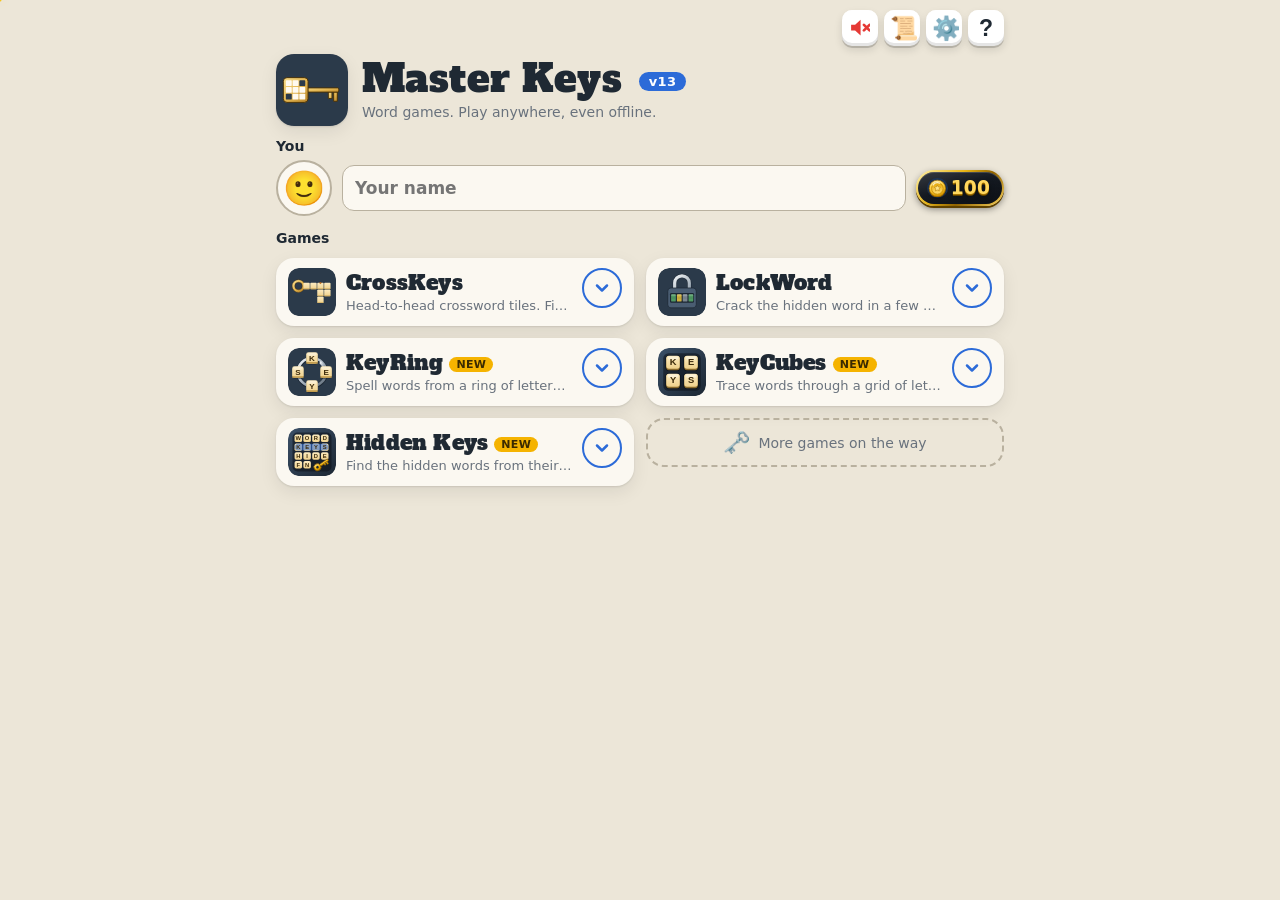
==== index.html @ 46890a9c "v13: Hidden Keys (G3), the clue word search Find words hidden in a grid of letters from their Lexico" ====
<!doctype html>
<html lang="en">
<head>
  <meta charset="utf-8">
  <meta name="viewport" content="width=device-width, initial-scale=1, viewport-fit=cover, user-scalable=no">
  <meta name="theme-color" content="#2b3a4a">
  <meta name="mobile-web-app-capable" content="yes">
  <meta name="apple-mobile-web-app-capable" content="yes">
  <meta name="apple-mobile-web-app-status-bar-style" content="default">
  <meta name="apple-mobile-web-app-title" content="Master Keys">
  <meta name="description" content="Master Keys: CrossKeys, a head-to-head crossword tile game, LockWord, a word-guessing game, and KeyRing, a word builder. Plays offline.">
  <title>Master Keys · v13</title>
  <link rel="manifest" href="manifest.webmanifest">
  <link rel="icon" href="icons/icon.svg" type="image/svg+xml">
  <link rel="icon" href="icons/icon-192.png" type="image/png" sizes="192x192">
  <link rel="apple-touch-icon" href="icons/apple-touch-icon.png">
  <link rel="stylesheet" href="style.css">
</head>
<body>
  <!-- v11d / v11e: SVG gradients for the gold coin and KeyRing's corner pieces (hidden, but painted) -->
  <svg class="kr-defs mk-defs" width="0" height="0" aria-hidden="true" focusable="false"><defs>
      <!-- v11e: the app-wide 3D gold coin (app.js MK_COIN); v12a: the blue of the drawn pause / play icons -->
      <linearGradient id="mkBlueG" x1="0" y1="0" x2="0" y2="1"><stop offset="0" stop-color="#5aa8ff"/><stop offset=".55" stop-color="#2a7de8"/><stop offset="1" stop-color="#1659c2"/></linearGradient>
      <linearGradient id="mkCoinFace" x1="0" y1="0" x2=".3" y2="1"><stop offset="0" stop-color="#fff6c9"/><stop offset=".42" stop-color="#ffd54a"/><stop offset="1" stop-color="#d99a00"/></linearGradient>
      <linearGradient id="mkCoinIn" x1="0" y1="0" x2="0" y2="1"><stop offset="0" stop-color="#e3a400"/><stop offset="1" stop-color="#ffe07a"/></linearGradient>
      <linearGradient id="krCoinG" x1="0" y1="0" x2="0" y2="1"><stop offset="0" stop-color="#fff2b8"/><stop offset=".38" stop-color="#ffe082"/><stop offset="1" stop-color="#f5b300"/></linearGradient>
      <linearGradient id="krGloss" x1="0" y1="0" x2=".35" y2="1"><stop offset="0" stop-color="#fff" stop-opacity=".62"/><stop offset=".42" stop-color="#fff" stop-opacity=".12"/><stop offset=".5" stop-color="#fff" stop-opacity="0"/></linearGradient>
      <linearGradient id="krSapA" x1="0" y1="0" x2="0" y2="1"><stop offset="0" stop-color="#6cb6ff"/><stop offset=".45" stop-color="#2a7de8"/><stop offset="1" stop-color="#0d3f9e"/></linearGradient>
      <linearGradient id="krPurA" x1="0" y1="0" x2="0" y2="1"><stop offset="0" stop-color="#d8acff"/><stop offset=".45" stop-color="#9445f2"/><stop offset="1" stop-color="#4b1591"/></linearGradient>
      <linearGradient id="krSteelR" x1="0" y1="0" x2="1" y2="1"><stop offset="0" stop-color="#ffffff"/><stop offset=".45" stop-color="#b9c4cf"/><stop offset="1" stop-color="#5d6a77"/></linearGradient>
      <linearGradient id="krSteelB" x1="0" y1="0" x2="0" y2="1"><stop offset="0" stop-color="#fbfcfd"/><stop offset=".5" stop-color="#d3dae1"/><stop offset="1" stop-color="#97a3af"/></linearGradient>
      <linearGradient id="krSteelDk" x1="0" y1="0" x2="1" y2="1"><stop offset="0" stop-color="#9aa6b2"/><stop offset="1" stop-color="#36414d"/></linearGradient>
      <linearGradient id="krNavyC" x1="0" y1="0" x2="0" y2="1"><stop offset="0" stop-color="#34507f"/><stop offset=".5" stop-color="#1a2b4f"/><stop offset="1" stop-color="#0b1427"/></linearGradient>
      <linearGradient id="krPlumC" x1="0" y1="0" x2="0" y2="1"><stop offset="0" stop-color="#6a3a8e"/><stop offset=".5" stop-color="#3a1a55"/><stop offset="1" stop-color="#1f0c30"/></linearGradient>
      <linearGradient id="krGoldR" x1="0" y1="0" x2="1" y2="1"><stop offset="0" stop-color="#fff3b0"/><stop offset=".5" stop-color="#e7b416"/><stop offset="1" stop-color="#9a6b00"/></linearGradient>
      <!-- v12d (JM CD-119 add. 2.1): Button Colors Ruby, Emerald, Onyx -->
      <linearGradient id="krRubyD" x1="0" y1="0" x2="0" y2="1"><stop offset="0" stop-color="#ff7b7b"/><stop offset=".45" stop-color="#d62828"/><stop offset="1" stop-color="#7d0f14"/></linearGradient>
      <linearGradient id="krEmerE" x1="0" y1="0" x2="0" y2="1"><stop offset="0" stop-color="#6fe39a"/><stop offset=".45" stop-color="#1f9d55"/><stop offset="1" stop-color="#0b5a2e"/></linearGradient>
      <linearGradient id="krOnyxF" x1="0" y1="0" x2="0" y2="1"><stop offset="0" stop-color="#4a4f57"/><stop offset=".5" stop-color="#1c1f24"/><stop offset="1" stop-color="#050608"/></linearGradient>
    </defs></svg>
  <!-- ===== Lobby (v10, JM CD-76: 3.1–3.3, CD-79): only what every game shares, plus one equal card per game ===== -->
  <section id="home" class="screen">
    <div class="home-wrap lobby-wrap">
      <!-- sound, Game History, Master Keys settings and How To Play in the top corner -->
      <div class="home-icons">
        <button class="icon-btn snd-btn" data-snd type="button">🔇</button>
        <button class="icon-btn" id="histBtn" type="button" title="Game History" aria-label="Game History">📜</button>
        <button class="icon-btn" id="mkSetBtn" type="button" title="Master Keys settings" aria-label="Master Keys settings" data-mk-aria="{suite} settings">⚙</button>
        <button class="icon-btn" id="howBtn" type="button" title="How To Play" aria-label="How To Play">?</button>
      </div>
      <header class="brand">
        <img class="logo" src="icons/icon.svg" alt="" width="64" height="64">
        <div class="brand-txt">
          <h1><span data-mk="suite">Master Keys</span> <span class="vpill" id="verPill">v13</span></h1>
          <p class="tag">Word games. Play anywhere, even offline.</p>
        </div>
      </header>

      <div class="field">
        <span class="lbl">You</span>
        <div class="me-row">
          <button class="me-av" id="myAv" type="button" aria-label="Choose your avatar">🙂</button>
          <input type="text" id="myName" maxlength="14" placeholder="Your name" autocomplete="off" spellcheck="false" aria-label="Your name">
          <span class="home-coins" id="homeCoins"></span><!-- v08: your coin balance -->
        </div>
      </div>

      <span class="lbl games-lbl">Games</span>
      <div class="games">
        <!-- v10a (JM CD-83: 3.1.1): each card starts collapsed. Tap the name (or the card) for the game's Setup screen;
             the chevron at the far right shows the details: record, ▶ Resume, 🆕 New Game (your last settings), ⚙ Setup -->
        <div class="gcard" id="ckCard" data-g="cross">
          <div class="ghead"><img class="gico" src="icons/crosskeys.svg" alt=""><div><p class="gname" data-mk="cross">CrossKeys</p><p class="gpitch" data-pitch="Head-to-head crossword tiles. Finish the words, beat the Bot.">Head-to-head crossword tiles. Finish the words, beat the Bot.</p></div><button class="gchev" type="button" aria-expanded="false" aria-label="Show CrossKeys details" data-mk-aria="Show {cross} details" title="Show details"><svg viewBox="0 0 24 24" fill="none" stroke="currentColor" stroke-width="3" stroke-linecap="round" stroke-linejoin="round" aria-hidden="true"><path d="M6 9l6 6 6-6"/></svg></button></div>
          <div class="gbody"><div>
            <div class="grec" id="ckRec"></div>
            <div class="gres" id="ckUnf" hidden></div>
            <div class="gbtns">
              <button class="btn primary big" id="resumeBtn" type="button" hidden>▶ Resume</button>
              <button class="btn big" id="ckNewBtn" type="button">🆕 New Game</button>
              <button class="btn big" id="ckSetupBtn" type="button" aria-label="Setup">⚙<span class="bt"> Setup</span></button>
            </div>
            <p class="glast" id="ckLast"></p>
          </div></div>
        </div>
        <div class="gcard" id="lwCard" data-g="lock">
          <div class="ghead"><span class="gico" id="vaultBtnIco"><img src="icons/lockword.svg" alt=""></span><div><p class="gname" id="vaultBtnName">LockWord</p><p class="gpitch" data-pitch="Crack the hidden word in a few guesses.">Crack the hidden word in a few guesses.</p></div><button class="gchev" type="button" aria-expanded="false" aria-label="Show LockWord details" data-mk-aria="Show {lock} details" title="Show details"><svg viewBox="0 0 24 24" fill="none" stroke="currentColor" stroke-width="3" stroke-linecap="round" stroke-linejoin="round" aria-hidden="true"><path d="M6 9l6 6 6-6"/></svg></button></div>
          <div class="gbody"><div>
            <div class="grec" id="lwRec"></div>
            <div class="gres" id="lwUnf" hidden></div>
            <div class="gbtns">
              <button class="btn primary big" id="lwResumeBtn" type="button" hidden>▶ Resume</button>
              <button class="btn big" id="lwNewBtn" type="button">🆕 New Game</button>
              <button class="btn big" id="vaultBtn" type="button" aria-label="Setup">⚙<span class="bt"> Setup</span></button>
            </div>
            <p class="glast" id="lwLast"></p>
          </div></div>
        </div>
        <div class="gcard" id="krCard" data-g="ring">
          <div class="ghead"><img class="gico" src="icons/keyring.svg" alt=""><div><p class="gname"><span data-mk="ring">KeyRing</span><span class="newb" id="krNewB">NEW</span></p><p class="gpitch" data-pitch="Spell words from a ring of letters. Fill every slot.">Spell words from a ring of letters. Fill every slot.</p></div><button class="gchev" type="button" aria-expanded="false" aria-label="Show KeyRing details" data-mk-aria="Show {ring} details" title="Show details"><svg viewBox="0 0 24 24" fill="none" stroke="currentColor" stroke-width="3" stroke-linecap="round" stroke-linejoin="round" aria-hidden="true"><path d="M6 9l6 6 6-6"/></svg></button></div>
          <div class="gbody"><div>
            <div class="grec" id="krRec"></div>
            <div class="gres" id="krUnf" hidden></div>
            <div class="gbtns">
              <button class="btn primary big" id="krResumeBtn" type="button" hidden>▶ Resume</button>
              <button class="btn big" id="krNewBtn" type="button">🆕 New Game</button>
              <button class="btn big" id="krSetupBtn" type="button" aria-label="Setup">⚙<span class="bt"> Setup</span></button>
            </div>
            <p class="glast" id="krLast"></p>
          </div></div>
        </div>
        <!-- v12: KeyCubes (JM CD-103, CD-109), the letter-cube word hunt -->
        <div class="gcard" id="kcCard" data-g="cubes">
          <div class="ghead"><img class="gico" src="icons/keycubes.svg" alt=""><div><p class="gname"><span data-mk="cubes">KeyCubes</span><span class="newb" id="kcNewB">NEW</span></p><p class="gpitch" data-pitch="Trace words through a grid of letter cubes. Out-hunt the Bot.">Trace words through a grid of letter cubes. Out-hunt the Bot.</p></div><button class="gchev" type="button" aria-expanded="false" aria-label="Show KeyCubes details" data-mk-aria="Show {cubes} details" title="Show details"><svg viewBox="0 0 24 24" fill="none" stroke="currentColor" stroke-width="3" stroke-linecap="round" stroke-linejoin="round" aria-hidden="true"><path d="M6 9l6 6 6-6"/></svg></button></div>
          <div class="gbody"><div>
            <div class="grec" id="kcRec"></div>
            <div class="gres" id="kcUnf" hidden></div>
            <div class="gbtns">
              <button class="btn primary big" id="kcResumeBtn" type="button" hidden>▶ Resume</button>
              <button class="btn big" id="kcNewBtn" type="button">🆕 New Game</button>
              <button class="btn big" id="kcSetupBtn" type="button" aria-label="Setup">⚙<span class="bt"> Setup</span></button>
            </div>
            <p class="glast" id="kcLast"></p>
          </div></div>
        </div>
        <!-- v13: Hidden Keys (JM CD-130: 1.1.1), the clue word search -->
        <div class="gcard" id="hkCard" data-g="hidden">
          <div class="ghead"><img class="gico" src="icons/hiddenkeys.svg" alt=""><div><p class="gname"><span data-mk="hidden">Hidden Keys</span><span class="newb" id="hkNewB">NEW</span></p><p class="gpitch" data-pitch="Find the hidden words from their clues. Race the Bot to every one.">Find the hidden words from their clues. Race the Bot to every one.</p></div><button class="gchev" type="button" aria-expanded="false" aria-label="Show Hidden Keys details" data-mk-aria="Show {hidden} details" title="Show details"><svg viewBox="0 0 24 24" fill="none" stroke="currentColor" stroke-width="3" stroke-linecap="round" stroke-linejoin="round" aria-hidden="true"><path d="M6 9l6 6 6-6"/></svg></button></div>
          <div class="gbody"><div>
            <div class="grec" id="hkRec"></div>
            <div class="gres" id="hkUnf" hidden></div>
            <div class="gbtns">
              <button class="btn primary big" id="hkResumeBtn" type="button" hidden>▶ Resume</button>
              <button class="btn big" id="hkNewBtn" type="button">🆕 New Game</button>
              <button class="btn big" id="hkSetupBtn" type="button" aria-label="Setup">⚙<span class="bt"> Setup</span></button>
            </div>
            <p class="glast" id="hkLast"></p>
          </div></div>
        </div>
        <div class="gcard soon"><b>🗝️</b>More games on the way</div>
      </div>
    </div>
  </section>

  <!-- ===== CrossKeys Setup (v10): the settings that used to sit on the menu ===== -->
  <section id="ckSetup" class="screen" hidden>
    <header class="vt-top ck-top">
      <button class="icon-btn" id="ckMenu" type="button" aria-label="Back to the Lobby" title="Back to the Lobby">☰</button>
      <img class="ck-ico" src="icons/crosskeys.svg" alt="">
      <h2 class="vt-title ck-title"><span data-mk="cross">CrossKeys</span><small>Setup</small></h2>
      <button class="icon-btn snd-btn" data-snd type="button">🔇</button>
      <button class="icon-btn" id="ckNewSet" type="button" aria-label="New Game" title="New Game: start one with these settings">🆕</button>
      <button class="icon-btn" id="ckHelp" type="button" aria-label="How To Play CrossKeys" data-mk-aria="How To Play {cross}">?</button>
    </header>
    <div class="home-wrap ck-wrap">
      <div class="unfin" id="ckSetUnf" hidden><span id="ckSetUnfTxt"></span><button class="btn primary" id="ckSetResume" type="button">▶ Resume</button></div>

      <!-- Opponent (2 rows) + Challenge Level (opponent skill and puzzle difficulty together) -->
      <div class="pair opp-row">
        <div class="field">
          <span class="lbl">Bot</span>
          <div class="card opp-card">
            <div class="opp-face" id="oppFace">🦊</div>
            <div class="opp-info">
              <div class="opp-name" id="oppName"></div>
              <div class="opp-rec" id="oppRec"></div>
            </div>
          </div>
        </div>
        <label class="field chal">
          <span class="lbl">Challenge Level</span>
          <select id="skillSel" aria-label="Challenge Level">
            <option value="1">1 · Apprentice</option>
            <option value="2">2</option>
            <option value="3">3</option>
            <option value="4">4</option>
            <option value="5">5</option>
            <option value="6">6</option>
            <option value="7">7</option>
            <option value="8">8</option>
            <option value="9">9</option>
            <option value="10">10 · Master</option>
          </select>
        </label>
      </div>

      <div class="field">
        <span class="lbl">Grid Size</span>
        <div class="seg one" id="sizeSeg">
          <button type="button" data-v="S">Small <small>(5 × 6)</small></button>
          <button type="button" data-v="M">Medium <small>(6 × 7)</small></button>
          <button type="button" data-v="L">Large <small>(7 × 11)</small></button>
        </div>
      </div>

      <!-- v08h (JM CD-41: 1.1): the five options you rarely change fold into one row with a one-line summary (▸ / ▾) -->
      <details class="opts" id="optsBox">
        <summary><span class="cec" aria-hidden="true">▸</span><span class="lbl">More Options</span><span class="opts-sum" id="optsSum"></span></summary>
        <div class="opts-body">
      <div class="pair three">
        <label class="field">
          <span class="lbl">Letters in Hand</span>
          <select id="handSel">
            <option value="4">4 letters</option>
            <option value="5">5 letters</option>
            <option value="6">6 letters</option>
            <option value="7">7 letters</option>
            <option value="8">8 letters</option>
          </select>
        </label>
        <label class="field">
          <span class="lbl">Bonus Squares</span>
          <select id="bonusSel">
            <option value="fixed">Fixed</option>
            <option value="floating">Floating</option>
            <option value="both">Both</option>
            <option value="off">Off</option>
          </select>
        </label>
        <label class="field">
          <span class="lbl">Clue Pics</span>
          <select id="picsSel">
            <option value="off">Off</option>
            <option value="some">Some</option>
            <option value="lots">Lots</option>
          </select>
        </label>
      </div>

      <div class="pair">
        <label class="field">
          <span class="lbl">Scoring</span>
          <select id="scoringSel">
            <option value="classic">Classic</option>
            <option value="flat">Flat</option>
            <option value="finisher">Word Finisher</option>
            <option value="combo">Combo Chain</option>
            <option value="bounty">Bounty</option>
          </select>
        </label>
        <label class="field">
          <span class="lbl">Timer</span>
          <select id="timerSel">
            <option value="0">Untimed</option>
            <optgroup label="Per turn">
              <option value="t30">Blitz · 30 s per TURN</option>
              <option value="t60">1 min per TURN</option>
              <option value="t120">2 min per TURN</option>
              <option value="t180">3 min per TURN</option>
              <option value="t240">4 min per TURN</option>
              <option value="t300">5 min per TURN</option>
            </optgroup>
            <optgroup label="Whole game (your clock only)">
              <option value="g120">2 min each (whole game)</option>
              <option value="g180">3 min each (whole game)</option>
              <option value="g300">5 min each (whole game)</option>
              <option value="g600">10 min each (whole game)</option>
              <option value="g900">15 min each (whole game)</option>
            </optgroup>
          </select>
        </label>
      </div>
      <span class="opt-desc" id="scoringDesc"></span>
      <!-- v08j (JM CD-45: 2.2a, 4.1c): grid colors (they change at once) and the defaults buttons -->
      <label class="field gs-field">
        <span class="lbl">Grid Colors</span>
        <span class="gs-pick"><select id="gridSel"></select><span id="gridSample"></span></span>
      </label>
      <!-- v11e (JM CD-102: 1.1.1; CD-105: 1.1a): the coin buttons' look, as in every game -->
      <label class="field"><span class="lbl">Button Colors</span><select id="btnSel"></select></label>
      <!-- v10: Screen moved to ⚙ Master Keys settings in the Lobby (it changes every game) -->
      <div class="def-row">
        <button class="btn" id="saveDefBtn" type="button" title="Keep the Challenge Level, Grid Size and all these Options as your defaults">⭐ Save as my defaults</button>
        <button class="btn" id="resetDefBtn" type="button" title="Bring back your saved defaults (or the app's, if you haven't saved any)">↺ Defaults</button>
      </div>
        </div>
      </details>

      <button class="btn primary big" id="startBtn" type="button">▶ Start <span data-mk="cross">CrossKeys</span></button>
      <div class="vt-stats" id="ckStats"></div>
    </div>
  </section>

  <!-- ===== LockWord, fka Word Vault (v07c, JM CD-21: 5.1–5.3): a word-guessing game (v10: a full game in the suite, opened from its Lobby card) ===== -->
  <section id="vault" class="screen" hidden>
    <header class="vt-top">
      <button class="icon-btn" id="vtMenu" type="button" aria-label="Back to the Lobby" title="Back to the Lobby">☰</button>
      <button class="vt-av" id="vtAv" type="button" aria-label="Choose the LockWord icon" data-mk-aria="Choose the {lock} icon" title="Choose an icon"><img src="icons/lockword.svg" alt=""></button>
      <h2 class="vt-title" id="vtTitle" title="Double-click to rename">LockWord</h2>
      <button class="vt-clock" id="vtClock" type="button" title="Pause" aria-label="Pause" hidden><b id="vtPauseIco">⏸️</b><span id="vtClockTxt">0:00</span></button>
      <button class="icon-btn snd-btn" data-snd type="button">🔇</button><!-- v08h: sound on / off -->
      <button class="icon-btn" id="vtSet" type="button" aria-label="LockWord settings" data-mk-aria="{lock} settings" title="Settings">⚙</button>
      <button class="icon-btn" id="vtHelp" type="button" aria-label="How To Play LockWord" data-mk-aria="How To Play {lock}">?</button>
    </header>
    <div class="vt-main">
      <div class="vt-setup" id="vtSetup">
        <div class="vt-grid">
          <label class="field"><span class="lbl">Scoring</span><select id="vtScoring"><option value="classic">Classic</option><option value="flat">Flat</option></select></label><!-- v12a (CD-111 add. 4.2.1): Scoring and Button Colors first, side by side -->
          <label class="field"><span class="lbl">Button Colors</span><select id="vtBtn"></select></label><!-- v11e (CD-105: 1.1a) -->
          <label class="field"><span class="lbl">Challenge Level</span><select id="vtLevel"></select></label>
          <label class="field"><span class="lbl">Letters</span><select id="vtLen"></select></label>
          <label class="field"><span class="lbl">Guesses</span><select id="vtTries"></select></label>
          <label class="field"><span class="lbl">Timer</span><select id="vtTimer"></select></label>
        </div>
        <span class="opt-desc" id="vtDesc"></span>
        <button class="btn primary big" id="vtStart" type="button">🔓 Pick the Lock</button>
        <div class="vt-stats" id="vtStats"></div>
      </div>
      <div class="vt-play" id="vtPlay" hidden>
        <div class="vt-info" id="vtInfo"></div>
        <div class="vt-boardwrap" id="vtWrap"><div class="vt-board" id="vtBoard"></div><div class="vt-ov" id="vtOv" hidden></div></div>
        <div class="vt-acts">
          <!-- v08c (JM CD-30: 4.2a): two groups: blue coin buttons (two taps to buy) | gray round game controls (ask first) -->
          <div class="vt-grp coins">
            <button class="btn act coinbtn cb2" id="vtHint" type="button" title="Show a clue for the word (10 coins)"><span class="cb-top"><b>🔎</b><span class="cb-cost">🪙<span class="cb-n" id="vtHintN">10</span></span></span><span class="cb-lab" id="vtHintL">HINT</span></button>
            <button class="btn act coinbtn cb2" id="vtReveal" type="button"><span class="cb-top"><b>💡</b><span class="cb-cost">🪙<span class="cb-n" id="vtRevealN">16</span></span></span><span class="cb-lab">REVEAL</span></button>
          </div>
          <div class="vt-grp ctl">
            <button class="btn act ctlbtn" id="vtNew" type="button"><b>🆕</b><span>New Game</span></button>
            <button class="btn act ctlbtn" id="vtQuit" type="button"><b>🏳️</b><span>Give up</span></button>
          </div>
          <!-- v08b (JM, CD-27: 3.4.1): the key-size handle sits at the end of the button row (drag down = shorter keys) -->
          <div class="vt-grip" id="vtGrip" role="separator" aria-orientation="horizontal" aria-label="Drag down for shorter keys, up for taller" title="Key size: drag down for shorter keys, up for taller · double-click for the tallest"><span>⇕</span></div>
        </div>
        <!-- v08f (JM CD-37: 2.1.1): after the word, the button row becomes this game-over bar -->
        <div class="overbar" id="vtOver" hidden></div>
        <div class="vt-kb" id="vtKb"></div>
      </div>
    </div>
  </section>
  <!-- ===== KeyRing (v11, JM CD-87, CD-88): Setup panel and the game screen (keyring.js) ===== -->
  <section id="keyring" class="screen" hidden>
    <header class="vt-top kr-top">
      <button class="icon-btn" id="krMenu" type="button" aria-label="Back to the Lobby" title="Back to the Lobby">☰</button>
      <img class="ck-ico" src="icons/keyring.svg" alt="">
      <h2 class="vt-title ck-title"><span data-mk="ring">KeyRing</span><small id="krSub">Setup</small></h2>
      <button class="icon-btn snd-btn" data-snd type="button">🔇</button>
      <button class="icon-btn" id="krNewG" type="button" aria-label="New Game: deal a new Ring" title="New Game: deal a new Ring">🆕</button>
      <button class="icon-btn" id="krSet" type="button" aria-label="KeyRing Setup" data-mk-aria="{ring} Setup" title="Setup">⚙</button>
      <button class="icon-btn" id="krHelp" type="button" aria-label="How To Play KeyRing" data-mk-aria="How To Play {ring}">?</button>
    </header>
    <div class="home-wrap ck-wrap kr-setup" id="krSetup">
      <div class="unfin" id="krSetUnf" hidden><span id="krSetUnfTxt"></span><button class="btn primary" id="krSetResume" type="button">▶ Resume</button></div>
      <div class="field"><span class="lbl">Letters on the Ring</span>
        <div class="seg kr-nseg" id="krNSeg"><button type="button" data-n="3">3</button><button type="button" data-n="4">4</button><button type="button" data-n="5">5</button><button type="button" data-n="6">6</button><button type="button" data-n="7">7</button><button type="button" data-n="8">8</button></div>
      </div>
      <div class="kr-prev" id="krPrev" aria-hidden="true"></div>
      <p class="opt-desc kr-desc" id="krNDesc"></p>
      <div class="pair">
        <label class="field"><span class="lbl">Challenge Level</span><select id="krLv"></select></label>
        <label class="field"><span class="lbl">Timer</span><select id="krTm"></select></label>
      </div>
      <!-- v11c (JM CD-97: 1.1.1, 1.2.1.1.3): the two quantities side by side, each half as wide as before -->
      <div class="pair">
        <label class="field"><span class="lbl">Key Words Quantity</span><select id="krKw"></select></label>
        <label class="field"><span class="lbl">Bonus Words Quantity</span><select id="krBw"><option value="none">None</option><option value="fewest">Fewest</option><option value="some">Some</option><option value="many">Many</option><option value="any">- Any -</option></select></label>
      </div>
      <button class="btn primary big" id="krStart" type="button">▶ Start KeyRing</button>
      <!-- v11c (CD-97 add. 1): the options you rarely change fold into one row with a one-line summary (▸ / ▾), as in CrossKeys -->
      <details class="opts" id="krOpts">
        <summary><span class="cec" aria-hidden="true">▸</span><span class="lbl">More options</span><span class="opts-sum" id="krOptsSum"></span></summary>
        <div class="opts-body">
          <p class="opt-desc kr-desc">Challenge Level picks the Key words: everyday words at 1–3, rarer ones as it rises. Key Words Quantity: how many words the Key grid holds (Auto follows the Challenge Level). Bonus Words Quantity: how many other real words the Ring's letters spell, outside the Key grid.</p>
          <div class="field"><span class="lbl">Time's up pays for your letters</span>
            <div class="seg" id="krTp"><button type="button" data-v="off">Off</button><button type="button" data-v="on">On</button></div>
          </div>
          <p class="opt-desc kr-desc">On: a timed Ring that runs out pays one letter's worth for each letter you filled. Off: bonus coins only.</p>
          <div class="field"><span class="lbl">Key word colors</span>
            <div class="seg" id="krCol"><button type="button" data-v="word">By word</button><button type="button" data-v="letter">By letter</button><button type="button" data-v="none">No colors</button></div>
          </div>
          <div class="field"><span class="lbl">Layout</span>
            <div class="seg" id="krLay"><button type="button" data-v="auto">Auto</button><button type="button" data-v="stack">Stacked</button><button type="button" data-v="side">Side by side</button></div>
          </div>
          <p class="opt-desc kr-desc">Auto picks the bigger Ring. Side by side needs a tablet or computer screen. During play, the layout pill (tablets and computers) and the Word / Letter switch (top corner of the Key grid) change them too.</p>
          <label class="field"><span class="lbl">Ring Button Colors</span><select id="krBs"><option value="b">Steel</option><option value="a">Sapphire</option><option value="c">Navy &amp; gold</option><option value="d">Ruby</option><option value="e">Emerald</option><option value="f">Onyx</option></select></label>
          <p class="opt-desc kr-desc">The look of the Ring's corner buttons (every game has Button Colors too).</p>
        </div>
      </details>      <div class="vt-stats" id="krStats"></div>
    </div>
    <div class="kr-main" id="krPlay" hidden>
      <div class="kr-grid" id="krMain">
        <div class="kr-info" id="krInfo">
          <span data-kr-coins></span>
          <button class="kr-pill" id="krProg" type="button" title="Key words found"><span class="e">🔑</span> 0 / 0 Key words</button>
          <button class="kr-pill kr-clock" id="krClock" type="button" title="The clock: tap to pause"><span class="e">⏱</span> <span id="krClk">0:00</span></button>
          <button class="kr-pill kr-pz-btn" id="krPause" type="button" title="Pause" aria-label="Pause">⏸</button>
          <button class="kr-pill kr-lay" id="krLayP" type="button" title="Layout: Auto, Stacked or Side by side" hidden></button>
        </div>
        <div class="kr-slots" id="krSlots"></div>
        <button class="kr-colsw" id="krColP" type="button" aria-label="Key word colors"><i class="sw-dot" aria-hidden="true"></i><span id="krColT">Word</span></button><!-- v12a (CD-113: 3.2a): one button cycles Word, Letter, No colors -->
        <div class="kr-msg" id="krMsg" aria-live="polite"></div>
        <div class="kr-play">
          <div class="kr-stage">
            <div class="kr-ring" id="krRing">
              <div class="kr-plat"></div>
              <svg class="kr-steel" viewBox="0 0 100 100" aria-hidden="true">
                <defs><linearGradient id="krStl" x1="0" y1="0" x2="1" y2="1"><stop offset="0" stop-color="var(--kr-st1)"/><stop offset=".5" stop-color="var(--kr-st2)"/><stop offset="1" stop-color="var(--kr-st3)"/></linearGradient></defs>
                <circle cx="50" cy="51.2" r="38" fill="none" stroke="rgba(0,0,0,.45)" stroke-width="3.6"/>
                <circle cx="50" cy="50" r="38" fill="none" stroke="url(#krStl)" stroke-width="3.2"/>
                <circle cx="50" cy="49.2" r="38" fill="none" stroke="rgba(255,255,255,.55)" stroke-width=".5" stroke-dasharray="40 200" stroke-dashoffset="150"/>
              </svg>
              <svg class="kr-line" id="krLine" aria-hidden="true"><polyline points=""/></svg>
              <button class="kr-hub" id="krHub" type="button" title="Shuffle: spin the letters (Space)" aria-label="Shuffle"><svg viewBox="0 0 24 24" fill="none" stroke="currentColor" stroke-width="2.6" stroke-linecap="round" stroke-linejoin="round" aria-hidden="true"><path d="M3 7h3.5c2 0 3.2 1 4.3 2.7l2.4 4.6C14.3 16 15.5 17 17.5 17H21M18 14l3 3-3 3M3 17h3.5c1.4 0 2.4-.5 3.2-1.4M14.3 8.4C15.1 7.5 16.1 7 17.5 7H21M18 4l3 3-3 3"/></svg></button>
            </div>
            <!-- v11d (CD-98 add. 2.1-2.4; CD-100: 2.1.2): corner pieces, shaped by keyring.js to follow the Ring -->
            <button class="btn kr-cp kr-bonus" id="krTag" type="button" title="Bonus words: tap for the list" aria-label="Bonus words: tap for the list"><svg class="kr-cps" aria-hidden="true"></svg><span class="kr-cpc tl"><span class="lab"><svg class="ki" viewBox="0 0 24 24" aria-hidden="true"><path d="M12 2.2l2.9 6.4 7 .7-5.3 4.7 1.6 6.9L12 17.3l-6.2 3.6 1.6-6.9L2.1 9.3l7-.7z"/></svg>BONUS</span><b class="num" id="krTagN">0</b></span></button>
            <button class="btn coinbtn kr-cp kr-time" id="krTime" type="button" aria-label="+30 seconds"><svg class="kr-cps" aria-hidden="true"></svg><span class="kr-cpc tr"><span class="lab"><svg class="ki" viewBox="0 0 24 24" aria-hidden="true"><path d="M9 1.4h6v2.3H9zM18.9 6.3l1.7-1.7 1.5 1.5-1.7 1.7z"/><path fill-rule="evenodd" d="M12 4.6a8.7 8.7 0 1 1 0 17.4 8.7 8.7 0 0 1 0-17.4zm0 2.5a6.2 6.2 0 1 0 0 12.4 6.2 6.2 0 0 0 0-12.4z"/><path d="M10.9 8.6h2.2v4.7l3.1 1.9-1.1 1.8-4.2-2.5z"/></svg>+30s</span><span class="cost">🪙<b id="krTimeCp">10</b></span></span></button>
            <button class="btn coinbtn kr-cp kr-hint" id="krHint" type="button" aria-label="Hint: show a slot's clue"><svg class="kr-cps" aria-hidden="true"></svg><span class="kr-cpc bl"><span class="cost">🪙<b id="krHintCp"></b></span><span class="lab"><svg class="ki" viewBox="0 0 24 24" aria-hidden="true"><path d="M12 1.6a7.3 7.3 0 0 0-4.4 13.1c.7.5 1.1 1.3 1.1 2.2v.7h6.6v-.7c0-.9.4-1.7 1.1-2.2A7.3 7.3 0 0 0 12 1.6z"/><path d="M8.7 19.1h6.6v1.1a2.2 2.2 0 0 1-2.2 2.2h-2.2a2.2 2.2 0 0 1-2.2-2.2z"/></svg>Hint</span></span></button>
            <button class="btn coinbtn kr-cp kr-drop" id="krDrop" type="button" aria-label="Key Drop: drop one letter into a slot"><svg class="kr-cps" aria-hidden="true"></svg><span class="kr-cpc br"><span class="cost">🪙<b id="krDropCp"></b></span><span class="lab"><svg class="ki" viewBox="0 0 24 24" aria-hidden="true"><path fill-rule="evenodd" d="M7.4 6.3a5.7 5.7 0 1 1-5.3 7.8 5.7 5.7 0 0 1 5.3-7.8zm0 3.3a2.4 2.4 0 1 0 0 4.8 2.4 2.4 0 0 0 0-4.8z"/><path d="M12.4 10.6h10.2v3.4h-1.4v3h-2.6v-3h-1.2v2.2h-2.6V14h-2.4z"/></svg>Drop</span></span></button>
          </div>
        </div>
        <button class="kr-pz" id="krPz" type="button" hidden><span class="mk-pzi">⏸️</span><b>Paused</b><span>Tap to resume play</span></button>
        <div class="overbar kr-over" id="krOver" hidden></div><!-- v11a (CD-93): the win report, under the Ring once it is over -->
        <p class="kr-tip"><kbd>A–Z</kbd> type · <kbd>Enter</kbd> submit · <kbd>⌫</kbd> back · <kbd>Esc</kbd> clear · <kbd>Space</kbd> shuffle · <kbd>Tab</kbd> next button (<kbd>Enter</kbd> presses it)</p>
      </div>
    </div>
  </section>
  <div id="toasts" class="toasts"></div>

  <!-- ===== Game ===== -->
  <!-- ===== v12: KeyCubes (keycubes.js): Setup, the game, the round results ===== -->
  <section id="keycubes" class="screen" hidden>
    <header class="vt-top kc-top">
      <button class="icon-btn" id="kcMenu" type="button" aria-label="Back to the Lobby" title="Back to the Lobby">☰</button>
      <img class="ck-ico" src="icons/keycubes.svg" alt="">
      <h2 class="vt-title ck-title"><span data-mk="cubes">KeyCubes</span><small id="kcSub">Setup</small></h2>
      <button class="icon-btn snd-btn" data-snd type="button">🔇</button>
      <button class="icon-btn" id="kcNewG" type="button" aria-label="New Game" title="New Game">🆕</button>
      <button class="icon-btn" id="kcSet" type="button" aria-label="KeyCubes Setup" data-mk-aria="{cubes} Setup" title="Setup">⚙</button>
      <button class="icon-btn" id="kcHelp" type="button" aria-label="How To Play KeyCubes" data-mk-aria="How To Play {cubes}">?</button>
    </header>
    <div class="home-wrap ck-wrap kc-setup" id="kcSetup">
      <div class="unfin" id="kcSetUnf" hidden><span id="kcSetUnfTxt"></span><button class="btn primary" id="kcSetResume" type="button">▶ Resume</button></div>
      <div class="field"><span class="lbl">Play</span>
        <div class="seg kc-seg" id="kcMode"><button type="button" data-v="duel">⚔ Duel<small>vs the Bot</small></button><button type="button" data-v="solo">🎯 Solo<small>no Bot</small></button></div>
      </div>
      <div class="field"><span class="lbl">Grid</span>
        <div class="seg kc-seg" id="kcN"><button type="button" data-v="4">4×4<small>16 cubes</small></button><button type="button" data-v="5">5×5<small>25 cubes</small></button></div>
      </div>
      <div class="kc-prevw" aria-hidden="true"><div class="kc-prev" id="kcPrev"></div><span class="btn coinbtn kc-prevb" id="kcPrevB" title="Your Button Color"><span class="ic">💡</span><span class="nm">Hint</span><span class="cp">Button Color</span></span></div>
      <div class="pair">
        <label class="field"><span class="lbl">Timer</span><select id="kcTm"></select></label>
        <label class="field" id="kcLvF"><span class="lbl">Challenge Level</span><select id="kcLv"></select></label>      </div>
      <p class="opt-desc" id="kcDesc"></p>
      <button class="btn primary big" id="kcStart" type="button">▶ Start KeyCubes</button>
      <details class="opts" id="kcOpts">
        <summary><span class="cec" aria-hidden="true">▸</span><span class="lbl">More options</span><span class="opts-sum" id="kcOptsSum"></span></summary>
        <div class="opts-body">
          <div class="pair">
            <label class="field"><span class="lbl">Shortest word</span><select id="kcMin"><option value="auto">Auto (by grid)</option><option value="3">3 letters</option><option value="4">4 letters</option></select></label>
            <label class="field" id="kcRdF"><span class="lbl">Rounds per match</span><select id="kcRd"><option value="1">1 round</option><option value="2">2 rounds</option><option value="3">3 rounds (default)</option><option value="4">4 rounds</option><option value="5">5 rounds</option></select></label>
          </div>
          <label class="field"><span class="lbl">Scoring</span><select id="kcSc"><option value="lp">Letter points + length bonus</option><option value="len">Word length only</option></select></label>
          <label class="field"><span class="lbl">Bonus cubes</span><select id="kcBon"><option value="on">On: 3W · 2W · 2L · 3L, new places every round</option><option value="off">Off</option></select></label>
          <div class="pair">
            <label class="field"><span class="lbl">Cube Colors</span><select id="kcCs"></select></label>
            <label class="field"><span class="lbl">Button Colors</span><select id="kcBs"></select></label>
          </div>
          <div class="pair" id="kcSoloF">
            <label class="field"><span class="lbl">Solo Hints</span><select id="kcSh"><option value="free">Free</option><option value="paid">Paid (🪙1 per letter)</option></select></label>
            <label class="field"><span class="lbl">Solo Hint limit</span><select id="kcScap"><option value="3">3 per round</option><option value="none">No limit</option></select></label>
          </div>
        </div>
      </details>
      <div class="vt-stats" id="kcStats"></div>
    </div>
    <div class="kc-play" id="kcPlay" hidden>
      <div class="kc-main" id="kcMain">
        <div class="kc-bar" id="kcBar">
          <div class="kc-side me"><span class="av" id="kcMeAv">🙂</span><span class="nm" id="kcMeNm">You</span><span class="sc" id="kcMeSc">0</span><span class="rd" id="kcMeRd"></span><span class="plus" id="kcMePlus"></span></div>
          <div class="kc-mid"><button class="kc-clock" id="kcClock" type="button" title="Pause"><span class="e">⏱</span><span id="kcClk">0:00</span></button><button class="kc-pause" id="kcPause" type="button"></button></div>
          <div class="kc-side bot" id="kcBot"><span class="av" id="kcBotAv">🤖</span><span class="nm" id="kcBotNm">Bot</span><span class="sc" id="kcBotSc">0</span><span class="rd" id="kcBotRd"></span><span class="plus" id="kcBotPlus">+1</span></div>
        </div>
        <div class="kc-msg" id="kcMsg" aria-live="polite"></div>
        <div class="kc-trayw"><div class="kc-tray" id="kcTray"></div><button class="kc-pz" id="kcPz" type="button" hidden><span class="mk-pzi">⏸️</span><b>Paused</b><span>Tap to resume play</span></button></div>
        <div class="kc-btns" id="kcBtns">
          <button class="btn coinbtn" id="kcHint" type="button" title="Hint: the clue for a word you have not found"><span class="ic">💡</span><span class="nm" id="kcHintNm">Hint</span><span class="cp" id="kcHintCp"></span></button>
          <button class="btn coinbtn" id="kcTurn" type="button" title="Rotate the grid a quarter turn (free)"><span class="ic">🔄</span><span class="nm">Rotate</span><span class="cp">free</span></button>
          <button class="btn coinbtn" id="kcDone" type="button" title="End this Solo round" hidden><span class="ic">🏁</span><span class="nm">Done</span><span class="cp">Solo</span></button>
        </div>
        <div class="kc-found"><h4><span id="kcFHead">Your words</span><span id="kcFPts"></span></h4><div class="kc-chips" id="kcChips"></div><p class="kc-left" id="kcLeft"></p></div>
        <p class="kc-tip"><kbd>A–Z</kbd> type · <kbd>Enter</kbd> submit · <kbd>⌫</kbd> back · <kbd>Esc</kbd> clear · <kbd>Space</kbd> pause</p>
      </div>
    </div>
    <div class="kc-res" id="kcRes" hidden>
      <div class="kc-rmain">
        <div class="overbar kc-win" id="kcWin"></div>
        <div class="kc-score" id="kcScore" hidden></div>
        <div class="kc-sum" id="kcSum"></div>
        <div class="kc-tabs" id="kcTabs"></div>
        <div class="kc-det" id="kcDet"></div>
        <div class="kc-list" id="kcList"></div>
        <div class="kc-nav"><button class="btn" id="kcResLobby" type="button">☰ Lobby</button><button class="btn" id="kcResSetup" type="button">⚙ Setup</button><button class="btn primary" id="kcNext" type="button">▶ Next round</button></div>
      </div>
    </div>
  </section>

  <!-- ===== v13: Hidden Keys (hiddenkeys.js): Setup, the game, the round results. It borrows KeyCubes' bar, score cards,
       Paused panel and results pieces (kc-* classes), so a change to those reaches both games ===== -->
  <section id="hiddenkeys" class="screen" hidden>
    <header class="vt-top kc-top hk-top">
      <button class="icon-btn" id="hkMenu" type="button" aria-label="Back to the Lobby" title="Back to the Lobby">☰</button>
      <img class="ck-ico" src="icons/hiddenkeys.svg" alt="">
      <h2 class="vt-title ck-title"><span data-mk="hidden">Hidden Keys</span><small id="hkSub">Setup</small></h2>
      <button class="icon-btn snd-btn" data-snd type="button">🔇</button>
      <button class="icon-btn" id="hkNewG" type="button" aria-label="New Game" title="New Game">🆕</button>
      <button class="icon-btn" id="hkSet" type="button" aria-label="Hidden Keys Setup" data-mk-aria="{hidden} Setup" title="Setup">⚙</button>
      <button class="icon-btn" id="hkHelp" type="button" aria-label="How To Play Hidden Keys" data-mk-aria="How To Play {hidden}">?</button>
    </header>
    <div class="home-wrap ck-wrap kc-setup" id="hkSetup">
      <div class="unfin" id="hkSetUnf" hidden><span id="hkSetUnfTxt"></span><button class="btn primary" id="hkSetResume" type="button">▶ Resume</button></div>
      <div class="field"><span class="lbl">Play</span>
        <div class="seg kc-seg" id="hkMode"><button type="button" data-v="duel">⚔ Duel<small>vs the Bot</small></button><button type="button" data-v="solo">🎯 Solo<small>no Bot</small></button></div>
      </div>
      <div class="field"><span class="lbl">Grid</span>
        <div class="seg kc-seg" id="hkN"><button type="button" data-v="8">8×8<small>8 words</small></button><button type="button" data-v="10">10×10<small>11 words</small></button><button type="button" data-v="12">12×12<small>14 words</small></button></div>
      </div>
      <div class="field"><span class="lbl">Key list</span>
        <div class="seg kc-seg" id="hkList"><button type="button" data-v="clue">📖 Clues<small>find them from clues</small></button><button type="button" data-v="word">🔤 Words<small>the words are shown</small></button></div>
      </div>
      <div class="kc-prevw hk-prevw" aria-hidden="true"><div id="hkPrev"></div><span class="btn coinbtn kc-prevb" title="Your Button Color"><span class="ic">💡</span><span class="nm">Hint</span><span class="cp">Button Color</span></span></div>
      <div class="pair">
        <label class="field"><span class="lbl">Timer</span><select id="hkTm"></select></label>
        <label class="field"><span class="lbl">Challenge Level</span><select id="hkLv"></select></label>
      </div>
      <p class="opt-desc" id="hkDesc"></p>
      <button class="btn primary big" id="hkStart" type="button">▶ Start Hidden Keys</button>
      <details class="opts" id="hkOpts">
        <summary><span class="cec" aria-hidden="true">▸</span><span class="lbl">More options</span><span class="opts-sum" id="hkOptsSum"></span></summary>
        <div class="opts-body">
          <div class="pair">
            <label class="field"><span class="lbl">Word directions</span><select id="hkDir"></select></label>
            <label class="field" id="hkRdF"><span class="lbl">Rounds per match</span><select id="hkRd"><option value="1">1 round</option><option value="2">2 rounds</option><option value="3">3 rounds (default)</option><option value="4">4 rounds</option><option value="5">5 rounds</option></select></label>
          </div>
          <div class="pair">
            <label class="field"><span class="lbl">Grid Colors</span><select id="hkGs"></select></label>
            <label class="field"><span class="lbl">Button Colors</span><select id="hkBs"></select></label>
          </div>
          <div class="pair" id="hkSoloF">
            <label class="field"><span class="lbl">Solo Hints</span><select id="hkSh"><option value="free">Free</option><option value="paid">Paid (🪙1 per letter)</option></select></label>
            <label class="field"><span class="lbl">Solo Hint limit</span><select id="hkScap"><option value="3">3 per round</option><option value="none">No limit</option></select></label>
          </div>
        </div>
      </details>
      <div class="vt-stats" id="hkStats"></div>
    </div>
    <div class="kc-play" id="hkPlay" hidden>
      <div class="hk-main" id="hkMain">
        <div class="kc-bar" id="hkBar">
          <div class="kc-side me"><span class="av" id="hkMeAv">🙂</span><span class="nm" id="hkMeNm">You</span><span class="sc" id="hkMeSc">0</span><span class="rd" id="hkMeRd"></span><span class="plus" id="hkMePlus"></span></div>
          <div class="kc-mid"><button class="kc-clock" id="hkClock" type="button" title="Pause"><span class="e">⏱</span><span id="hkClk">0:00</span></button><button class="kc-pause" id="hkPause" type="button"></button></div>
          <div class="kc-side bot" id="hkBot"><span class="av" id="hkBotAv">🤖</span><span class="nm" id="hkBotNm">Bot</span><span class="sc" id="hkBotSc">0</span><span class="rd" id="hkBotRd"></span><span class="plus" id="hkBotPlus">+1</span></div>
        </div>
        <div class="kc-msg hk-msg" id="hkMsg" aria-live="polite"></div>
        <div class="hk-trayw"><div class="hk-tray" id="hkTray"></div><button class="kc-pz" id="hkPz" type="button" hidden><span class="mk-pzi">⏸️</span><b>Paused</b><span>Tap to resume play</span></button></div>
        <div class="kc-btns hk-btns" id="hkBtns">
          <button class="btn coinbtn" id="hkHint" type="button" title="Hint: stripe the first letter of a word"><span class="ic">💡</span><span class="nm" id="hkHintNm">Hint</span><span class="cp" id="hkHintCp"></span></button>
          <button class="btn coinbtn" id="hkDone" type="button" title="End this Solo round" hidden><span class="ic">🏁</span><span class="nm">Done</span><span class="cp">Solo</span></button>
        </div>
        <div class="hk-keysw"><h4><span id="hkKHead">Key clues</span><span id="hkKPts"></span></h4><div class="hk-keys" id="hkKeys"></div></div>
        <p class="kc-tip hk-tip"><kbd>A–Z</kbd> type an answer (Clues) · <kbd>Enter</kbd> submit · <kbd>⌫</kbd> back · <kbd>Esc</kbd> clear · <kbd>Space</kbd> pause</p>
      </div>
    </div>
    <div class="kc-res" id="hkRes" hidden>
      <div class="hk-rmain">
        <div class="overbar kc-win" id="hkWin"></div>
        <div class="kc-score hk-score" id="hkScore" hidden></div>
        <div class="kc-sum hk-sum" id="hkSum"></div>
        <div class="hk-rboardw"><div class="hk-tray hk-rtray" id="hkRBoardW"></div></div>
        <div class="hk-rdet" id="hkRDet"></div>
        <div class="hk-keys hk-rlist" id="hkRList"></div>
        <div class="kc-nav hk-nav"><button class="btn" id="hkResLobby" type="button">☰ Lobby</button><button class="btn" id="hkResSetup" type="button">⚙ Setup</button><button class="btn primary" id="hkNext" type="button">▶ Next round</button></div>
      </div>
    </div>
  </section>

  <section id="game" class="screen" hidden>
    <!-- v08p (JM CD-56 add'l 1.1, iPad 1.1–1.4; CD-57: 1.1, 4.2–4.3): no clue bar. Each side: name over avatar + score,
         with its clock toward the center; the hub between them holds coins · Round · bag, this game's settings (wide
         screens) and ☰ 🔍 🔇 ⚙ ?. Turn messages float over the grid (#toasts). -->
    <header class="topbar">
      <div class="pl you" id="plYou">
        <div class="nm" id="myNm">You</div>
        <div class="pl-row"><span class="av" id="myAvTop">🙂</span><div class="sc" id="scYou">0</div><div class="clk" id="clkTop" role="button" tabindex="0" title="Tap to pause" hidden></div></div>
      </div>
      <div class="hub" id="hub">
        <div class="hub-info"><span class="gameinfo bar" id="infoBar"></span><span class="hub-set" id="hubSet"></span></div>
        <div class="hub-btns"><button class="icon-btn" id="menuBtn" type="button" aria-label="Back to the Lobby" title="Back to the Lobby">☰</button><span class="zslot" id="zoomSlot"></span><button class="icon-btn snd-btn" data-snd type="button">🔇</button><button class="icon-btn" id="ckNewHdr" type="button" aria-label="New Game" title="New Game">🆕</button><button class="icon-btn" id="setBtn" type="button" aria-label="CrossKeys settings" data-mk-aria="{cross} settings" title="Settings">⚙</button><button class="icon-btn" id="helpBtn" type="button" aria-label="How To Play">?</button></div>
      </div>
      <div class="pl opp" id="plOpp">
        <div class="nm" id="oppNm">Bot</div>
        <div class="pl-row"><div class="clk" id="clkOpp" title="The Bot's whole-game clock" hidden></div><div class="sc" id="scOpp">0</div><span class="av" id="oppAv">🦊</span></div>
      </div>
      <div class="cluebar" id="cluebar" aria-live="polite" hidden></div>
    </header>

    <!-- v08p: the Scoreboard drops down from here on phones (tap either score); the old row's buttons stay hidden -->
    <div class="sheetbar" id="sheetbar">
      <button class="icon-btn mini" id="menuBtn2" type="button" aria-label="Back to the Lobby" hidden>☰</button>
      <button class="sheet-toggle" id="sheetToggle" type="button" aria-expanded="false" hidden><span class="cec" id="sheetCec">▸</span> Scoreboard</button>
      <button class="icon-btn mini" id="setBtn2" type="button" aria-label="CrossKeys settings" data-mk-aria="{cross} settings" title="Settings" hidden>⚙</button>
      <button class="icon-btn mini" id="helpBtn2" type="button" aria-label="How To Play" hidden>?</button>
      <div class="sheetpanel" id="sheetPanel" hidden></div>
    </div>
    <div class="passwarn bar" id="passWarnBar" role="alert" hidden></div>

    <div class="mainrow">
      <aside class="side you" id="sideYou">
        <div class="passwarn" id="passWarnSide" hidden></div>
        <div class="sheetwrap" id="sheetYou"></div>
        <div class="turnrep you" id="repYou" hidden></div>
        <div class="wing" id="wingL"></div>
      </aside>
      <div class="midcol" id="midcol">
      <div class="boardwrap" id="boardwrap">
        <!-- v08m (CD-50: 6.1c): the grid scrolls inside #zoomer when zoomed; arrows, mini-map and the "tap where" note sit over it -->
        <div class="zoomer" id="zoomer"><div id="board" class="board"></div></div>
        <button class="zarrow" data-d="l" type="button" aria-label="Slide left" hidden>‹</button><button class="zarrow" data-d="r" type="button" aria-label="Slide right" hidden>›</button><button class="zarrow" data-d="u" type="button" aria-label="Slide up" hidden>‹</button><button class="zarrow" data-d="d" type="button" aria-label="Slide down" hidden>›</button>
        <canvas class="minimap fade" id="miniMap" hidden></canvas>
        <div class="zpick" id="zoomPick" hidden>🔍 Tap where you want to zoom in</div>
        <!-- Turn reports on narrow screens (wide screens show them on each player's Scoreboard) -->
        <div class="repov" id="repOv" hidden><div class="turnrep you" id="repYouN" hidden></div><div class="turnrep opp" id="repOppN" hidden></div></div>
        <div class="pause-ov" id="pauseOv" hidden>
          <div class="pause-card" role="button" tabindex="0" aria-label="Resume play">
            <span class="mk-pzi">⏸️</span><div class="pause-h">Paused</div>
            <div class="pause-s">Tap to resume play</div>
          </div>
        </div>
      </div>
    <!-- Hand and buttons share ONE row at every screen size (JM, CD-8: 2.1.1.1). Buttons are only as wide as their text.
         When the row is too narrow (phones), the buttons inside #morePop move into a pop-up opened by ⋯ More (CD-9: 2.1). -->
    <div class="dock" id="dock">
      <div class="rackbar"><div id="rack" class="rack"></div></div>
      <div class="actions" id="actions">
        <!-- v08d (JM CD-34: 2.1–2.2, 4.1c): the blue coin buttons sit together, first (on phones: the top row of ⋯ More) -->
        <div class="more-pop" id="morePop">
          <button class="btn act coinbtn" id="hintBtn" type="button"><b>💡</b><span id="hintTxt">Hint 🪙3</span></button>
          <button class="btn act coinbtn" id="scanBtn" type="button"><b>🔦</b><span id="scanTxt">Scan 🪙2</span></button>
          <button class="btn act coinbtn" id="placeBtn" type="button" title="Place one of your tiles in a cell where it fits. Costs that tile's value in coins."><b>🎯</b><span>Place 🪙?</span></button>
          <button class="btn act coinbtn" id="checkBtn" type="button" title="Check the tiles you've penciled in this turn. Costs 5 coins, plus 5 for each wrong tile; wrong tiles go back to your hand with no point penalty."><b>☑️</b><span>Check 🪙5+</span></button>
          <button class="btn act coinbtn" id="timeBtn" type="button" title="Add 30 seconds to your clock. Costs 5 coins each time." hidden><b>⏱️</b><span>+30s 🪙5</span></button>
          <!-- v08f (JM CD-37: 4.2, 4.4): gray rounded game controls, as LockWord's; Pause is the clock pill (⏸️ + time) -->
          <button class="btn act ctlbtn" id="swapBtn" type="button"><b>🔄</b><span>Swap</span></button>
          <button class="btn act ctlbtn" id="mixBtn" type="button"><b>🔀</b><span>Shuffle</span></button>
          <button class="btn act ctlbtn clockpill" id="pauseBtn" type="button" title="Pause (P or Space)"><b id="pauseIco">⏸️</b><span class="timer" id="timerTxt">∞</span></button>
        </div>
        <button class="btn primary act" id="doneBtn" type="button"><b id="doneIco">✓</b><span id="doneTxt">Pass</span></button>
        <button class="btn act" id="moreBtn" type="button" aria-expanded="false" aria-controls="morePop" title="More buttons"><b>⋯</b><span>More</span></button>
      </div>
      <!-- v08f (JM CD-37: 2.1.1): after the game, the hand's row becomes a game-over bar, so the next step is always in view -->
      <div class="overbar" id="overBar" hidden></div>
    </div>
      </div>
      <aside class="side opp" id="sideOpp">
        <div class="gameinfo side" id="infoSide"></div>
        <div class="sheetwrap" id="sheetOpp"></div>
        <div class="turnrep opp" id="repOpp" hidden></div>
        <div class="wing" id="wingR"></div>
      </aside>
    </div>
  </section>

  <!-- ===== Hover-zoom (enlarged clue + trace line) ===== -->
  <svg id="trace" class="trace" aria-hidden="true"><line id="traceLine" x1="0" y1="0" x2="0" y2="0"/></svg>
  <div id="zoom" class="zoom" aria-hidden="true" hidden></div>
  <button class="zbtn" id="zoomBtn" type="button" aria-label="Zoom" hidden>🔍</button>

  <!-- ===== Modal ===== -->
  <div class="modal" id="modal" hidden>
    <div class="sheet" id="sheet" role="dialog" aria-modal="true"></div>
  </div>

  <script src="names.js"></script><!-- v09: the game names, in one place -->
  <script src="lexicon.js"></script>
  <script src="cluepics.js"></script>
  <script src="wordplay.js"></script>
  <script src="engine.js"></script>
  <script src="app.js"></script>
  <script src="lockwords.js"></script>
  <script src="lockword.js"></script>
  <script src="keyrings.js"></script><!-- v11: KeyRing word data (tools/build-keyring-levels.ps1) -->
  <script src="keyring.js"></script>
  <script src="keycubes-words.js"></script><!-- v12: KeyCubes cubes, letter points, 9–16-letter words (tools/build-keycubes-words.ps1) -->
  <script src="keycubes.js"></script>
  <script src="hiddenkeys.js"></script><!-- v13: Hidden Keys, the clue word search (words and clues from lexicon.js) -->
</body>
</html>
---- style.css ----
/* CrossKeys — styles (v08b) */
:root {
  --bg: #ece6d8;
  --surface: #fbf8f1;
  --ink: #1f2933;
  --muted: #69727d;
  --line: #b9b19f;
  --clue: #d3dbe4;
  --clue-ink: #22364a;
  --clue-dim: #bfc9d4;
  --cellbg: #fffdf8;
  --letter: #1f2933;
  --you: #2c6bd8;
  --you-bg: #d9e6fb;
  --opp: #d55d36;
  --opp-bg: #fadfd3;
  --pre-bg: #ecefe9;
  --x2: #b98a06;
  --x2-bg: #fbefc4;
  --p5: #23824f;
  --p5-bg: #d7efe1;
  --hl: #fff0b8;
  --sel: #f5c518;
  --bad: #cf3f3f;
  --tile-top: #fcebc0;
  --tile-bot: #efd18c;
  --tile-edge: #c39d4f;
  --tile-ink: #3b2a0b;
  --btn: #ffffff;
  --btn-ink: #1f2933;
  --primary: #2c6bd8;
  --primary-ink: #ffffff;
  --shadow: 0 1px 2px rgba(0, 0, 0, .10), 0 6px 18px rgba(0, 0, 0, .08);
  --cell: 40px;
  --emoji: "Apple Color Emoji", "Segoe UI Emoji", "Noto Color Emoji", "Segoe UI Symbol", sans-serif;
  color-scheme: light;
}
@media (prefers-color-scheme: dark) {
  :root {
    --bg: #12181f;
    --surface: #1b232c;
    --ink: #e8edf2;
    --muted: #96a1ad;
    --line: #3a4552;
    --clue: #2a3542;
    --clue-ink: #d3dde8;
    --clue-dim: #222b36;
    --cellbg: #f4f0e6;
    --letter: #1f2933;
    --you-bg: #c9dbf8;
    --opp-bg: #f6d1c2;
    --pre-bg: #dcdfd8;
    --hl: #ffe89a;
    --btn: #26303b;
    --btn-ink: #e8edf2;
    --primary: #3f7fe8;
    --shadow: 0 1px 2px rgba(0, 0, 0, .4), 0 6px 18px rgba(0, 0, 0, .3);
    color-scheme: dark;
  }
}

* { box-sizing: border-box; }
[hidden] { display: none !important; }
html, body { margin: 0; height: 100%; }
body {
  background: var(--bg);
  color: var(--ink);
  font-family: system-ui, -apple-system, "Segoe UI", Roboto, "Helvetica Neue", Arial, sans-serif;
  overflow: hidden;
  -webkit-user-select: none;
  user-select: none;
  -webkit-tap-highlight-color: transparent;
  touch-action: manipulation;
  overscroll-behavior: none;
}
button { font: inherit; color: inherit; }

.screen {
  position: fixed; inset: 0;
  display: flex; flex-direction: column;
  padding: env(safe-area-inset-top) env(safe-area-inset-right) env(safe-area-inset-bottom) env(safe-area-inset-left);
}

/* ---------- Buttons ---------- */
.btn {
  border: 0; border-radius: 12px; padding: 10px 14px;
  background: var(--btn); color: var(--btn-ink);
  box-shadow: var(--shadow); cursor: pointer; font-weight: 600;
  transition: transform .08s ease, opacity .15s ease;
}
.btn:active { transform: scale(.97); }
.btn:disabled { opacity: .4; cursor: default; transform: none; }
.btn.primary { background: var(--primary); color: var(--primary-ink); }
.btn.big { width: 100%; padding: 14px; font-size: 17px; }
.btn.link { background: none; box-shadow: none; color: var(--primary); text-decoration: underline; }
.icon-btn {
  width: 38px; height: 38px; border-radius: 10px; border: 0;
  background: var(--btn); box-shadow: var(--shadow); font-size: 18px; font-weight: 700; cursor: pointer;
}

/* ---------- Home ---------- */
#home { overflow-y: auto; }
.home-wrap { width: 100%; max-width: 440px; margin: 0 auto; padding: 18px 16px 28px; display: flex; flex-direction: column; gap: 14px; }
.brand { display: flex; align-items: center; gap: 14px; }
.brand .logo { width: 64px; height: 64px; border-radius: 16px; box-shadow: var(--shadow); }
.brand h1 { margin: 0; font-size: 30px; letter-spacing: -.02em; }
.brand .tag { margin: 2px 0 0; color: var(--muted); font-size: 14px; }
.card { background: var(--surface); border-radius: 16px; box-shadow: var(--shadow); padding: 14px; }
.opp-card { display: flex; gap: 14px; align-items: center; }
.opp-face { font-family: var(--emoji); font-size: 46px; width: 64px; height: 64px; display: grid; place-items: center; background: var(--bg); border-radius: 50%; flex: none; }
.opp-name { font-weight: 800; font-size: 18px; }
.opp-blurb { color: var(--muted); font-size: 14px; margin-top: 2px; }
.opp-rec { font-size: 12px; color: var(--muted); margin-top: 6px; }
.field { display: flex; flex-direction: column; gap: 6px; }
.field .lbl { font-weight: 700; font-size: 14px; }
.hint-row { display: flex; justify-content: space-between; color: var(--muted); font-size: 12px; }
input[type=range] { width: 100%; accent-color: var(--primary); height: 28px; }
select {
  font: inherit; padding: 11px 12px; border-radius: 12px; border: 1px solid var(--line);
  background: var(--surface); color: var(--ink);
}
.seg { display: grid; grid-auto-flow: column; grid-auto-columns: 1fr; gap: 6px; }
.seg button {
  border: 1px solid var(--line); background: var(--surface); border-radius: 12px; padding: 10px 4px;
  font-weight: 700; cursor: pointer; display: flex; flex-direction: column; align-items: center; gap: 2px;
}
.seg button small { font-weight: 500; color: var(--muted); font-size: 11px; }
.seg button.on { background: var(--primary); color: var(--primary-ink); border-color: var(--primary); }
.seg button.on small { color: inherit; opacity: .85; }
.ver { text-align: center; color: var(--muted); font-size: 12px; }

.brand h1 .vpill {
  display: inline-block; vertical-align: middle; margin-left: 4px; padding: 3px 10px; border-radius: 999px;
  background: var(--primary); color: #fff; font-size: 13px; font-weight: 800; letter-spacing: .03em;
}
.opt-desc { font-size: 12px; color: var(--muted); line-height: 1.35; margin-top: -6px; }

/* Compact menu (JM, CD-6: 9.3): options side by side, buttons on one line */
.home-wrap { gap: 12px; padding-top: 14px; }
.pair { display: grid; grid-template-columns: 1fr 1fr; gap: 10px; align-items: end; }
.pair.three { grid-template-columns: 1fr 1fr 1fr; }
.pair.opp-row { grid-template-columns: minmax(0, 1fr) auto; }
.pair .field { min-width: 0; }
.pair select { width: 100%; min-width: 0; padding: 10px 8px; }
.field.chal select { font-weight: 800; }
.opp-card { padding: 8px 12px; gap: 10px; }
.opp-card .opp-face { width: 44px; height: 44px; font-size: 30px; }
.opp-card .opp-name { font-size: 16px; line-height: 1.2; }
.opp-card .opp-rec { font-size: 14px; font-weight: 700; color: var(--ink); margin-top: 2px; }
.seg.one button { flex-direction: row; justify-content: center; gap: 4px; padding: 10px 4px; white-space: nowrap; }
.seg.one button small { font-size: 12px; }
@media (max-width: 380px) { .pair.three { grid-template-columns: 1fr 1fr; } .seg.one button small { display: none; } }

/* ---------- Game: top bar ----------
   Phones: [menu][you] ... [opponent][help], with the clue bar on its own row underneath.
   Wide screens: the clue bar sits between the two scores (JM, CD-4: 1.1.1.2). */
.topbar {
  display: grid; align-items: center; gap: 6px 8px; padding: 8px 10px 6px;
  grid-template-columns: auto auto minmax(0, 1fr) auto auto;
  grid-template-areas: "menu you . opp help" "clue clue clue clue clue";
}
#menuBtn { grid-area: menu; }
#plYou { grid-area: you; }
#plOpp { grid-area: opp; }
#helpBtn { grid-area: help; }
.topbar .cluebar { grid-area: clue; }
.pl { display: flex; align-items: center; gap: 6px; padding: 4px 8px; border-radius: 12px; min-width: 0; transition: background .2s, box-shadow .2s; }
.pl.you { justify-self: start; }
.pl.opp { justify-content: flex-end; justify-self: end; }
.pl .av { font-family: var(--emoji); font-size: 26px; line-height: 1; }
.pl-txt { min-width: 0; }
.pl-txt.r { text-align: right; }
.pl .nm { font-size: 11px; color: var(--muted); white-space: nowrap; overflow: hidden; text-overflow: ellipsis; max-width: 96px; }
/* Scores: twice the v01 size, white box, fine black outline on the numerals (JM, CD-2 add'l 2.2–2.3) */
.pl .sc {
  display: inline-block; margin-top: 2px; padding: 0 8px; border-radius: 8px;
  background: #ffffff; box-shadow: inset 0 0 0 1px rgba(0, 0, 0, .18);
  font-size: clamp(32px, 8.6vw, 44px); font-weight: 900; line-height: 1.08; font-variant-numeric: tabular-nums;
  -webkit-text-stroke: 1px #000; paint-order: stroke fill;
}
.pl.you .sc { color: var(--you); }
.pl.opp .sc { color: var(--opp); }
.pl.active { background: var(--surface); box-shadow: var(--shadow); }
/* Timer lives on the Pause button (JM, CD-5: 1.2) */
.timer { font-variant-numeric: tabular-nums; }
#pauseBtn.low .timer { color: var(--bad); animation: pulse 1s infinite; }
#pauseBtn.on { background: #f5c518; color: #1f2933; }

/* Round · Bag · mode: right end of the Scoresheet bar on phones, top of the opponent's column on wide screens */
.gameinfo { font-size: 12px; font-weight: 700; color: var(--muted); font-variant-numeric: tabular-nums; }
.gameinfo.bar { margin-left: auto; align-self: center; white-space: nowrap; overflow: hidden; text-overflow: ellipsis; min-width: 0; }
.gameinfo.side { display: block; padding: 7px 10px; border-radius: 12px; background: var(--surface); box-shadow: var(--shadow); line-height: 1.45; }
.gameinfo.side b { color: var(--ink); }

/* ---------- Scoresheet bar (narrow screens) ---------- */
.sheetbar { position: relative; padding: 0 10px 4px; display: flex; align-items: center; gap: 8px; z-index: 30; }
.sheet-toggle { border: 0; background: none; color: var(--muted); font-weight: 700; font-size: 13px; padding: 2px 4px; cursor: pointer; }
.sheet-toggle .cec { display: inline-block; width: 1em; }
.sheetpanel {
  position: absolute; top: 100%; left: 10px; right: 10px; max-height: 58vh; overflow-y: auto;
  display: flex; gap: 6px; padding: 6px; border-radius: 12px;
  background: var(--surface); box-shadow: 0 12px 34px rgba(0, 0, 0, .28);
}
.sheetpanel > .sheetbox { flex: 1; min-width: 0; }

/* ---------- Pass warning (3 PASSES Rule) ---------- */
.passwarn { margin: 0 10px 6px; padding: 8px 12px; border-radius: 10px; font-weight: 800; font-size: 13px; line-height: 1.3; }
.passwarn.yellow { background: #ffd60a; color: #000; border: 2px solid #000; }
.passwarn.red { background: #c8102e; color: #fff; border: 2px solid #5c0010; }
.passwarn .pw-h { display: block; font-size: 15px; font-weight: 900; letter-spacing: .02em; margin-bottom: 2px; }

/* ---------- Clue bar (twice the v01 size; one line per clue) ---------- */
.cluebar {
  margin: 0; padding: 6px 10px; border-radius: 12px; min-width: 0;
  background: var(--clue); color: var(--clue-ink);
  display: flex; flex-direction: column; justify-content: center; gap: 4px; text-align: center;
  min-height: clamp(84px, 18vw, 112px);
}
.cb-line {
  display: flex; flex-wrap: wrap; justify-content: center; align-items: center; gap: 0 14px;
  padding: 2px 8px; border-radius: 9px; opacity: .7; cursor: pointer;
}
.cb-line.on { opacity: 1; background: rgba(245, 197, 24, .38); }
.cb-dir { font-size: clamp(16px, 4vw, 28px); font-weight: 900; opacity: .8; }
.cb-word { font-weight: 800; font-size: clamp(17px, 4.4vw, 32px); line-height: 1.12; }
.cb-pic { font-family: var(--emoji); font-size: clamp(32px, 8vw, 60px); line-height: 1.05; }
.cb-tag { font-size: 12px; font-weight: 800; text-transform: uppercase; letter-spacing: .05em; padding: 2px 7px; border-radius: 999px; background: rgba(255, 122, 0, .2); color: inherit; white-space: nowrap; }
.pic { white-space: nowrap; }
.cb-stat { display: inline-flex; align-items: baseline; gap: 12px; white-space: nowrap; }
.cb-pat { font-family: ui-monospace, "Cascadia Mono", Consolas, monospace; font-weight: 800; font-size: clamp(16px, 4vw, 30px); }
.cb-pat i { font-style: normal; display: inline-block; min-width: .8em; margin: 0 .16em; text-align: center; }
.cb-pat i.bl { opacity: .5; }
.cb-pat i.rv { opacity: .6; }
.cb-n, .cb-pts { font-weight: 800; font-size: clamp(13px, 3.2vw, 20px); opacity: .85; }
.cb-status { font-weight: 600; font-size: clamp(14px, 3.4vw, 18px); line-height: 1.3; padding: 0 6px; }

/* ---------- Middle row: [your scoresheet] [grid] [opponent's scoresheet] ---------- */
.mainrow { flex: 1; min-height: 0; display: flex; }
.side { display: none; }
@media (min-width: 900px) and (min-height: 480px) {
  .side { display: flex; flex-direction: column; gap: 8px; width: clamp(210px, 20vw, 270px); padding: 8px 0 8px 10px; min-height: 0; }
  .side.opp { padding: 8px 10px 8px 0; }
  .sheetbar, .passwarn.bar { display: none !important; }
  .side .passwarn { margin: 0; }

  /* Clue bar between the two scores, at about 70% of its phone size */
  .topbar { grid-template-areas: "menu you clue opp help"; padding: 6px 10px 4px; }
  .topbar .cluebar { min-height: 0; padding: 4px 8px; gap: 2px; align-self: stretch; }
  .topbar .cb-line { padding: 1px 8px; gap: 0 12px; flex-wrap: nowrap; }
  .topbar .cb-dir { font-size: 20px; }
  .topbar .cb-word { font-size: clamp(16px, 1.7vw, 23px); white-space: nowrap; overflow: hidden; text-overflow: ellipsis; min-width: 0; }
  .topbar .cb-pic { font-size: clamp(28px, 2.8vw, 40px); }
  .topbar .cb-pat { font-size: clamp(16px, 1.6vw, 21px); }
  .topbar .cb-n, .topbar .cb-pts { font-size: 14px; }
  .topbar .cb-status { font-size: 14px; }

  /* Hand and buttons share one row */
  .dock { display: flex; align-items: center; justify-content: center; gap: 14px; padding: 6px 10px 10px; }
  .dock .rackbar { flex: 1 1 0; max-width: 520px; padding: 0; }
  .dock .actions { flex: 0 1 470px; margin: 0; padding: 0; }
}
.sheetwrap { flex: 1; min-height: 0; overflow-y: auto; background: var(--surface); border-radius: 12px; box-shadow: var(--shadow); }

/* Scoresheet table */
.ss-head {
  position: sticky; top: 0; z-index: 1; display: flex; align-items: center; gap: 6px;
  padding: 7px 8px; background: var(--surface); border-bottom: 1px solid var(--line); font-weight: 800; font-size: 13px;
}
.ss-head .av { font-family: var(--emoji); font-size: 18px; line-height: 1; }
.ss-head .nm { flex: 1; min-width: 0; white-space: nowrap; overflow: hidden; text-overflow: ellipsis; }
.ss-head .tt { font-variant-numeric: tabular-nums; }
.ss { width: 100%; border-collapse: collapse; font-size: 12px; font-variant-numeric: tabular-nums; }
.ss th { font-size: 10px; color: var(--muted); font-weight: 700; padding: 4px 3px; text-align: right; }
.ss td { padding: 3px 3px; text-align: right; border-bottom: 1px solid rgba(128, 128, 128, .18); }
.ss th:first-child, .ss td:first-child { text-align: left; padding-left: 8px; color: var(--muted); }
.ss td.t, .ss th:last-child { padding-right: 8px; }
.ss td.t { font-weight: 800; }
.ss td.k { text-align: center; color: var(--muted); font-style: italic; }
.ss tr.win td { background: #4be36a; color: #04260d; }
.ss tr.end td { font-weight: 700; color: var(--bad); }
.ss-empty { padding: 10px; color: var(--muted); font-size: 12px; text-align: center; }

/* ---------- Board ---------- */
.boardwrap { flex: 1; min-width: 0; min-height: 0; display: grid; place-items: center; padding: 6px 4px; position: relative; }

/* ---------- Pause (JM, CD-4 add'l 2): grid, clue bar and hand blurred; tap the panel to resume ---------- */
.pause-ov { position: absolute; inset: 0; z-index: 20; display: grid; place-items: center; cursor: pointer; }
.pause-card {
  background: rgba(24, 32, 42, .72); color: #fff; border-radius: 22px; padding: 22px 34px; text-align: center;
  box-shadow: 0 0 0 3px rgba(245, 197, 24, .9), 0 18px 50px rgba(0, 0, 0, .4); max-width: 92%;
}
.pause-h { font-size: clamp(30px, 6vw, 56px); font-weight: 900; letter-spacing: .07em; line-height: 1.05; }
.pause-s { margin-top: 8px; font-size: 14px; font-weight: 600; opacity: .85; }
#game.paused .board, #game.paused .cluebar, #game.paused .rack { filter: blur(10px); }
#game.paused .cluebar, #game.paused .rack, #game.paused .actions .btn:not(#pauseBtn) { pointer-events: none; }
#game.paused .actions .btn:not(#pauseBtn) { opacity: .4; }
.board {
  display: grid; gap: 1px; background: var(--line);
  border: 2px solid var(--line); border-radius: 6px; overflow: hidden;
  box-shadow: var(--shadow);
}
.cell { width: var(--cell); height: var(--cell); position: relative; }
.cell.let {
  background: var(--cellbg); color: var(--letter);
  display: flex; align-items: center; justify-content: center;
  font-weight: 800; font-size: calc(var(--cell) * .58); cursor: pointer;
}
.cell .ch { line-height: 1; }
.cell.mine { background: var(--you-bg); }
.cell.theirs { background: var(--opp-bg); }
.cell.pre { background: var(--pre-bg); }
.cell.mine::before, .cell.theirs::before {
  content: ""; position: absolute; left: 18%; right: 18%; bottom: 3px; height: 3px; border-radius: 2px;
}
.cell.mine::before { background: var(--you); }
.cell.theirs::before { background: var(--opp); }
.cell.pending { touch-action: none; cursor: grab; }
.cell.pending.dragging { opacity: .35; }
.cell.pending, .cell.aipend {
  background: linear-gradient(var(--tile-top), var(--tile-bot)); color: var(--tile-ink);
  box-shadow: inset 0 -3px 0 var(--tile-edge);
}
/* This turn's tiles: bright gold with a thick blue frame, so they stand out from everything already on the grid (CD-6: 9.5) */
.cell.pending {
  background: linear-gradient(#ffd34d, #ff9f0a); color: #1d1300; z-index: 1;
  box-shadow: inset 0 0 0 3px var(--you), inset 0 0 0 4px #fff, inset 0 -7px 0 #b86e00, 0 0 12px rgba(44, 107, 216, .8);
}
.cell.pending.hl::after { display: none; }
.cell.aipend { box-shadow: inset 0 -3px 0 var(--tile-edge), inset 0 0 0 2px var(--opp); }
.cell .pv { position: absolute; right: 3px; bottom: 1px; font-size: calc(var(--cell) * .2); font-weight: 700; }
.cell.reveal { color: var(--muted); font-weight: 600; }
.cell.b-x2 { background: var(--x2-bg); }
.cell.b-p5, .cell.b-p2 { background: var(--p5-bg); }
/* Bonus text twice the v01 size */
.cell .bn { font-size: calc(var(--cell) * .5); font-weight: 900; letter-spacing: -.03em; }
.cell.b-x2 .bn { color: var(--x2); }
.cell.b-p5 .bn, .cell.b-p2 .bn { color: var(--p5); }
/* Medium-green pulse glow on bonus cells, before and after a tile lands: +5 slow, 2x fast */
.cell .glow {
  position: absolute; inset: 0; pointer-events: none;
  box-shadow: inset 0 0 0 2px rgba(46, 160, 67, .6), inset 0 0 calc(var(--cell) * .14) rgba(46, 160, 67, .35);
  animation: glow 2.6s ease-in-out infinite;
}
.cell.bz-x2 .glow { animation-duration: .9s; }
/* v07a (JM, CD-18: 6.1.1, CD-19: 2.1a): +2 pulses slowest, so the bigger the bonus, the faster the pulse */
.cell.bz-p2 .glow { animation-duration: 4.5s; }
.cell .bdg { position: absolute; left: 2px; top: 1px; font-size: calc(var(--cell) * .2); font-weight: 900; color: #1e7d36; line-height: 1; }
/* Floating bonuses: last turn's pair is dimmed (it disappears after this turn) */
.cell.fl-old .bn { opacity: .5; }
.cell.fl-old .glow { opacity: .45; }
.cell.hl:not(.filled):not(.pending) { background: var(--hl); }
.cell.hl::after { content: ""; position: absolute; inset: 0; box-shadow: inset 0 0 0 2px var(--sel); pointer-events: none; }
.cell.drop { box-shadow: inset 0 0 0 3px var(--primary); }
.cell.hint { animation: hintpulse 1s ease-in-out infinite; }
.cell.shake { animation: shake .4s; }
.cell.wrongflash { background: #f8cccc; color: var(--bad); }
.cell.popin .ch { animation: popin .28s ease-out; }
.cell.last .ch { text-decoration: none; }

/* Clue cells */
.cell.clue {
  background: var(--clue); color: var(--clue-ink);
  display: flex; flex-direction: column; overflow: hidden;
}
.cell.clue.empty { background: var(--clue-dim); }
.board { -webkit-touch-callout: none; }
.cl {
  flex: 1 1 0; min-height: 0; position: relative; cursor: pointer; touch-action: none;
  display: flex; align-items: center; justify-content: center; text-align: center;
  padding: 1px 2px;
}
.split .cl + .cl { border-top: 1px solid var(--clue-dim); }
/* Direction arrows (JM, CD-5: 5.1a): bold orange triangles with a dark outline, on the edge facing the answer.
   They pulse while their word is selected and turn gray once it is solved. */
.cl-A { padding-right: calc(var(--cell) * .18); }
.cl-D { padding-bottom: calc(var(--cell) * .17); }
.cl-A::after, .cl-D::after { content: ""; position: absolute; background-repeat: no-repeat; background-size: 100% 100%; pointer-events: none; }
.cl-A::after {
  right: 1px; top: 50%; width: calc(var(--cell) * .16); height: calc(var(--cell) * .32); transform: translateY(-50%);
  background-image: url("data:image/svg+xml,%3Csvg xmlns='http://www.w3.org/2000/svg' viewBox='0 0 10 20' preserveAspectRatio='none'%3E%3Cpolygon points='1.2,1.5 9,10 1.2,18.5' fill='%23ff7a00' stroke='%233d1c00' stroke-width='1.6' stroke-linejoin='round'/%3E%3C/svg%3E");
}
.cl-D::after {
  bottom: 1px; left: 50%; width: calc(var(--cell) * .32); height: calc(var(--cell) * .16); transform: translateX(-50%);
  background-image: url("data:image/svg+xml,%3Csvg xmlns='http://www.w3.org/2000/svg' viewBox='0 0 20 10' preserveAspectRatio='none'%3E%3Cpolygon points='1.5,1.2 18.5,1.2 10,9' fill='%23ff7a00' stroke='%233d1c00' stroke-width='1.6' stroke-linejoin='round'/%3E%3C/svg%3E");
}
.cl-A.on::after { animation: arrowA .9s ease-in-out infinite; }
.cl-D.on::after { animation: arrowD .9s ease-in-out infinite; }
.cl.solved::after { filter: grayscale(1) brightness(1.1); }
.ct {
  font-family: "Arial Narrow", "Roboto Condensed", "Helvetica Neue", Arial, sans-serif;
  font-weight: 700; text-transform: uppercase; line-height: 1.02; letter-spacing: -.01em;
  overflow-wrap: anywhere; hyphens: manual; max-height: 100%; overflow: hidden;
}
/* In-cell CLUE PICS: as large as fits */
.pic { font-family: var(--emoji); font-size: calc(var(--cell) * .74); line-height: 1; }
.split .pic { font-size: calc(var(--cell) * .37); }
.cl.solved { opacity: .38; }
.cl.on { background: var(--sel); color: #1f2933; opacity: 1; }

/* ---------- Hand (rack) ---------- */
.rackbar { padding: 8px 10px 4px; }
.rack {
  --n: 6;
  display: grid; grid-template-columns: repeat(var(--n), minmax(0, 1fr)); gap: 6px;
  max-width: calc(var(--n) * 62px); margin: 0 auto; position: relative;
}
.tile {
  aspect-ratio: 1; border-radius: 9px; position: relative;
  background: linear-gradient(var(--tile-top), var(--tile-bot)); color: var(--tile-ink);
  box-shadow: inset 0 -4px 0 var(--tile-edge), 0 2px 5px rgba(0, 0, 0, .22);
  display: flex; align-items: center; justify-content: center;
  font-weight: 800; font-size: clamp(20px, 7vw, 30px);
  touch-action: none; cursor: grab; transition: transform .12s ease, opacity .15s;
}
.tile .pv { position: absolute; right: 5px; bottom: 5px; font-size: 11px; font-weight: 700; opacity: .85; }
.tile.sel { transform: translateY(-7px); box-shadow: inset 0 -4px 0 var(--tile-edge), 0 0 0 3px var(--primary), 0 6px 10px rgba(0, 0, 0, .25); }
.tile.dragging { opacity: .3; }
/* Hand sorting (JM, CD-5: 2.1a): the other tiles slide apart; a gold dashed space and bar mark where the tile lands */
.tile.placeholder {
  opacity: 1; background: rgba(245, 197, 24, .28); box-shadow: inset 0 0 12px rgba(245, 197, 24, .55);
  outline: 3px dashed #f5c518; outline-offset: -3px;
}
.tile.placeholder > * { visibility: hidden; }
.tile.placeholder::before {
  content: ""; position: absolute; left: -6px; top: -8%; bottom: -8%; width: 5px; border-radius: 3px;
  background: #f5c518; box-shadow: 0 0 8px #f5c518;
}
.tile.gap { background: rgba(0, 0, 0, .06); box-shadow: inset 0 1px 3px rgba(0, 0, 0, .12); cursor: default; }
/* v06c (JM, CD-18: 1.1): narrow tiles (phones) are taller, with the value centered under the letter */
#rack.tall .tile { aspect-ratio: 3 / 4; flex-direction: column; padding-bottom: 4px; font-size: calc(var(--tw) * .62); line-height: 1; }
#rack.tall .tile .ch { line-height: 1; }
#rack.tall .tile .pv { position: static; font-size: calc(var(--tw) * .32); line-height: 1; margin-top: 3px; opacity: .9; }
.rack.off .tile:not(.gap) { opacity: .5; cursor: default; }
.ghost {
  position: fixed; left: 0; top: 0; z-index: 95; pointer-events: none;
  width: 58px; height: 58px; transform-origin: center; opacity: .96; transition: none;
  box-shadow: inset 0 -4px 0 var(--tile-edge), 0 10px 20px rgba(0, 0, 0, .35);
}

/* ---------- Actions ---------- */
.actions {
  display: grid; grid-template-columns: 1fr 1fr 1fr 1.15fr 1.4fr; gap: 8px;
  padding: 8px 10px 12px; max-width: 560px; width: 100%; margin: 0 auto;
}
#pauseBtn span { font-size: 14px; font-weight: 800; }
.act { display: flex; flex-direction: column; align-items: center; gap: 1px; padding: 7px 4px; font-size: 12px; }
.act b { font-family: var(--emoji); font-size: 18px; line-height: 1.1; font-weight: 400; }
#doneBtn b { font-family: inherit; font-weight: 800; }
#doneBtn span { font-size: 14px; font-weight: 800; }

/* ---------- Toasts ---------- */
.toasts { position: fixed; left: 0; right: 0; top: calc(env(safe-area-inset-top) + 108px); display: flex; flex-direction: column; align-items: center; gap: 6px; pointer-events: none; z-index: 40; }
.toast {
  background: rgba(31, 41, 51, .92); color: #fff; padding: 8px 14px; border-radius: 999px;
  font-size: 14px; font-weight: 600; box-shadow: 0 6px 18px rgba(0, 0, 0, .25);
  animation: toastin .2s ease-out; max-width: 92vw; text-align: center;
}
.toast.you { background: var(--you); }
.toast.opp { background: var(--opp); }
.toast.bad { background: var(--bad); }
.toast.out { opacity: 0; transform: translateY(-6px); transition: all .3s ease; }

/* ---------- Modal ---------- */
.modal { position: fixed; inset: 0; z-index: 80; background: rgba(10, 15, 20, .5); display: grid; place-items: center; padding: 16px; }
.sheet {
  width: 100%; max-width: 420px; max-height: 88vh; overflow-y: auto;
  background: var(--surface); color: var(--ink); border-radius: 18px; padding: 18px; box-shadow: var(--shadow);
  -webkit-user-select: text; user-select: text;
}
.sheet h2 { margin: 0 0 8px; font-size: 22px; }
.sheet h3 { margin: 14px 0 4px; font-size: 15px; }
.sheet p, .sheet li { font-size: 14px; line-height: 1.45; }
.sheet ul { padding-left: 18px; margin: 4px 0; }
.sheet .row { display: flex; gap: 8px; margin-top: 14px; }
.sheet .row .btn { flex: 1; }
.chip { display: inline-block; padding: 0 6px; border-radius: 6px; font-weight: 800; font-size: 12px; }
.chip.x2 { background: var(--x2-bg); color: var(--x2); }
.chip.p5 { background: var(--p5-bg); color: var(--p5); }
.result-face { font-family: var(--emoji); font-size: 52px; text-align: center; line-height: 1.1; }
.result-title { text-align: center; font-size: 26px; font-weight: 800; margin: 4px 0 10px; }
.score-table { width: 100%; border-collapse: collapse; font-size: 14px; }
.score-table th, .score-table td { padding: 6px 4px; border-bottom: 1px solid var(--line); text-align: right; }
.score-table th:first-child, .score-table td:first-child { text-align: left; }
.score-table tr.total td { font-weight: 800; font-size: 16px; border-bottom: 0; }
.loading { text-align: center; padding: 20px; font-weight: 600; }

/* Swap popup */
.sw-lbl { font-weight: 800; font-size: 13px; margin: 12px 0 6px; color: var(--muted); }
.sw-row {
  display: grid; grid-template-columns: repeat(var(--n), minmax(0, 1fr)); gap: 6px;
  padding: 8px; border-radius: 12px; background: var(--bg); min-height: 60px;
}
.sw-row.sw-target { outline: 2px dashed var(--primary); outline-offset: -2px; }
.sw-row.drop { background: var(--hl); }
.sw-row .tile { font-size: clamp(18px, 6vw, 26px); }

/* Home: you card + avatar picker */
.me-row { display: flex; gap: 10px; align-items: center; }
.me-av {
  font-family: var(--emoji); font-size: 34px; width: 56px; height: 56px; flex: none; border-radius: 50%;
  border: 2px solid var(--line); background: var(--surface); cursor: pointer; line-height: 1; padding: 0;
}
#myName {
  flex: 1; min-width: 0; font: inherit; font-size: 17px; font-weight: 700; padding: 12px; border-radius: 12px;
  border: 1px solid var(--line); background: var(--surface); color: var(--ink);
  -webkit-user-select: text; user-select: text;
}
.lbl.vs { text-align: center; color: var(--muted); margin: -6px 0 -8px; }
.av-grid { display: grid; grid-template-columns: repeat(auto-fill, minmax(48px, 1fr)); gap: 6px; }
.av-grid button {
  font-family: var(--emoji); font-size: 28px; height: 50px; border-radius: 12px; border: 1px solid var(--line);
  background: var(--bg); cursor: pointer; padding: 0;
}
.av-grid button.on { border: 3px solid var(--primary); background: var(--you-bg); }

/* ---------- Hover-zoom ---------- */
.trace { position: fixed; left: 0; top: 0; width: 100vw; height: 100vh; pointer-events: none; z-index: 55; filter: drop-shadow(0 0 4px rgba(245, 197, 24, .9)); }
.trace line { stroke: #f5c518; stroke-width: 3; stroke-linecap: round; stroke-dasharray: 0 100000; }
.zoom {
  position: fixed; z-index: 56; left: 50%; top: 50%; transform: translate(-50%, -50%); pointer-events: none;
  background: var(--clue); color: var(--clue-ink); border-radius: 18px; padding: 14px 18px 0; text-align: center;
  box-shadow: 0 0 0 3px #f5c518, 0 18px 50px rgba(0, 0, 0, .38); overflow: hidden;
}
.z-pic { font-family: var(--emoji); line-height: 1.05; }
.z-word {
  font-family: "Arial Narrow", "Roboto Condensed", "Helvetica Neue", Arial, sans-serif;
  font-weight: 800; text-transform: uppercase; line-height: 1.05; overflow-wrap: normal; word-break: keep-all;
}
/* Caption band: full card width, taller, larger pure-white text (JM, CD-7: 6.2) */
.z-sub {
  margin: 12px -18px 0; padding: 12px 14px 14px; background: #1b2633; color: #ffffff;
  font-size: clamp(18px, 2.4vw, 26px); font-weight: 800; line-height: 1.25; letter-spacing: .01em;
}

/* ---------- Animations ---------- */
@keyframes pulse { 50% { opacity: .45; } }
@keyframes hintpulse { 50% { box-shadow: inset 0 0 0 4px var(--p5); } }
@keyframes shake { 20%, 60% { transform: translateX(-4px); } 40%, 80% { transform: translateX(4px); } }
@keyframes popin { from { transform: scale(.4); opacity: 0; } to { transform: scale(1); opacity: 1; } }
@keyframes toastin { from { transform: translateY(-8px); opacity: 0; } }
@keyframes arrowA { 50% { transform: translateY(-50%) scale(1.4); } }
@keyframes arrowD { 50% { transform: translateX(-50%) scale(1.4); } }
@keyframes glow { 50% { box-shadow: inset 0 0 0 3px rgba(46, 160, 67, 1), inset 0 0 calc(var(--cell) * .4) rgba(46, 160, 67, .7); } }

/* Very narrow phones: drop the top-bar avatars so the big scores fit (avatars stay on the scoresheet) */
@media (max-width: 420px) {
  .pl .av { display: none; }
  .icon-btn { width: 32px; height: 32px; font-size: 16px; }
  .topbar { gap: 4px; padding: 6px 6px 4px; }
}
@media (prefers-reduced-motion: reduce) { * { animation: none !important; transition: none !important; } }

/* Short screens (landscape phones): tighten chrome */
@media (max-height: 560px) {
  .cluebar { min-height: 36px; }
  .act span:not(.timer) { display: none; }
  .rack { max-width: calc(var(--n) * 48px); }
}

/* =====================================================================
   v03 (JM, RFI CD-7)
   ===================================================================== */
/* Add'l 1.3: buttons only as wide as their text, a little padding inside the border */
.actions { display: flex; justify-content: center; align-items: stretch; gap: 6px; max-width: none; flex-wrap: nowrap; }
.act { flex: 0 0 auto; padding: 6px 7px; white-space: nowrap; min-width: 0; }
.act span { font-size: 12px; }
#pauseBtn span, #doneBtn span { font-size: 14px; }
.dock .actions { flex: 0 1 auto; }
@media (max-width: 420px) {
  .actions { gap: 4px; padding: 6px 4px 10px; }
  .act { padding: 5px 4px; }
  .act span { font-size: 11px; }
  .act b { font-size: 16px; }
  #pauseBtn span, #doneBtn span { font-size: 12px; }
}

/* Add'l 3: turn reports at the bottom of each player's Scoreboard (phones: over the bottom of the grid) */
.turnrep {
  flex: none; background: var(--surface); color: var(--ink); border-radius: 12px; padding: 6px 10px 6px;
  box-shadow: 0 0 0 3px var(--you), 0 8px 22px rgba(0, 0, 0, .28); animation: repin .22s ease-out;
}
.turnrep.opp { box-shadow: 0 0 0 3px var(--opp), 0 8px 22px rgba(0, 0, 0, .28); }
.tr-head { display: flex; align-items: center; gap: 6px; font-size: 14px; font-weight: 800; color: var(--muted); padding-bottom: 2px; }
.tr-head .av { font-family: var(--emoji); font-size: 20px; line-height: 1; }
.tr-head .nm { flex: 1; min-width: 0; color: var(--ink); white-space: nowrap; overflow: hidden; text-overflow: ellipsis; }
.tr-head .rd { white-space: nowrap; }
/* one row per item, fine lines between rows (like a table); text twice the old pop-up size */
.tr-row {
  display: flex; align-items: baseline; gap: 10px; padding: 2px 0; border-top: 1px solid rgba(128, 128, 128, .35);
  font-size: 28px; font-weight: 700; line-height: 1.15; font-variant-numeric: tabular-nums;
}
.tr-row .l { flex: 1; min-width: 0; white-space: nowrap; overflow: hidden; text-overflow: ellipsis; }
.tr-row .v { flex: none; font-weight: 800; }
.tr-row .v.neg { color: var(--bad); }
.tr-row.tot { border-top: 0; font-size: 36px; font-weight: 900; }
.turnrep.you .tr-row.tot .v { color: var(--you); }
.turnrep.opp .tr-row.tot .v { color: var(--opp); }
.repov {
  position: absolute; left: 6px; right: 6px; bottom: 6px; z-index: 15; pointer-events: none;
  display: flex; gap: 10px; align-items: flex-end;
}
.repov .turnrep { flex: 0 1 50%; min-width: 0; }
.repov .turnrep.opp { margin-left: auto; }
/* v06b (JM, CD-15: 1.1): the report's text follows the report's own width (container units), so it fits a wide
   monitor, a laptop and a phone alike. Points stay large and bold; labels are about 30% smaller and wrap onto a
   second line (above their points) instead of ending in "…". The same rules serve both players' reports. */
.turnrep { container-type: inline-size; }
.tr-head { font-size: 13px; font-size: clamp(12px, 7cqi, 15px); align-items: flex-start; }
.tr-head .nm { white-space: normal; overflow: visible; text-overflow: clip; overflow-wrap: break-word; line-height: 1.2; }
.tr-head .av { font-size: 1.4em; }
.tr-row { align-items: flex-end; gap: 8px; font-size: 22px; font-size: clamp(15px, 12.5cqi, 28px); }
.tr-row .l { white-space: normal; overflow: visible; text-overflow: clip; overflow-wrap: break-word; font-size: .68em; line-height: 1.15; padding-bottom: .1em; }
.tr-row .v { white-space: nowrap; }
.tr-row.tot { font-size: 28px; font-size: clamp(20px, 17cqi, 36px); }
.tr-row.tot .l { font-size: .6em; letter-spacing: .02em; }
.tr-tap { font-size: clamp(12px, 6.5cqi, 14px); }
@keyframes repin { from { transform: translateY(10px); opacity: 0; } }

/* Add'l 4: last 10 seconds of a timed turn or game: the grid's border flashes every second */
.board.tf-y, .vt-board.tf-y { box-shadow: 0 0 0 6px #ffe600, 0 0 26px 8px rgba(255, 230, 0, .75); }
.board.tf-r, .vt-board.tf-r { box-shadow: 0 0 0 6px #ff1a1a, 0 0 26px 8px rgba(255, 26, 26, .75); }
.board.tf-y.tf-a, .vt-board.tf-y.tf-a { animation: tfYa 1s ease-out; }
.board.tf-y.tf-b, .vt-board.tf-y.tf-b { animation: tfYb 1s ease-out; }
.board.tf-r.tf-a, .vt-board.tf-r.tf-a { animation: tfRa 1s ease-out; }
.board.tf-r.tf-b, .vt-board.tf-r.tf-b { animation: tfRb 1s ease-out; }
@keyframes tfYa { 0%, 40% { box-shadow: 0 0 0 7px #ffe600, 0 0 30px 10px rgba(255, 230, 0, .9); } 100% { box-shadow: 0 0 0 4px rgba(255, 230, 0, .25), 0 0 8px 2px rgba(255, 230, 0, .15); } }
@keyframes tfYb { 0%, 40% { box-shadow: 0 0 0 7px #ffe600, 0 0 30px 10px rgba(255, 230, 0, .9); } 100% { box-shadow: 0 0 0 4px rgba(255, 230, 0, .25), 0 0 8px 2px rgba(255, 230, 0, .15); } }
@keyframes tfRa { 0%, 40% { box-shadow: 0 0 0 7px #ff1a1a, 0 0 30px 10px rgba(255, 26, 26, .9); } 100% { box-shadow: 0 0 0 4px rgba(255, 26, 26, .25), 0 0 8px 2px rgba(255, 26, 26, .15); } }
@keyframes tfRb { 0%, 40% { box-shadow: 0 0 0 7px #ff1a1a, 0 0 30px 10px rgba(255, 26, 26, .9); } 100% { box-shadow: 0 0 0 4px rgba(255, 26, 26, .25), 0 0 8px 2px rgba(255, 26, 26, .15); } }

/* Add'l 5: the record line on the result screen, twice as large and brighter */
.sheet .rec-line {
  text-align: center; font-size: 26px; font-weight: 900; line-height: 1.25; margin: 12px 0 4px; padding: 8px 10px;
  border-radius: 12px; background: #ffd60a; color: #111; box-shadow: 0 0 0 2px #000, 0 0 18px rgba(255, 214, 10, .7);
}

/* =====================================================================
   v04 (JM, RFI CD-8 and CD-9)
   ===================================================================== */
/* Header: the word display always sits between the two scores, at every width, and stays slim (CD-8: 2.1.1.1, add'l 2) */
.topbar { grid-template-columns: auto auto minmax(0, 1fr) auto auto; grid-template-areas: "menu you clue opp help"; gap: 6px; padding: 6px 8px 4px; }
.topbar .cluebar { min-height: 0; align-self: stretch; padding: 3px 6px; gap: 2px; }
.topbar .cb-line { padding: 1px 6px; gap: 0 10px; flex-wrap: nowrap; min-width: 0; }
.topbar .cb-dir { font-size: clamp(14px, 1.6vw, 20px); flex: none; }
.topbar .cb-word { font-size: clamp(13px, 1.7vw, 23px); min-width: 0; overflow: hidden; display: -webkit-box; -webkit-line-clamp: 2; -webkit-box-orient: vertical; line-height: 1.12; }
.topbar .cb-pic { font-size: clamp(22px, 2.8vw, 40px); flex: none; }
.topbar .cb-pat { font-size: clamp(13px, 1.6vw, 21px); }
.topbar .cb-stat { flex: none; gap: 8px; }
.topbar .cb-n, .topbar .cb-pts { font-size: clamp(11px, 1.1vw, 14px); }
.topbar .cb-status { font-size: clamp(12px, 1.2vw, 14px); line-height: 1.25; display: -webkit-box; -webkit-line-clamp: 3; -webkit-box-orient: vertical; overflow: hidden; }
.pl .clk { font-size: 12px; font-weight: 900; font-variant-numeric: tabular-nums; color: var(--ink); white-space: nowrap; }
.pl .clk.low { color: var(--bad); animation: pulse 1s infinite; }
@media (max-width: 699px) {
  .pl { padding: 2px 3px; gap: 4px; }
  .pl .nm { display: none; }
  .pl .sc { font-size: 26px; padding: 0 5px; }
  .topbar .cb-n, .topbar .cb-pts, .topbar .cb-tag { display: none; }
  .topbar .cb-line { padding: 1px 3px; gap: 0 6px; }
}

/* Bottom row: hand and buttons share ONE row at every size (CD-8: 2.1.1.1; fixes the v03 bug that squeezed the hand
   to a sliver on wide screens). Phones: tiles + Done + ⋯ More, the other buttons open from More (CD-9: 2.1). */
.dock { display: flex; align-items: center; justify-content: center; gap: 10px; padding: 6px 10px 10px; position: relative; }
.dock .rackbar { flex: 0 1 calc(var(--n, 6) * 60px); min-width: 0; padding: 0; }
.dock .rack { max-width: none; }
.dock .actions { flex: 0 0 auto; width: auto; max-width: none; margin: 0; padding: 0; gap: 6px; }
.more-pop { display: contents; }
#moreBtn { display: none; }
.dock.compact { gap: 6px; padding: 6px 6px 10px; }
.dock.compact #moreBtn { display: flex; }
.dock.compact .more-pop { display: none; }
.dock.compact.more-open .more-pop {
  display: grid; grid-template-columns: repeat(3, auto); gap: 6px; position: absolute; right: 6px; bottom: calc(100% + 4px); z-index: 60;
  padding: 8px; border-radius: 14px; background: var(--surface); box-shadow: 0 0 0 2px var(--primary), 0 14px 34px rgba(0, 0, 0, .4);
}
.dock.compact .more-pop .act { padding: 8px 10px; }
.dock.compact.more-open #moreBtn { background: var(--primary); color: var(--primary-ink); }
.dock.compact .tile { font-size: clamp(18px, 6vw, 26px); }

/* Turn reports: the game waits for a click or tap (CD-8: 3.1.1–3.1.2) */
.tr-tap { margin-top: 4px; padding: 5px 8px; border-radius: 8px; text-align: center; font-size: 14px; font-weight: 800; background: #ffd60a; color: #111; animation: pulse 1.4s infinite; }
.repov { pointer-events: none; }

/* Top-left corner of the grid: the game's logo (it can't hold a clue) */
.cell.clue.corner { display: grid; place-items: center; }
.cell.clue.corner img { width: 62%; height: 62%; opacity: .9; }

/* Result screen: "Record vs …" on its own row, the numbers on the next (CD-8: 5.1.1.1) */
.sheet .rec-line .rl-a, .sheet .rec-line .rl-b { display: block; }
.sheet .rec-line .rl-b { font-size: 30px; }

/* How to play: every section starts closed; one open at a time; animated chevron on the right (CD-8: 9.1.2) */
.help-sec { border-top: 1px solid var(--line); }
.help-sec:last-of-type { border-bottom: 1px solid var(--line); }
.help-h {
  width: 100%; display: flex; align-items: center; gap: 8px; padding: 11px 4px; border: 0; background: none; cursor: pointer;
  color: var(--ink); font: inherit; font-size: 16px; font-weight: 800; text-align: left;
}
.help-h .hc { margin-left: auto; display: inline-block; font-size: 18px; transition: transform .25s ease; }
.help-sec.open .help-h .hc { transform: rotate(90deg); }
.help-b { display: grid; grid-template-rows: 0fr; transition: grid-template-rows .28s ease; }
.help-sec.open .help-b { grid-template-rows: 1fr; }
.help-b > div { overflow: hidden; }
.help-b ul { margin: 0 0 10px; }

/* v05 (JM, CD-10: 6.1.1): How To Play intro note and the list of picture-clue kinds inside a section */
.sheet .help-note { font-size: 13px; color: var(--muted); margin: 0 0 6px; }
.help-b ul ul { margin: 4px 0 2px; }

/* v06 (JM, CD-11): links between How To Play sections, and the per-mode sub-headings under Scoring */
.help-link { color: var(--primary); font-weight: 700; text-decoration: underline; text-underline-offset: 2px; cursor: pointer; }
.sheet li.help-sub { list-style: none; margin: 10px 0 2px -18px; font-size: 15px; }
.sheet.help-jump .help-b, .sheet.help-jump .help-h .hc { transition: none; }
.help-sec.flash .help-h { animation: helpflash 1.2s ease-out; }
@keyframes helpflash { 0%, 35% { background: var(--hl); } 100% { background: transparent; } }

/* v06c (JM, CD-18: 3.1a): wherever the Scoreboard row shows (phones and other narrow or short screens), ☰ and ?
   move to its two ends, and the clue bar takes their place between the two scores */
.icon-btn.mini { display: none; }
@media not all and (min-width: 900px) and (min-height: 480px) {
  .topbar { grid-template-columns: auto minmax(0, 1fr) auto; grid-template-areas: "you clue opp"; }
  #menuBtn, #helpBtn { display: none; }
  .icon-btn.mini { display: inline-grid; place-items: center; flex: none; width: 30px; height: 26px; padding: 0; font-size: 15px; border-radius: 8px; }
  .sheetbar { padding: 0 8px 4px; }
}

/* =====================================================================
   v07c: LockWord mini-game (JM, CD-21: 5.1–5.3) and the "new version ready" bar (CD-21: 4.1)
   ===================================================================== */
.vault-btn { display: flex; align-items: center; justify-content: center; gap: 8px; }
.vault-btn #vaultBtnIco { font-family: var(--emoji); font-size: 20px; }
#vault { background: var(--bg); }
.vt-top { display: grid; grid-template-columns: auto auto minmax(0, 1fr) auto auto auto; align-items: center; gap: 8px; padding: 8px 10px; }
.vt-av { width: 40px; height: 40px; border: 0; border-radius: 12px; background: var(--surface); box-shadow: var(--shadow); font-family: var(--emoji); font-size: 24px; cursor: pointer; }
.vt-title { margin: 0; font-size: clamp(20px, 5.5vw, 28px); font-weight: 900; letter-spacing: .02em; white-space: nowrap; overflow: hidden; text-overflow: ellipsis; cursor: text; user-select: none; }
.vt-title input { width: 100%; font: inherit; padding: 2px 6px; border-radius: 8px; border: 2px solid var(--primary); background: var(--surface); color: var(--ink); }
.vt-clock { font-weight: 900; font-variant-numeric: tabular-nums; padding: 4px 8px; border-radius: 8px; background: var(--surface); box-shadow: var(--shadow); }
.vt-clock.low { color: var(--bad); animation: pulse 1s infinite; }
.vt-main { flex: 1; min-height: 0; overflow-y: auto; display: flex; flex-direction: column; align-items: center; padding: 4px 12px 12px; }
.vt-setup { width: 100%; max-width: 440px; display: flex; flex-direction: column; gap: 12px; padding-top: 6px; }
.vt-grid { display: grid; grid-template-columns: 1fr 1fr; gap: 10px; }
.vt-grid .field:last-child { grid-column: 1 / -1; }
.vt-stats { display: grid; grid-template-columns: repeat(5, 1fr); gap: 6px; }
.vt-st { background: var(--surface); border-radius: 10px; box-shadow: var(--shadow); padding: 8px 4px; text-align: center; }
.vt-st b { display: block; font-size: 20px; }
.vt-st span { font-size: 11px; color: var(--muted); }
.vt-none { grid-column: 1 / -1; color: var(--muted); text-align: center; margin: 4px 0; }
.vt-play { width: 100%; display: flex; flex-direction: column; align-items: center; gap: 10px; flex: 1; }
.vt-info { font-size: 12px; font-weight: 700; color: var(--muted); text-align: center; }
.vt-board { --vc: 52px; display: grid; gap: 6px; }
.vt-cell {
  width: var(--vc); height: var(--vc); border-radius: 9px; display: grid; place-items: center;
  font-weight: 900; font-size: calc(var(--vc) * .52); background: var(--cellbg); color: var(--letter);
  box-shadow: inset 0 0 0 2px var(--line);
}
.vt-cell.empty { background: transparent; box-shadow: inset 0 0 0 2px var(--line); opacity: .7; }
.vt-cell.caret { box-shadow: inset 0 0 0 3px var(--primary); }
.vt-cell.typed { background: linear-gradient(var(--tile-top), var(--tile-bot)); color: var(--tile-ink); box-shadow: inset 0 -3px 0 var(--tile-edge); animation: popin .12s ease-out; }
.vt-cell.hint { color: var(--primary); opacity: .75; }
.vt-cell.ok { background: var(--vt-ok); color: #fff; box-shadow: none; -webkit-text-stroke: 1px #000; paint-order: stroke fill; }
.vt-cell.in { background: var(--vt-in); color: #000; box-shadow: none; -webkit-text-stroke: 1px #fff; paint-order: stroke fill; }
.vt-cell.no { background: var(--vt-no); color: #e4e4e4; box-shadow: none; }
.vt-cell.shake { animation: shake .35s; }
.vt-acts { display: flex; gap: 8px; }
.vt-kb { width: 100%; max-width: 520px; display: flex; flex-direction: column; gap: 6px; margin-top: auto; }
.vt-kr { display: flex; gap: 5px; justify-content: center; }
.vt-k {
  flex: 1 1 0; max-width: 46px; height: 48px; border: 0; border-radius: 8px; padding: 0;
  background: var(--btn); color: var(--btn-ink); box-shadow: var(--shadow); font-weight: 800; font-size: 17px; cursor: pointer;
}
.vt-k.wide { flex: 1.6 1 0; max-width: 74px; font-size: 12px; }
.vt-k.ok { background: var(--vt-ok); color: #fff; -webkit-text-stroke: .6px #000; paint-order: stroke fill; }
.vt-k.in { background: var(--vt-in); color: #000; -webkit-text-stroke: .6px #fff; paint-order: stroke fill; }
.vt-k.no { background: var(--vt-no); color: #e4e4e4; }
.vt-res-h { font-size: 24px; font-weight: 900; text-align: center; margin-bottom: 8px; }
.vt-res-w { display: flex; justify-content: center; gap: 5px; margin: 6px 0; }
.vt-res-w span { width: 40px; height: 44px; display: grid; place-items: center; border-radius: 8px; background: var(--vt-ok); color: #fff; -webkit-text-stroke: 1px #000; paint-order: stroke fill; font-weight: 900; font-size: 24px; }
.vt-res-c { text-align: center; color: var(--muted); margin: 4px 0 8px; }
.vt-res-stats { display: grid; grid-template-columns: repeat(3, 1fr); gap: 6px; margin: 10px 0; }
.vt-res-stats div { text-align: center; background: var(--bg); border-radius: 10px; padding: 6px 2px; }
.vt-res-stats b { display: block; font-size: 18px; }
.vt-res-stats span { font-size: 11px; color: var(--muted); }
.vt-dist { display: flex; flex-direction: column; gap: 4px; }
.vt-bar { display: flex; align-items: center; gap: 6px; font-size: 13px; font-weight: 700; }
.vt-bar .k { width: 18px; text-align: right; }
.vt-bar .b { background: #6b7580; color: #fff; border-radius: 5px; padding: 1px 6px; text-align: right; min-width: 22px; }
.vt-bar .b.me { background: var(--vt-ok); }
.vt-chip { display: inline-block; padding: 0 6px; border-radius: 6px; font-weight: 800; font-size: 12px; color: #fff; }
.vt-chip.ok { background: var(--vt-ok); } .vt-chip.in { background: var(--vt-in); color: #000; } .vt-chip.no { background: var(--vt-no); color: #e4e4e4; }
.update-bar {
  position: fixed; left: 50%; bottom: calc(env(safe-area-inset-bottom) + 14px); transform: translateX(-50%); z-index: 90;
  border: 0; border-radius: 999px; padding: 10px 18px; background: var(--primary); color: var(--primary-ink);
  font-weight: 800; box-shadow: 0 8px 24px rgba(0, 0, 0, .35); cursor: pointer;
}
/* v07d (JM, CD-23: 1.1.1.1–1.1.1.7): LockWord colors, selected square, carried-forward letters, celebration */
:root { --vt-ok: #00C853; --vt-in: #FFFF00; --vt-no: #C8102E; } /* green, pure yellow, stop-sign red */
.vt-cell { font-weight: 900; }
.vt-cell.cur { cursor: pointer; }
.vt-cell.pre { opacity: .9; }
.vt-cell.sel { box-shadow: 0 0 0 3px #4fc3f7, 0 0 14px 4px rgba(79, 195, 247, .85); }
.vt-cell.ok.sel, .vt-cell.typed.sel { box-shadow: 0 0 0 3px #4fc3f7, 0 0 14px 4px rgba(79, 195, 247, .85); }
.vt-infobtn { border: 0; background: none; color: var(--muted); font: inherit; font-weight: 700; cursor: pointer; text-decoration: underline dotted; text-underline-offset: 3px; }
.vt-party { position: fixed; inset: 0; z-index: 85; pointer-events: none; overflow: hidden; }
.vt-party i { position: absolute; top: -4vh; width: 10px; height: 14px; border-radius: 2px; animation: vtfall linear forwards; }
@keyframes vtfall { to { transform: translate(var(--dx), 108vh) rotate(var(--r)); } }
.vt-cheer {
  position: absolute; left: 50%; top: 38%; transform: translate(-50%, -50%); white-space: nowrap;
  font-size: clamp(30px, 9vw, 56px); font-weight: 900; color: #fff; -webkit-text-stroke: 2px #000; paint-order: stroke fill;
  text-shadow: 0 6px 18px rgba(0, 0, 0, .45); animation: vtcheer 2s ease-out forwards;
}
@keyframes vtcheer { 0% { transform: translate(-50%, -50%) scale(.3); opacity: 0; } 15% { transform: translate(-50%, -50%) scale(1.15); opacity: 1; } 25% { transform: translate(-50%, -50%) scale(1); } 85% { opacity: 1; } 100% { opacity: 0; transform: translate(-50%, -60%) scale(1); } }

/* v07e (JM, CD-24): LockWord pause clock, overlays, keyboard-width squares, ✕ clear, darker selection glow, embossed letters,
   chart note, icon upload */
.vt-clock {
  display: inline-flex; align-items: center; gap: 6px; border: 0; cursor: pointer; color: var(--ink);
  font-size: clamp(22px, 6.4vw, 32px); line-height: 1; padding: 5px 10px; border-radius: 12px; /* twice the old size */
}
.vt-clock b { font-family: var(--emoji); font-size: .72em; font-weight: 400; }
.vt-clock.on { background: #f5c518; color: #1f2933; }
.vt-clock:disabled { cursor: default; opacity: .7; }
.vt-boardwrap { position: relative; }
.vt-board { border-radius: 10px; }
.vt-cell { width: var(--vw, 52px); height: var(--vh, 52px); font-size: var(--vf, 28px); }
.vt-clr {
  width: var(--xw, 34px); height: var(--vh, 52px); border: 0; border-radius: 9px; padding: 0; cursor: pointer;
  background: var(--btn); color: var(--btn-ink); box-shadow: var(--shadow); font-weight: 900; font-size: calc(var(--xw, 34px) * .5);
}
.vt-clr:disabled { opacity: .35; cursor: default; }
.vt-clr-sp { width: var(--xw, 34px); }
/* the selected square: a darker blue glow with a black inner outline (CD-24: 1.1.2) */
.vt-cell.sel, .vt-cell.ok.sel, .vt-cell.typed.sel { box-shadow: inset 0 0 0 3px #000, 0 0 0 3px #0277bd, 0 0 14px 4px rgba(2, 119, 189, .8); }
/* (v07e embossed letters removed in v07f: JM, CD-25: 1.5.2) */
.vt-cell.ok, .vt-cell.in, .vt-cell.no { box-shadow: inset 0 2px 4px rgba(0, 0, 0, .28), inset 0 -2px 3px rgba(255, 255, 255, .22); }
.vt-cell.ok.sel { box-shadow: inset 0 0 0 3px #000, 0 0 0 3px #0277bd, 0 0 14px 4px rgba(2, 119, 189, .8); }
/* the overlay: PLAY PAUSED, the Hint, or the word you just left; it covers the grid's full width */
.vt-ov { position: absolute; inset: 0; z-index: 6; display: flex; align-items: center; justify-content: center; cursor: pointer; }
.vt-ovcard {
  width: 100%; max-height: 100%; overflow: auto; box-sizing: border-box; padding: 16px 14px; border-radius: 16px; text-align: center;
  background: rgba(24, 32, 42, .9); color: #fff; box-shadow: 0 0 0 3px rgba(245, 197, 24, .9), 0 18px 50px rgba(0, 0, 0, .4);
}
.vt-ov.hint .vt-ovcard { box-shadow: 0 0 0 3px #4fc3f7, 0 18px 50px rgba(0, 0, 0, .4); }
.vt-ov.gate .vt-ovcard { box-shadow: 0 0 0 3px var(--vt-no), 0 18px 50px rgba(0, 0, 0, .4); }
.vt-ov-big { font-size: clamp(28px, 7vw, 46px); font-weight: 900; letter-spacing: .07em; line-height: 1.05; }
.vt-ov-h { font-size: 18px; font-weight: 900; margin-bottom: 6px; }
.vt-ov-pic { font-family: var(--emoji); font-size: 44px; line-height: 1.2; margin: 4px 0; }
.vt-ov-t { font-size: clamp(18px, 5vw, 24px); font-weight: 800; line-height: 1.3; margin: 4px 0; }
.vt-ov-t.small { font-size: 15px; font-weight: 600; opacity: .9; }
.vt-ov-s { margin-top: 8px; font-size: 13px; font-weight: 600; opacity: .8; }
.vt-play.paused .vt-board, .vt-play.paused .vt-kb, .vt-play.paused .vt-acts, .vt-play.paused .vt-info { filter: blur(10px); pointer-events: none; }
.vt-dist-note { font-size: 12px; color: var(--muted); margin: 6px 0 0; line-height: 1.35; }
.vt-bar .b.x { background: #8a4a52; }
.vt-bar .b.x.me { background: var(--vt-no); }
.vt-bar { cursor: help; }
.vt-av img, #vaultBtnIco img { display: block; width: 100%; height: 100%; object-fit: cover; border-radius: inherit; }
.vt-av { overflow: hidden; padding: 0; }
#vaultBtnIco { display: inline-block; width: 24px; height: 24px; border-radius: 6px; overflow: hidden; line-height: 24px; text-align: center; }
.vt-upl { display: flex; align-items: center; justify-content: center; gap: 10px; margin: 4px 0 10px; }
.vt-mine { width: 46px; height: 46px; padding: 0; border-radius: 12px; border: 2px solid var(--line); overflow: hidden; cursor: pointer; background: none; }
.vt-mine.on { border-color: var(--primary); box-shadow: 0 0 0 2px var(--primary); }
.vt-mine img { width: 100%; height: 100%; object-fit: cover; display: block; }
.vt-acts { flex-wrap: wrap; justify-content: center; }
@media (max-width: 480px) { /* phones: room for the larger clock and the full title */
  .vt-top { gap: 5px; padding: 8px 8px; }
  .vt-av { width: 36px; height: 36px; font-size: 21px; }
  .vt-title { font-size: clamp(17px, 5.1vw, 24px); }
  .vt-clock { gap: 4px; padding: 5px 7px; }
}

/* v07f (JM, CD-25: 1.5.2): no embossing; PLAYED LETTERS are black on their color; TENTATIVE LETTERS invert their key;
   the active row is marked by a large > and the grid is centered; every square is a glass "candy drop" sitting in a shallow
   slot of a glassy grid panel */
.vt-cell, .vt-k, .vt-res-w span { text-shadow: none; -webkit-text-stroke: 0; }
.vt-k.ok, .vt-k.in, .vt-k.no, .vt-res-w span, .vt-chip.ok, .vt-chip.in, .vt-chip.no { color: #000; -webkit-text-stroke: 0; }
.vt-k.tent { background: var(--btn-ink); color: var(--btn); }
@media (prefers-color-scheme: dark) { .vt-k.tent { background: #fff; color: #000; } }
/* the glassy grid panel */
.vt-board {
  box-sizing: border-box; justify-content: center; border-radius: 18px;
  background: linear-gradient(160deg, rgba(255, 255, 255, .15), rgba(255, 255, 255, .03) 45%, rgba(0, 0, 0, .14)), rgba(22, 30, 40, .8);
  -webkit-backdrop-filter: blur(10px) saturate(1.3); backdrop-filter: blur(10px) saturate(1.3);
  box-shadow: inset 0 1px 0 rgba(255, 255, 255, .22), inset 0 0 0 1px rgba(255, 255, 255, .1), 0 10px 26px rgba(0, 0, 0, .35);
}
/* each square: a glass drop (shine on top, shade underneath) resting in a slot (shaded upper lip, lit lower lip) */
.vt-cell {
  position: relative; isolation: isolate; opacity: 1; border-radius: 10px; color: #000;
  --slot: 0 -1px 0 3px rgba(0, 0, 0, .55), 0 1px 0 3px rgba(255, 255, 255, .14);
  --drop: inset 0 -5px 8px rgba(0, 0, 0, .38), inset 0 2px 1px rgba(255, 255, 255, .35), 0 2px 3px rgba(0, 0, 0, .55);
}
.vt-cell, .vt-cell.empty, .vt-cell.typed, .vt-cell.ok, .vt-cell.in, .vt-cell.no { box-shadow: var(--drop), var(--slot); opacity: 1; }
.vt-cell::before {
  content: ''; position: absolute; z-index: -1; left: 9%; right: 9%; top: 5%; height: 44%; pointer-events: none;
  border-radius: 8px 8px 50% 50% / 8px 8px 35% 35%; background: linear-gradient(rgba(255, 255, 255, .5), rgba(255, 255, 255, .04));
}
/* empty squares, in the active row and the rows below, are the same dark glass; TENTATIVE LETTERS show white on it */
.vt-cell.empty, .vt-cell.typed { background: radial-gradient(circle at 50% 125%, rgba(79, 195, 247, .12), transparent 60%), #0b1016; color: #fff; }
.vt-cell.empty::before, .vt-cell.typed::before { background: linear-gradient(rgba(255, 255, 255, .18), rgba(255, 255, 255, 0)); }
.vt-cell.ok, .vt-cell.in, .vt-cell.no { color: #000; -webkit-text-stroke: 0; }
.vt-cell.ok { background: var(--vt-ok); } .vt-cell.in { background: var(--vt-in); } .vt-cell.no { background: var(--vt-no); }
/* the selected square keeps its blue glow */
.vt-board .vt-cell.sel { box-shadow: inset 0 0 0 3px #000, var(--drop), 0 0 0 3px #0277bd, 0 0 14px 4px rgba(2, 119, 189, .8); }
/* the large > on the active row */
.vt-chev { width: var(--xw, 30px); height: var(--vh, 52px); display: grid; place-items: center; color: #4fc3f7; filter: drop-shadow(0 0 6px rgba(79, 195, 247, .75)); }
.vt-chev svg { width: 80%; height: 72%; }

/* v08 (JM, CD-13: 5a, 5.3.1; CD-18: 8.1; CD-26): coins, one currency for both games */
.coin-pill {
  display: inline-flex; align-items: center; gap: 3px; vertical-align: middle; border: 0; cursor: pointer;
  padding: 1px 8px 1px 5px; border-radius: 999px; font: inherit; font-size: 12px; font-weight: 800; line-height: 1.5;
  font-variant-numeric: tabular-nums; color: #3a2a00; background: linear-gradient(#ffe082, #f5b300);
  box-shadow: inset 0 -2px 0 rgba(0, 0, 0, .18), 0 1px 2px rgba(0, 0, 0, .25);
}
.coin-pill span { font-family: var(--emoji); }
.gameinfo.bar .coin-pill { margin-right: 4px; }
.info-coins { margin-bottom: 4px; }
.home-coins .coin-pill { font-size: 16px; padding: 6px 12px 6px 9px; }
.btn.poor { opacity: .55; }
.tr-coin { margin-top: 3px; padding-top: 3px; border-top: 1px dashed var(--line); font-size: 12px; font-weight: 800; color: #b07d00; white-space: normal; }
@media (prefers-color-scheme: dark) { .tr-coin { color: #ffcc33; } }
.coin-line { text-align: center; font-size: 14px; line-height: 1.45; margin: 8px 0; }
.coin-how { padding-left: 18px; line-height: 1.45; }
.coin-how li { margin: 4px 0; }
.coin-log td small { color: var(--muted); font-weight: 600; }
.coin-log td.neg { color: var(--bad); font-weight: 800; }
.coin-log td.pos { color: #1e9e4a; font-weight: 800; }
.vt-info { display: flex; justify-content: center; align-items: center; flex-wrap: wrap; gap: 6px; }

/* LockWord (v08, JM CD-26): the active row's > is 25% bolder (in lockword.js) and 25% brighter, same height */
.vt-chev { color: #4fc3f7; filter: brightness(1.25) drop-shadow(0 0 7px rgba(79, 195, 247, .9)); }
/* keys whose height follows the auto-fit (--kh, --kf set by lockword.js) */
.vt-k { height: var(--kh, 48px); font-size: var(--kf, 17px); }
.vt-k.wide { font-size: clamp(12px, calc(var(--kf, 17px) - 5px), 14px); } /* ENTER always fits its key */

/* v08b (JM CD-27: 3.4.1): the key-size handle is a slim ⇕ tab at the right end of the button row, so the keyboard can
   reach right up to the buttons */
.vt-kb { margin-top: auto; }
.vt-grip {
  flex: none; align-self: stretch; width: 26px; border-radius: 10px; display: grid; place-items: center; cursor: ns-resize;
  touch-action: none; user-select: none; background: var(--surface); box-shadow: var(--shadow); color: var(--muted); font-size: 16px; font-weight: 900;
}
.vt-grip:hover, .vt-grip.on { color: #4fc3f7; box-shadow: 0 0 0 2px #4fc3f7, 0 0 10px rgba(79, 195, 247, .7); }
/* (4.1.1) the ␣ key: touch screens only, in row 2's free slot (rows keep their key size) */
.vt-k.spc { display: none; font-size: calc(var(--kf, 17px) + 12px); font-weight: 900; }
@media (pointer: coarse) { .vt-k.spc { display: block; } }
/* (4.1.2) ⌫: orange with a larger black icon */
.vt-k.bksp, .vt-k.wide.bksp { background: #ff8f00; color: #000; font-size: calc(var(--kf, 17px) + 9px); }
/* Reveal's share of the word, e.g. ¹⁄₅ */
#vtReveal .frac { font-weight: 800; letter-spacing: -.02em; }
/* (2.4.1) result windows: grouped sections */
.res-h { margin: 12px 0 4px; font-size: 14px; font-weight: 800; color: var(--muted); text-transform: uppercase; letter-spacing: .05em; }
.coin-tbl td.neg { color: var(--bad); font-weight: 800; }
.coin-tbl td.pos { color: #1e9e4a; font-weight: 800; }
.res-cols { display: grid; grid-template-columns: 1fr 1fr; gap: 0 14px; }
@media (max-width: 480px) { .res-cols { grid-template-columns: 1fr; } }
.res-big { display: flex; justify-content: center; gap: 22px; margin: 4px 0 2px; }
.res-big div { text-align: center; }
.res-big b { display: block; font-size: 30px; font-weight: 900; font-variant-numeric: tabular-nums; }
.res-big span { font-size: 12px; color: var(--muted); }
.res-big .me b { color: var(--you); } .res-big .them b { color: var(--opp); }
/* (CD-27 add'l 4) on phones, the clock under your score is the Pause button */
.clk[role="button"] { cursor: pointer; }

/* ===== v08c (JM CD-30: 4.2a, 4.4, 4.5) ===== */
/* Coin buttons (both games): a gold tint, so it's clear they spend coins */
.btn.coinbtn { background: linear-gradient(180deg, #fff6d6, #f6df92); color: #3b2a0b; box-shadow: inset 0 0 0 1.5px #d9b44a, var(--shadow); }
/* LockWord's button row: [coin buttons] gap [gray round game controls] ⇕ */
.vt-grp { display: flex; gap: 8px; }
.vt-grp.ctl { margin-left: 10px; padding-left: 12px; border-left: 2px solid var(--line); }
.btn.ctlbtn { background: #e3e5e8; color: #2b3138; border-radius: 999px; box-shadow: inset 0 0 0 1.5px #b7bcc3; }
@media (prefers-color-scheme: dark) { .btn.ctlbtn { background: #3a4048; color: #e8eaed; box-shadow: inset 0 0 0 1.5px #59616b; } }
@media (max-width: 480px) {
  .vt-acts { gap: 6px; }
  .vt-grp { gap: 5px; }
  .vt-grp.ctl { margin-left: 4px; padding-left: 7px; }
}
/* (4.4) the first tap ARMS a coin button: it glows gold and reads "Tap again · 🪙N" for 3 seconds */
.btn.coinbtn { position: relative; }
.btn.armed { box-shadow: 0 0 0 3px #f5b400, 0 0 14px rgba(245, 180, 0, .8); }
.btn.armed::after {
  content: attr(data-arm); position: absolute; inset: 0; border-radius: inherit; display: grid; place-items: center;
  background: #ffc61a; color: #241800; font-weight: 900; font-size: 12px; line-height: 1.15; text-align: center; padding: 0 3px;
  white-space: pre-line; overflow: hidden;
  animation: armPulse .6s ease-in-out infinite alternate;
}
@keyframes armPulse { from { background: #ffc61a; } to { background: #ffdb5c; } }
@media (prefers-reduced-motion: reduce) { .btn.armed::after { animation: none; } }
/* (4.5) Game History */
.home-links { display: flex; justify-content: center; gap: 6px; flex-wrap: wrap; }
.hist-seg { margin: 4px 0 10px; }
.hist-seg button.on { background: var(--primary); color: var(--primary-ink); }
.hist-list, .sheet .hist-list { list-style: none; margin: 0; padding: 0; display: flex; flex-direction: column; gap: 6px; max-height: 55vh; overflow-y: auto; }
.hist-it { width: 100%; display: flex; align-items: center; gap: 10px; text-align: left; border: 0; border-radius: 12px; padding: 8px 10px;
  background: var(--surface); color: var(--ink); box-shadow: inset 4px 0 0 var(--line), var(--shadow); cursor: pointer; font: inherit; }
.hist-it.won { box-shadow: inset 4px 0 0 #1e9e4a, var(--shadow); }
.hist-it.lost { box-shadow: inset 4px 0 0 var(--bad), var(--shadow); }
.hi-ico { font-family: var(--emoji); font-size: 22px; flex: none; }
.hi-main { flex: 1; min-width: 0; display: flex; flex-direction: column; }
.hi-main b { line-height: 1.2; }
.hi-main small, .hi-side small { color: var(--muted); font-size: 12px; }
.hi-side { flex: none; display: flex; flex-direction: column; align-items: flex-end; font-variant-numeric: tabular-nums; }
.hist-note, .hist-none { color: var(--muted); font-size: 13px; text-align: center; }
.hist-when { text-align: center; color: var(--muted); font-size: 13px; font-weight: 700; margin-bottom: 4px; }

/* ===== v08d (JM CD-33: 1.1.1, 1.5.1; CD-34: 1.1–4.4) ===== */
/* Coin buttons (both games) are medium blue with white text (no more gold next to the gold 🪙 and the 💡 bulb).
   Each icon sits on a small white circle, so the pale-blue 🔎 lens never fades into the blue (CD-34: 1.2). */
.btn.coinbtn { background: linear-gradient(180deg, #4a9ff0, #1e7fd6); color: #fff; box-shadow: inset 0 0 0 1.5px #1565c0, var(--shadow); }
.btn.coinbtn > b {
  display: inline-grid; place-items: center; width: 1.5em; height: 1.5em; border-radius: 50%;
  background: #fff; box-shadow: 0 0 0 1px rgba(13, 71, 161, .35); font-size: 15px; line-height: 1;
}
.vt-grp .btn.coinbtn > b { font-size: 17px; }
/* Armed (first tap): deep blue with a light-blue glow; the gold 🪙 in "Tap again · 🪙N" stands out on it */
.btn.coinbtn.armed { box-shadow: 0 0 0 3px #64b5ff, 0 0 14px rgba(100, 181, 255, .9); }
.btn.coinbtn.armed::after { background: #0d47a1; color: #fff; animation-name: armPulseBlue; }
@keyframes armPulseBlue { from { background: #0d47a1; } to { background: #1565c0; } }
/* Done is green (CD-34: 1.3), so it never looks like a blue coin button */
#doneBtn.btn.primary { background: linear-gradient(180deg, #2fb35a, #1b8c42); color: #fff; }
/* Phones: in ⋯ More the coin buttons are the top row, the rest the second row (CD-34: 2.1). --mc = coin buttons shown */
.dock.compact.more-open .more-pop { grid-template-columns: repeat(var(--mc, 3), auto); }
.dock.compact .more-pop .coinbtn { grid-row: 1; }
.dock.compact .more-pop .act:not(.coinbtn) { grid-row: 2; }
/* A penciled tile already known to fit (☑️ Check or 🎯 Place) wears a small green ✓ */
.cell .okm {
  position: absolute; left: 2px; top: 2px; width: calc(var(--cell) * .3); height: calc(var(--cell) * .3); border-radius: 50%;
  display: grid; place-items: center; background: #1e9e4a; color: #fff; font-size: calc(var(--cell) * .2); font-weight: 900; line-height: 1;
}
/* PASS banner: held = full text + "Tap anywhere to continue"; after the tap it shrinks to its heading (CD-34: 3.2) */
.passwarn .pw-tap { display: block; margin-top: 4px; font-size: 12px; font-weight: 900; text-transform: uppercase; letter-spacing: .04em; opacity: .85; }
.passwarn.short { padding: 4px 10px; }
.passwarn.short .pw-h { margin: 0; font-size: 13px; }
.passwarn:not(.short) { animation: pwIn .25s ease-out; }
@keyframes pwIn { from { transform: scale(.96); opacity: .4; } to { transform: none; opacity: 1; } }
@media (prefers-reduced-motion: reduce) { .passwarn:not(.short) { animation: none; } }

/* ===== v08e (JM CD-36: 1.1, 2.1, 5.1–5.3) ===== */
/* Coin-button icons sit on a navy circle (was white): the yellow 💡 bulb and the ⏱️ rim stand out. A thin white
   glow around each icon keeps dark parts (like the 🔎 frame and handle) from vanishing into the navy. */
.btn.coinbtn > b { background: #0b3a78; box-shadow: 0 0 0 1px rgba(255, 255, 255, .35); text-shadow: 0 0 1px #fff, 0 0 1px #fff; }
/* The Done button turns orange with black text while it says Pass ("think first"), green while it says Done */
#doneBtn.btn.primary.pass { background: linear-gradient(180deg, #ffa94d, #f08c00); color: #000; box-shadow: inset 0 0 0 1.5px #c76a00, var(--shadow); }

/* Result windows (both games, and their copies in Game History): one layout */
.res-top { display: flex; align-items: center; justify-content: center; gap: 10px; margin: 0 0 2px; }
.res-face { font-family: var(--emoji); font-size: 40px; line-height: 1; }
.res-title { font-size: 26px; font-weight: 900; line-height: 1.15; }
.sheet .res-sub { text-align: center; color: var(--muted); font-size: 13px; margin: 2px 0 6px; }
.res-cols > section > .res-h:first-child { margin-top: 10px; }
.sheet.res .rec-line { margin: 8px 0 2px; }
/* Wide screens: the window grows and tables pair up side by side */
@media (min-width: 760px) {
  .sheet.res { max-width: 780px; }
  .res-cols { display: grid; grid-template-columns: repeat(auto-fit, minmax(0, 1fr)); gap: 0 22px; align-items: start; }
}
/* The buttons sit on a bar pinned to the bottom of the window; the rest scrolls behind it */
.sheet .row.res-bar {
  position: sticky; bottom: -18px; z-index: 2; margin: 12px -18px -18px; padding: 10px 18px 14px;
  background: var(--surface); border-top: 1px solid var(--line); box-shadow: 0 -8px 14px -10px rgba(0, 0, 0, .45);
}
/* LockWord: "What do the bars mean?" opens on a tap */
.res-info { margin-top: 6px; }
.res-info summary { cursor: pointer; font-size: 12px; font-weight: 800; color: var(--muted); list-style: none; }
.res-info summary::-webkit-details-marker { display: none; }

/* ===== v08f (JM CD-37: 1.4.1, 2.1–2.3, 3.1, 4.1–4.4, 5.1) ===== */
/* Every info window: ✕ in the top-right corner; it stays in view while the window scrolls */
.sheet-x {
  position: sticky; top: -8px; float: right; z-index: 4; margin: -8px -8px 0 8px;
  width: 34px; height: 34px; border-radius: 50%; border: 0; display: grid; place-items: center;
  background: var(--btn); color: var(--ink); box-shadow: var(--shadow); font-size: 16px; font-weight: 900; line-height: 1; cursor: pointer;
}
.sheet-x:hover { background: var(--line); }

/* CrossKeys header: ⚙ beside ? (phones: both sit at the right end of the Scoreboard row) */
.tb-btns { grid-area: help; display: flex; gap: 6px; }
@media not all and (min-width: 900px) and (min-height: 480px) { .tb-btns { display: none; } }

/* Result window, CrossKeys (CD-37: 1.4.1): names beside their scores; a slimmer Record banner on one line plus
   one line of numbers (won in the "you" blue, lost in the rival's red, a shade darker so they read on yellow);
   the 🧩 Play heading sits in the table's header row */
.res-big { align-items: center; gap: 18px; }
.res-big div { display: flex; align-items: center; gap: 8px; }
.res-big span { font-size: 17px; font-weight: 800; color: var(--ink); max-width: 9em; overflow: hidden; text-overflow: ellipsis; white-space: nowrap; }
.sheet .rec-line { font-size: 17px; line-height: 1.2; padding: 3px 10px; margin: 6px 0 2px; }
.sheet .rec-line .rl-a { white-space: nowrap; overflow: hidden; text-overflow: ellipsis; }
.sheet .rec-line .rl-b { font-size: 22px; }
.sheet .rec-line .rl-b i { font-style: normal; }
.sheet .rec-line .rl-b .w { color: #1a56c4; }
.sheet .rec-line .rl-b .l { color: #b8360f; }
.score-table.play-tbl th.res-h { margin: 0; text-align: left; padding: 6px 4px; font-size: 13px; }
.res-cols > section > .play-tbl:first-child { margin-top: 6px; }

/* After the game: the hand's row (CrossKeys) or the button row (LockWord) becomes the game-over bar */
.overbar { display: flex; flex-wrap: wrap; align-items: center; justify-content: center; gap: 6px 12px; padding: 8px 10px 12px; }
.overbar[hidden] { display: none; }
.overbar .ob-h { font-weight: 900; text-align: center; }
.overbar .ob-btns { display: flex; gap: 6px; }
.overbar .btn { padding: 8px 12px; }
.dock.is-over .rackbar, .dock.is-over .actions { display: none !important; }
#vtPlay.is-over .vt-acts { display: none; }
#vtPlay .overbar { padding: 6px 4px; }

/* Game controls in CrossKeys (CD-37: 4.2): gray and rounded like LockWord's; on wide screens a divider line
   separates them from the blue coin buttons */
.btn.ctlbtn { position: relative; }
.dock:not(.compact) #swapBtn { margin-left: 12px; }
.dock:not(.compact) #swapBtn::before { content: ''; position: absolute; left: -10px; top: 12%; bottom: 12%; border-left: 2px solid var(--line); }
/* One clock-and-pause look in both games (CD-37: 4.4): a gray pill with ⏸️ and the time side by side */
#pauseBtn.clockpill { flex-direction: row; align-items: center; gap: 5px; padding: 6px 12px; }
#pauseBtn.clockpill b { font-size: 15px; }
#pauseBtn.clockpill .timer { font-size: 17px; font-weight: 900; }
.vt-clock { background: #e3e5e8; color: #2b3138; border-radius: 999px; box-shadow: inset 0 0 0 1.5px #b7bcc3; }
@media (prefers-color-scheme: dark) { .vt-clock { background: #3a4048; color: #e8eaed; box-shadow: inset 0 0 0 1.5px #59616b; } }
.vt-clock.on { background: #f5c518; color: #1f2933; }

/* LockWord's How To Play uses the shared collapsible sections (CD-37: 5.1) */
.vt-help { padding: 0; }

/* ===== v08g (JM CD-38: 1.3.1; CD-39: 1.2a) ===== */
/* Result window: each player's name and score sit together in a white frame, with a clear gap between the two */
.res-big { gap: 28px; }
.res-big > div { border: 2px solid #fff; border-radius: 12px; padding: 3px 12px; }
@media (prefers-color-scheme: light) { .res-big > div { border-color: var(--ink); } }
/* Done/Pass can show "Enter again to pass" over itself, like an armed coin button */
#doneBtn { position: relative; }

/* ===== v08h (JM CD-41: 1.1–1.4): scroll-free menu, sound on/off ===== */
/* Header: logo · title · icons (🔇 📜 ?) in the top corner */
.brand { position: relative; }
.brand .brand-txt { flex: 1; min-width: 0; }
.home-icons { display: flex; gap: 6px; align-self: flex-start; flex: none; }
.home-icons .icon-btn { width: 36px; height: 36px; font-size: 17px; font-family: var(--emoji, inherit); }
@media (max-width: 520px) {
  .brand { gap: 10px; }
  .brand .logo { width: 48px; height: 48px; border-radius: 12px; }
  .brand h1 { font-size: 25px; }
  .brand .tag { font-size: 12.5px; }
  .home-icons { gap: 4px; }
  .home-icons .icon-btn { width: 32px; height: 32px; font-size: 15px; border-radius: 9px; }
}
/* The folded Options row: ▸ Options · one-line summary; opens (▾) to the five options */
.opts { border: 1px solid var(--line); border-radius: 12px; background: var(--surface); }
.opts > summary { list-style: none; display: flex; align-items: baseline; gap: 8px; padding: 10px 12px; cursor: pointer; user-select: none; }
.opts > summary::-webkit-details-marker { display: none; }
.opts > summary .cec { display: inline-block; width: 1em; flex: none; color: var(--muted); }
.opts[open] > summary .cec { transform: rotate(90deg); }
.opts > summary .lbl { font-weight: 700; font-size: 14px; flex: none; }
.opts .opts-sum { font-size: 12.5px; color: var(--muted); min-width: 0; line-height: 1.35; }
.opts[open] .opts-sum { display: none; }
.opts .opts-body { display: flex; flex-direction: column; gap: 12px; padding: 0 12px 12px; }
.opts .opts-body .opt-desc { margin-top: -4px; }
/* New Game and LockWord side by side, as two equal buttons */
.play-row { display: grid; grid-template-columns: 1fr 1fr; gap: 10px; }
.play-row .btn.big { padding: 14px 8px; min-width: 0; }
.play-row .vault-btn { white-space: nowrap; overflow: hidden; text-overflow: ellipsis; }
.home-wrap { padding-bottom: 18px; }
/* Phone Scoreboard row: coins, then "Round · Bag" over the scoring mode (two short lines), so 🔇 fits beside ⚙ and ? */
.gameinfo.bar { display: flex; align-items: center; gap: 0; }
.gameinfo.bar .ib-t { display: flex; flex-direction: column; min-width: 0; line-height: 1.15; font-size: 11.5px; }
.gameinfo.bar .ib-t > span { white-space: nowrap; overflow: hidden; text-overflow: ellipsis; }
@media not all and (min-width: 900px) and (min-height: 480px) {
  .sheetbar { gap: 6px; }
  .icon-btn.mini { width: 28px; }
}
@media not all and (min-width: 900px) and (min-height: 480px) {
  .sheetbar { gap: 5px; }
  .icon-btn.mini { width: 27px; }
  .gameinfo.bar .coin-pill { margin-right: 3px; padding: 1px 6px 1px 4px; gap: 2px; }
  .gameinfo.bar .ib-t { font-size: 11px; }
}
/* LockWord header: one more column for 🔇 / 🔊 (☰ · icon · title · clock · sound · ⚙ · ?) */
.vt-top { grid-template-columns: auto auto minmax(0, 1fr) auto auto auto auto; }
@media (max-width: 480px) {
  .vt-top { gap: 4px; }
  .vt-top .icon-btn { width: 29px; height: 32px; font-size: 16px; }
  .vt-title { font-size: clamp(16px, 4.9vw, 24px); }
}

/* ===== v08i (JM CD-42: 1.1, 1.6, add'l 4; CD-43) ===== */
/* Options row: a big bright-yellow chevron; the summary as two full rows of bordered boxes, one per option */
.opts > summary { flex-wrap: wrap; align-items: center; row-gap: 8px; }
.opts > summary .cec { font-size: 0; width: 0; height: 0; border-left: 14px solid #ffd60a; border-top: 9px solid transparent; border-bottom: 9px solid transparent; margin: 0 4px 0 2px; filter: drop-shadow(0 0 1px rgba(0, 0, 0, .5)); transition: transform .15s; }
.opts > summary .lbl { font-size: 16px; }
.opts .opts-sum { flex: 1 0 100%; display: flex; flex-direction: column; gap: 6px; font-size: 18.75px; color: var(--ink); font-weight: 400; line-height: 1.2; }
.opts .opts-sum .ob-row { display: flex; gap: 6px; min-width: 0; }
.opts .opts-sum .ob { flex: 1 1 auto; text-align: center; white-space: nowrap; padding: 5px 7px; border: 1px solid var(--line); border-radius: 8px; background: var(--bg); }
/* Coin pill: the 🪙 on a navy circle, so it stands out from the gold; the count stays dark on gold everywhere (iPad dark mode) */
.coin-pill > span { display: inline-flex; align-items: center; justify-content: center; width: 1.45em; height: 1.45em; border-radius: 50%; background: #1d3557; font-size: .9em; line-height: 1; }
.coin-pill b, .gameinfo.side .coin-pill b { color: #3a2a00; }
/* Your own picture as your avatar (JM CD-42 add'l 1): a round photo the size of the emoji it replaces */
img.av-img { display: inline-block; width: 1.15em; height: 1.15em; border-radius: 50%; object-fit: cover; vertical-align: middle; }
.me-av img.av-img { width: 1.3em; height: 1.3em; }
/* Timed games: the grid, clue bar and hand blur while your clock is stopped by a report or the PASS banner (CD-42 add'l 7) */
#game .board, #game .cluebar, #game .rack { transition: filter .2s; }
#game.veiled .board, #game.veiled .cluebar, #game.veiled .rack { filter: blur(10px); }
#game.veiled .cluebar, #game.veiled .rack { pointer-events: none; }

/* ===== v08j (JM CD-44: 1.12.1, 2.1; CD-45: 1.2, 2.1a–2.4, 3.1a, 4.1c) ===== */
/* Phones: the hand never opens the press-and-hold menu or starts a browser gesture (a dragged tile fell off its finger) */
.rack, .tile, .dock { -webkit-touch-callout: none; }
.rack { touch-action: none; }

/* GRID COLORS: five schemes, chosen in ⚙ Settings or the menu's Options (settings.grid). The class sits on #board:
   gs-a Board (default) · gs-a2 Inked · gs-a3 Inked Blue · gs-a4 Painted · gs-b Bold.
   The 2a family (gs-slots) shows empty cells as dark recessed slots, so they stand out from every played tile. */
.board.gs-slots, .board.gs-b { background: #1c2630; border-color: #1c2630; }
.board.gs-slots .cell.let:where(:not(.filled, .pending, .aipend, .wrongflash)) { background: #5b6470; color: #dfe3e8; box-shadow: inset 0 2px 4px rgba(0, 0, 0, .55); }
.board.gs-slots .cell.b-x2 { box-shadow: inset 0 0 0 2px #ffd24a, inset 0 2px 4px rgba(0, 0, 0, .55); }
.board.gs-slots .cell.b-x2 .bn { color: #ffd24a; }
.board.gs-slots .cell.b-p5, .board.gs-slots .cell.b-p2 { box-shadow: inset 0 0 0 2px #46c37b, inset 0 2px 4px rgba(0, 0, 0, .55); }
.board.gs-slots .cell.b-p5 .bn, .board.gs-slots .cell.b-p2 .bn { color: #7fe0a6; }
/* dark mode (CD-45: 2.4): a thin light outline keeps the slots apart from the dark clue cells */
@media (prefers-color-scheme: dark) {
  .board.gs-slots .cell.let:where(:not(.filled, .pending, .aipend, .wrongflash)) { box-shadow: inset 0 0 0 1px rgba(255, 255, 255, .38), inset 0 2px 4px rgba(0, 0, 0, .55); }
  .board.gs-slots .cell.b-x2 { box-shadow: inset 0 0 0 2px #ffd24a, inset 0 2px 4px rgba(0, 0, 0, .55); }
  .board.gs-slots .cell.b-p5, .board.gs-slots .cell.b-p2 { box-shadow: inset 0 0 0 2px #46c37b, inset 0 2px 4px rgba(0, 0, 0, .55); }
}
/* played tiles in the 2a family: cream tiles; Board shows a thick owner bar under the letter */
.board.gs-slots .cell.filled { background: linear-gradient(#fbf3de, #efe3c2); color: #2a1e05; box-shadow: inset 0 -3px 0 #cdb98a; }
.board.gs-slots .cell.mine::before, .board.gs-slots .cell.theirs::before { height: 5px; }
/* Inked / Inked Blue (2a.2 / 2a.3): no bars; the letter itself is blue (yours), red (rival's) or black (starter).
   Deeper shades than the bars, so the letters read easily on cream (CD-45: 2.3) */
.board.gs-ink .cell.filled::before, .board.gs-a4 .cell.filled::before, .board.gs-b .cell.filled::before { display: none; }
.board.gs-ink .cell.filled.mine { color: #1a4fb5; }
.board.gs-ink .cell.filled.theirs { color: #b3261e; }
.board.gs-ink .cell.filled.pre { color: #111; }
/* Inked Blue (2a.3): this turn's tiles are blue with white letters */
.board.gs-a3 .cell.pending { background: #2c6bd8; color: #fff; box-shadow: inset 0 0 0 2px #fff, inset 0 -5px 0 #173f8f, 0 0 12px rgba(44, 107, 216, .8); }
.board.gs-a3 .cell.pending .pv, .board.gs-a3 .cell.pending .okm { color: #fff; }
/* Painted (2a.4) and Bold (2b): solid tiles with white letters; starters light gray (Painted) or slate (Bold) */
.board.gs-a4 .cell.filled.mine, .board.gs-b .cell.filled.mine { background: #2c6bd8; color: #fff; box-shadow: none; }
.board.gs-a4 .cell.filled.theirs, .board.gs-b .cell.filled.theirs { background: #d55d36; color: #fff; box-shadow: none; }
.board.gs-a4 .cell.filled.pre { background: #c9ced5; color: #111; box-shadow: none; }
.board.gs-b .cell.filled.pre { background: #7d8692; color: #fff; }
.board.gs-a4 .cell.filled.mine .bdg, .board.gs-a4 .cell.filled.theirs .bdg, .board.gs-b .cell.filled .bdg { color: #fff; }
/* Bold (2b): empty cells white; bonus squares an outline plus their badge */
.board.gs-b .cell.let:where(:not(.filled, .pending, .aipend, .wrongflash)) { background: #fff; }
.board.gs-b .cell.b-x2 { box-shadow: inset 0 0 0 3px #e2b21c; }
.board.gs-b .cell.b-p5, .board.gs-b .cell.b-p2 { box-shadow: inset 0 0 0 3px #39a96b; }
/* keep the selected word, the drop marker and the wrong-tile flash visible in every scheme */
.board[class] .cell.hl:not(.filled):not(.pending) { background: var(--hl); color: var(--letter); }
.board[class] .cell.let.drop { box-shadow: inset 0 0 0 3px #3f8cff, 0 0 8px rgba(63, 140, 255, .9); }
.board[class] .cell.wrongflash { background: #f8cccc; color: var(--bad); box-shadow: none; }
/* scheme chooser: a tiny sample of each scheme beside the dropdown */
.gs-pick { display: flex; align-items: center; gap: 8px; }
.gs-pick select { flex: 1 1 auto; min-width: 0; }
.gs-sample { display: inline-grid; grid-template-columns: repeat(5, 22px); gap: 1px; padding: 1px; border-radius: 4px; flex: none; }
.gs-sample .cell { width: 22px; height: 22px; font-size: 13px; }
.gs-sample .cell.let { font-size: 13px; cursor: default; }
.gs-sample .cell.mine::before, .gs-sample .cell.theirs::before { left: 15%; right: 15%; bottom: 2px; height: 2px !important; }

/* FINAL PLAY (CD-45: 3.1a): when the game ends, the grid stays up and the last play's words glow until you open Results */
.board .cell.fin::after { content: ""; position: absolute; inset: 0; pointer-events: none; z-index: 2; box-shadow: inset 0 0 0 3px #ffd60a, 0 0 9px rgba(255, 214, 10, .85); animation: finglow 1.1s ease-in-out infinite alternate; }
@keyframes finglow { from { opacity: .45; } to { opacity: 1; } }
.overbar .btn.see-res { animation: seeres 1.2s ease-in-out infinite alternate; }
@keyframes seeres { from { box-shadow: 0 0 0 0 rgba(255, 214, 10, 0); } to { box-shadow: 0 0 0 4px rgba(255, 214, 10, .9); } }

/* MENU DEFAULTS (CD-45: 4.1c): ⭐ Save as my defaults · ↺ Defaults, at the foot of the open Options panel */
.def-row { display: flex; gap: 8px; margin-top: 10px; }
.def-row .btn { flex: 1 1 0; font-size: 14px; padding: 8px 6px; min-height: 0; }
/* the Grid Colors row: label, dropdown and sample on one line, so the open Options panel stays scroll-free */
.opts .gs-field { flex-direction: row; align-items: center; gap: 8px; margin-top: 8px; }
.opts .gs-field > .lbl { flex: none; margin: 0; }
.opts .gs-field .gs-pick { flex: 1 1 auto; min-width: 0; }
.opts .gs-sample { grid-template-columns: repeat(5, 19px); }
.opts .gs-sample .cell, .opts .gs-sample .cell.let { width: 19px; height: 19px; font-size: 12px; }
.opts .def-row { margin-top: 8px; }
/* the result window's four buttons (🔍 Grid · ⚙ Settings · ☰ Menu · Rematch) fit one row on a narrow phone */
@media (max-width: 420px) {
  .sheet .res-bar { gap: 5px; }
  .sheet .res-bar .btn { padding-left: 7px; padding-right: 7px; font-size: 14px; }
}

/* ===== v08k (JM CD-46: 1.1, 1.8.1, add'l 1–5; CD-47: 1.1b, 2.1–2.3) ===== */
/* LAG (add'l 1): the bonus pulse now fades a fixed glow in and out (opacity, drawn once and moved by the graphics chip)
   instead of redrawing a blurred glow on every frame; and the empty slots use a crisp inner line, not a blurred shadow */
.cell .glow {
  box-shadow: inset 0 0 0 3px rgba(46, 160, 67, 1), inset 0 0 calc(var(--cell) * .4) rgba(46, 160, 67, .7);
  animation: glowfade 2.6s ease-in-out infinite; opacity: .4;
}
@keyframes glowfade { 0%, 100% { opacity: .4; } 50% { opacity: 1; } }
.cell.fl-old .glow { animation-name: glowfadeOld; }
@keyframes glowfadeOld { 0%, 100% { opacity: .18; } 50% { opacity: .45; } }

/* COLORS (add'l 5): empty gray slots 25 % lighter (#5b6470 → #848b94); the rival's red 25 % darker in every scheme
   (tiles #d55d36 → #a04629, Board's bar likewise, Inked letters #b3261e → #861d17) */
.board.gs-slots .cell.let:where(:not(.filled, .pending, .aipend, .wrongflash, .wrongtile, .wrongcell)) { background: #848b94; color: #f4f6f8; box-shadow: inset 0 2px 0 rgba(0, 0, 0, .38); }
.board.gs-slots .cell.b-x2 { box-shadow: inset 0 0 0 2px #ffd24a, inset 0 2px 0 rgba(0, 0, 0, .38); }
.board.gs-slots .cell.b-p5, .board.gs-slots .cell.b-p2 { box-shadow: inset 0 0 0 2px #46c37b, inset 0 2px 0 rgba(0, 0, 0, .38); }
@media (prefers-color-scheme: dark) {
  .board.gs-slots .cell.let:where(:not(.filled, .pending, .aipend, .wrongflash, .wrongtile, .wrongcell)) { box-shadow: inset 0 0 0 1px rgba(255, 255, 255, .38), inset 0 2px 0 rgba(0, 0, 0, .38); }
  .board.gs-slots .cell.b-x2 { box-shadow: inset 0 0 0 2px #ffd24a, inset 0 2px 0 rgba(0, 0, 0, .38); }
  .board.gs-slots .cell.b-p5, .board.gs-slots .cell.b-p2 { box-shadow: inset 0 0 0 2px #46c37b, inset 0 2px 0 rgba(0, 0, 0, .38); }
}
/* letters shown at the game's end are dark (v08L: the bonus-number outline moved to the v08L block) */
.board.gs-slots .cell.reveal { color: #1f262e; }
.board.gs-a4 .cell.filled.theirs, .board.gs-b .cell.filled.theirs { background: #a04629; }

/* WRONG TILES (add'l 4; CD-47: 2.1.1.1, WordGrams-style): red glow, red letter, a 0.5 s tremble in the cell; then the tile
   bounces back to the hand (.flyback) with its letter still red (.tile.wrong); the cell stays red and pulsing until a tap */
.board[class] .cell.wrongtile {
  background: linear-gradient(var(--tile-top), var(--tile-bot)); color: #d32f2f; z-index: 3;
  box-shadow: inset 0 0 0 3px #ff2d2d, 0 0 14px 4px rgba(255, 45, 45, .9);
  animation: tremble .5s linear;
}
@keyframes tremble {
  0%, 100% { transform: none; } 12% { transform: translate(-2px, 1px) rotate(-4deg); } 25% { transform: translate(2px, -1px) rotate(4deg); }
  37% { transform: translate(-2px, -1px) rotate(-3deg); } 50% { transform: translate(2px, 1px) rotate(3deg); } 62% { transform: translate(-1px, 1px) rotate(-2deg); }
  75% { transform: translate(1px, -1px) rotate(2deg); } 87% { transform: translate(-1px, 0) rotate(-1deg); }
}
.board[class] .cell.wrongcell {
  background: #e53935; color: #fff; z-index: 2;
  box-shadow: inset 0 0 0 3px #b71c1c, 0 0 0 2px #ff1744, 0 0 10px 2px rgba(255, 23, 68, .85);
  animation: wrongpulse 1s ease-in-out infinite;
}
@keyframes wrongpulse { 50% { opacity: .5; } }
.tile.wrong .ch { color: #d32f2f; }
.tile.flying { visibility: hidden; }
.tile.flyback {
  position: fixed; left: 0; top: 0; z-index: 96; pointer-events: none; margin: 0; transform-origin: 0 0; transition: none;
  color: #d32f2f; box-shadow: inset 0 -4px 0 var(--tile-edge), 0 0 12px 3px rgba(255, 45, 45, .85);
}
/* in a timed game the word(s) holding a wrong cell are copied sharp above the blurred grid until you tap (CD-47: 2.2.1) */
.sharp-ov { position: fixed; inset: 0; pointer-events: none; z-index: 14; }
.sharp-ov > .board { display: contents; }
.sharp-ov .cell { box-sizing: border-box; }

/* =====================================================================
   v08L (RFI CD-49 / CD-50)
   ===================================================================== */
/* RIVAL RED (CD-50: 4.1a, 4.2a): Inked letters and Board's underline go back to v08j's lighter reds (#b3261e, #d55d36);
   Painted and Bold tiles keep v08k's darker #a04629 */
/* BONUS NUMBERS (CD-49 add'l 2.3): v08k's text outline also traced the inner edges of + and ×, so they looked like
   crossed dashes. The outline is now a soft shadow, which draws only around the outside of each sign */
.board.gs-slots .cell .bn { -webkit-text-stroke: 0; text-shadow: 0 0 1px #12181f, 1px 1px 0 rgba(18, 24, 31, .8), -1px -1px 0 rgba(18, 24, 31, .8), 1px -1px 0 rgba(18, 24, 31, .8), -1px 1px 0 rgba(18, 24, 31, .8); }
/* DONE BONUS BADGE (CD-50: 5.1): the corner "2×" / "+5" is 25 % bigger, and the letters on every grid tile sit a little
   lower, so the letters of a word stay level */
.cell .bdg { font-size: calc(var(--cell) * .25); left: 2px; top: 1px; }
#board .cell.let .ch, .sharp-ov .cell.let .ch { position: relative; top: calc(var(--cell) * .06); }
/* PASS COUNTER (CD-50: 1.1a): ⏭ 1/3 in the grid's top-left corner, in place of the logo (yellow after the 1st pass,
   red after the 2nd); no banner, so the grid never moves. (A phone's top bar had no room for it.) */
.cell.clue.pcorner { padding: 0; }
.pchip {
  position: absolute; inset: 0; display: flex; flex-direction: column; align-items: center; justify-content: center; gap: 0;
  font-weight: 900; line-height: 1.05; white-space: nowrap; font-family: inherit;
}
.pchip b:first-child { font-size: calc(var(--cell) * .3); font-family: var(--emoji); }
.pchip b:last-child { font-size: calc(var(--cell) * .3); }
.pchip.p1 { background: #ffd60a; color: #000; box-shadow: inset 0 0 0 2px #000; }
.pchip.p2 { background: #c8102e; color: #fff; box-shadow: inset 0 0 0 2px #5c0010; animation: pchip 1.2s ease-in-out infinite; }
@keyframes pchip { 50% { filter: brightness(1.25); } }
#passWarnBar, #passWarnSide { display: none !important; }
/* the 2nd pass: a red notice floating over the grid, held until a tap */
.toast.pass2 { background: #c8102e; border: 2px solid #5c0010; border-radius: 14px; font-size: 15px; font-weight: 800; line-height: 1.3; max-width: min(92vw, 520px); }
/* NOTICES AWAY FROM THE WRONG WORD (CD-50: 2.2): low = at the bottom of the grid (above the turn report) */
.toasts.low { top: auto; flex-direction: column-reverse; }
.repov.top { bottom: auto; top: 6px; align-items: flex-start; }
/* HAND STAYS SHARP (CD-50: 2.1a) while the red wrong marks show in a timed game's blur */
#game.veiled.wrongs .rack { filter: none; }
/* CLUE CELLS (CD-50: 3.1b): bright yellow = your word; pale yellow = the words crossing it at your penciled tiles */
.cl.pale { background: #fdf0c2; color: #1f2933; opacity: 1; box-shadow: inset 0 0 0 1px #e7c75a; }
/* ⚙ SETTINGS ON PHONES (CD-49 add'l 2.2): the two columns share the width, so nothing scrolls sideways; Grid Colors
   comes first with its sample (add'l 2.1) */
.vt-grid { grid-template-columns: repeat(2, minmax(0, 1fr)); }
.vt-grid .field, .vt-grid select { min-width: 0; max-width: 100%; }
.vt-grid select { width: 100%; text-overflow: ellipsis; }
.cd-gridpick { display: block; margin-bottom: 10px; }
.cd-set + .opt-desc { margin-top: 8px; }
.cd-gridpick .lbl i { font-style: normal; font-weight: 600; opacity: .7; }
.cd-gridpick .gs-pick { display: flex; align-items: center; gap: 10px; min-width: 0; }
.cd-gridpick select { flex: 1 1 auto; min-width: 0; }
@media (max-width: 420px) {
  .cd-set { gap: 8px; }
  .cd-gridpick .gs-sample { grid-template-columns: repeat(5, 18px); }
  .cd-gridpick .gs-sample .cell { width: 18px; height: 18px; font-size: 11px; }
}

/* v08m (JM CD-51, CD-52) */
/* your hand stays at full strength while red wrong-tile marks are up, even during the Bot's turn (CD-52: 2.1) */
#game.wrongs .rack .tile, #game.wrongs .rack.off .tile:not(.gap) { opacity: 1; filter: none; }
/* 🔦 Scan cells: a static hatch, no pulse and no color change (CD-51: 1.4.1.1; CD-52: 4.1a) */
#board .cell.let.scan {
  background-image: repeating-linear-gradient(45deg, rgba(20, 24, 30, .45) 0 calc(var(--cell) * .045), transparent calc(var(--cell) * .045) calc(var(--cell) * .16));
}
/* the win report: as wide as the grid, in a gold frame; the buttons sit under it (CD-51 add'l 1, 1.1; CD-52: 3.1b) */
#overBar { flex-direction: column; gap: 8px; }
#overBar .ob-h {
  box-sizing: border-box; width: var(--gw, auto); max-width: 100%; padding: 8px 12px; font-size: 17px;
  border: 3px solid #d4a72c; border-radius: 12px; box-shadow: 0 0 10px rgba(212, 167, 44, .35);
}
/* grid zoom (CD-50: 6.1c): the grid sits in #zoomer, which scrolls when zoomed; the finger never drives the page */
.zoomer { position: absolute; inset: 0; padding: inherit; display: grid; place-items: center; overflow: hidden; touch-action: none; }
.zoomer.on { overflow: auto; place-items: start; overscroll-behavior: contain; scrollbar-width: none; }
.zoomer.on::-webkit-scrollbar { display: none; }
.zoomer.on > .board { margin: auto; }
.zoomer.picking { cursor: zoom-in; }
.zoomer.picking > .board { outline: 3px dashed #4fc3f7; outline-offset: 2px; }
.zarrow {
  position: absolute; z-index: 6; border: 0; padding: 0; cursor: pointer; display: grid; place-items: center;
  width: 26px; height: 46px; border-radius: 10px; background: rgba(20, 26, 34, .62); color: #fff;
  font-size: 26px; font-weight: 900; line-height: 1; box-shadow: 0 1px 4px rgba(0, 0, 0, .35);
}
.zarrow[hidden] { display: none; }
.zarrow[data-d="l"] { left: 2px; top: 50%; transform: translateY(-50%); }
.zarrow[data-d="r"] { right: 2px; top: 50%; transform: translateY(-50%); }
.zarrow[data-d="u"] { top: 2px; left: 50%; transform: translateX(-50%) rotate(90deg); }
.zarrow[data-d="d"] { bottom: 2px; left: 50%; transform: translateX(-50%) rotate(90deg); }
.minimap {
  position: absolute; z-index: 7; top: 8px; right: 8px; border-radius: 4px; cursor: pointer; touch-action: none;
  box-shadow: 0 0 0 2px rgba(255, 255, 255, .8), 0 3px 10px rgba(0, 0, 0, .45); opacity: .95; transition: opacity .4s;
}
.minimap[hidden] { display: none; }
.minimap.fade { opacity: 0; pointer-events: none; }
.zpick {
  position: absolute; z-index: 7; top: 8px; left: 50%; transform: translateX(-50%); pointer-events: none; white-space: nowrap;
  background: rgba(20, 26, 34, .88); color: #fff; font-size: 13px; font-weight: 800; padding: 6px 14px; border-radius: 999px;
  box-shadow: 0 0 0 2px #4fc3f7;
}
.zpick[hidden] { display: none; }
/* the 🔍 button at the right end of the clue bar */
.cluebar.has-z { position: relative; padding-right: 44px; }
.zbtn {
  position: absolute; right: 6px; top: 50%; transform: translateY(-50%); width: 34px; height: 34px; border-radius: 50%;
  border: 0; padding: 0; cursor: pointer; font-size: 17px; font-family: var(--emoji, inherit); line-height: 1;
  background: var(--surface, #fff); box-shadow: 0 1px 4px rgba(0, 0, 0, .3); display: grid; place-items: center;
}
.zbtn[hidden] { display: none; }
.zbtn.on { background: #4fc3f7; box-shadow: 0 0 0 2px #0277bd, 0 1px 4px rgba(0, 0, 0, .3); }
@media (max-width: 700px) { .cluebar.has-z { padding-right: 38px; } .zbtn { width: 30px; height: 30px; font-size: 15px; right: 4px; } }
/* the clue bar's "tap to see the turn report" note stays readable while the red marks are up (it shows no clue then) */
#game.veiled.wrongs .cluebar { filter: none; }

/* ===== v08n (JM CD-52: 6.1.1, 6.2.1; CD-54: 2.1–2.3a): the 3D look, in every Grid Colors scheme, always on =====
   Tiles are glass "candy drops" lit from 12 o'clock (as in LockWord): a soft shine on top and shade below, drawn with
   gradients and crisp inner lines only (no blurred shadows on every cell, so phones stay fast). Empty cells are wells,
   clue cells raised plaques (text flat), penciled tiles float and settle into their wells at Done, buttons are keycaps. */
:root {
  --shine: radial-gradient(ellipse 80% 40% at 50% 20%, rgba(255, 255, 255, .62), rgba(255, 255, 255, .16) 66%, rgba(255, 255, 255, 0) 70%);
  --shade: linear-gradient(rgba(0, 0, 0, 0) 56%, rgba(0, 0, 0, .16));
  --drop3d: inset 0 -3px 0 rgba(0, 0, 0, .2), inset 0 1px 0 rgba(255, 255, 255, .6);
  --rad3d: calc(var(--cell) * .16);
}
/* placed tiles: cream candy drops (Board, Inked, Inked Blue); solid colored drops (Painted, Bold) */
:is(#board, #sharpOv) .gs-slots .cell.let.filled, #board.gs-slots .cell.let.filled {
  background-image: var(--shine), var(--shade), linear-gradient(#fbf3de, #efe3c2); border-radius: var(--rad3d); box-shadow: var(--drop3d);
}
#board.gs-slots.gs-a4 .cell.let.filled, #board.gs-b .cell.let.filled { background-image: var(--shine), var(--shade); border-radius: var(--rad3d); box-shadow: var(--drop3d); }
/* penciled tiles (yours and the Bot's) float above the grid until Done */
#board .cell.let.pending, #board .cell.let.aipend { border-radius: var(--rad3d); transform: translateY(-3px); z-index: 2; }
#board .cell.let.pending { background-image: var(--shine), linear-gradient(#ffd34d, #ff9f0a); box-shadow: inset 0 0 0 3px var(--you), inset 0 0 0 4px #fff, inset 0 -7px 0 #b86e00, 0 0 12px rgba(44, 107, 216, .8), 0 7px 8px rgba(0, 0, 0, .5); }
#board.gs-a3 .cell.let.pending { background-image: var(--shine); background-color: #2c6bd8; box-shadow: inset 0 0 0 2px #fff, inset 0 -5px 0 #173f8f, 0 0 12px rgba(44, 107, 216, .8), 0 7px 8px rgba(0, 0, 0, .5); }
#board .cell.let.aipend { background-image: var(--shine), linear-gradient(var(--tile-top), var(--tile-bot)); box-shadow: inset 0 -3px 0 var(--tile-edge), inset 0 0 0 2px var(--opp), 0 7px 8px rgba(0, 0, 0, .5); }
#board .cell.let.pending.dragging { transform: none; }
/* ... and settle into their wells when confirmed */
#board .cell.let.settle { animation: settle3d .35s ease-in; z-index: 2; }
@keyframes settle3d {
  0% { transform: translateY(-5px) scale(1.05); box-shadow: var(--drop3d), 0 9px 10px rgba(0, 0, 0, .5); }
  70% { transform: translateY(1px) scale(.99); }
  100% { transform: none; }
}
/* empty cells: wells (crisp layered inner lines, no blur) */
#board.gs-slots .cell.let:where(:not(.filled, .pending, .aipend, .wrongflash, .wrongtile, .wrongcell)) {
  box-shadow: inset 0 3px 0 rgba(0, 0, 0, .42), inset 0 6px 0 rgba(0, 0, 0, .12), inset 0 -2px 0 rgba(255, 255, 255, .2);
}
#board.gs-slots .cell.let.b-x2:where(:not(.filled, .pending, .aipend, .wrongflash, .wrongtile, .wrongcell)) { box-shadow: inset 0 0 0 2px #ffd24a, inset 0 4px 0 rgba(0, 0, 0, .4), inset 0 -2px 0 rgba(255, 255, 255, .2); }
#board.gs-slots .cell.let:is(.b-p5, .b-p2):where(:not(.filled, .pending, .aipend, .wrongflash, .wrongtile, .wrongcell)) { box-shadow: inset 0 0 0 2px #46c37b, inset 0 4px 0 rgba(0, 0, 0, .4), inset 0 -2px 0 rgba(255, 255, 255, .2); }
@media (prefers-color-scheme: dark) {
  #board.gs-slots .cell.let:where(:not(.filled, .pending, .aipend, .wrongflash, .wrongtile, .wrongcell)) {
    box-shadow: inset 0 0 0 1px rgba(255, 255, 255, .38), inset 0 3px 0 rgba(0, 0, 0, .42), inset 0 6px 0 rgba(0, 0, 0, .12), inset 0 -2px 0 rgba(255, 255, 255, .2);
  }
}
#board.gs-b .cell.let:where(:not(.filled, .pending, .aipend, .wrongflash, .wrongtile, .wrongcell)) { box-shadow: inset 0 3px 0 rgba(0, 0, 0, .22), inset 0 6px 0 rgba(0, 0, 0, .07); }
#board.gs-b .cell.let.b-x2:where(:not(.filled, .pending, .aipend, .wrongflash, .wrongtile, .wrongcell)) { box-shadow: inset 0 0 0 3px #e2b21c, inset 0 5px 0 rgba(0, 0, 0, .12); }
#board.gs-b .cell.let:is(.b-p5, .b-p2):where(:not(.filled, .pending, .aipend, .wrongflash, .wrongtile, .wrongcell)) { box-shadow: inset 0 0 0 3px #39a96b, inset 0 5px 0 rgba(0, 0, 0, .12); }
/* the drop marker and the wrong-tile looks stay on top of the wells */
#board .cell.let.drop { box-shadow: inset 0 0 0 3px #3f8cff, 0 0 8px rgba(63, 140, 255, .9); }
/* clue cells: raised plaques (the text itself stays flat) */
#board .cell.clue { border-radius: calc(var(--cell) * .1); box-shadow: inset 0 2px 0 rgba(255, 255, 255, .55), inset 0 -3px 0 rgba(0, 0, 0, .24); }
@media (prefers-color-scheme: dark) { #board .cell.clue { box-shadow: inset 0 2px 0 rgba(255, 255, 255, .22), inset 0 -3px 0 rgba(0, 0, 0, .45); } }
/* hand tiles (and dragged, bouncing and swap tiles): the same candy drop */
.tile:not(.gap) { background-image: var(--shine), var(--shade), linear-gradient(var(--tile-top), var(--tile-bot)); }
/* buttons in the game: keycaps with a darker lower edge that press down when tapped */
#game .btn { border-bottom: 4px solid rgba(0, 0, 0, .28); }
#game .btn:active:not(:disabled) { transform: translateY(3px); border-bottom-color: rgba(0, 0, 0, .06); }
@media (prefers-reduced-motion: reduce) { #board .cell.let.settle { animation: none; } }

/* ===== v08o (JM CD-52: 5.1–5.3): the Bot's whole-game clock beside its name (gray and struck through once it runs out) ===== */
.pl .clk.out { color: var(--muted); text-decoration: line-through; }

/* =====================================================================
   v08p (JM CD-56 add'l 1.1, iPad 1.1–1.5; CD-57: 1.1–1.5, 4.1a–4.5): no clue bar. Top band: each side's name over
   its avatar + score, with its clock toward the center; the hub between them. Turn messages float over the grid.
   Wide screens (tablets, computers): Swap / Shuffle / Pause at the foot of the left wing, coin buttons at the foot of
   the right wing, the hand and a big DONE right under the grid.
   ===================================================================== */
.topbar { display: grid !important; grid-template-columns: minmax(0, 1fr) auto minmax(0, 1fr) !important; grid-template-areas: none !important; align-items: center; gap: 6px; padding: 6px 8px 4px; }
.topbar > .cluebar { display: none !important; }
.topbar .pl { display: grid; grid-template-columns: auto auto auto; align-items: center; justify-items: center; column-gap: 8px; row-gap: 2px; padding: 4px 6px; min-width: 0; }
.topbar .pl.you { justify-self: end; }
.topbar .pl.opp { justify-self: start; }
.topbar .pl-row { display: contents; }
.topbar .pl .nm { grid-row: 1; max-width: none; text-align: center; }
.topbar .pl.you .nm { grid-column: 1 / 3; }
.topbar .pl.opp .nm { grid-column: 2 / 4; }
.topbar .pl .av, .topbar .pl .sc, .topbar .pl .clk { grid-row: 2; }
.topbar .pl .sc { margin-top: 0; }
.topbar .pl .clk { font-size: 18px; font-weight: 900; padding: 3px 9px; border-radius: 10px; background: var(--surface); box-shadow: var(--shadow); line-height: 1.15; }
.topbar .pl .clk[hidden] { display: none; }
.topbar .pl .clk.out { color: var(--muted); text-decoration: line-through; }
.hub { display: flex; flex-direction: column; align-items: center; gap: 4px; min-width: 0; }
.hub-info { display: flex; flex-direction: column; align-items: center; gap: 1px; min-width: 0; max-width: 100%; }
.hub .gameinfo.bar { margin: 0; display: flex; align-items: center; justify-content: center; }
.hub .gameinfo.bar .ib-t { flex-direction: row; gap: 0; font-size: 12px; }
.hub .gameinfo.bar .ib-t > span + span::before { content: ' · '; white-space: pre; }
.hub-set { font-size: 12px; font-weight: 600; color: var(--muted); white-space: nowrap; overflow: hidden; text-overflow: ellipsis; max-width: 100%; display: none; }
.hub-btns { display: flex; align-items: center; gap: 6px; }
.hub-btns .icon-btn { display: inline-grid; place-items: center; }
.zslot:empty, .zslot:has(> .zbtn[hidden]) { display: none; }
.zslot .zbtn { position: static; transform: none; width: 38px; height: 38px; border-radius: 10px; }
.sheetbar { padding: 0 !important; min-height: 0; }
.sheetbar > :not(.sheetpanel) { display: none !important; }
.gameinfo.side { display: none !important; }
.topbar .pl.you, .topbar .pl.opp { cursor: default; }
/* turn messages */
.toast.msg { background: rgba(31, 41, 51, .92); }
.toast.msg.hold { box-shadow: 0 0 0 2px #ffd43b, 0 6px 18px rgba(0, 0, 0, .25); }
.toast.gone { display: none; }
/* the grid and the hand share the middle column */
.midcol { flex: 1; min-width: 0; min-height: 0; display: flex; flex-direction: column; }
.midcol > .boardwrap { flex: 1 1 auto; }
.midcol > .dock { flex: none; }
.wing { display: none; }

/* phones (and narrow tablets): clock over score, no names or avatars; ☰ 🔍 🔇 ⚙ ? over coins · Round · bag */
@media not all and (min-width: 900px) and (min-height: 480px) {
  .topbar { grid-template-columns: auto minmax(0, 1fr) auto !important; gap: 4px; padding: 6px 6px 4px; }
  .topbar .pl { grid-template-columns: auto; column-gap: 0; padding: 2px 3px; cursor: pointer !important; }
  .topbar .pl.you, .topbar .pl.opp { justify-self: center; }
  .topbar .pl .nm, .topbar .pl .av { display: none; }
  .topbar .pl .clk { grid-row: 1; grid-column: 1; font-size: 19px; padding: 2px 8px; }
  .topbar .pl .sc { grid-row: 2; grid-column: 1; }
  .hub { gap: 5px; }
  .hub-btns { order: -1; gap: 5px; }
  .hub-btns .icon-btn, .zslot .zbtn { width: 36px; height: 36px; font-size: 17px; }
}
@media (max-width: 380px) {
  .hub-btns { gap: 3px; }
  .hub-btns .icon-btn, .zslot .zbtn { width: 32px; height: 32px; font-size: 15px; }
  .topbar .pl .clk { font-size: 17px; padding: 2px 6px; }
}

/* wide screens: tablets and computers (CD-57: 4.1a) */
@media (min-width: 900px) and (min-height: 480px) {
  .topbar { padding: 8px 12px 6px; gap: 14px; align-items: end; }
  .topbar .pl { column-gap: 10px; padding: 4px 10px 6px; }
  .topbar .pl .nm { font-size: 20px; font-weight: 800; color: var(--ink); line-height: 1.15; white-space: nowrap; overflow: hidden; text-overflow: ellipsis; max-width: 100%; justify-self: stretch; }
  .topbar .pl .av { font-size: 50px; line-height: 1; }
  .topbar .pl .av img.av-img { width: 1em; height: 1em; }
  .topbar .pl .clk { font-size: clamp(26px, 2.6vw, 34px); padding: 4px 14px; border-radius: 12px; }
  .hub { align-self: center; gap: 5px; padding: 6px 12px; border-radius: 14px; background: var(--surface); box-shadow: var(--shadow); }
  .hub .gameinfo.bar .ib-t { font-size: 14px; color: var(--ink); }
  .hub-set { display: block; }
  .midcol { justify-content: center; }
  .side { padding-top: 8px; }
  .side .sheetwrap { flex: 1 1 auto; min-height: 60px; }
  .wing { display: flex; flex-direction: column; gap: 6px; margin-top: auto; padding-top: 2px; }
  .wing .btn { width: 100%; justify-content: center; margin: 0 !important; min-height: 46px; }
  .wing .btn::before { display: none !important; }
  .wing .btn[hidden] { display: none; }
  #game.is-over .wing { display: none; }
  #game.paused .wing .btn:not(#pauseBtn) { opacity: .4; pointer-events: none; }
  .dock { gap: 16px; padding: 8px 10px 10px; }
  .dock .rackbar { flex: 0 1 calc(var(--n, 6) * 66px); }
  #moreBtn { display: none !important; }
  /* CD-57: 4.5 + 4.5.1: about 2.5 tiles wide, as tall as a tile, the same size whatever its label */
  #doneBtn { width: 156px; min-width: 156px; height: 60px; flex: none; justify-content: center; border-radius: 14px; }
  #doneBtn b { font-size: 22px; }
  #doneBtn span, #doneTxt { font-size: 21px !important; }
}
@media (min-width: 900px) and (min-height: 480px) and (prefers-color-scheme: dark) {
  .topbar .pl .nm { color: #fff; } /* JM iPad 1.3: pure white bold names (dark mode; near-black in light mode) */
}
/* v08p (CD-57: 2.1c, 2.2.1, 2.2.2.1): missing letters and missing words in clues */
.ml { color: #ff7a00; font-weight: 900; -webkit-text-stroke: 0; }
.mw { display: inline-block; width: 1.9em; height: max(3px, .15em); margin: 0 .12em; border-radius: 2px; background: #ff7a00; vertical-align: -.08em; }
.cl.on .ml { color: #a33a00; }
.cl.on .mw { background: #a33a00; }
.zoom .ml { color: #ff9a3d; }
.zoom .mw { background: #ff9a3d; }
.topbar > * { grid-area: auto !important; grid-row: 1 !important; }
.topbar > .pl.you { grid-column: 1 !important; }
.topbar > .hub { grid-column: 2 !important; }
.topbar > .pl.opp { grid-column: 3 !important; }
#plYou { grid-column: 1 !important; } #plOpp { grid-column: 3 !important; } #menuBtn { grid-area: auto; }
.hub-btns #menuBtn, .hub-btns #helpBtn { display: inline-grid !important; grid-area: auto; }
@media not all and (min-width: 900px) and (min-height: 480px) { .topbar .pl .sc { font-size: 30px; min-width: 44px; text-align: center; } }
@media (min-width: 900px) and (min-height: 480px) {
  .wing .btn { font-size: 15px; gap: 8px; }
  .wing .btn b { font-size: 20px; }
  .wing .btn span { font-size: 15px !important; }
}
@media (min-width: 900px) and (min-height: 480px) {
  .wing .btn { flex-direction: row !important; align-items: center; min-height: 44px; height: auto; padding: 6px 10px; }
  .side { overflow: hidden; }
}

/* =====================================================================
   v08q (JM CD-58 add'l 1, 2; CD-58: 2.2; CD-59: 1.4a, 2.1c, 2.2, 2.3b; CD-60: 2.5a, 2.6)
   ===================================================================== */
/* add'l 2: the top-center group as large as it fits, never touching the scores or clocks */
.topbar .hub { --hb: clamp(28px, calc((100vw - 186px) / 6.9), 44px); } /* v12a: six buttons (NEW added) */
.hub-btns { gap: calc(var(--hb) * .2) !important; }
.hub-btns .icon-btn, .zslot .zbtn { width: var(--hb) !important; height: var(--hb) !important; font-size: calc(var(--hb) * .48) !important; }
@media not all and (min-width: 900px) and (min-height: 480px) {
  .hub .gameinfo.bar .ib-t { font-size: 14px; }
  .topbar { column-gap: 8px !important; }
}
@media (min-width: 900px) and (min-height: 480px) {
  .topbar { gap: 24px !important; }
  .topbar .hub { --hb: 48px; gap: 7px; padding: 8px 18px; }
  .hub .gameinfo.bar .ib-t { font-size: 18px; }
  .hub-set { font-size: 15px; }
  /* add'l 1: each side's turn report keeps its colored ring (the side column clipped its grid-side edge) */
  .side .turnrep { margin: 4px 5px 8px !important; }
}
/* CD-59: 1.4a: on upright tablets the hand uses the grid's full width (tiles up to grid-cell size) and DONE sits
   centered under it; sideways screens and computers keep DONE beside the hand */
@media (min-width: 900px) and (min-height: 480px) and (orientation: portrait) {
  .dock { flex-direction: column; align-items: center; gap: 10px !important; }
  .dock .rackbar { flex: none !important; width: 100%; max-width: none; padding: 6px 4px 0; }
  .dock .rack { gap: 8px; max-width: calc(var(--n) * (var(--tcell, 62px) + 8px)); }
  .dock .actions { justify-content: center; }
}
/* CD-58: 2.2.1: the word's progress at the foot of the clue card */
.z-prog { margin: 0 -18px; padding: 2px 14px 14px; background: #1b2633; border-top: 1px solid rgba(255, 255, 255, .18); font-size: clamp(16px, 2vw, 22px); font-weight: 700; text-align: center; color: #fff; white-space: nowrap; }
.z-prog .zp-pat { letter-spacing: .04em; }
.z-prog i { font-style: normal; }
.z-prog i.bl { color: #ff9a3d; }
.z-prog i.rv { color: #9fd3ff; }
/* CD-60: 2.5a: drawn pictures (no emoji for them) */
.pic svg.art, .z-pic svg.art, .cb-pic svg.art { width: 1em; height: 1em; display: inline-block; vertical-align: middle; }
/* CD-60: 2.6: a 1-letter picture keeps its fill-in under it (🍅 over "?OMATO") */
.cl:has(.pcap) { flex-direction: column; gap: 0; }
.pcap { display: block; line-height: 1.05; font-weight: 700; white-space: nowrap; }
/* CD-59: 1.2 YwC: ⚙ sections */
.cd-sec { margin: 12px 0 4px; font-size: 13px; letter-spacing: .06em; text-transform: uppercase; color: var(--muted); border-bottom: 1px solid var(--line); padding-bottom: 3px; }
#sheet h2 + .cd-sec { margin-top: 4px; }

/* ===== CD-59: 2.1c, 2.2, 2.3b: Screen = Night (Charcoal). Dark rules are switched on by applyScreen(); these
   colors sit on top. Grays everywhere; color stays only in the owner bars, scores and clocks. One fixed grid look. ===== */
html[data-screen="night"] {
  --bg: #121212; --surface: #1c1c1c; --ink: #a6a6a6; --muted: #6a6a6a; --line: #2e2e2e;
  --clue: #202020; --clue-ink: #969696; --clue-dim: #181818; --cellbg: #2e2e2e; --letter: #cdcdcd;
  --you: #5a7ea6; --you-bg: #232b33; --opp: #a6675a; --opp-bg: #332522; --pre-bg: #383838;
  --x2: #a08530; --x2-bg: #2c2717; --p5: #3f8a5e; --p5-bg: #1b2a21; --hl: #34321f; --sel: #8a7428; --bad: #a84444;
  --tile-top: #3a3a3a; --tile-bot: #2c2c2c; --tile-edge: #1a1a1a; --tile-ink: #cdcdcd;
  --btn: #262626; --btn-ink: #bdbdbd; --primary: #3d5878; --primary-ink: #d0d0d0;
  --shine: radial-gradient(ellipse 80% 40% at 50% 20%, rgba(255, 255, 255, .12), rgba(255, 255, 255, .03) 66%, rgba(255, 255, 255, 0) 70%);
  --shade: linear-gradient(rgba(0, 0, 0, 0) 56%, rgba(0, 0, 0, .25));
  --drop3d: inset 0 -3px 0 rgba(0, 0, 0, .35), inset 0 1px 0 rgba(255, 255, 255, .08);
  color-scheme: dark;
}
html[data-screen="night"] body { background: var(--bg); color: var(--ink); }
html[data-screen="night"] #board.gs-slots { background: #0b0b0b; border-color: #0b0b0b; }
html[data-screen="night"] #board.gs-slots .cell.let:where(:not(.filled, .pending, .aipend, .wrongflash, .wrongtile, .wrongcell)) { background: #151515; color: #8a8a8a; box-shadow: inset 0 0 0 1px #262626, inset 0 3px 0 rgba(0, 0, 0, .5); }
html[data-screen="night"] #board.gs-slots .cell.let.filled, html[data-screen="night"] :is(#board, #sharpOv) .gs-slots .cell.let.filled { background-image: var(--shine), var(--shade), linear-gradient(#363636, #2b2b2b); color: #d0d0d0; }
html[data-screen="night"] #board .cell.clue { background: var(--clue); color: var(--clue-ink); box-shadow: inset 0 1px 0 rgba(255, 255, 255, .06), inset 0 -2px 0 rgba(0, 0, 0, .5); }
html[data-screen="night"] #board .cl.on { background: var(--hl); color: #d2c896; }
html[data-screen="night"] #board .cl.pale { background: #262519; color: #b3aa86; box-shadow: inset 0 0 0 1px #5a5026; } /* v09a (JM CD-70: 3.1.1): crossing-word clues kept Day's near-black text in Night, so they vanished */
html[data-screen="night"] #board .cl:is(.on, .pale) .ml { color: #c8742a; } /* (and the orange letters inside them: Day's dark orange was too dim) */
html[data-screen="night"] #board .cl:is(.on, .pale) .mw { background: #c8742a; }
html[data-screen="night"] #board.gs-slots .cell.b-x2 .bn { color: #b39a45; }
html[data-screen="night"] #board.gs-slots .cell.let.b-x2:where(:not(.filled, .pending, .aipend, .wrongflash, .wrongtile, .wrongcell)) { box-shadow: inset 0 0 0 2px #8a7428, inset 0 3px 0 rgba(0, 0, 0, .5); }
html[data-screen="night"] #board.gs-slots .cell.let:is(.b-p5, .b-p2):where(:not(.filled, .pending, .aipend, .wrongflash, .wrongtile, .wrongcell)) { box-shadow: inset 0 0 0 2px #2f6b48, inset 0 3px 0 rgba(0, 0, 0, .5); }
html[data-screen="night"] #board .cell.let.pending { background-image: var(--shine), linear-gradient(#6e5a2a, #5a4820); color: #e6d6a8; box-shadow: inset 0 0 0 2px var(--you), inset 0 -4px 0 #3a2e14, 0 4px 6px rgba(0, 0, 0, .6); }
html[data-screen="night"] .ml { color: #b8661f; }
html[data-screen="night"] .mw { background: #b8661f; }
html[data-screen="night"] .topbar .pl .nm { color: #b8b8b8 !important; }
/* buttons, pills and notices drawn in fixed bright colors: dimmed */
html[data-screen="night"] :is(.btn, .icon-btn, .zbtn, .toast, .coin-pill, .vpill, .turnrep, .ob, .pcorner, .tr-coin) { filter: brightness(.72) saturate(.6); }
html[data-screen="night"] :is(.pic, .z-pic, .cb-pic) { filter: brightness(.75) saturate(.7); }
.zoom:has(.z-prog) .z-sub { padding-bottom: 8px; }
html[data-screen="night"] .pl .sc { background: #262626; box-shadow: inset 0 0 0 1px #3a3a3a; -webkit-text-stroke: 0; }
html[data-screen="night"] .topbar .pl .clk { background: #1c1c1c; color: #b0b0b0; }
html[data-screen="night"] .z-sub, html[data-screen="night"] .z-prog { background: #1a1a1a; color: #c8c8c8; }

/* ===== v09 (JM CD-61: 2.1 Y): Night (Charcoal) for LockWord, fka Word Vault. The green / yellow / red keep their meaning
   but are deep, matte versions with black letters; the glass panel, empty squares, keys, > marker, clock and windows turn
   charcoal; glows and the shine on the squares are toned down. ===== */
html[data-screen="night"] { --vt-ok: #3d8a5a; --vt-in: #a8963a; --vt-no: #a8433d; }
html[data-screen="night"] .vt-board { background: linear-gradient(160deg, rgba(255, 255, 255, .05), rgba(255, 255, 255, 0) 45%, rgba(0, 0, 0, .2)), #161616; box-shadow: inset 0 1px 0 rgba(255, 255, 255, .07), inset 0 0 0 1px rgba(255, 255, 255, .04), 0 8px 20px rgba(0, 0, 0, .5); }
html[data-screen="night"] .vt-cell { --drop: inset 0 -5px 8px rgba(0, 0, 0, .45), inset 0 2px 1px rgba(255, 255, 255, .1), 0 2px 3px rgba(0, 0, 0, .6); --slot: 0 -1px 0 3px rgba(0, 0, 0, .6), 0 1px 0 3px rgba(255, 255, 255, .05); }
html[data-screen="night"] .vt-cell::before { background: linear-gradient(rgba(255, 255, 255, .16), rgba(255, 255, 255, 0)); }
html[data-screen="night"] .vt-cell.empty, html[data-screen="night"] .vt-cell.typed { background: #0e0e0e; color: #c8c8c8; }
html[data-screen="night"] .vt-cell.empty::before, html[data-screen="night"] .vt-cell.typed::before { background: linear-gradient(rgba(255, 255, 255, .06), rgba(255, 255, 255, 0)); }
html[data-screen="night"] .vt-cell.ok, html[data-screen="night"] .vt-cell.in, html[data-screen="night"] .vt-cell.no { color: #0a0a0a; }
html[data-screen="night"] .vt-cell.hint { color: #7a93ad; }
html[data-screen="night"] .vt-board .vt-cell.sel { box-shadow: inset 0 0 0 3px #000, var(--drop), 0 0 0 3px #4a6a8a, 0 0 10px 2px rgba(74, 106, 138, .55); }
html[data-screen="night"] .vt-chev { color: #6f8fb0; filter: drop-shadow(0 0 4px rgba(111, 143, 176, .45)); }
html[data-screen="night"] .vt-k.tent { background: #9a9a9a; color: #111; }
html[data-screen="night"] :is(.vt-k.bksp, .vt-k.wide.bksp) { background: #9a6420; color: #0a0a0a; }
html[data-screen="night"] .vt-k:is(.ok, .in, .no), html[data-screen="night"] .vt-res-w span, html[data-screen="night"] .vt-chip:is(.ok, .in, .no) { color: #0a0a0a; }
html[data-screen="night"] .vt-clock { background: #1c1c1c; color: #b0b0b0; box-shadow: inset 0 0 0 1.5px #333; }
html[data-screen="night"] .vt-clock.on { background: #8a7428; color: #0a0a0a; }
html[data-screen="night"] .vt-clock.low { color: #c25a5a; }
html[data-screen="night"] .vt-ovcard { background: rgba(22, 22, 22, .95); color: #c8c8c8; box-shadow: 0 0 0 3px #8a7428, 0 18px 50px rgba(0, 0, 0, .6); }
html[data-screen="night"] .vt-ov.hint .vt-ovcard { box-shadow: 0 0 0 3px #4a6a8a, 0 18px 50px rgba(0, 0, 0, .6); }
html[data-screen="night"] .vt-ov.gate .vt-ovcard { box-shadow: 0 0 0 3px var(--vt-no), 0 18px 50px rgba(0, 0, 0, .6); }
html[data-screen="night"] :is(.vt-grip:hover, .vt-grip.on) { color: #6f8fb0; box-shadow: 0 0 0 2px #4a6a8a; }
html[data-screen="night"] .vt-bar .b { background: #3a3a3a; color: #c8c8c8; }
html[data-screen="night"] .vt-bar .b.me { background: var(--vt-ok); color: #0a0a0a; }
html[data-screen="night"] .vt-bar .b.x { background: #4a3336; }
html[data-screen="night"] .vt-bar .b.x.me { background: var(--vt-no); color: #0a0a0a; }
html[data-screen="night"] .vt-cheer { color: #cfcfcf; -webkit-text-stroke: 2px #0a0a0a; text-shadow: 0 6px 18px rgba(0, 0, 0, .7); }
html[data-screen="night"] .vt-party { filter: brightness(.6) saturate(.6); }
html[data-screen="night"] :is(.vt-av, #vaultBtnIco) img { filter: brightness(.75) saturate(.7); }
/* v09: the menu's two game buttons (🧩 CrossKeys · 🔐 LockWord) */
.pb-ico { font-family: var(--emoji); }

/* ===== v08r (JM CD-61: 1.4.1; CD-62: 1.1a, 1.2.1 + add-on; CD-63: 1.1a): mirrored top boxes =====
   Each side reads icon · score · clock from the outside in (the Bot gets a per-TURN clock too), each name is
   centered over its whole box, and a long settings line wraps instead of widening the hub (it pushed the
   scoreboards off-screen on ~1,000 px screens). A clock that isn't running is dimmed. */
.topbar .pl .clk.idle { opacity: .5; }
@media (min-width: 900px) and (min-height: 480px) {
  .topbar .pl.you .nm, .topbar .pl.opp .nm { grid-column: 1 / 4 !important; }
  .topbar .hub-info { width: 0; min-width: 100%; }
  .topbar .hub-set { white-space: normal; text-overflow: clip; text-align: center; line-height: 1.2; }
  .topbar .hub .gameinfo.bar { white-space: nowrap; }
  .topbar .pl { max-width: 100%; }
}

/* v09a (JM CD-71: 2.2 Y): the slow-drop recorder line at the foot of the CrossKeys settings window */
.sd-row { font-size: 12px; color: var(--muted); margin: 12px 0 0; text-align: center; line-height: 2; }
.sd-row .btn.mini { padding: 2px 9px; font-size: 12px; min-height: 0; margin-left: 4px; }
/* v09a (JM CD-71: 1.2c, 1.3b, 1.4 Y): the games' own icons (icons/crosskeys.svg, icons/lockword.svg) in place of 🧩 / 🔐 */
.gi { display: inline-block; width: 1.25em; height: 1.25em; vertical-align: -.28em; border-radius: 24%; }
img.pb-ico { display: inline-block; width: 28px; height: 28px; border-radius: 7px; vertical-align: middle; margin-top: -3px; }
.hi-ico .gi { width: 28px; height: 28px; vertical-align: middle; border-radius: 7px; }
.av-grid button.av-img img { display: block; width: 36px; height: 36px; margin: auto; border-radius: 9px; }
html[data-screen="night"] :is(.gi, img.pb-ico, .cell.clue.corner img) { filter: brightness(.75) saturate(.7); }

/* =====================================================================
   v10 (JM CD-76: 3.1–3.3; CD-79): the Lobby (one card per game) and the CrossKeys Setup screen
   ===================================================================== */
#home, #ckSetup { overflow-y: auto; background: var(--bg); }
.lobby-wrap { max-width: 760px; gap: 12px; padding-top: 10px; }
.lobby-wrap > .home-icons { align-self: flex-end; }
.lobby-wrap .brand { margin-top: -4px; }
.lobby-wrap .brand .logo { width: 72px; height: 72px; border-radius: 18px; }
.lobby-wrap .brand h1 { font-size: 40px; line-height: 1.05; }
.lobby-wrap .brand .tag { font-size: 14px; margin-top: 4px; }
@media (max-width: 520px) {
  .lobby-wrap .brand .logo { width: 60px; height: 60px; border-radius: 15px; }
  .lobby-wrap .brand h1 { font-size: 34px; }
  .lobby-wrap .brand .tag { font-size: 13px; }
}
.lobby-wrap .me-row input { flex: 1; min-width: 0; }
.games-lbl { margin-top: 2px; }
.lbl.games-lbl { font-weight: 700; font-size: 14px; }
.games { display: grid; grid-template-columns: 1fr; gap: 12px; }
@media (min-width: 700px) { .games { grid-template-columns: 1fr 1fr; } }
.gcard { background: var(--surface); border-radius: 18px; box-shadow: var(--shadow); padding: 14px; display: flex; flex-direction: column; gap: 10px; cursor: pointer; }
@media (hover: hover) { .gcard:not(.soon):hover { box-shadow: var(--shadow), inset 0 0 0 2px var(--primary); } }
.ghead { display: grid; grid-template-columns: auto minmax(0, 1fr); gap: 12px; align-items: center; }
.ghead .gico, .ghead .gico img { width: 64px; height: 64px; border-radius: 24%; display: block; }
.ghead span.gico { display: grid; place-items: center; font-family: var(--emoji); font-size: 44px; line-height: 1; }
.gname { margin: 0; font-size: 22px; font-weight: 900; }
.gpitch { margin: 2px 0 0; font-size: 14px; color: var(--muted); }
.grec { display: grid; grid-template-columns: repeat(3, 1fr); gap: 6px; }
.grec div { background: var(--bg); border-radius: 10px; padding: 6px 4px; text-align: center; }
.grec b { display: block; font-size: 17px; }
.grec span { font-size: 11px; color: var(--muted); }
.gres { background: var(--hl); border-radius: 10px; padding: 6px 10px; font-size: 13px; font-weight: 700; }
.gbtns { display: flex; gap: 8px; }
.gbtns .btn { flex: 1 1 0; min-width: 0; padding-left: 6px; padding-right: 6px; white-space: nowrap; font-size: 16px; }
.gbtns .btn[hidden] { display: none; }
.glast { margin: -2px 0 0; font-size: 12px; color: var(--muted); }
.gcard.soon { border: 2px dashed var(--line); background: transparent; box-shadow: none; cursor: default; align-items: center; justify-content: center; text-align: center; color: var(--muted); min-height: 110px; gap: 4px; }
.gcard.soon b { font-size: 28px; font-family: var(--emoji); }
html[data-screen="night"] :is(.ghead .gico, .ck-ico) { filter: brightness(.75) saturate(.7); }
/* CrossKeys Setup: a header like LockWord's (☰ · icon · title · 🔇 · ?), then the settings that used to be on the menu */
.ck-top { grid-template-columns: auto auto minmax(0, 1fr) auto auto !important; }
.ck-ico { width: 40px; height: 40px; border-radius: 10px; display: block; }
.ck-title { line-height: 1.05; cursor: default; }
.ck-title small { display: block; font-size: 12px; font-weight: 800; letter-spacing: .08em; text-transform: uppercase; color: var(--muted); }
.ck-wrap { padding-top: 6px; }
.unfin { display: grid; grid-template-columns: minmax(0, 1fr) auto; gap: 8px; align-items: center; background: var(--hl); border-radius: 12px; padding: 8px 10px; font-size: 14px; font-weight: 700; }
.unfin[hidden] { display: none; }
.help-games { flex-wrap: wrap; justify-content: flex-start; }
.ghead #vaultBtnIco { width: 64px; height: 64px; line-height: 64px; border-radius: 24%; font-size: 44px; }
.gres, .unfin { color: #3b2a0b; }
html[data-screen="night"] :is(.gres, .unfin) { color: var(--ink); }
@media (max-width: 520px) { .gbtns { flex-wrap: wrap; } .gbtns :is(#resumeBtn, #lwResumeBtn) { flex-basis: 100%; } }

/* =====================================================================
   v10a (JM CD-80: 2.1; CD-83: 1.1, 2.1, 3.1a + 3.1.1): Alfa Slab One titles, collapsible game cards,
   New Game fit, Hint cell striped like Scan (mirrored)
   ===================================================================== */
/* the title font, packed with the app so it works offline (SIL Open Font License; see fonts/README.txt) */
@font-face { font-family: 'Alfa Slab One'; font-style: normal; font-weight: 400; font-display: swap; src: url('fonts/alfa-slab-one.woff2') format('woff2'); }
:root { --tfont: 'Alfa Slab One', Rockwell, 'Roboto Slab', Georgia, serif; }
.lobby-wrap .brand h1 > [data-mk], .gname, .ck-title > span, #vtTitle, #sheet h2.mk-title {
  font-family: var(--tfont); font-weight: 400; letter-spacing: .01em;
}
.lobby-wrap .brand h1 { font-size: 38px; }
@media (max-width: 520px) { .lobby-wrap .brand h1 { font-size: 30px; } }
@media (max-width: 360px) { .lobby-wrap .brand h1 { font-size: 26px; } }
#sheet h2.mk-title { font-size: 21px; line-height: 1.2; }
#sheet h2.mk-title .chip { font-family: system-ui, -apple-system, "Segoe UI", Roboto, sans-serif; font-weight: 800; }

/* game cards: collapsed by default; the name opens the game's Setup screen, the chevron (far right) shows the details */
.games { align-items: start; }
.gcard { padding: 10px 12px; gap: 0; }
.ghead { grid-template-columns: auto minmax(0, 1fr) auto; gap: 10px; }
.ghead .gico, .ghead .gico img, .ghead #vaultBtnIco { width: 48px; height: 48px; line-height: 48px; font-size: 32px; }
.gname { font-size: 21px; line-height: 1.15; }
.gpitch { font-size: 13px; white-space: nowrap; overflow: hidden; text-overflow: ellipsis; }
.gpitch .pu { display: none; color: #8a5a00; font-weight: 800; }
.gcard:not(.open) .gpitch.unf .pt { display: none; }
.gcard:not(.open) .gpitch.unf .pu { display: inline; }
@media (prefers-color-scheme: dark) { .gpitch .pu { color: #e0b44c; } } /* app.js's Screen setting rewrites this rule for Light / Dark / Night */
.gchev {
  width: 40px; height: 40px; border-radius: 50%; border: 2px solid var(--primary); background: var(--surface);
  color: var(--primary); display: grid; place-items: center; cursor: pointer; padding: 0; flex: none; align-self: start;
  transition: background .2s, color .2s;
}
.gchev svg { width: 20px; height: 20px; transition: transform .3s ease; }
.gcard.open .gchev { background: var(--primary); color: var(--primary-ink, #fff); }
.gcard.open .gchev svg { transform: rotate(180deg); }
.gbody { display: grid; grid-template-rows: 0fr; transition: grid-template-rows .3s ease; }
.gbody > div { overflow: hidden; min-height: 0; display: flex; flex-direction: column; gap: 10px; }
.gcard.open .gbody { grid-template-rows: 1fr; }
.gcard.open .gbody > div { padding-top: 10px; }
.gbody > div > [hidden] { display: none; }
@media (prefers-reduced-motion: reduce) { .gbody, .gchev svg { transition: none; } }
.gcard.soon { flex-direction: row; min-height: 0; padding: 10px 12px; gap: 8px; font-size: 14px; }
.gcard.soon b { font-size: 22px; }
/* New Game fits (CD-83: 3.1a): ▶ Resume gets its own row; New Game is twice as wide as Setup; Setup is ⚙ only on the narrowest phones */
.gbtns { flex-wrap: wrap; }
.gbtns :is(#resumeBtn, #lwResumeBtn) { flex: 1 1 100%; }
.gbtns :is(#ckNewBtn, #lwNewBtn) { flex: 2 1 0; }
.gbtns :is(#ckSetupBtn, #vaultBtn) { flex: 1 1 0; }
@media (max-width: 360px) { .gbtns .bt { display: none; } }

/* 💡 Hint cell: Scan's still stripes, slanted the other way ("/" instead of "\"), no pulse (CD-83: 2.1) */
#board .cell.hint {
  animation: none;
  background-image: repeating-linear-gradient(-45deg, rgba(20, 24, 30, .45) 0 calc(var(--cell) * .045), transparent calc(var(--cell) * .045) calc(var(--cell) * .16));
}

/* =====================================================================
   v11 (JM CD-87, CD-88): KeyRing, a word builder. Glass panels, 3D tiles, a 3D Ring platform with a steel key ring.
   CD-88: 1.6.1–1.6.2: the Ring spans almost the whole phone width; the BONUS tag, 💡 Hint and 🔑 Drop sit in its corners
   (they move out beside the Ring when there is room); Shuffle stays the steel hub in its center.
   ===================================================================== */
#keyring {
  --kr-fx: radial-gradient(60% 45% at 12% 8%, rgba(44, 107, 216, .20), transparent 70%), radial-gradient(55% 40% at 92% 92%, rgba(245, 179, 0, .22), transparent 70%);
  --kr-glass: linear-gradient(160deg, rgba(255, 255, 255, .15), rgba(255, 255, 255, .03) 45%, rgba(0, 0, 0, .14)), rgba(22, 30, 40, .82);
  --kr-edge: inset 0 1px 0 rgba(255, 255, 255, .22), inset 0 0 0 1px rgba(255, 255, 255, .1), 0 10px 26px rgba(0, 0, 0, .3);
  --kr-well: #0b1016; --kr-t1: #fcebc0; --kr-t2: #efd18c; --kr-te: #c39d4f; --kr-ti: #3b2a0b;
  --kr-d1: #d9e8ff; --kr-d2: #a9c8f5; --kr-de: #6e95cf; --kr-di: #173f8f;
  --kr-glow: #4fc3f7; --kr-st1: #f4f7fa; --kr-st2: #9aa7b3; --kr-st3: #5d6a77; --kr-side: #0d131a;
  --kr-tag1: #ffe082; --kr-tag2: #f5b300; --kr-tagi: #3a2a00;
  --rs: 300px; --sw: 300px; --ts: 60px; --cb: 52px;
  background: var(--kr-fx), var(--bg); overflow: hidden;
}
@media (prefers-color-scheme: dark) {
  #keyring {
    --kr-fx: radial-gradient(60% 45% at 12% 8%, rgba(63, 127, 232, .22), transparent 70%), radial-gradient(55% 40% at 92% 92%, rgba(245, 179, 0, .10), transparent 70%);
    --kr-glass: linear-gradient(160deg, rgba(255, 255, 255, .12), rgba(255, 255, 255, .02) 45%, rgba(0, 0, 0, .2)), rgba(30, 40, 52, .78);
  }
}
html[data-screen="night"] #keyring {
  --kr-fx: linear-gradient(transparent, transparent);
  --kr-glass: linear-gradient(160deg, rgba(255, 255, 255, .05), rgba(255, 255, 255, 0) 45%, rgba(0, 0, 0, .2)), #161616;
  --kr-edge: inset 0 1px 0 rgba(255, 255, 255, .07), inset 0 0 0 1px rgba(255, 255, 255, .04), 0 8px 20px rgba(0, 0, 0, .5);
  --kr-well: #0e0e0e; --kr-t1: #b9ad8e; --kr-t2: #9c8f6c; --kr-te: #6f6448; --kr-ti: #111;
  --kr-d1: #7f8fa3; --kr-d2: #64748a; --kr-de: #45525f; --kr-di: #0d1520;
  --kr-glow: #6f8fb0; --kr-st1: #8f8f8f; --kr-st2: #555; --kr-st3: #333; --kr-side: #070707;
  --kr-tag1: #a08530; --kr-tag2: #7d6620; --kr-tagi: #111;
}
html[data-screen="night"] #keyring .ck-ico, html[data-screen="night"] .kr-stamp { filter: brightness(.75) saturate(.7); }
#keyring .kr-top { grid-template-columns: auto auto minmax(0, 1fr) auto auto auto; }
#keyring .ck-title small { white-space: nowrap; overflow: hidden; text-overflow: ellipsis; }
.kr-setup { flex: 1; min-height: 0; overflow-y: auto; }
.kr-setup[hidden], .kr-main[hidden] { display: none; }
.kr-nseg button { font-size: 18px; font-weight: 800; padding: 9px 2px; }
.kr-prev { display: flex; justify-content: center; gap: 6px; flex-wrap: wrap; margin-top: -2px; }
.kr-prev span { width: 34px; height: 34px; border-radius: 22%; display: grid; place-items: center; font-weight: 900; color: var(--kr-ti);
  background-image: radial-gradient(ellipse 80% 40% at 50% 20%, rgba(255, 255, 255, .62), rgba(255, 255, 255, 0) 70%), linear-gradient(var(--kr-t1), var(--kr-t2));
  box-shadow: inset 0 -3px 0 var(--kr-te), 0 2px 3px rgba(0, 0, 0, .3); }
.kr-desc { margin-top: -4px; }

/* the game screen: info row, slot panel, message strip, the Ring (its corner buttons), and the key tips (computers) */
.kr-main { flex: 1; min-height: 0; display: flex; }
.kr-grid { flex: 1; min-height: 0; min-width: 0; display: grid; gap: 8px; padding: 6px 12px 10px;
  grid-template-columns: minmax(0, 1fr); grid-template-rows: auto minmax(0, 1fr) 46px var(--rs) auto;
  grid-template-areas: "info" "slots" "msg" "play" "tip"; }
.kr-grid.wide { grid-template-columns: minmax(0, 1.1fr) minmax(0, 1fr); column-gap: 26px; padding: 8px 22px 16px;
  grid-template-rows: auto minmax(0, 1fr) 46px var(--rs) auto minmax(0, 1fr);
  grid-template-areas: "info info" "slots ." "slots msg" "slots play" "slots tip" "slots ."; }
.kr-info { grid-area: info; display: flex; justify-content: center; align-items: center; gap: 8px; flex-wrap: wrap; }
.kr-info .coin-pill { font-size: 14px; padding: 3px 10px 3px 7px; }
.kr-pill { display: inline-flex; align-items: center; gap: 5px; padding: 4px 10px; border: 0; border-radius: 999px; background: var(--surface); color: var(--ink);
  box-shadow: var(--shadow); font: inherit; font-weight: 800; font-size: 14px; font-variant-numeric: tabular-nums; white-space: nowrap; }
button.kr-pill { cursor: pointer; }
.kr-pill .e { font-family: var(--emoji); }
.kr-clock.low { background: var(--bad); color: #fff; animation: pulse 1s infinite; }

/* the slot panel: dark glass, like LockWord's grid panel; short words share a row */
.kr-slots { grid-area: slots; min-height: 0; border-radius: 18px; background: var(--kr-glass); box-shadow: var(--kr-edge);
  -webkit-backdrop-filter: blur(10px) saturate(1.3); backdrop-filter: blur(10px) saturate(1.3);
  display: flex; flex-direction: column; justify-content: center; align-items: center; gap: var(--rg, 8px); padding: 10px; overflow: hidden; }
.kr-row { display: flex; justify-content: center; gap: calc(var(--cs) * .7); }
.kr-word { display: flex; gap: calc(var(--cs) * .1); position: relative; padding: 3px; border: 0; border-radius: 12px; background: transparent; color: inherit; font: inherit; cursor: pointer; transition: box-shadow .2s; }
.kr-word.sel { box-shadow: 0 0 0 2px var(--kr-glow), 0 0 12px rgba(79, 195, 247, .55); }
.kr-word.flash { animation: krFlash .6s; }
@keyframes krFlash { 30% { box-shadow: 0 0 0 3px #f5b300, 0 0 16px rgba(245, 179, 0, .8); } }
.kr-word .hm { position: absolute; left: calc(var(--cs) * -.42); top: 50%; transform: translateY(-50%); font-size: calc(var(--cs) * .38); font-family: var(--emoji); }
.kr-c { width: var(--cs); height: var(--cs); border-radius: 22%; display: grid; place-items: center; font-weight: 900; font-size: calc(var(--cs) * .56); line-height: 1; position: relative;
  background: radial-gradient(circle at 50% 125%, rgba(79, 195, 247, .12), transparent 60%), var(--kr-well); color: #fff;
  box-shadow: inset 0 3px 0 rgba(0, 0, 0, .5), inset 0 -2px 0 rgba(255, 255, 255, .12), 0 0 0 1px rgba(255, 255, 255, .06); }
.kr-c.f, .kr-c.d { box-shadow: inset 0 -4px 0 var(--edge), inset 0 1px 0 rgba(255, 255, 255, .7), 0 2px 3px rgba(0, 0, 0, .55); }
.kr-c.f { --edge: var(--kr-te); color: var(--kr-ti); background-image: radial-gradient(ellipse 80% 40% at 50% 20%, rgba(255, 255, 255, .62), rgba(255, 255, 255, .14) 66%, rgba(255, 255, 255, 0) 70%), linear-gradient(var(--kr-t1), var(--kr-t2)); }
.kr-c.d { --edge: var(--kr-de); color: var(--kr-di); background-image: radial-gradient(ellipse 80% 40% at 50% 20%, rgba(255, 255, 255, .6), rgba(255, 255, 255, 0) 70%), linear-gradient(var(--kr-d1), var(--kr-d2)); }
.kr-c.pop { animation: krPop .42s cubic-bezier(.3, 1.6, .5, 1) both; }
@keyframes krPop { 0% { transform: translateY(-14px) scale(.6); opacity: 0; } 100% { transform: none; opacity: 1; } }

/* message strip: the word you are spelling, or what just happened */
.kr-msg { grid-area: msg; min-width: 0; display: flex; justify-content: center; align-items: center; gap: 4px; text-align: center; font-weight: 800; font-size: 15px; }
.kr-msg .mt { padding: 6px 12px; border-radius: 12px; background: var(--surface); color: var(--ink); box-shadow: var(--shadow); max-width: 100%; overflow: hidden; text-overflow: ellipsis; white-space: nowrap; }
.kr-msg .mt.sm { margin-left: 6px; font-size: 12px; padding: 4px 8px; }
.kr-msg .mt.good { background: #1e9e4a; color: #fff; }
.kr-msg .mt.bad { background: #cf3f3f; color: #fff; }
.kr-msg .mt.dup { background: #fff0b8; color: #3b2a0b; }
.kr-msg .mt.clue { background: var(--primary); color: var(--primary-ink); white-space: normal; line-height: 1.2; max-height: 44px; }
html[data-screen="night"] .kr-msg .mt.good { background: #2f6b45; color: #ddd; }
html[data-screen="night"] .kr-msg .mt.bad { background: #7e3431; color: #ddd; }
html[data-screen="night"] .kr-msg .mt.dup { background: var(--hl); color: #d2c896; }
.kr-msg .wl { width: 32px; height: 36px; flex: none; border-radius: 8px; display: grid; place-items: center; font-weight: 900; font-size: 20px; color: #fff;
  background: linear-gradient(#5b9bff, #2c6bd8); box-shadow: inset 0 -3px 0 #173f8f, 0 2px 3px rgba(0, 0, 0, .3); animation: krPop .18s both; }
html[data-screen="night"] .kr-msg .wl { background: linear-gradient(#4b6684, #3d5878); color: #ccc; box-shadow: inset 0 -3px 0 #24364a; }
.kr-msg.shake { animation: krShake .4s; }
@keyframes krShake { 20%, 60% { transform: translateX(-8px); } 40%, 80% { transform: translateX(8px); } }

/* the play area: a stage (the Ring, with a button in three of its corners) */
.kr-play { grid-area: play; display: flex; justify-content: center; align-items: flex-start; min-width: 0; }
.kr-stage { position: relative; width: var(--sw); height: var(--rs); flex: none; }
.kr-ring { position: absolute; left: 50%; top: 0; width: var(--rs); height: var(--rs); transform: translateX(-50%); touch-action: none; -webkit-user-select: none; user-select: none; }
.kr-plat { position: absolute; inset: 0; border-radius: 50%; background: radial-gradient(circle at 50% 30%, rgba(255, 255, 255, .22), rgba(255, 255, 255, .04) 55%, rgba(0, 0, 0, .2) 100%), var(--kr-glass);
  -webkit-backdrop-filter: blur(10px); backdrop-filter: blur(10px);
  box-shadow: inset 0 2px 0 rgba(255, 255, 255, .3), inset 0 0 0 1px rgba(255, 255, 255, .12), inset 0 -12px 20px rgba(0, 0, 0, .35),
    0 calc(var(--rs) * .03) 0 -1px var(--kr-side), 0 calc(var(--rs) * .03) 0 0 rgba(255, 255, 255, .07), 0 calc(var(--rs) * .06) 22px rgba(0, 0, 0, .35); }
.kr-ring svg { position: absolute; inset: 0; width: 100%; height: 100%; pointer-events: none; overflow: visible; }
.kr-line polyline { fill: none; stroke: var(--kr-glow); stroke-width: calc(var(--ts) * .2); stroke-linecap: round; stroke-linejoin: round; opacity: .8; filter: drop-shadow(0 0 5px var(--kr-glow)); }
.kr-t { position: absolute; width: var(--ts); height: var(--ts); transform: translate(-50%, -50%); border-radius: 24%; display: grid; place-items: center; z-index: 2;
  font-weight: 900; font-size: calc(var(--ts) * .56); color: var(--kr-ti); cursor: pointer; transition: transform .12s;
  background-image: radial-gradient(ellipse 80% 40% at 50% 20%, rgba(255, 255, 255, .65), rgba(255, 255, 255, .15) 66%, rgba(255, 255, 255, 0) 70%), linear-gradient(rgba(0, 0, 0, 0) 56%, rgba(0, 0, 0, .14)), linear-gradient(var(--kr-t1), var(--kr-t2));
  box-shadow: inset 0 -4px 0 var(--kr-te), inset 0 1px 0 rgba(255, 255, 255, .7), 0 4px 0 rgba(0, 0, 0, .3), 0 7px 10px rgba(0, 0, 0, .35); }
.kr-t::after { content: ''; position: absolute; left: 50%; top: -5px; width: 9px; height: 9px; margin-left: -5px; border-radius: 50%; border: 2px solid var(--kr-st2); z-index: -1; }
.kr-t.on { color: #fff; transform: translate(-50%, -50%) scale(1.1);
  background-image: radial-gradient(ellipse 80% 40% at 50% 20%, rgba(255, 255, 255, .5), rgba(255, 255, 255, 0) 70%), linear-gradient(#5b9bff, #2c6bd8);
  box-shadow: inset 0 -4px 0 #173f8f, 0 0 0 3px #fff, 0 0 16px 3px rgba(79, 195, 247, .85), 0 6px 10px rgba(0, 0, 0, .35); }
html[data-screen="night"] .kr-t.on { color: #d0d0d0; background-image: linear-gradient(#4b6684, #3d5878); box-shadow: inset 0 -4px 0 #24364a, 0 0 0 2px #888, 0 0 8px rgba(111, 143, 176, .5); }
.kr-hub { position: absolute; left: 50%; top: 50%; width: 27%; height: 27%; transform: translate(-50%, -50%); border-radius: 50%; border: 0; cursor: pointer; z-index: 1; padding: 0;
  display: grid; place-items: center; color: #2b3a4a;
  background: radial-gradient(circle at 38% 30%, var(--kr-st1), var(--kr-st2) 62%, var(--kr-st3));
  box-shadow: inset 0 -3px 0 rgba(0, 0, 0, .3), inset 0 2px 0 rgba(255, 255, 255, .8), 0 4px 0 rgba(0, 0, 0, .35), 0 8px 12px rgba(0, 0, 0, .3); }
.kr-hub svg { position: static; width: 52%; height: 52%; }
.kr-hub:active { transform: translate(-50%, -48%); box-shadow: inset 0 -1px 0 rgba(0, 0, 0, .3), 0 2px 0 rgba(0, 0, 0, .35); }
html[data-screen="night"] .kr-hub { color: #1a1a1a; }

/* corner buttons: round blue coin buttons (two taps to buy, as in the other games) and the gold BONUS key-fob tag */
.btn.coinbtn.kr-cb { position: absolute; bottom: 0; z-index: 3; width: var(--cb); height: var(--cb); border-radius: 50%; padding: 0;
  display: flex; flex-direction: column; align-items: center; justify-content: center; gap: 1px; line-height: 1; font-weight: 800; }
.kr-cb.kr-hint { left: 0; }
.kr-cb.kr-drop { right: 0; }
.btn.coinbtn.kr-cb > b { font-size: calc(var(--cb) * .25); width: 1.55em; height: 1.55em; }
.kr-cb .cl { font-size: 10px; letter-spacing: .02em; }
.kr-cb .cp { font-size: 11px; font-variant-numeric: tabular-nums; white-space: nowrap; }
.btn.coinbtn.kr-cb.armed::after { font-size: 10px; line-height: 1.05; }
.kr-tag { position: absolute; left: 0; top: 2px; z-index: 3; width: calc(var(--cb) * .86); height: calc(var(--cb) * 1.1); border: 0; padding: 14px 0 4px; cursor: pointer;
  border-radius: 10px 10px 22px 22px; color: var(--kr-tagi);
  background: radial-gradient(ellipse 80% 30% at 50% 22%, rgba(255, 255, 255, .55), rgba(255, 255, 255, 0) 70%), linear-gradient(var(--kr-tag1), var(--kr-tag2));
  box-shadow: inset 0 -4px 0 rgba(0, 0, 0, .2), 0 3px 8px rgba(0, 0, 0, .25); display: flex; flex-direction: column; align-items: center; justify-content: center;
  font: 800 9px system-ui, -apple-system, "Segoe UI", Roboto, sans-serif; letter-spacing: .04em; }
.kr-tag::before { content: ''; position: absolute; top: 5px; left: 50%; width: 10px; height: 10px; margin-left: -5px; border-radius: 50%; background: var(--bg); box-shadow: inset 0 2px 2px rgba(0, 0, 0, .45); }
.kr-tag::after { content: ''; position: absolute; top: -11px; left: 50%; width: 14px; height: 16px; margin-left: -7px; border-radius: 50%; border: 3px solid var(--kr-st2); border-bottom-color: transparent; }
.kr-tag b { font-size: calc(var(--cb) * .4); line-height: 1; font-variant-numeric: tabular-nums; }
.kr-tag.bump { animation: krSwing .6s; transform-origin: 50% -10px; }
@keyframes krSwing { 20% { transform: rotate(12deg) scale(1.08); } 45% { transform: rotate(-9deg); } 70% { transform: rotate(5deg); } }
.kr-tag .plus { position: absolute; top: -6px; right: -14px; background: #1e9e4a; color: #fff; font-size: 12px; padding: 1px 6px; border-radius: 999px; animation: krUp 1s forwards; }
@keyframes krUp { to { transform: translateY(-22px); opacity: 0; } }
.kr-tip { grid-area: tip; margin: 0; text-align: center; font-size: 12px; color: var(--muted); }
.kr-tip kbd { font: 700 11px system-ui, sans-serif; background: var(--surface); border: 1px solid var(--line); border-bottom-width: 2px; border-radius: 5px; padding: 0 5px; color: var(--ink); }
@media (pointer: coarse) { .kr-tip { display: none; } }

/* the result window and the bonus list */
.kr-chips { display: flex; flex-wrap: wrap; gap: 6px; justify-content: center; margin: 6px 0; }
.kr-chips span { padding: 3px 8px; border-radius: 8px; background: var(--bg); font-weight: 800; font-size: 13px; letter-spacing: .04em; }
.kr-chips span.miss { background: var(--bad); color: #fff; }
.kr-chips span.bon { background: #fff0b8; color: #3b2a0b; }
.kr-chips span.drp { background: #d9e8ff; color: #173f8f; }
html[data-screen="night"] .kr-chips span.bon { background: var(--hl); color: #d2c896; }
html[data-screen="night"] .kr-chips span.drp { background: #2a3442; color: #9fb3c8; }
.sheet .kr-note { text-align: center; margin: 0 0 4px; }
.kr-coins td:first-child { font-size: 13px; }
.kr-confetti { position: fixed; inset: 0; pointer-events: none; overflow: hidden; z-index: 60; }
.kr-confetti i { position: absolute; top: -12px; width: 8px; height: 12px; border-radius: 2px; animation: krFall 1.8s ease-in forwards; }
@keyframes krFall { to { transform: translateY(105vh) rotate(540deg); opacity: .2; } }
@media (prefers-reduced-motion: reduce) { .kr-c.pop, .kr-tag.bump, .kr-msg.shake, .kr-msg .wl, .kr-word.flash { animation: none; } }

/* the Lobby card: a NEW badge until the first Ring; the same button fit as the other cards */
.gname .newb { display: inline-block; vertical-align: middle; margin-left: 6px; padding: 1px 7px; border-radius: 999px; background: #f5b300; color: #3a2a00;
  font: 800 11px system-ui, -apple-system, "Segoe UI", Roboto, sans-serif; letter-spacing: .03em; }
.gname .newb[hidden] { display: none; }
.gbtns #krResumeBtn { flex: 1 1 100%; }
.gbtns #krNewBtn { flex: 2 1 0; }
.gbtns #krSetupBtn { flex: 1 1 0; }
/* ===== v11a (JM CD-93): one win report for every game, on ONE row: "<icon> Name WINS! 🏆 score" =====
   No "Game over" / 🏁. The text is as large as the row allows (app.js fitOver sets .ob-line's font size, 18–40px). */
.overbar { flex-direction: column; gap: 8px; }
.overbar .ob-h {
  box-sizing: border-box; width: var(--gw, 100%); max-width: 100%; padding: 6px 12px; font-size: 17px;
  display: flex; justify-content: center; align-items: center;
  border: 3px solid #d4a72c; border-radius: 12px; box-shadow: 0 0 10px rgba(212, 167, 44, .35);
}
.overbar .ob-line { display: flex; align-items: center; justify-content: center; gap: .28em; max-width: 100%; white-space: nowrap; line-height: 1.2; font-weight: 900; }
.overbar .ob-line > * { flex: none; }
.overbar .ob-line > .ob-who { flex: 0 1 auto; min-width: 0; overflow: hidden; text-overflow: ellipsis; }
.overbar .ob-av { display: inline-flex; align-items: center; }
.overbar .ob-av img { display: block; width: 1.15em; height: 1.15em; border-radius: 50%; object-fit: cover; }
.overbar .ob-av img.ob-gi { border-radius: 0; object-fit: contain; }
.overbar .ob-v { letter-spacing: .02em; }
/* KeyRing: the report sits under the Ring, in the tip's row */
.kr-over { grid-area: tip; padding: 0 0 4px; }
.kr-over .ob-h { width: min(100%, 560px); }
#krMain.is-over .kr-tip { display: none; }

/* =====================================================================
   v11b (JM CD-90, CD-95): KeyRing game screen and result window, plus two all-game changes (the red muted speaker,
   and the result windows' Coins heading with the balance beside it and deductions in bold orange-red).
   ===================================================================== */
/* the header gains 🆕 New Game (CD-90 add. 1) */
#keyring .kr-top { grid-template-columns: auto auto minmax(0, 1fr) auto auto auto auto; }
/* the message row's height comes from the game (--mh) */
.kr-grid { grid-template-rows: auto minmax(0, 1fr) var(--mh, 54px) var(--rs) auto; position: relative; }
.kr-grid.wide { grid-template-rows: auto minmax(0, 1fr) var(--mh, 54px) var(--rs) auto minmax(0, 1fr); }
/* CD-90: 4.1.8: big message pills (keyring.js fits the text to the Ring's width) in bright colors */
.kr-msg .mt { font-weight: 900; border-radius: 999px; padding: .26em .85em; line-height: 1.15; max-height: calc(var(--mh, 54px) - 2px); }
.kr-msg .mt.sm { border-radius: 10px; }
.kr-msg .mt.clue { border-radius: 16px; }
.kr-msg .mt.key { background: #2fe35f; color: #000; }
.kr-msg .mt.dup { background: #ff9a1f; color: #000; }
.kr-msg .mt.bad { background: #ff2626; color: #fff; }
.kr-msg .mt.bon { background: #8e3ff0; color: #fff; }
html[data-screen="night"] .kr-msg .mt.key { background: #2f7a45; color: #111; }
html[data-screen="night"] .kr-msg .mt.dup { background: #a8651c; color: #111; }
html[data-screen="night"] .kr-msg .mt.bad { background: #8a2b2b; color: #ddd; }
html[data-screen="night"] .kr-msg .mt.bon { background: #523682; color: #ddd; }
.kr-msg .wl { width: calc(var(--mh, 54px) * .6); height: calc(var(--mh, 54px) * .74); font-size: calc(var(--mh, 54px) * .44); }
/* CD-90: 4.1.1: the coin buttons are rectangular 3D keys: the icon and name on top, the price below */
.btn.coinbtn.kr-cb { width: var(--cbw, 62px); height: var(--cbh, 46px); border-radius: 14px; padding: 2px 4px; gap: 2px;
  background: linear-gradient(180deg, #62b3ff, #2384e0 55%, #186cc2); color: #fff;
  box-shadow: inset 0 2px 0 rgba(255, 255, 255, .5), inset 0 -4px 0 #0e4f99, 0 4px 0 #0b3f7a, 0 8px 12px rgba(0, 0, 0, .35); }
.btn.coinbtn.kr-cb:active { transform: translateY(3px); box-shadow: inset 0 2px 0 rgba(255, 255, 255, .4), inset 0 -2px 0 #0e4f99, 0 1px 0 #0b3f7a, 0 3px 6px rgba(0, 0, 0, .3); }
.kr-cb .kr-cl { display: flex; align-items: center; gap: .22em; font-size: calc(var(--cbh, 46px) * .3); font-weight: 900; line-height: 1; white-space: nowrap; }
.kr-cb .kr-cl > b { display: inline-grid; place-items: center; width: 1.4em; height: 1.4em; border-radius: 50%; background: #fff; box-shadow: 0 0 0 1px rgba(13, 71, 161, .35); font-family: var(--emoji); font-size: 1em; line-height: 1; }
.btn.coinbtn.kr-cb .cp { font-size: calc(var(--cbh, 46px) * .28); font-weight: 900; }
.btn.coinbtn.kr-cb.armed::after { font-size: calc(var(--cbh, 46px) * .25); line-height: 1.1; border-radius: 14px; }
.kr-cb.kr-time { right: 0; top: 0; bottom: auto; }
html[data-screen="night"] .btn.coinbtn.kr-cb { background: linear-gradient(180deg, #3d5878, #2c4460); color: #ccc; box-shadow: inset 0 -4px 0 #1b2b3d, 0 3px 0 #111, 0 6px 10px rgba(0, 0, 0, .5); }
/* CD-90: 4.1.7; CD-95: 6.4a: BONUS is purple (not green, blue or gold), sized to match the coin buttons */
#keyring { --kr-tag1: #c9a2ff; --kr-tag2: #8a3ffc; --kr-tagi: #fff; }
html[data-screen="night"] #keyring { --kr-tag1: #6b4d96; --kr-tag2: #4e3375; --kr-tagi: #ddd; }
.kr-tag { width: calc(var(--cbw, 62px) * .8); height: calc(var(--cbh, 46px) * 1.12); padding: calc(var(--cbh, 46px) * .26) 0 3px; font-size: calc(var(--cbh, 46px) * .19); }
.kr-tag b { font-size: calc(var(--cbh, 46px) * .44); }
.kr-tag .plus { background: #8e3ff0; }
/* CD-90: 1.3.1.1: the Tab outline */
#keyring .kr-kf { outline: 4px solid #ffd43b; outline-offset: 3px; }
/* CD-90: 4.1.9; CD-95: 6.7–6.7.1: Pause (the button, or the clock) blurs the Ring and the Key grid */
.kr-clock { cursor: pointer; }
.kr-pz-btn { min-width: 2.3em; justify-content: center; font-family: var(--emoji); cursor: pointer; }
.kr-pz-btn:disabled { opacity: .45; cursor: default; }
.kr-lay { cursor: pointer; }
.kr-lay[hidden] { display: none; }
#krMain.paused .kr-slots, #krMain.paused .kr-ring, #krMain.paused .kr-cb, #krMain.paused .kr-tag { filter: blur(10px); pointer-events: none; }
.kr-pz { position: absolute; left: 50%; top: 50%; transform: translate(-50%, -50%); z-index: 20; border: 0; cursor: pointer;
  display: flex; flex-direction: column; align-items: center; gap: 4px; padding: 18px 30px; border-radius: 18px;
  background: rgba(13, 20, 30, .9); color: #fff; box-shadow: 0 10px 30px rgba(0, 0, 0, .45); font: 900 26px system-ui, -apple-system, "Segoe UI", Roboto, sans-serif; }
.kr-pz span { font-size: 14px; font-weight: 700; opacity: .85; }
.kr-pz[hidden] { display: none; }
/* CD-90 add. 3–3.3; CD-95: 5.1c: found Key words are glass candy drops in their own colors (keyring.js sets --c1/--c2/--ce) */
.kr-c.f { isolation: isolate; color: #111; --edge: var(--ce, var(--kr-te));
  background-image: linear-gradient(var(--c1, var(--kr-t1)), var(--c2, var(--kr-t2)));
  box-shadow: inset 0 -5px 8px rgba(0, 0, 0, .26), inset 0 -3px 0 var(--edge), inset 0 2px 1px rgba(255, 255, 255, .55), 0 2px 3px rgba(0, 0, 0, .55); }
.kr-c.d { isolation: isolate; }
.kr-c.f::before, .kr-c.d::before { content: ''; position: absolute; z-index: -1; left: 9%; right: 9%; top: 5%; height: 44%; pointer-events: none;
  border-radius: 8px 8px 50% 50% / 8px 8px 35% 35%; background: linear-gradient(rgba(255, 255, 255, .62), rgba(255, 255, 255, .05)); }
html[data-screen="night"] .kr-c.f { filter: brightness(.7) saturate(.75); }
/* CD-90: 4.1.2; CD-95: 6.1: tablets and computers: the header buttons and the pills twice the size */
@media (min-width: 700px) and (min-height: 560px) {
  #keyring .kr-top { padding: 10px 14px; gap: 10px; }
  #keyring .kr-top .icon-btn { width: 58px; height: 58px; font-size: 30px; border-radius: 14px; }
  #keyring .kr-top .ck-ico { width: 52px; height: 52px; }
  #keyring .kr-info { gap: 10px; flex-wrap: nowrap; }
  #keyring .kr-info .kr-pill, #keyring .kr-info .coin-pill { font-size: 24px; padding: 6px 14px; gap: 7px; }
}
/* CD-90: 4.2: the result window. The time sits beside the heading: bright yellow and bold (a yellow pill with black text
   on the Light screen, CD-95: 7.2) */
.kr-rtop { flex-wrap: nowrap; gap: 6px; padding: 0 38px 0 0; } /* clear of the window's ✕ */
.kr-rtop .res-title { font-size: clamp(17px, 5.2vw, 26px); white-space: nowrap; min-width: 0; overflow: hidden; text-overflow: ellipsis; }
.kr-rtop .res-face { font-size: clamp(24px, 7vw, 40px); }
.kr-rtime small { font-size: .5em; font-weight: 800; }
.kr-rtime { flex: none; white-space: nowrap; font-size: clamp(20px, 6.4vw, 30px); font-weight: 900; line-height: 1.1; font-variant-numeric: tabular-nums; padding: 2px 10px; border-radius: 999px; background: #ffe14d; color: #000; }
@media (prefers-color-scheme: dark) { .kr-rtime { background: none; padding: 0; color: #ffe14d; } }
html[data-screen="night"] .kr-rtime { background: none; padding: 0; color: #b9a34a; }
/* the word groups: Key words (yellow), Bonus words (purple, like the BONUS tag), Missed words (light gray), each with its count */
.kr-grp { border: 2px solid; border-radius: 14px; padding: 6px 10px 8px; margin: 8px 0; text-align: left; }
.kr-gh { font-weight: 800; font-size: 15px; }
.kr-gh b { font-size: 19px; font-weight: 900; margin-right: 2px; }
.kr-grp .kr-chips { justify-content: flex-start; margin: 4px 0 0; }
.kr-grp .kr-chips span { background: rgba(255, 255, 255, .78); color: #000; }
.kr-grp .kr-chips span.none { background: none; font-style: italic; font-weight: 700; opacity: .75; padding-left: 0; }
.kr-gn { margin: 4px 0 0; font-size: 12px; font-weight: 700; }
.kr-grp.kr-kw { background: #ffe066; color: #000; border-color: #d4a72c; }
.kr-grp.kr-kw .kr-chips span.drp { background: #d9e8ff; color: #173f8f; }
.kr-grp.kr-bw { background: #8e3ff0; color: #fff; border-color: #6a2bc4; }
.kr-grp.kr-bw .kr-chips span { background: rgba(255, 255, 255, .2); color: #fff; }
.kr-grp.kr-mw { background: #e9ecef; color: #000; border-color: #adb5bd; }
.kr-grp.kr-mw .kr-chips span { background: #fff; }
html[data-screen="night"] .kr-grp.kr-kw { background: #6f6229; color: #111; border-color: #4f461d; }
html[data-screen="night"] .kr-grp.kr-bw { background: #4e3375; color: #ddd; border-color: #3a2657; }
html[data-screen="night"] .kr-grp.kr-mw { background: #333; color: #ccc; border-color: #444; }
html[data-screen="night"] .kr-grp .kr-chips span { background: rgba(0, 0, 0, .25); color: inherit; }
.res-bar .kr-more { white-space: nowrap; }
/* ALL GAMES (CD-90: 4.2.4; CD-95: 7.3–7.4): the balance sits beside the Coins heading; deductions are bold orange-red */
.res-h.res-coinh { display: flex; align-items: baseline; justify-content: space-between; gap: 8px; }
.res-coinh .res-bal { text-transform: none; letter-spacing: 0; font-size: 14px; color: var(--ink); font-weight: 700; }
.res-coinh .res-bal b { font-size: 16px; font-weight: 900; font-variant-numeric: tabular-nums; }
.coin-tbl tr:not(.total):has(td.neg) td, .coin-tbl td.neg { color: #e8590c; font-weight: 800; }
@media (prefers-color-scheme: dark) { .coin-tbl tr:not(.total):has(td.neg) td, .coin-tbl td.neg { color: #ff7a45; } }
html[data-screen="night"] .coin-tbl tr:not(.total):has(td.neg) td, html[data-screen="night"] .coin-tbl td.neg { color: #c0623a; }
/* ALL GAMES (CD-90: 4.1.3): the speaker icon; red with a cross while muted */
[data-snd] svg { width: 1.15em; height: 1.15em; display: block; margin: auto; }
[data-snd].muted { color: #e53935; }
html[data-screen="night"] [data-snd].muted { color: #b0413e; }/* phones: the info row (coins, Key words, clock, ⏸) stays on one line */
@media (max-width: 479px) {
  #keyring .kr-info { gap: 5px; flex-wrap: nowrap; }
  #keyring .kr-info .kr-pill, #keyring .kr-info .coin-pill { font-size: 13px; padding: 3px 8px; gap: 3px; }
  #keyring .kr-info .kr-pz-btn { min-width: 2em; padding: 3px 6px; }
}/* narrow phones: the heading and the time share one row, so the heading's emoji steps aside */
@media (max-width: 399px) { .kr-rtop .res-face { display: none; } .kr-rtop .res-title { font-size: 18px; } }
/* =====================================================================
   v11c (JM CD-97): KeyRing follow-ups, plus two all-game changes (bigger header icons; KeyRing's timer warning matches
   the other games).
   ===================================================================== */
/* ALL GAMES (CD-97: 2.10.1–2.10.1.1): the speaker and the buttons beside it fill their buttons; the buttons keep their size */
.icon-btn { font-size: 25px; line-height: 1; }
@media (max-width: 420px) { .icon-btn { font-size: 21px; } }
.home-icons .icon-btn { font-size: 23px; }
@media (max-width: 520px) { .home-icons .icon-btn { font-size: 21px; } }
@media (max-width: 480px) { .vt-top .icon-btn { font-size: 20px; } }
.hub-btns .icon-btn, .zslot .zbtn { font-size: calc(var(--hb, 36px) * .64) !important; }
@media (min-width: 700px) and (min-height: 560px) { #keyring .kr-top .icon-btn { font-size: 38px; } }
[data-snd] svg { width: 86%; height: 86%; }
/* CD-97: 2.9.1: the pause / play icon fills its button (the button stays the height of the pills beside it) */
#keyring .kr-info .kr-pz-btn { align-self: stretch; padding: 1px 4px; min-width: 2.2em; }
.kr-pz-btn svg { display: block; width: 1.6em; height: 1.6em; margin: auto; } /* about as tall as the pills beside it allow */
/* CD-97: 2.4.1: Pause hides more: a stronger blur, and the letters themselves vanish */
#krMain.paused .kr-slots, #krMain.paused .kr-ring, #krMain.paused .kr-cb, #krMain.paused .kr-tag { filter: blur(13px) saturate(.6); }
#krMain.paused .kr-t, #krMain.paused .kr-c { color: transparent !important; }
/* CD-97 add. 2: the last 10 seconds: the Ring's platform flashes yellow (10–6) then red (5–1), as the other games' grids do */
.kr-plat.tf-y { box-shadow: 0 0 0 6px #ffe600, 0 0 26px 8px rgba(255, 230, 0, .75); }
.kr-plat.tf-r { box-shadow: 0 0 0 6px #ff1a1a, 0 0 26px 8px rgba(255, 26, 26, .75); }
.kr-plat.tf-y.tf-a { animation: tfYa 1s ease-out; }
.kr-plat.tf-y.tf-b { animation: tfYb 1s ease-out; }
.kr-plat.tf-r.tf-a { animation: tfRa 1s ease-out; }
.kr-plat.tf-r.tf-b { animation: tfRb 1s ease-out; }
/* CD-97: 2.8.1: the colors switch (Word / Letter), beside the layout pill on tablets and computers */
.kr-colsw { cursor: pointer; gap: .35em; }
.kr-colsw[hidden] { display: none; }
.kr-colsw .sw-l { font-size: .72em; opacity: .55; }
.kr-colsw[aria-checked="false"] .sw-l:first-child, .kr-colsw[aria-checked="true"] .sw-l:last-child { opacity: 1; }
.kr-colsw .sw-t { position: relative; width: 1.9em; height: 1.05em; border-radius: 999px; background: linear-gradient(90deg, #ffc078, #8ce99a, #a5c8ff, #d0b8ff); box-shadow: inset 0 1px 3px rgba(0, 0, 0, .35); }
.kr-colsw .sw-t i { position: absolute; top: .1em; left: .1em; width: .85em; height: .85em; border-radius: 50%; background: #fff; box-shadow: 0 1px 3px rgba(0, 0, 0, .45); transition: transform .18s; }
.kr-colsw[aria-checked="true"] .sw-t i { transform: translateX(.85em); }
/* CD-97: 3.2.1–3.2.2: the result's word boxes match their message pills, and every word chip has a fine black outline */
.kr-grp.kr-kw { background: #2fe35f; color: #000; border-color: #1a9c3c; }
.kr-grp.kr-mw { background: #c4c9ce; color: #000; border-color: #868e96; }
.kr-grp .kr-chips span:not(.none) { border: 1px solid #000; }
html[data-screen="night"] .kr-grp.kr-kw { background: #2f7a45; color: #111; border-color: #1f5130; }
html[data-screen="night"] .kr-grp.kr-mw { background: #555; color: #111; border-color: #444; }
/* CD-97 add. 1: Setup fits without scrolling: Start sits under the quantities; the rarer options fold away */
.kr-setup .kr-prev span { width: 30px; height: 30px; }
.kr-setup #krStart { margin-top: 2px; }
.kr-setup .opts .opts-body .kr-desc { margin: -6px 0 0; }/* tablets in portrait (700-899 px wide): the info row (coins, Key words, clock, pause, layout, colors switch) fits on one line */
@media (min-width: 700px) and (max-width: 899px) and (min-height: 560px) {
  #keyring .kr-info { gap: 7px; }
  #keyring .kr-info .kr-pill, #keyring .kr-info .coin-pill { font-size: 19px; padding: 5px 11px; gap: 5px; }
}
#keyring .kr-info .kr-colsw .sw-l { font-size: .62em; }
/* =====================================================================
   v11d (JM CD-98, CD-100): KeyRing corner pieces (coin buttons and BONUS), the colors switch in the Key grid's corner,
   a bigger Pause panel.
   ===================================================================== */
.kr-defs { position: absolute; width: 0; height: 0; overflow: hidden; }
/* each corner piece: an SVG shape (body, gloss, rim) that follows the Ring; only the painted shape takes taps */
.btn.kr-cp { position: absolute; z-index: 3; width: var(--cps, 90px); height: var(--cps, 90px); padding: 0; margin: 0; border: 0; border-radius: 0;
  background: none !important; box-shadow: none !important; pointer-events: none; color: #fff; overflow: visible;
  filter: drop-shadow(0 4px 5px rgba(0, 0, 0, .38)); -webkit-tap-highlight-color: transparent; }
.btn.kr-cp::after { display: none !important; }
.kr-cp.kr-bonus { left: 0; top: 0; }
.kr-cp.kr-time { right: 0; top: 0; }
.kr-cp.kr-hint { left: 0; bottom: 0; }
.kr-cp.kr-drop { right: 0; bottom: 0; }
.kr-cp .kr-cps { position: absolute; inset: 0; width: 100%; height: 100%; overflow: visible; transition: transform .1s; }
.kr-cp path.b { pointer-events: visiblePainted; cursor: pointer; }
.kr-cp path.g { pointer-events: none; fill: url(#krGloss); }
.kr-cp path.r { pointer-events: none; fill: none; stroke-width: 3; stroke-linejoin: round; }
.kr-cp:active .kr-cps, .kr-cp:active .kr-cpc { transform: translateY(2px); }
/* the content sits in the piece's outer corner: Hint / Drop show the price above the name; +30s the name above the price */
.kr-cpc { position: absolute; inset: 0; display: flex; flex-direction: column; gap: calc(var(--cps, 90px) * .03); padding: calc(var(--cps, 90px) * .1);
  pointer-events: none; line-height: 1; font-weight: 900; text-shadow: 0 1px 2px rgba(0, 0, 0, .45); }
.kr-cpc.tl { align-items: flex-start; justify-content: flex-start; }
.kr-cpc.tr { align-items: flex-end; justify-content: flex-start; }
.kr-cpc.bl { align-items: flex-start; justify-content: flex-end; }
.kr-cpc.br { align-items: flex-end; justify-content: flex-end; }
.kr-cpc .lab { display: flex; align-items: center; gap: .16em; font: 400 calc(var(--cps, 90px) * .175) 'Alfa Slab One', system-ui, sans-serif; letter-spacing: .01em; white-space: nowrap; }
.kr-cpc .ki { width: 1.05em; height: 1.05em; fill: currentColor; flex: none; }
.kr-cpc .cost { display: flex; align-items: center; gap: .12em; font-size: calc(var(--cps, 90px) * .155); font-variant-numeric: tabular-nums; white-space: nowrap; }
.kr-cpc .cost b { font-weight: 900; }
.kr-coin { width: 1.08em; height: 1.08em; flex: none; vertical-align: -.18em; filter: drop-shadow(0 1px 1px rgba(0, 0, 0, .35)); }
.kr-bonus .kr-cpc .lab { font-size: calc(var(--cps, 90px) * .15); }
.kr-bonus .kr-cpc .num { font: 400 calc(var(--cps, 90px) * .29) 'Alfa Slab One', system-ui, sans-serif; line-height: 1; }
.kr-bonus.bump .kr-cpc { animation: krBump .55s; transform-origin: 0 0; }
@keyframes krBump { 30% { transform: scale(1.14); } 65% { transform: scale(.96); } }
.kr-plus { position: absolute; left: calc(var(--cps, 90px) * .55); top: 0; z-index: 5; padding: 1px 7px; border-radius: 999px; background: #8e3ff0; color: #fff;
  font-weight: 900; font-size: 13px; pointer-events: none; animation: krUp 1s forwards; }
/* armed (first tap): the piece darkens and says "Tap again / 🪙N" in its corner */
.kr-cp.armed path.b { filter: brightness(.62); }
.kr-cp.armed path.r { stroke: #9fd1ff !important; stroke-width: 5; }
.kr-cp.armed .kr-cpc > * { visibility: hidden; }
.kr-cp.armed .kr-cpc::after { content: attr(data-arm); position: absolute; inset: 0; padding: inherit; display: flex; white-space: pre-line; color: #fff;
  font-weight: 900; font-size: calc(var(--cps, 90px) * .15); line-height: 1.15; text-shadow: 0 1px 2px rgba(0, 0, 0, .6); }
.kr-cpc.tl::after { align-items: flex-start; justify-content: flex-start; text-align: left; }
.kr-cpc.tr::after { align-items: flex-start; justify-content: flex-end; text-align: right; }
.kr-cpc.bl::after { align-items: flex-end; justify-content: flex-start; text-align: left; }
.kr-cpc.br::after { align-items: flex-end; justify-content: flex-end; text-align: right; }
/* the Tab outline becomes a gold rim */
#keyring .kr-cp.kr-kf { outline: none; }
.kr-cp.kr-kf path.r { stroke: #ffd43b !important; stroke-width: 6; }
/* A · Sapphire glass: deep-blue glass, polished steel rim, white letters and icons */
#keyring.mk-bs-a .kr-cp path.b { fill: url(#krSapA); }
#keyring.mk-bs-a .kr-cp.kr-bonus path.b { fill: url(#krPurA); }
#keyring.mk-bs-a .kr-cp path.r { stroke: url(#krSteelR); }
#keyring.mk-bs-a .kr-cp path.g { opacity: .95; }
/* B · Steel: a brushed-steel plate, dark steel rim, deep-blue enamel letters (BONUS in purple) */
#keyring.mk-bs-b .kr-cp path.b { fill: url(#krSteelB); }
#keyring.mk-bs-b .kr-cp path.r { stroke: url(#krSteelDk); stroke-width: 2.5; }
#keyring.mk-bs-b .kr-cp path.g { opacity: .7; }
#keyring.mk-bs-b .kr-cp { color: #0d3a8a; }
#keyring.mk-bs-b .kr-cp.kr-bonus { color: #6a2bc4; }
#keyring.mk-bs-b .kr-cpc { text-shadow: 0 1px 0 rgba(255, 255, 255, .75); }
/* C · Navy & gold: navy lacquer (BONUS plum), a thin gold rim, gold letters and icons */
#keyring.mk-bs-c .kr-cp path.b { fill: url(#krNavyC); }
#keyring.mk-bs-c .kr-cp.kr-bonus path.b { fill: url(#krPlumC); }
#keyring.mk-bs-c .kr-cp path.r { stroke: url(#krGoldR); stroke-width: 2.5; }
#keyring.mk-bs-c .kr-cp path.g { opacity: .3; }
#keyring.mk-bs-c .kr-cp { color: #ffd75e; }
html[data-screen="night"] #keyring .kr-cp { filter: drop-shadow(0 3px 4px rgba(0, 0, 0, .5)) brightness(.72) saturate(.7); }
/* Pause hides the corner pieces' contents too */
#krMain.paused .kr-cp { filter: blur(13px) saturate(.6); }
#krMain.paused .kr-cpc { visibility: hidden; }
/* CD-100: 3.4.1b: the Word / Letter switch sits in the Key grid's top-right corner on every screen */
#keyring .kr-slots { padding-top: 36px; }
.kr-colsw#krColP { grid-area: slots; justify-self: end; align-self: start; z-index: 2; margin: 7px 9px 0 0; display: inline-flex; align-items: center; gap: .35em;
  padding: 3px 9px; border: 0; border-radius: 999px; background: rgba(255, 255, 255, .1); color: #e8eef5; font: 800 12px system-ui, -apple-system, "Segoe UI", Roboto, sans-serif; cursor: pointer;
  box-shadow: inset 0 0 0 1px rgba(255, 255, 255, .14); }
.kr-colsw#krColP .sw-l { font-size: 1em; }
/* CD-98: 3.1.1: the Pause panel twice the size, easier to tap */
.kr-pz { padding: 34px 56px; gap: 10px; border-radius: 26px; font-size: 52px; }
.kr-pz span { font-size: 24px; }
@media (max-width: 420px) { .kr-pz { padding: 26px 34px; font-size: 44px; } .kr-pz span { font-size: 20px; } }
/* =====================================================================
   v11e (JM CD-102, CD-105): one 3D gold coin and a new coin pill everywhere; Button Colors (Sapphire / Steel / Navy & gold)
   in every game; glass (dark buttons) or 3D relief (colored buttons) on every button; KeyRing polish.
   ===================================================================== */
/* the app-wide coin (app.js MK_COIN replaces every 🪙) */
.mk-ci { display: inline-flex; vertical-align: -.2em; line-height: 1; }
.mk-coin { width: 1.18em; height: 1.18em; filter: drop-shadow(0 1px 1px rgba(0, 0, 0, .42)); }
/* the coin pill: dark glass, a bold 3D gold edge, big 3D gold numbers and the 3D coin (CD-102 add. 1.2.1) */
.coin-pill {
  border: 2px solid transparent; color: #ffd75e;
  background: linear-gradient(165deg, rgba(255, 255, 255, .16), rgba(255, 255, 255, .02) 46%, rgba(0, 0, 0, .28)) padding-box,
    linear-gradient(#10151d, #10151d) padding-box,
    linear-gradient(140deg, #fff3b0, #e7b416 38%, #8f6200 62%, #ffd75e) border-box;
  box-shadow: 0 2px 0 #5e4100, 0 3px 7px rgba(0, 0, 0, .45), inset 0 1px 0 rgba(255, 255, 255, .16);
  text-shadow: 0 1px 0 #a87400, 0 2px 0 #5e4100, 0 2px 5px rgba(0, 0, 0, .55);
}
.coin-pill b, .coin-pill [data-coins] { font-size: 1.16em; font-weight: 900; line-height: 1; letter-spacing: .01em; color: inherit !important; }
.coin-pill .mk-coin { width: 1.3em; height: 1.3em; }
html[data-screen="night"] .coin-pill { color: #c9a646; }
/* the armed label is a real element now (it holds the drawn coin); the old ::after label is retired */
.btn.armed::after { display: none !important; }
.btn > .arm-lab { display: none; }
.btn.armed > .arm-lab { display: grid; position: absolute; inset: 0; z-index: 2; border-radius: inherit; place-items: center; padding: 0 3px;
  background: #ffc61a; color: #241800; font-weight: 900; font-size: 12px; line-height: 1.15; text-align: center; white-space: pre-line; overflow: hidden;
  animation: armPulse .6s ease-in-out infinite alternate; pointer-events: none; }
.btn.coinbtn.armed > .arm-lab { background: #0d47a1; color: #fff; animation-name: armPulseBlue; }
@media (prefers-reduced-motion: reduce) { .btn.armed > .arm-lab { animation: none; } }
/* KeyRing corner pieces: the label sits in the piece's own corner, on the darkened shape */
.btn.kr-cp.armed > .arm-lab { background: none !important; animation: none; place-items: initial; display: flex; flex-direction: column; padding: calc(var(--cps, 90px) * .1);
  font-size: calc(var(--cps, 90px) * .14); color: #fff; text-shadow: 0 1px 2px rgba(0, 0, 0, .7); }
.kr-cp.kr-bonus > .arm-lab, .kr-cp.kr-time > .arm-lab { justify-content: flex-start; }
.kr-cp.kr-hint > .arm-lab, .kr-cp.kr-drop > .arm-lab { justify-content: flex-end; }
.kr-cp.kr-bonus > .arm-lab, .kr-cp.kr-hint > .arm-lab { align-items: flex-start; text-align: left; }
.kr-cp.kr-time > .arm-lab, .kr-cp.kr-drop > .arm-lab { align-items: flex-end; text-align: right; }

/* BUTTON COLORS: the coin buttons in CrossKeys and LockWord (CD-105: 1.1a; Steel first). Strong 3D relief; no white circles. */
[class*="mk-bs-"] .btn.coinbtn > b { background: none !important; box-shadow: none !important; filter: drop-shadow(0 1px 1px rgba(0, 0, 0, .35)); }
.mk-bs-a .btn.coinbtn { background: linear-gradient(180deg, #6cb6ff, #2a7de8 52%, #155fc0); color: #fff;
  box-shadow: inset 0 0 0 1.5px rgba(255, 255, 255, .38), inset 0 2px 0 rgba(255, 255, 255, .45), inset 0 -4px 0 #0e4f99, 0 4px 0 #0b3f7a, 0 7px 12px rgba(0, 0, 0, .35);
  text-shadow: 0 -1px 0 rgba(0, 0, 0, .35), 0 1px 0 rgba(255, 255, 255, .22); }
.mk-bs-b .btn.coinbtn { background: linear-gradient(180deg, #fbfcfd, #d3dae1 50%, #a3aeba); color: #0d3a8a;
  box-shadow: inset 0 0 0 1.5px #7d8995, inset 0 2px 0 #fff, inset 0 -4px 0 #8692a0, 0 4px 0 #4f5a66, 0 7px 12px rgba(0, 0, 0, .35);
  text-shadow: 0 1px 0 rgba(255, 255, 255, .85), 0 -1px 0 rgba(0, 0, 0, .2); }
.mk-bs-c .btn.coinbtn { background: linear-gradient(180deg, #34507f, #1a2b4f 50%, #0b1427); color: #ffd75e;
  box-shadow: inset 0 0 0 1.5px #e7b416, inset 0 2px 0 rgba(255, 255, 255, .2), inset 0 -4px 0 #050a14, 0 4px 0 #6e4c00, 0 7px 12px rgba(0, 0, 0, .4);
  text-shadow: 0 -1px 0 rgba(0, 0, 0, .6), 0 1px 0 rgba(255, 255, 255, .14); }
[class*="mk-bs-"] .btn.coinbtn:active { transform: translateY(3px); }
[class*="mk-bs-"] .btn.coinbtn.armed { box-shadow: 0 0 0 3px #64b5ff, 0 0 14px rgba(100, 181, 255, .9); }

/* EVERY BUTTON (CD-105: 1.3b): colored buttons get a pronounced 3D relief and "appliqué" text ... */
.btn.primary { box-shadow: inset 0 2px 0 rgba(255, 255, 255, .32), inset 0 -4px 0 rgba(0, 0, 0, .24), 0 3px 0 rgba(0, 0, 0, .32), 0 6px 12px rgba(0, 0, 0, .28);
  text-shadow: 0 -1px 0 rgba(0, 0, 0, .3), 0 1px 0 rgba(255, 255, 255, .16); }
.btn:not(.kr-cp):active, .icon-btn:active { transform: translateY(2px); }
/* ... light (non-glass) buttons on the Light screen get a softer 3D relief ... */
.btn:not(.primary):not(.coinbtn):not(.kr-cp), .icon-btn {
  box-shadow: inset 0 1px 0 rgba(255, 255, 255, .9), inset 0 -3px 0 rgba(0, 0, 0, .1), 0 2px 0 rgba(0, 0, 0, .16), 0 4px 8px rgba(0, 0, 0, .12);
}
/* ... and the dark ("black") buttons on Dark and Night screens get a subtle glass-on-glass layer */
@media (prefers-color-scheme: dark) {
  .btn:not(.primary):not(.coinbtn):not(.kr-cp), .icon-btn {
    background-image: linear-gradient(160deg, rgba(255, 255, 255, .14), rgba(255, 255, 255, .03) 48%, rgba(0, 0, 0, .18));
    box-shadow: inset 0 1px 0 rgba(255, 255, 255, .22), inset 0 0 0 1px rgba(255, 255, 255, .08), 0 0 0 1px rgba(0, 0, 0, .35), 0 3px 8px rgba(0, 0, 0, .35);
  }
}
html[data-screen="night"] .btn:not(.primary):not(.coinbtn):not(.kr-cp), html[data-screen="night"] .icon-btn {
  background-image: linear-gradient(160deg, rgba(255, 255, 255, .07), rgba(255, 255, 255, 0) 48%, rgba(0, 0, 0, .2));
  box-shadow: inset 0 1px 0 rgba(255, 255, 255, .1), inset 0 0 0 1px rgba(255, 255, 255, .05), 0 0 0 1px rgba(0, 0, 0, .4), 0 3px 8px rgba(0, 0, 0, .45);
}

/* KEYRING corner pieces: a thick edge underneath (path.e), presses down onto it, appliqué text, room for long prices */
.kr-cp path.e { pointer-events: none; }
#keyring.mk-bs-a .kr-cp path.e { fill: #0a2f6e; }
#keyring.mk-bs-a .kr-cp.kr-bonus path.e { fill: #3a0f73; }
#keyring.mk-bs-b .kr-cp path.e { fill: #5b6672; }
#keyring.mk-bs-c .kr-cp path.e { fill: #04070d; }
#keyring.mk-bs-c .kr-cp.kr-bonus path.e { fill: #12061c; }
.kr-cp .kr-cps path.b, .kr-cp .kr-cps path.g, .kr-cp .kr-cps path.r { transition: transform .08s; }
.kr-cp:active .kr-cps { transform: none; }
.kr-cp:active .kr-cps path.b, .kr-cp:active .kr-cps path.g, .kr-cp:active .kr-cps path.r { transform: translateY(3px); }
.kr-cp:active .kr-cpc { transform: translateY(3px); }
.btn.kr-cp { filter: drop-shadow(0 5px 6px rgba(0, 0, 0, .42)); }
#keyring.mk-bs-a .kr-cpc { text-shadow: 0 -1px 0 rgba(0, 0, 0, .4), 0 1px 0 rgba(255, 255, 255, .25); }
#keyring.mk-bs-b .kr-cpc { text-shadow: 0 1px 0 rgba(255, 255, 255, .85), 0 -1px 0 rgba(0, 0, 0, .25); }
#keyring.mk-bs-c .kr-cpc { text-shadow: 0 -1px 0 rgba(0, 0, 0, .65), 0 1px 0 rgba(255, 255, 255, .14); }
.kr-bonus .kr-cpc .lab { font-size: calc(var(--cps, 90px) * .128); letter-spacing: 0; gap: .1em; }
.kr-cpc .cost { font-size: calc(var(--cps, 90px) * .14); }
.kr-hint.long .kr-cpc .cost { font-size: calc(var(--cps, 90px) * .118); }
.kr-cpc .cost .mk-coin { width: 1.2em; height: 1.2em; }
/* the Ring keeps its band through the tiles; the pegs go (CD-105: 3.1.1) */
.kr-t::after { display: none; }
/* the Word / Letter switch: half again as big on tablets and computers, with twice the travel (CD-102: 2.4.1) */
@media (min-width: 700px) and (min-height: 560px) {
  .kr-colsw#krColP { font-size: 18px; padding: 5px 13px; margin: 9px 11px 0 0; }
  .kr-colsw#krColP .sw-t { width: 2.75em; }
  .kr-colsw#krColP[aria-checked="true"] .sw-t i { transform: translateX(1.7em); }
  #keyring .kr-slots { padding-top: 48px; }
}
/* the Pause panel: glass on glass, with a drawn pause icon (the same on every device: CD-102: 2.5.1–2.5.2) */
.kr-pz { background: linear-gradient(160deg, rgba(255, 255, 255, .2), rgba(255, 255, 255, .04) 50%, rgba(0, 0, 0, .22)), rgba(14, 21, 31, .74);
  -webkit-backdrop-filter: blur(14px) saturate(1.3); backdrop-filter: blur(14px) saturate(1.3);
  border: 1px solid rgba(255, 255, 255, .3); box-shadow: inset 0 1px 0 rgba(255, 255, 255, .38), inset 0 0 0 7px rgba(255, 255, 255, .05), 0 16px 44px rgba(0, 0, 0, .5); }
.kr-pz::before { content: ''; position: absolute; inset: 9px; border-radius: 18px; border: 1px solid rgba(255, 255, 255, .14); pointer-events: none;
  background: linear-gradient(170deg, rgba(255, 255, 255, .1), rgba(255, 255, 255, 0) 40%); }
.kr-pz b { display: flex; align-items: center; gap: .25em; }
.kr-pzi { width: .9em; height: .9em; }
/* =====================================================================
   v11f (JM CD-107, CD-110)
   ===================================================================== */
/* LockWord: ENTER gets a medium bright-green outline; the space key is inverted (black on medium gray) */
.vt-k[data-k="Enter"] { box-shadow: inset 0 0 0 2.5px #2fe35f, 0 0 6px rgba(47, 227, 95, .45); }
html[data-screen="night"] .vt-k[data-k="Enter"] { box-shadow: inset 0 0 0 2.5px #3f8f55; }
.vt-k.spc { background: #8a929b; color: #000; }
html[data-screen="night"] .vt-k.spc { background: #5a5f66; color: #000; }
/* KeyRing: if the Key grid ever runs tall, it grows downward, never up under the colors switch */
#keyring .kr-slots { justify-content: safe center; }

/* =====================================================================
   v12 (JM CD-103, CD-109): KeyCubes, the letter-cube word hunt (keycubes.js). Setup, the game screen (duel bar, message
   strip, the glass tray with a slot per cube, coin buttons, your words) and the round results.
   Cube Colors (CD-109 add. 1): Cream (default), Inked, Inked Blue (CrossKeys' Grid Colors), Steel, Navy & gold (the Ring
   Button Colors), as variables on #keycubes (class kc-cs-*). Button Colors (mk-bs-a/b/c) style the coin buttons as everywhere.
   ===================================================================== */
#keycubes {
  --kc-fx: radial-gradient(60% 45% at 12% 8%, rgba(44, 107, 216, .20), transparent 70%), radial-gradient(55% 40% at 92% 92%, rgba(245, 179, 0, .22), transparent 70%);
  --kc-glass: linear-gradient(160deg, rgba(255, 255, 255, .15), rgba(255, 255, 255, .03) 45%, rgba(0, 0, 0, .14)), rgba(22, 30, 40, .82);
  --kc-edge: inset 0 1px 0 rgba(255, 255, 255, .22), inset 0 0 0 1px rgba(255, 255, 255, .1), 0 10px 26px rgba(0, 0, 0, .3);
  --kc-well: #0b1016; --kc-side: #0d131a; --kc-glow: #4fc3f7;
  --c1: #fcebc0; --c2: #efd18c; --ce: #c39d4f; --ci: #3b2a0b; --crim: rgba(0, 0, 0, .08);
  --o1: #8fc1ff; --o2: #3d86ec; --oe: #1b4fa8; --oi: #fff;
  --ts: 320px; --cs: 74px; --n: 4;
  background: var(--kc-fx), var(--bg); overflow: hidden;
}
@media (prefers-color-scheme: dark) {
  #keycubes {
    --kc-fx: radial-gradient(60% 45% at 12% 8%, rgba(63, 127, 232, .22), transparent 70%), radial-gradient(55% 40% at 92% 92%, rgba(245, 179, 0, .10), transparent 70%);
    --kc-glass: linear-gradient(160deg, rgba(255, 255, 255, .12), rgba(255, 255, 255, .02) 45%, rgba(0, 0, 0, .2)), rgba(30, 40, 52, .78);
  }
}
#keycubes.kc-cs-ink { --c1: #ffffff; --c2: #ebe8e1; --ce: #b3ada0; --ci: #111111; }
#keycubes.kc-cs-blue { --c1: #f8fbff; --c2: #e1eaf8; --ce: #9db2d6; --ci: #1846b5; --o1: #6fa8ff; --o2: #1f5fd0; --oe: #0f3a8a; }
#keycubes.kc-cs-steel { --c1: #fbfcfd; --c2: #b3bdc8; --ce: #6d7987; --ci: #0d3a8a; --crim: #7d8995; }
#keycubes.kc-cs-navy { --c1: #3a5788; --c2: #0d1a33; --ce: #04080f; --ci: #ffd75e; --crim: #e7b416; --o1: #ffe082; --o2: #f5b300; --oe: #8f6200; --oi: #241800; }
html[data-screen="night"] #keycubes {
  --kc-fx: linear-gradient(transparent, transparent);
  --kc-glass: linear-gradient(160deg, rgba(255, 255, 255, .05), rgba(255, 255, 255, 0) 45%, rgba(0, 0, 0, .2)), #161616;
  --kc-edge: inset 0 1px 0 rgba(255, 255, 255, .07), inset 0 0 0 1px rgba(255, 255, 255, .04), 0 8px 20px rgba(0, 0, 0, .5);
  --kc-well: #0e0e0e; --kc-side: #070707; --kc-glow: #6f8fb0;
}
html[data-screen="night"] #keycubes .kc-cube, html[data-screen="night"] #keycubes .kc-prev span, html[data-screen="night"] #keycubes .ck-ico { filter: brightness(.72) saturate(.65); }
#keycubes .kc-top { grid-template-columns: auto auto minmax(0, 1fr) auto auto auto auto; }
#keycubes .ck-title small { white-space: nowrap; overflow: hidden; text-overflow: ellipsis; }
.kc-setup { flex: 1; min-height: 0; overflow-y: auto; }
.kc-setup[hidden], .kc-play[hidden], .kc-res[hidden], #kcSoloF[hidden], #kcLvF[hidden], #kcRdF[hidden] { display: none; }
.kc-seg button { font-size: 17px; font-weight: 800; padding: 8px 2px; line-height: 1.15; }
.kc-seg button small { display: block; }
.kc-prev { display: grid; gap: 4px; justify-content: center; }
.kc-prev span { width: 28px; height: 28px; border-radius: 20%; display: grid; place-items: center; font-weight: 900; font-size: 14px; color: var(--ci);
  background-image: radial-gradient(ellipse 80% 40% at 50% 20%, rgba(255, 255, 255, .5), rgba(255, 255, 255, 0) 70%), linear-gradient(var(--c1), var(--c2));
  box-shadow: inset 0 -3px 0 var(--ce), inset 0 0 0 1px var(--crim), 0 2px 3px rgba(0, 0, 0, .3); }

/* ---------- the game screen ---------- */
.kc-play { flex: 1; min-height: 0; display: flex; }
.kc-main { flex: 1; min-height: 0; min-width: 0; display: grid; gap: 8px; padding: 6px 12px 10px;
  grid-template-columns: minmax(0, 1fr); grid-template-rows: auto auto auto auto minmax(0, 1fr) auto;
  grid-template-areas: "bar" "msg" "tray" "btns" "found" "tip"; }
.kc-wide .kc-main { grid-template-columns: auto minmax(0, 1fr); grid-template-rows: auto auto auto minmax(0, 1fr) auto; column-gap: 24px; padding: 8px 22px 14px;
  grid-template-areas: "bar bar" "tray msg" "tray btns" "tray found" "tip tip"; max-width: 1400px; margin: 0 auto; width: 100%; }
.kc-bar { grid-area: bar; display: grid; grid-template-columns: minmax(0, 1fr) auto minmax(0, 1fr); gap: 8px; align-items: stretch; }
.kc-side { position: relative; border-radius: 16px; background: var(--kc-glass); box-shadow: var(--kc-edge); color: #fff; padding: 6px 8px;
  display: grid; grid-template-columns: auto minmax(0, 1fr); gap: 1px 6px; align-items: center; min-width: 0; }
.kc-side.me { box-shadow: var(--kc-edge), inset 0 0 0 2px rgba(79, 195, 247, .65); }
.kc-side.bot { grid-template-columns: minmax(0, 1fr) auto; text-align: right; }
.kc-side .av { width: 34px; height: 34px; border-radius: 10px; display: grid; place-items: center; font-size: 22px; font-family: var(--emoji); background: rgba(255, 255, 255, .12); grid-row: span 2; overflow: hidden; }
.kc-side .av img { width: 100%; height: 100%; object-fit: cover; }
.kc-side.bot .av { grid-column: 2; grid-row: 1 / span 2; }
.kc-side .nm { font-weight: 800; font-size: 14px; white-space: nowrap; overflow: hidden; text-overflow: ellipsis; opacity: .9; }
.kc-side .sc { font: 900 21px/1 system-ui, sans-serif; font-variant-numeric: tabular-nums; white-space: nowrap; }
.kc-side .sc small { font-size: 11px; font-weight: 700; opacity: .75; margin-left: 2px; }
.kc-side .plus { position: absolute; top: -9px; right: 10px; background: #f5b300; color: #3a2a00; font: 900 12px system-ui, sans-serif; border-radius: 999px; padding: 1px 7px; opacity: 0; pointer-events: none; }
.kc-side.bot .plus { right: auto; left: 10px; }
.kc-side .plus.go { animation: kcPlus 1s ease-out; }
@keyframes kcPlus { 0% { opacity: 0; transform: translateY(6px); } 20% { opacity: 1; transform: none; } 80% { opacity: 1; } 100% { opacity: 0; transform: translateY(-6px); } }
.kc-mid { display: flex; flex-direction: column; gap: 4px; align-items: center; justify-content: center; }
.kc-clock { display: inline-flex; align-items: center; gap: 5px; padding: 5px 11px; border: 0; border-radius: 999px; background: var(--kc-glass); box-shadow: var(--kc-edge); color: #fff;
  font: 900 20px system-ui, sans-serif; font-variant-numeric: tabular-nums; white-space: nowrap; cursor: pointer; }
.kc-clock .e { font-family: var(--emoji); font-size: 16px; }
.kc-clock.y { background: #ffe600; color: #2a2400; }
.kc-clock.r { background: #ff1a1a; color: #fff; }
.kc-pause { width: 42px; height: 32px; border: 0; border-radius: 10px; cursor: pointer; display: grid; place-items: center; color: #fff; background: var(--kc-glass); box-shadow: var(--kc-edge); padding: 0; }
.kc-pause svg { width: 20px; height: 20px; }
.kc-msg { grid-area: msg; min-height: 44px; display: flex; justify-content: center; align-items: center; gap: 3px; flex-wrap: wrap; text-align: center; font-weight: 800; font-size: 15px; }
.kc-mt { padding: 6px 12px; border-radius: 12px; background: var(--surface); box-shadow: var(--shadow); max-width: 100%; }
.kc-mt.good { background: #1e9e4a; color: #fff; }
.kc-mt.bad { background: #cf3f3f; color: #fff; }
.kc-mt.dup { background: #ff9800; color: #2a1600; }
.kc-mt.clue { background: var(--primary); color: var(--primary-ink); line-height: 1.2; }
html[data-screen="night"] .kc-mt.good { background: #2f6b45; color: #ddd; }
html[data-screen="night"] .kc-mt.bad { background: #7e3431; color: #ddd; }
.kc-wl { min-width: 30px; height: 34px; padding: 0 4px; border-radius: 8px; display: grid; place-items: center; font-weight: 900; font-size: 19px; color: #fff;
  background: linear-gradient(#5b9bff, #2c6bd8); box-shadow: inset 0 -3px 0 #173f8f, 0 2px 3px rgba(0, 0, 0, .3); animation: kcPop .18s both; }
.kc-wl.no { background: linear-gradient(#ff7b7b, #cf3f3f); box-shadow: inset 0 -3px 0 #7e1f1f, 0 2px 3px rgba(0, 0, 0, .3); }
.kc-wp { margin-left: 6px; font: 900 14px system-ui, sans-serif; color: var(--muted); }
.kc-msg.shake { animation: kcShake .4s; }
@keyframes kcShake { 20%, 60% { transform: translateX(-8px); } 40%, 80% { transform: translateX(8px); } }
@keyframes kcPop { 0% { transform: translateY(-10px) scale(.6); opacity: 0; } 100% { transform: none; opacity: 1; } }

/* the tray: a dark glass platform with a slot for every cube; the cubes are 3D tiles in the slots */
.kc-trayw { grid-area: tray; position: relative; display: flex; justify-content: center; align-items: flex-start; padding-bottom: 8px; }
.kc-tray { --rot: 0deg; position: relative; width: var(--ts); height: var(--ts); padding: calc(var(--ts) * .035); border-radius: calc(var(--ts) * .07);
  background: var(--kc-glass); -webkit-backdrop-filter: blur(10px) saturate(1.3); backdrop-filter: blur(10px) saturate(1.3);
  box-shadow: inset 0 2px 0 rgba(255, 255, 255, .25), inset 0 0 0 1px rgba(255, 255, 255, .12), 0 calc(var(--ts) * .025) 0 -1px var(--kc-side), 0 calc(var(--ts) * .05) 24px rgba(0, 0, 0, .35);
  display: grid; grid-template-columns: repeat(var(--n), 1fr); grid-template-rows: repeat(var(--n), 1fr); gap: calc(var(--ts) * .022);
  touch-action: none; -webkit-user-select: none; user-select: none; transform: rotate(var(--rot)); transition: transform .45s cubic-bezier(.3, 1.3, .5, 1), box-shadow .2s; }
.kc-tray.snap, .kc-tray.snap .kc-face { transition: none !important; }
.kc-tray.turning .kc-cube { box-shadow: 0 0 0 1px rgba(0, 0, 0, .2), 0 2px 6px rgba(0, 0, 0, .3); }
.kc-tray.blur .kc-cube { filter: blur(13px); }
.kc-tray.blur .kc-face { opacity: 0; }
.kc-cell { position: relative; border-radius: 20%; background: radial-gradient(circle at 50% 120%, rgba(79, 195, 247, .12), transparent 60%), var(--kc-well);
  box-shadow: inset 0 3px 0 rgba(0, 0, 0, .55), inset 0 -2px 0 rgba(255, 255, 255, .1), 0 0 0 1px rgba(255, 255, 255, .05); }
.kc-cube { position: absolute; inset: 5% 5% 9%; border-radius: 18%; cursor: pointer; color: var(--ci);
  background-image: radial-gradient(ellipse 85% 42% at 50% 18%, rgba(255, 255, 255, .62), rgba(255, 255, 255, .12) 66%, rgba(255, 255, 255, 0) 70%), linear-gradient(rgba(0, 0, 0, 0) 58%, rgba(0, 0, 0, .12)), linear-gradient(var(--c1), var(--c2));
  box-shadow: inset 0 calc(var(--cs) * -.07) 0 var(--ce), inset 0 1px 0 rgba(255, 255, 255, .8), inset 0 0 0 1.5px var(--crim), 0 calc(var(--cs) * .045) 0 rgba(0, 0, 0, .35), 0 calc(var(--cs) * .08) calc(var(--cs) * .1) rgba(0, 0, 0, .35);
  transition: transform .1s; }
#keycubes.kc-cs-navy .kc-cube { background-image: radial-gradient(ellipse 85% 42% at 50% 18%, rgba(255, 255, 255, .28), rgba(255, 255, 255, 0) 70%), linear-gradient(var(--c1), var(--c2)); }
.kc-face { position: absolute; inset: 0 0 7%; display: grid; place-items: center; transform: rotate(calc(var(--rot) * -1)); transition: transform .45s cubic-bezier(.3, 1.3, .5, 1); }
.kc-face b { font: 900 calc(var(--cs) * .46)/1 system-ui, "Segoe UI", Roboto, sans-serif; letter-spacing: -.02em; }
.kc-face b.qu { font-size: calc(var(--cs) * .36); }
.kc-face i { position: absolute; right: 9%; bottom: 4%; font: 800 calc(var(--cs) * .15)/1 system-ui, sans-serif; font-style: normal; opacity: .62; }
.kc-cube.on { color: var(--oi); transform: translateY(2px);
  background-image: radial-gradient(ellipse 85% 42% at 50% 18%, rgba(255, 255, 255, .55), rgba(255, 255, 255, 0) 70%), linear-gradient(var(--o1), var(--o2));
  box-shadow: inset 0 calc(var(--cs) * -.06) 0 var(--oe), inset 0 1px 0 rgba(255, 255, 255, .6), 0 0 0 2px var(--kc-glow), 0 0 12px rgba(79, 195, 247, .6); }
.kc-cube.ok { animation: kcOk .55s; }
@keyframes kcOk { 30% { background-image: linear-gradient(#8ef0a8, #1e9e4a); color: #fff; transform: translateY(-3px) scale(1.04); } }
.kc-cube.dupc { animation: kcDup .55s; }
@keyframes kcDup { 30% { background-image: linear-gradient(#ffd08a, #ff9800); color: #2a1600; } }
.kc-cube.hint::after { content: ""; position: absolute; inset: 0; border-radius: inherit; pointer-events: none;
  background: repeating-linear-gradient(45deg, rgba(44, 107, 216, .4) 0 5px, rgba(44, 107, 216, 0) 5px 10px); box-shadow: inset 0 0 0 2px #2c6bd8; }
.kc-line { position: absolute; inset: 0; width: 100%; height: 100%; pointer-events: none; overflow: visible; z-index: 3; }
.kc-line polyline { fill: none; stroke: var(--kc-glow); stroke-width: calc(var(--cs) * .14); stroke-linecap: round; stroke-linejoin: round; opacity: .55; filter: drop-shadow(0 0 5px var(--kc-glow)); }
.kc-pz { position: absolute; left: 50%; top: calc(var(--ts) / 2); transform: translate(-50%, -50%); z-index: 6; border: 0; cursor: pointer; border-radius: 18px; padding: 18px 26px; text-align: center;
  background: var(--kc-glass); box-shadow: var(--kc-edge); color: #fff; font: 900 30px system-ui, sans-serif; }
.kc-pz span { display: block; font-size: 14px; font-weight: 700; opacity: .85; margin-top: 4px; }
.kc-pz[hidden] { display: none; }
/* the last 10 seconds: yellow (10 to 6), red (5 to 1), once a second */
.kc-tray.tf-y { box-shadow: 0 0 0 6px #ffe600, 0 0 26px 8px rgba(255, 230, 0, .75); }
.kc-tray.tf-r { box-shadow: 0 0 0 6px #ff1a1a, 0 0 26px 8px rgba(255, 26, 26, .75); }
.kc-tray.tf-y.tf-a { animation: tfYa 1s ease-out; } .kc-tray.tf-y.tf-b { animation: tfYb 1s ease-out; }
.kc-tray.tf-r.tf-a { animation: tfRa 1s ease-out; } .kc-tray.tf-r.tf-b { animation: tfRb 1s ease-out; }

/* coin buttons (Button Colors as in every game) */
.kc-btns { grid-area: btns; display: flex; justify-content: center; gap: 10px; flex-wrap: wrap; }
#keycubes .btn.coinbtn { min-width: 96px; height: 52px; padding: 4px 12px; border-radius: 14px; display: grid; grid-template-columns: auto auto; grid-template-rows: auto auto; column-gap: 6px; align-items: center; justify-items: start; font-size: 15px; line-height: 1.05; position: relative; }
#keycubes .btn.coinbtn .ic { grid-row: span 2; font-size: 24px; font-family: var(--emoji); filter: drop-shadow(0 1px 1px rgba(0, 0, 0, .35)); }
#keycubes .btn.coinbtn .nm { font-weight: 900; }
#keycubes .btn.coinbtn .cp { font-size: 11.5px; font-weight: 800; white-space: nowrap; }
#keycubes .btn.coinbtn:disabled { opacity: .5; }
#keycubes .btn.coinbtn[hidden] { display: none; }
/* your words */
.kc-found { grid-area: found; min-height: 0; display: flex; flex-direction: column; border-radius: 16px; background: var(--surface); box-shadow: var(--shadow); padding: 8px 10px; }
.kc-found h4 { margin: 0 0 6px; font-size: 12px; font-weight: 800; letter-spacing: .06em; text-transform: uppercase; color: var(--muted); display: flex; justify-content: space-between; gap: 8px; }
.kc-chips { flex: 1; min-height: 0; overflow-y: auto; display: flex; flex-wrap: wrap; gap: 5px; align-content: flex-start; }
.kc-chip { display: inline-flex; gap: 5px; align-items: baseline; padding: 3px 8px; border-radius: 9px; font-weight: 800; font-size: 14px; letter-spacing: .03em;
  background: linear-gradient(#fdf3d6, #f1dca4); color: #3b2a0b; box-shadow: inset 0 -2px 0 #c9a456, 0 0 0 1px rgba(0, 0, 0, .55); }
.kc-chip small { font-size: 11px; font-weight: 900; color: #1e7a3c; }
.kc-chip.new { animation: kcPop .3s both; }
html[data-screen="night"] .kc-chip { filter: brightness(.75); }
.kc-empty { color: var(--muted); font-size: 13px; }
.kc-tip { grid-area: tip; text-align: center; font-size: 12px; color: var(--muted); margin: 0; display: none; }
@media (pointer: fine) { .kc-tip { display: block; } }

/* ---------- round results ---------- */
.kc-res { flex: 1; min-height: 0; display: flex; }
.kc-rmain { flex: 1; min-height: 0; min-width: 0; display: grid; gap: 8px; padding: 6px 12px 10px;
  grid-template-columns: minmax(0, 1fr); grid-template-rows: auto auto auto auto minmax(0, 1fr) auto; grid-template-areas: "win" "sum" "tabs" "det" "list" "nav"; }
.kc-wide .kc-rmain { grid-template-columns: minmax(0, 1fr) minmax(0, 1.05fr); grid-template-rows: auto auto auto minmax(0, 1fr) auto; column-gap: 20px; padding: 8px 22px 14px;
  grid-template-areas: "win win" "sum tabs" "det list" "det list" "nav nav"; max-width: 1400px; margin: 0 auto; width: 100%; }
.kc-win { grid-area: win; padding: 0; }
.kc-win .ob-h { width: 100%; }
.kc-sum { grid-area: sum; display: flex; flex-wrap: wrap; justify-content: center; gap: 6px; align-items: center; }
.kc-pill { display: inline-flex; align-items: center; gap: 5px; padding: 4px 10px; border-radius: 999px; background: var(--surface); box-shadow: var(--shadow); font-weight: 800; font-size: 13px; white-space: nowrap; font-variant-numeric: tabular-nums; }
.kc-pill .e { font-family: var(--emoji); }
.kc-pill.shared { background: #ffe0b3; color: #4a2c00; }
.kc-tabs { grid-area: tabs; display: grid; grid-auto-flow: column; grid-auto-columns: 1fr; border-radius: 12px; overflow: hidden; box-shadow: var(--shadow); }
.kc-tabs button { font: inherit; font-weight: 800; font-size: 13px; border: 0; padding: 8px 2px; background: var(--btn); color: var(--btn-ink); cursor: pointer; white-space: nowrap; }
.kc-tabs button + button { border-left: 1px solid var(--line); }
.kc-tabs button.on { background: var(--primary); color: var(--primary-ink); }
.kc-det { grid-area: det; display: grid; grid-template-columns: auto minmax(0, 1fr); gap: 12px; align-items: start; background: var(--surface); border-radius: 16px; box-shadow: var(--shadow); padding: 10px; }
.kc-wide .kc-det { grid-template-columns: 1fr; justify-items: center; align-content: start; padding: 16px; }
.kc-mini { position: relative; display: grid; gap: 3px; padding: 5px; border-radius: 12px; background: var(--kc-glass); box-shadow: var(--kc-edge); }
.kc-mini span { width: var(--ms); height: var(--ms); border-radius: 22%; display: grid; place-items: center; font: 900 calc(var(--ms) * .5)/1 system-ui, sans-serif; color: rgba(255, 255, 255, .55); background: var(--kc-well); position: relative; }
.kc-mini span.lit { color: var(--ci); background-image: linear-gradient(var(--c1), var(--c2)); box-shadow: inset 0 -3px 0 var(--ce); }
.kc-mini span.lit.st { color: #fff; background-image: linear-gradient(#5b9bff, #2c6bd8); box-shadow: inset 0 -3px 0 #173f8f; }
.kc-mini sup { position: absolute; top: 1px; left: 3px; font-size: 9px; font-weight: 900; }
.kc-mini svg { position: absolute; inset: 0; width: 100%; height: 100%; pointer-events: none; }
.kc-mini polyline { fill: none; stroke: #ff9800; stroke-width: 3.5; stroke-linecap: round; stroke-linejoin: round; opacity: .8; }
.kc-bd { min-width: 0; width: 100%; max-width: 360px; }
.kc-bd h3 { margin: 0 0 6px; font: 400 24px/1.1 'Alfa Slab One', Rockwell, Georgia, serif; letter-spacing: .02em; word-break: break-all; }
.kc-bd table { width: 100%; border-collapse: collapse; font-size: 14px; }
.kc-bd td { padding: 3px 6px; }
.kc-bd td:last-child { text-align: right; font-weight: 900; font-variant-numeric: tabular-nums; }
.kc-bd tr.tot td { background: #1e9e4a; color: #fff; font-size: 16px; }
.kc-bd tr.tot.zero td { background: #ff9800; color: #2a1600; }
.kc-bd tr.tot td:first-child { border-radius: 8px 0 0 8px; } .kc-bd tr.tot td:last-child { border-radius: 0 8px 8px 0; }
.kc-who { font-size: 13px; color: var(--muted); margin: 6px 0 0; }
.kc-clue { margin-top: 8px; padding: 7px 10px; border-radius: 10px; background: var(--primary); color: var(--primary-ink); font-weight: 700; font-size: 14px; }
.kc-clue.none { background: var(--bg); color: var(--muted); font-weight: 600; }
.kc-list { grid-area: list; min-height: 0; overflow-y: auto; border-radius: 16px; background: var(--surface); box-shadow: var(--shadow); }
.kc-row { display: grid; width: 100%; grid-template-columns: 44px minmax(0, 1fr) auto 22px; gap: 6px; align-items: center; padding: 8px 10px; border: 0; border-bottom: 1px solid var(--line);
  background: none; color: var(--ink); font: inherit; font-weight: 800; text-align: left; cursor: pointer; }
.kc-row:last-child { border-bottom: 0; }
.kc-row .p { text-align: right; font-variant-numeric: tabular-nums; color: #1e7a3c; }
.kc-row .w { letter-spacing: .05em; overflow: hidden; text-overflow: ellipsis; }
.kc-row .tg { font-size: 11px; font-weight: 900; padding: 2px 7px; border-radius: 999px; background: var(--bg); color: var(--muted); white-space: nowrap; }
.kc-row .tg.me { background: #d7ecff; color: #0d3a8a; } .kc-row .tg.bot { background: #ead9ff; color: #4a1a8a; } .kc-row .tg.both { background: #ffe0b3; color: #4a2c00; }
.kc-row .bk { font-family: var(--emoji); font-size: 15px; text-align: center; }
.kc-row.both .p { color: var(--muted); text-decoration: line-through; }
.kc-row.miss { color: var(--muted); font-weight: 600; }
.kc-row.miss .p { color: var(--muted); }
.kc-row.sel { background: var(--hl); }
@media (prefers-color-scheme: dark) {
  .kc-pill.shared { background: #5a4220; color: #ffd9a0; }
  .kc-row .p { color: #6ad38f; }
  .kc-row .tg.me { background: #1d3a5c; color: #bcdcff; } .kc-row .tg.bot { background: #3a2558; color: #e1ccff; } .kc-row .tg.both { background: #5a4220; color: #ffd9a0; }
  .kc-row.sel { background: #2d3a4a; }
}
.kc-nav { grid-area: nav; display: flex; gap: 8px; }
.kc-nav .btn { flex: 1 1 0; white-space: nowrap; padding-left: 6px; padding-right: 6px; }
.kc-nav .btn.primary { flex: 1.6 1 0; }
.kc-hist-t { margin: 8px auto; }
.kc-hist-t th, .kc-hist-t td { padding: 3px 8px; text-align: center; }
/* tablets and computers: a bigger bar and bigger buttons */
@media (min-width: 700px) {
  .kc-side .sc { font-size: 28px; }
  .kc-side .nm { font-size: 16px; }
  .kc-side .av { width: 50px; height: 50px; font-size: 32px; }
  .kc-clock { font-size: 26px; padding: 6px 14px; }
  #keycubes .btn.coinbtn { min-width: 120px; height: 60px; font-size: 18px; }
  #keycubes .btn.coinbtn .ic { font-size: 30px; }
  #keycubes .btn.coinbtn .cp { font-size: 13px; }
  .kc-chip { font-size: 16px; }
}

/* =====================================================================
   v12a (JM CD-111, CD-113): standards across the suite, LockWord's ENTER and coin buttons, CrossKeys' level pill, KeyRing polish
   ===================================================================== */
/* drawn icons (app.js swaps 🆕 / ⏸️ / ▶️ for them): the same blue NEW badge and blue pause / play square on every device */
.mk-ic { display: inline-flex; align-items: center; justify-content: center; vertical-align: middle; line-height: 1; }
.mk-pp { width: 1.15em; height: 1.15em; filter: drop-shadow(0 1px 1px rgba(0, 0, 0, .35)); }
.mk-new { display: inline-flex; align-items: center; justify-content: center; padding: .34em .3em .3em; border-radius: .3em;
  background: linear-gradient(#5aa8ff, #2a7de8 55%, #1659c2); color: #fff; font: 900 .5em/1 system-ui, -apple-system, "Segoe UI", Roboto, sans-serif;
  letter-spacing: .03em; box-shadow: inset 0 1px 0 rgba(255, 255, 255, .45), 0 1px 1px rgba(0, 0, 0, .35); text-shadow: 0 -1px 0 rgba(0, 0, 0, .25); }
.icon-btn:has(.mk-ic) { display: inline-grid; place-items: center; padding: 0; }
.icon-btn .mk-new { font-size: .46em; padding: .44em .24em .4em; letter-spacing: 0; max-width: 92%; } /* fits inside the button on every screen, centered */
html[data-screen="night"] .mk-new, html[data-screen="night"] .mk-pp { filter: brightness(.75) saturate(.7); }
#krPause .mk-pp { width: 1.55em; height: 1.55em; }
#vtPauseIco .mk-pp { width: 1.35em; height: 1.35em; }
.kr-pz .mk-pp { width: .95em; height: .95em; }
/* phones: the speaker fills its button like the icons beside it (CD-111 add. 1.3.4.2) */
@media (max-width: 480px) { [data-snd] svg { width: 100%; height: 100%; } }
/* CrossKeys: the Rival's Challenge Level in a red 3D pill (CD-111 add. 3.1) */
.lvl-pill { display: inline-block; min-width: 1.35em; padding: .08em .45em; margin-left: .2em; border-radius: 999px; text-align: center; vertical-align: middle;
  background: linear-gradient(#ff8f8f, #e5383b 55%, #b81d24); color: #000; font-weight: 900; font-size: .85em; line-height: 1.2;
  box-shadow: inset 0 1px 0 rgba(255, 255, 255, .45), inset 0 -2px 0 rgba(0, 0, 0, .25), 0 1px 2px rgba(0, 0, 0, .35); text-shadow: 0 1px 0 rgba(255, 255, 255, .35); }
/* LockWord ENTER (CD-113 add. 1.1): waiting / not a word / a real word */
.vt-k.ent.ent-wait { box-shadow: inset 0 0 0 2.5px #ffd43b; color: #9aa0a6; }
.vt-k.ent.ent-bad { position: relative; box-shadow: inset 0 0 0 2.5px #ff2626; }
.vt-k.ent.ent-bad::after { content: '✕'; position: absolute; inset: 0; display: grid; place-items: center; color: #ff2626; font-size: 1.9em; font-weight: 900; pointer-events: none; }
.vt-k.ent.ent-ok { background: linear-gradient(#6ff58d, #2fe35f 55%, #1fb84a); color: #000;
  box-shadow: inset 0 2px 0 rgba(255, 255, 255, .55), inset 0 -4px 0 #178a37, 0 3px 0 #0f5f26, 0 0 10px rgba(47, 227, 95, .55); }
html[data-screen="night"] .vt-k.ent.ent-ok { background: #2f7a45; color: #111; }
/* LockWord Hint / Reveal (CD-111 add. 4.1.1–4.1.2): icon, coin and cost on top; the name big and bold below */
.btn.coinbtn.cb2 { flex-direction: column; gap: 2px; padding-top: 4px; padding-bottom: 4px; }
.cb2 .cb-top { display: flex; align-items: center; justify-content: center; gap: .35em; }
.cb2 .cb-top > b { font-size: 1.15em; filter: drop-shadow(0 1px 1px rgba(0, 0, 0, .3)); }
.cb2 .cb-cost { display: inline-flex; align-items: center; font-weight: 900; font-variant-numeric: tabular-nums; }
.cb2 .cb-cost .mk-ci { margin-right: .07em; }
.cb2 .cb-cost[hidden] { display: none; }
.cb2 .cb-lab { font-size: 1.12em; font-weight: 900; letter-spacing: .04em; line-height: 1; }
/* KEYRING: less dead space around the Key grid (CD-111: 2.4.3.1) */
#keyring .kr-slots { padding: 30px 6px 6px; }
@media (min-width: 700px) and (min-height: 560px) { #keyring .kr-slots { padding-top: 40px; } }
/* the colors button: small, one label (Word / Letter / No colors) with a color dot (CD-113: 3.2a) */
.kr-colsw#krColP { gap: .4em; padding: 3px 10px; }
.kr-colsw#krColP .sw-dot { width: .8em; height: .8em; border-radius: 50%; flex: none; background: conic-gradient(#ff8a8a, #ffc078, #ffe36e, #8ce99a, #7ae6da, #a5c8ff, #d0b8ff, #ffa8cf, #ff8a8a); box-shadow: 0 0 0 1px rgba(0, 0, 0, .3); }
.kr-colsw#krColP[data-v="letter"] .sw-dot { background: repeating-conic-gradient(#ff8a8a 0 45deg, #8ce99a 0 90deg, #a5c8ff 0 135deg, #ffe36e 0 180deg); }
.kr-colsw#krColP[data-v="none"] .sw-dot { background: linear-gradient(var(--kr-t1), var(--kr-t2)); }
/* 7- and 8-letter Rings keep their letter size on smaller tiles (CD-111: 2.4.2.1) */
.kr-t { font-size: var(--tf, calc(var(--ts) * .56)); }
/* found Key word tiles: as thick and glossy as LockWord's played tiles (CD-111: 2.4.4) */
.kr-c.f { box-shadow: inset 0 -6px 9px rgba(0, 0, 0, .3), inset 0 -3px 0 var(--edge), inset 0 2px 1px rgba(255, 255, 255, .65), 0 3px 0 rgba(0, 0, 0, .45), 0 5px 7px rgba(0, 0, 0, .45); }
.kr-c.f::before { background: linear-gradient(rgba(255, 255, 255, .78), rgba(255, 255, 255, .08)); height: 40%; }
/* the result window (CD-111: 2.1.1–2.1.4): hint-darkened chips, Key Drop counts, the note beside each header, taller buttons */
.kr-grp .kr-chips span.hd { background: #000 !important; color: #fff !important; }
.kr-grp .kr-chips span .dn { font-style: normal; font-weight: 400; color: #e8590c; margin-left: .1em; }
.kr-grp .kr-chips span.hd .dn { color: #ff922b; }
.kr-gnote { margin-left: 2.6em; font-style: italic; font-weight: 400; font-size: .82em; }
.sheet .kr-resbar .btn { min-height: 54px; }
/* =====================================================================
   v12c (JM CD-112, CD-116): KeyCubes. Candy-drop cubes in every Cube Color (as LockWord's tiles: a glass shine on top, a soft
   shade underneath, a thin edge); Navy & gold's heavy black edge is gone. Bonus-cube badges (3W 2W 2L 3L), numbered Hint
   cubes, the "Left" line, the game total + round line in the score boxes, the results score card and "You lead" banner,
   green (only you) / red (shared) words. Faster swipes on phones: no backdrop blur on the tray, no blur filter on the line.
   ===================================================================== */
.kc-tray { -webkit-backdrop-filter: none; backdrop-filter: none; }
.kc-line polyline { filter: none; opacity: .62; }
.kc-line polyline.g { stroke-width: calc(var(--cs) * .28); opacity: .2; }
.kc-cube { isolation: isolate;
  background-image: linear-gradient(rgba(0, 0, 0, 0) 55%, rgba(0, 0, 0, .14)), linear-gradient(var(--c1), var(--c2));
  box-shadow: inset 0 calc(var(--cs) * -.075) calc(var(--cs) * .11) rgba(0, 0, 0, .34), inset 0 calc(var(--cs) * -.028) 0 var(--ce), inset 0 2px 1px rgba(255, 255, 255, .6),
    inset 0 0 0 1.5px var(--crim), 0 calc(var(--cs) * .028) 0 rgba(0, 0, 0, .38), 0 calc(var(--cs) * .05) calc(var(--cs) * .07) rgba(0, 0, 0, .34); }
.kc-cube::before { content: ""; position: absolute; z-index: 0; left: 9%; right: 9%; top: 5%; height: 44%; pointer-events: none;
  border-radius: 40% 40% 50% 50% / 32% 32% 46% 46%; background: linear-gradient(rgba(255, 255, 255, .66), rgba(255, 255, 255, .05)); }
.kc-face { z-index: 1; }
.kc-cube.on { background-image: linear-gradient(var(--o1), var(--o2));
  box-shadow: inset 0 calc(var(--cs) * -.07) calc(var(--cs) * .1) rgba(0, 0, 0, .3), inset 0 calc(var(--cs) * -.028) 0 var(--oe), inset 0 2px 1px rgba(255, 255, 255, .55), 0 0 0 2px var(--kc-glow), 0 0 12px rgba(79, 195, 247, .6); }
#keycubes.kc-cs-navy { --ce: #2b4475; --crim: #c99a10; }
#keycubes.kc-cs-navy .kc-cube { background-image: linear-gradient(rgba(0, 0, 0, 0) 55%, rgba(0, 0, 0, .22)), linear-gradient(var(--c1), var(--c2)); }
#keycubes.kc-cs-navy .kc-cube::before { background: linear-gradient(rgba(255, 255, 255, .4), rgba(255, 255, 255, .03)); }
#keycubes.kc-cs-navy .kc-cube.on { background-image: linear-gradient(var(--o1), var(--o2)); }
#keycubes.kc-cs-navy .kc-prev span { box-shadow: inset 0 -2px 0 var(--ce), inset 0 0 0 1px var(--crim), 0 2px 3px rgba(0, 0, 0, .3); }
/* Hint: the striped cubes carry their order (1, 2, 3…) */
.kc-cube.hint::after { z-index: 2; content: attr(data-hn); display: flex; justify-content: flex-end; align-items: flex-start; box-sizing: border-box; padding: 5% 9%;
  font: 900 calc(var(--cs) * .17)/1 system-ui, sans-serif; color: #fff; text-shadow: 0 0 3px #1f4fbf, 0 0 2px #1f4fbf, 0 0 1px #1f4fbf; }
/* Bonus cubes: a badge in the top-left corner */
.kc-bn { position: absolute; left: 7%; top: 5%; font: 900 calc(var(--cs) * .155)/1 system-ui, sans-serif; font-style: normal; letter-spacing: .02em; padding: .2em .32em .17em; border-radius: .38em;
  color: #fff; text-shadow: 0 1px 0 rgba(0, 0, 0, .35); box-shadow: inset 0 1px 0 rgba(255, 255, 255, .45), inset 0 -1px 0 rgba(0, 0, 0, .2), 0 1px 2px rgba(0, 0, 0, .4); pointer-events: none; }
.kc-bn.b3W { background: linear-gradient(#ff7b6b, #d62828); }
.kc-bn.b2W { background: linear-gradient(#ffa3c4, #dd3f7a); }
.kc-bn.b3L { background: linear-gradient(#6ea6ff, #1f4fbf); }
.kc-bn.b2L { background: linear-gradient(#7fd0ff, #1f8bd0); }
.kc-mini .kc-bn { left: auto; right: 1px; top: 1px; font-size: calc(var(--ms) * .2); padding: .12em .2em .1em; border-radius: .3em; }
html[data-screen="night"] .kc-bn { filter: brightness(.75) saturate(.7); }
/* the free "Left" line under your words */
.kc-left { margin: 6px 0 0; font-size: 12.5px; font-weight: 700; color: var(--muted); line-height: 1.35; }
.kc-left b { color: var(--ink); }
.kc-left:empty { display: none; }
/* score boxes in a match of 3 or 5 rounds: the game total big, this round under it */
.kc-side .rd { font-size: 11px; font-weight: 800; opacity: .82; white-space: nowrap; overflow: hidden; text-overflow: ellipsis; line-height: 1.1; }
.kc-side .rd:empty { display: none; }
.kc-side .rd { grid-column: 1 / -1; } /* under the avatar too: room for "Rd 3: 1,234 pts" on phones */
.kc-bar.multi .kc-side .sc { font-size: 25px; }
@media (min-width: 700px) { .kc-bar.multi .kc-side .sc { font-size: 32px; } .kc-side .rd { font-size: 13px; } }
/* results: "Round 1 of 3 · You lead 48–31" until the last round */
.kc-win:not(.overbar) { display: flex; }
.kc-lead { display: flex; flex-wrap: wrap; align-items: baseline; justify-content: center; gap: 2px 12px; width: 100%; padding: 8px 14px; border-radius: 14px;
  background: var(--kc-glass); box-shadow: var(--kc-edge); color: #fff; text-align: center; }
.kc-lead .r { font-size: 13px; font-weight: 800; letter-spacing: .06em; text-transform: uppercase; opacity: .85; }
.kc-lead b { font: 900 22px/1.15 system-ui, sans-serif; font-variant-numeric: tabular-nums; }
/* the score card: game totals big (as in CrossKeys), then each round with the running total */
.kc-score { grid-area: score; background: var(--surface); border-radius: 16px; box-shadow: var(--shadow); padding: 8px 12px; }
.kc-score[hidden] { display: none; }
.kc-big { display: flex; align-items: center; justify-content: center; gap: 12px; }
.kc-big > div { display: flex; align-items: center; gap: 8px; border: 2px solid var(--ink); border-radius: 12px; padding: 2px 12px; }
.kc-big b { font: 900 34px/1.1 system-ui, sans-serif; font-variant-numeric: tabular-nums; }
.kc-big .me b { color: var(--you); } .kc-big .them b { color: var(--opp); }
.kc-big div span { font-size: 16px; font-weight: 800; }
.kc-big .lab { font-size: 11px; font-weight: 800; letter-spacing: .05em; text-transform: uppercase; color: var(--muted); text-align: center; max-width: 6em; line-height: 1.15; }
.kc-rtab { margin-top: 6px; font-size: 13.5px; }
.kc-rtab th, .kc-rtab td { padding: 3px 6px; }
.kc-rtab th { font-size: 12px; color: var(--muted); }
.kc-rtab tr.now td { background: rgba(44, 107, 216, .14); font-weight: 800; }
.kc-rtab tr.todo td { color: var(--muted); }
.kc-rtab tr.total td { font-size: 19px; }
/* phones: the whole results screen scrolls, the buttons stay at the bottom */
.kc-rmain { grid-template-rows: none; grid-auto-rows: auto; grid-template-areas: "win" "score" "sum" "tabs" "det" "list" "nav"; overflow-y: auto; align-content: start; }
.kc-rmain .kc-list { overflow: visible; }
.kc-rmain { padding-bottom: 0; }
.kc-rmain .kc-nav { position: sticky; bottom: 0; z-index: 3; background: var(--bg); padding: 6px 0 10px; }
.kc-wide .kc-rmain { grid-template-rows: auto auto auto auto minmax(0, 1fr) auto; grid-auto-rows: auto; overflow: hidden; align-content: stretch;
  grid-template-areas: "win win" "score tabs" "score list" "sum list" "det list" "nav nav"; }
.kc-wide .kc-rmain .kc-tabs { align-self: start; }
.kc-wide .kc-rmain .kc-list, .kc-wide .kc-rmain .kc-det { overflow-y: auto; min-height: 0; }
.kc-wide .kc-rmain { padding-bottom: 14px; }
.kc-wide .kc-rmain .kc-nav { position: static; background: none; padding: 0; }
/* word colors (CD-112 add. 2.2; CD-116: 4.2): only you = bright green, shared = bright red (points not struck out) */
.kc-row.me .p, .kc-row.me .w { color: #12a03c; }
.kc-row.both .p, .kc-row.both .w { color: #e01e1e; text-decoration: none; }
.kc-bd tr.tot.zero td { background: #e01e1e; color: #fff; }
.kc-pill.shared { background: #ffd9d9; color: #a00000; }
@media (prefers-color-scheme: dark) {
  .kc-row.me .p, .kc-row.me .w { color: #4ade80; }
  .kc-row.both .p, .kc-row.both .w { color: #ff6b6b; }
  .kc-pill.shared { background: #5a1f1f; color: #ffb3b3; }
}

/* =====================================================================
   v12b (JM CD-115, CD-117): one Paused panel in every game; LockWord ENTER X; KeyRing results Drop numerals + note
   ===================================================================== */
/* the Paused panel's pause icon: the same size in all four games, twice KeyRing's v12a icon (CD-115: 2.2.1; CD-117: 1.1.1, 1.2) */
.mk-pzi, .kr-pz span.mk-pzi, .kc-pz span.mk-pzi { display: flex; justify-content: center; line-height: 0; margin: 0 auto 8px; opacity: 1; font-size: 16px; }
.mk-pzi .mk-ic, .kr-pz .mk-pzi span.mk-ic, .kc-pz .mk-pzi span.mk-ic { display: inline-flex; opacity: 1; font-size: 16px; margin: 0; }
.mk-pzi svg.mk-pp, .kr-pz .mk-pzi svg.mk-pp { width: 98px; height: 98px; filter: drop-shadow(0 3px 6px rgba(0, 0, 0, .45)); }
@media (max-width: 420px) { .mk-pzi svg.mk-pp, .kr-pz .mk-pzi svg.mk-pp { width: 84px; height: 84px; } }
.kr-pz b { justify-content: center; }
.pause-card { padding: 22px 40px 24px; }
.vt-ov .mk-pzi { margin-bottom: 6px; }
/* LockWord: an invalid word puts two medium bright-red lines across ENTER, corner to corner; "ENTER" stays readable (CD-115: 3.2.1; CD-117: 2.2.1) */
.vt-k.ent.ent-bad::after { content: ''; display: block; border-radius: inherit;
  background:
    linear-gradient(to top right, transparent calc(50% - 1.6px), #ff1f1f calc(50% - 1.6px), #ff1f1f calc(50% + 1.6px), transparent calc(50% + 1.6px)),
    linear-gradient(to bottom right, transparent calc(50% - 1.6px), #ff1f1f calc(50% - 1.6px), #ff1f1f calc(50% + 1.6px), transparent calc(50% + 1.6px)); }
/* KeyRing results: Key Drop numerals bold; bright orange with a glow on dark (hinted) chips (CD-115: 4.5.1); the note semibold (CD-117 add. 1.1.1) */
.kr-grp .kr-chips span .dn { font-weight: 800; color: #f76707; }
.kr-grp .kr-chips span.hd .dn { font-weight: 900; color: #ffa53a; text-shadow: 0 0 5px rgba(255, 150, 40, .6); }
.kr-gnote { font-weight: 600; }/* the same title and line sizes on every game's Paused panel (KeyRing's sizes) */
.pause-h, .vt-ov .mk-pzi ~ .vt-ov-big { font-size: 52px; letter-spacing: 0; }
.pause-s, .vt-ov .mk-pzi ~ .vt-ov-s { font-size: 24px; font-weight: 700; opacity: .85; margin-top: 10px; }
.kc-pz { font-size: 52px; padding: 26px 44px; }
.kc-pz span:not(.mk-pzi):not(.mk-ic) { font-size: 24px; margin-top: 10px; }
@media (max-width: 420px) {
  .pause-h, .vt-ov .mk-pzi ~ .vt-ov-big, .kc-pz { font-size: 44px; }
  .pause-s, .vt-ov .mk-pzi ~ .vt-ov-s, .kc-pz span:not(.mk-pzi):not(.mk-ic) { font-size: 20px; }
  .kc-pz { padding: 20px 30px; }
}.kc-pz span:not(.mk-pzi):not(.mk-ic) { white-space: nowrap; }

/* =====================================================================
   v12d (JM CD-119): ONE Paused panel in every game; the title's second line clear of the "y"; KeyCubes score cards as in
   CrossKeys, faster cube lighting, results that scroll as one page, room for your words; Cube Colors Sky / Candy / Onyx /
   Ruby; Button Colors Ruby / Emerald / Onyx in every game
   ===================================================================== */
/* the Paused panel (CD-119 add. 1.1.4): KeyRing's bordered glass panel in all four games; the pause icon on its own bordered
   glass tile; "Paused" (title caps); "Tap to resume play" about as wide as "Paused" */
.pause-card, .vt-ov.pause .vt-ovcard, .kr-pz, .kc-pz {
  display: flex; flex-direction: column; align-items: center; gap: 0; width: auto; max-width: 92%; box-sizing: border-box;
  padding: 26px 44px 28px; border-radius: 26px; color: #fff; text-align: center; overflow: visible;
  background: linear-gradient(160deg, rgba(255, 255, 255, .2), rgba(255, 255, 255, .04) 50%, rgba(0, 0, 0, .22)), rgba(14, 21, 31, .74);
  -webkit-backdrop-filter: blur(14px) saturate(1.3); backdrop-filter: blur(14px) saturate(1.3);
  border: 1px solid rgba(255, 255, 255, .3);
  box-shadow: inset 0 1px 0 rgba(255, 255, 255, .38), inset 0 0 0 7px rgba(255, 255, 255, .05), 0 16px 44px rgba(0, 0, 0, .5);
  font: 900 52px/1.05 system-ui, -apple-system, "Segoe UI", Roboto, sans-serif; letter-spacing: 0; }
.pause-card, .vt-ov.pause .vt-ovcard { position: relative; }
.pause-card::before, .vt-ov.pause .vt-ovcard::before, .kc-pz::before { content: ''; position: absolute; inset: 9px; border-radius: 18px; border: 1px solid rgba(255, 255, 255, .14); pointer-events: none;
  background: linear-gradient(170deg, rgba(255, 255, 255, .1), rgba(255, 255, 255, 0) 40%); }
.pause-h, .vt-ov.pause .vt-ov-big, .kr-pz b, .kc-pz b { display: block; margin: 0; font: 900 52px/1.05 system-ui, -apple-system, "Segoe UI", Roboto, sans-serif; letter-spacing: 0; text-transform: none; }
.pause-s, .vt-ov.pause .vt-ov-s, .kr-pz > span:not(.mk-pzi), .kc-pz > span:not(.mk-pzi) { display: block; margin: 10px 0 0; font: 800 21px/1.2 system-ui, -apple-system, "Segoe UI", Roboto, sans-serif;
  opacity: .9; white-space: nowrap; letter-spacing: 0; }
.pause-card .mk-pzi, .vt-ov.pause .mk-pzi, .kr-pz span.mk-pzi, .kc-pz span.mk-pzi { display: flex; align-items: center; justify-content: center; width: 116px; height: 116px; margin: 0 auto 14px;
  border-radius: 28px; opacity: 1; background: linear-gradient(160deg, rgba(255, 255, 255, .3), rgba(255, 255, 255, .06) 55%, rgba(0, 0, 0, .18));
  border: 1px solid rgba(255, 255, 255, .42); box-shadow: inset 0 1px 0 rgba(255, 255, 255, .55), inset 0 0 0 5px rgba(255, 255, 255, .05), 0 6px 16px rgba(0, 0, 0, .35); }
.pause-card .mk-pzi svg.mk-pp, .vt-ov.pause .mk-pzi svg.mk-pp, .kr-pz .mk-pzi svg.mk-pp, .kc-pz .mk-pzi svg.mk-pp { width: 82px; height: 82px; }
@media (max-width: 420px) {
  .pause-card, .vt-ov.pause .vt-ovcard, .kr-pz, .kc-pz { padding: 20px 30px 22px; }
  .pause-h, .vt-ov.pause .vt-ov-big, .kr-pz b, .kc-pz b { font-size: 44px; }
  .pause-s, .vt-ov.pause .vt-ov-s, .kr-pz > span:not(.mk-pzi), .kc-pz > span:not(.mk-pzi) { font-size: 18px; }
  .pause-card .mk-pzi, .vt-ov.pause .mk-pzi, .kr-pz span.mk-pzi, .kc-pz span.mk-pzi { width: 96px; height: 96px; border-radius: 24px; margin-bottom: 12px; }
  .pause-card .mk-pzi svg.mk-pp, .vt-ov.pause .mk-pzi svg.mk-pp, .kr-pz .mk-pzi svg.mk-pp, .kc-pz .mk-pzi svg.mk-pp { width: 68px; height: 68px; }
}
/* every game title's second line sits clear of the descender of "y" (KeyCubes, KeyRing) (CD-119 add. 2.3.5) */
.ck-title small { margin-top: 5px; }

/* ---------- KeyCubes score cards (CD-119 add. 2.3): as in CrossKeys: blue (You) / red (rival) numbers on white, no "pts",
   the rival's name with its Challenge Level in a red 3D pill, a round line twice as big ---------- */
.kc-side .sc { display: inline-block; justify-self: start; padding: 0 8px; border-radius: 8px; background: #fff; box-shadow: inset 0 0 0 1px rgba(0, 0, 0, .18);
  font: 900 27px/1.08 system-ui, sans-serif; font-variant-numeric: tabular-nums; -webkit-text-stroke: 1px #000; paint-order: stroke fill; }
.kc-side.me .sc { color: var(--you); }
.kc-side.bot .sc { color: var(--opp); justify-self: end; }
.kc-bar.multi .kc-side .sc { font-size: 27px; }
html[data-screen="night"] .kc-side .sc { background: #262626; box-shadow: inset 0 0 0 1px #3a3a3a; -webkit-text-stroke: 0; }
.kc-side.me { box-shadow: var(--kc-edge), inset 0 0 0 2px rgba(79, 140, 255, .85); }
.kc-side.bot:not(.solo) { box-shadow: var(--kc-edge), inset 0 0 0 2px rgba(240, 110, 80, .85); }
.kc-side .nm { display: flex; align-items: center; gap: 4px; min-width: 0; }
.kc-side.bot .nm { justify-content: flex-end; }
.kc-side .nm .t { min-width: 0; overflow: hidden; text-overflow: ellipsis; white-space: nowrap; }
.kc-side .nm .lvl-pill { flex: none; margin-left: 0; font-size: 12px; }
.kc-side .rd { font-size: min(22px, 5.4vw); font-weight: 900; opacity: .9; line-height: 1.15; margin-top: 2px; }
@media (min-width: 700px) { .kc-side .sc, .kc-bar.multi .kc-side .sc { font-size: 34px; } .kc-side .rd { font-size: 24px; } .kc-side .nm .lvl-pill { font-size: 14px; } }
/* lighting a cube is instant (CD-119: 1.1.1) */
.kc-cube, .kc-cube.on { transition: none; }
.kc-tray, .kc-cube { -webkit-tap-highlight-color: transparent; }
/* your words keep room to scroll while you play (CD-119: 6.2.1) */
.kc-found { min-height: 118px; }
.kc-chips { overscroll-behavior: contain; -webkit-overflow-scrolling: touch; }
/* the results scroll as one page and the buttons stay pinned below (CD-119: 6.2.2): rows take their full height */
.kc-rmain { grid-auto-rows: max-content; }
.kc-rmain > * { min-height: auto; }
.kc-wide .kc-rmain > .kc-list, .kc-wide .kc-rmain > .kc-det { min-height: 0; }
/* Cube Colors (CD-119 add. 2.1): Sky, Candy (a color per letter, set on each cube), Onyx (black, white letters), Ruby (red, white letters) */
#keycubes.kc-cs-sky { --c1: #eaf6ff; --c2: #b9dcf7; --ce: #6fa3cc; --ci: #0b3a6e; --crim: #8fb6d6; }
#keycubes.kc-cs-candy { --ci: #111; --crim: rgba(0, 0, 0, .12); }
#keycubes.kc-cs-onyx { --c1: #3a3d42; --c2: #0d0e10; --ce: #2a2d33; --ci: #ffffff; --crim: #5a5f66; --o1: #8fc1ff; --o2: #3d86ec; --oe: #1b4fa8; --oi: #fff; }
#keycubes.kc-cs-ruby { --c1: #e2474a; --c2: #8e0f17; --ce: #5f0a10; --ci: #ffffff; --crim: #ff9a9a; --o1: #ffe082; --o2: #f5b300; --oe: #8f6200; --oi: #241800; }
#keycubes.kc-cs-onyx .kc-cube, #keycubes.kc-cs-ruby .kc-cube { background-image: linear-gradient(rgba(0, 0, 0, 0) 55%, rgba(0, 0, 0, .22)), linear-gradient(var(--c1), var(--c2)); }
#keycubes.kc-cs-onyx .kc-cube::before, #keycubes.kc-cs-ruby .kc-cube::before { background: linear-gradient(rgba(255, 255, 255, .42), rgba(255, 255, 255, .03)); }
#keycubes.kc-cs-onyx .kc-cube.on, #keycubes.kc-cs-ruby .kc-cube.on { background-image: linear-gradient(var(--o1), var(--o2)); }
#keycubes.kc-cs-onyx .kc-face i, #keycubes.kc-cs-ruby .kc-face i { opacity: .8; }
/* Button Colors Ruby (d), Emerald (e), Onyx (f): the coin buttons in every game, and KeyRing's corner pieces */
.mk-bs-d .btn.coinbtn { background: linear-gradient(180deg, #ff7b7b, #d62828 52%, #9e1218); color: #fff;
  box-shadow: inset 0 0 0 1.5px rgba(255, 255, 255, .38), inset 0 2px 0 rgba(255, 255, 255, .45), inset 0 -4px 0 #7d0f14, 0 4px 0 #5c0a0e, 0 7px 12px rgba(0, 0, 0, .35);
  text-shadow: 0 -1px 0 rgba(0, 0, 0, .35), 0 1px 0 rgba(255, 255, 255, .2); }
.mk-bs-e .btn.coinbtn { background: linear-gradient(180deg, #6fe39a, #1f9d55 52%, #137a40); color: #fff;
  box-shadow: inset 0 0 0 1.5px rgba(255, 255, 255, .38), inset 0 2px 0 rgba(255, 255, 255, .45), inset 0 -4px 0 #0b5a2e, 0 4px 0 #08401f, 0 7px 12px rgba(0, 0, 0, .35);
  text-shadow: 0 -1px 0 rgba(0, 0, 0, .35), 0 1px 0 rgba(255, 255, 255, .2); }
.mk-bs-f .btn.coinbtn { background: linear-gradient(180deg, #4a4f57, #1c1f24 50%, #050608); color: #fff;
  box-shadow: inset 0 0 0 1.5px #8a9099, inset 0 2px 0 rgba(255, 255, 255, .22), inset 0 -4px 0 #000, 0 4px 0 #2b2f35, 0 7px 12px rgba(0, 0, 0, .45);
  text-shadow: 0 -1px 0 rgba(0, 0, 0, .6), 0 1px 0 rgba(255, 255, 255, .12); }
#keyring.mk-bs-d .kr-cp path.b, #keyring.mk-bs-d .kr-cp.kr-bonus path.b { fill: url(#krRubyD); }
#keyring.mk-bs-e .kr-cp path.b, #keyring.mk-bs-e .kr-cp.kr-bonus path.b { fill: url(#krEmerE); }
#keyring.mk-bs-f .kr-cp path.b, #keyring.mk-bs-f .kr-cp.kr-bonus path.b { fill: url(#krOnyxF); }
#keyring.mk-bs-d .kr-cp path.r, #keyring.mk-bs-e .kr-cp path.r, #keyring.mk-bs-f .kr-cp path.r { stroke: url(#krSteelR); stroke-width: 2.5; }
#keyring.mk-bs-d .kr-cp path.g, #keyring.mk-bs-e .kr-cp path.g { opacity: .85; }
#keyring.mk-bs-f .kr-cp path.g { opacity: .35; }
#keyring.mk-bs-d .kr-cp path.e { fill: #5c0a0e; } #keyring.mk-bs-e .kr-cp path.e { fill: #08401f; } #keyring.mk-bs-f .kr-cp path.e { fill: #000; }
#keyring.mk-bs-d .kr-cp, #keyring.mk-bs-e .kr-cp, #keyring.mk-bs-f .kr-cp { color: #fff; }
#keyring.mk-bs-d .kr-cpc, #keyring.mk-bs-e .kr-cpc, #keyring.mk-bs-f .kr-cpc { text-shadow: 0 -1px 0 rgba(0, 0, 0, .5), 0 1px 0 rgba(255, 255, 255, .14); }
/* the score card in three rows: name (+ level pill) across the top; avatar and score; the round line across the bottom */
.kc-side .nm { grid-column: 1 / -1; grid-row: 1; }
.kc-side .av { grid-row: 2; grid-column: 1; }
.kc-side .sc { grid-row: 2; grid-column: 2; }
.kc-side.bot .av { grid-row: 2; grid-column: 2; }
.kc-side.bot .sc { grid-row: 2; grid-column: 1; }
.kc-side .rd { grid-row: 3; grid-column: 1 / -1; overflow: visible; text-overflow: clip; }
.kc-side.bot .rd { text-align: right; }
/* ---------- v12e (JM CD-121 add., CD-122) ---------- */
/* the level pill's number is white in every game (CD-122: 2.2) */
.lvl-pill { color: #fff; text-shadow: 0 1px 1px rgba(0, 0, 0, .55); }
/* KeyCubes pause button: the standard blue pause / play square, twice as big (CD-122: 2.1) */
.kc-pause { width: auto; height: auto; padding: 2px; background: transparent; box-shadow: none; font-family: var(--emoji); font-size: 40px; line-height: 1; }
.kc-pause .mk-pp { width: 40px; height: 40px; display: block; }
@media (max-width: 420px) { .kc-pause { font-size: 36px; } .kc-pause .mk-pp { width: 36px; height: 36px; } }
.kc-pause:focus-visible { outline: 2px solid var(--kc-glow); outline-offset: 2px; border-radius: 10px; }
/* the higher score of each round in bright green (CD-122: 3.1) */
.kc-rtab td.rb { color: #10b839; font-weight: 900; }
html[data-screen="night"] .kc-rtab td.rb { color: #3ee06a; }
@media (prefers-color-scheme: dark) { .kc-rtab td.rb { color: #3ee06a; } }
/* Setup preview: the cubes and a sample button in your Button Color (CD-122: 4.2) */
.kc-prevw { display: flex; align-items: center; justify-content: center; gap: 14px; flex-wrap: wrap; }
.kc-prevb { pointer-events: none; cursor: default; }
/* the Solo "Best 4×4 · pts/sec" label may be long: on a narrow phone it wraps onto a second line rather than being cut off */
.kc-side.solo .nm { overflow: visible; } .kc-side.solo .nm .t { font-size: 13px; white-space: normal; overflow: visible; text-overflow: clip; line-height: 1.15; text-align: right; }
@media (min-width: 700px) { .kc-side.solo .nm .t { font-size: 15px; } }
/* ---------- v12h (CD-126: 2.1.1): a 💡 mark on every word a Hint helped (as KeyRing marks its hinted slots) ---------- */
.kc-chip .hm, .kc-row .hm { font-style: normal; font-family: var(--emoji); font-size: .9em; margin-right: 3px; letter-spacing: 0; }
.kc-chip.hd { box-shadow: inset 0 0 0 2px #f5b300; }

/* =====================================================================
   v13 (JM CD-130: 1.1.1): HIDDEN KEYS, the clue word search (hiddenkeys.js). It borrows KeyCubes' glass bar, score cards,
   clock, Paused panel, message strip, results pills and score card (kc-* classes); this block adds the letter grid (tiles,
   find bands, letters in three layers), the Key list, the results grid and Grid Colors (class hk-gs-* on #hiddenkeys).
   ===================================================================== */
#hiddenkeys {
  --kc-fx: radial-gradient(60% 45% at 88% 6%, rgba(245, 179, 0, .20), transparent 70%), radial-gradient(55% 40% at 8% 94%, rgba(44, 107, 216, .20), transparent 70%);
  --kc-glass: linear-gradient(160deg, rgba(255, 255, 255, .15), rgba(255, 255, 255, .03) 45%, rgba(0, 0, 0, .14)), rgba(22, 30, 40, .82);
  --kc-edge: inset 0 1px 0 rgba(255, 255, 255, .22), inset 0 0 0 1px rgba(255, 255, 255, .1), 0 10px 26px rgba(0, 0, 0, .3);
  --kc-well: #0b1016; --kc-side: #0d131a; --kc-glow: #4fc3f7;
  --c1: #fdf1cf; --c2: #f0d796; --ce: #c7a457; --ci: #3b2a0b; --crim: rgba(0, 0, 0, .1);
  --o1: #8fc1ff; --o2: #3d86ec; --oi: #0b2a66;
  --hk-me: #2c6bd8; --hk-bot: #e0302f; --hk-mk: #f5b300; --hk-sel: #4fc3f7;
  --ts: 320px; --n: 10;
  background: var(--kc-fx), var(--bg); overflow: hidden;
}
@media (prefers-color-scheme: dark) {
  #hiddenkeys { --kc-fx: radial-gradient(60% 45% at 88% 6%, rgba(245, 179, 0, .10), transparent 70%), radial-gradient(55% 40% at 8% 94%, rgba(63, 127, 232, .22), transparent 70%);
    --kc-glass: linear-gradient(160deg, rgba(255, 255, 255, .12), rgba(255, 255, 255, .02) 45%, rgba(0, 0, 0, .2)), rgba(30, 40, 52, .78); }
}
html[data-screen="night"] #hiddenkeys {
  --kc-fx: linear-gradient(transparent, transparent);
  --kc-glass: linear-gradient(160deg, rgba(255, 255, 255, .05), rgba(255, 255, 255, 0) 45%, rgba(0, 0, 0, .2)), #161616;
  --kc-edge: inset 0 1px 0 rgba(255, 255, 255, .07), inset 0 0 0 1px rgba(255, 255, 255, .04), 0 8px 20px rgba(0, 0, 0, .5);
  --kc-well: #0e0e0e; --kc-side: #070707; --kc-glow: #6f8fb0;
}
html[data-screen="night"] #hiddenkeys .hk-board, html[data-screen="night"] #hiddenkeys .ck-ico { filter: brightness(.72) saturate(.65); }
/* Grid Colors (the KeyCubes / CrossKeys palette) */
#hiddenkeys.hk-gs-ink { --c1: #ffffff; --c2: #ebe8e1; --ce: #b3ada0; --ci: #111111; }
#hiddenkeys.hk-gs-blue { --c1: #f8fbff; --c2: #e1eaf8; --ce: #9db2d6; --ci: #1846b5; }
#hiddenkeys.hk-gs-steel { --c1: #fbfcfd; --c2: #b3bdc8; --ce: #6d7987; --ci: #0d3a8a; --crim: #7d8995; }
#hiddenkeys.hk-gs-sky { --c1: #eaf6ff; --c2: #b9dcf7; --ce: #6fa3cc; --ci: #0b3a6e; --crim: #8fb6d6; }
#hiddenkeys.hk-gs-navy { --c1: #3a5788; --c2: #0d1a33; --ce: #04080f; --ci: #ffd75e; --crim: #e7b416; --oi: #fff3c4; }
#hiddenkeys.hk-gs-onyx { --c1: #3a3d42; --c2: #0d0e10; --ce: #2a2d33; --ci: #ffffff; --crim: #5a5f66; --oi: #ffffff; }
#hiddenkeys.hk-gs-ruby { --c1: #e2474a; --c2: #8e0f17; --ce: #5f0a10; --ci: #ffffff; --crim: #ff9a9a; --oi: #ffffff; --hk-bot: #ffcf33; }
/* header, Setup */
#hiddenkeys .kc-top { grid-template-columns: auto auto minmax(0, 1fr) auto auto auto auto; }
#hiddenkeys .ck-title small { white-space: nowrap; overflow: hidden; text-overflow: ellipsis; }
#hkSoloF[hidden], #hkRdF[hidden] { display: none; }
#hkN.kc-seg button { font-size: 16px; }
.hk-prevw #hkPrev { display: flex; }
/* coin buttons (Button Colors as in every game) */
#hiddenkeys .btn.coinbtn { min-width: 96px; height: 52px; padding: 4px 12px; border-radius: 14px; display: grid; grid-template-columns: auto auto; grid-template-rows: auto auto; column-gap: 6px; align-items: center; justify-items: start; font-size: 15px; line-height: 1.05; position: relative; }
#hiddenkeys .btn.coinbtn .ic { grid-row: span 2; font-size: 24px; font-family: var(--emoji); filter: drop-shadow(0 1px 1px rgba(0, 0, 0, .35)); }
#hiddenkeys .btn.coinbtn .nm { font-weight: 900; }
#hiddenkeys .btn.coinbtn .cp { font-size: 11.5px; font-weight: 800; white-space: nowrap; }
#hiddenkeys .btn.coinbtn:disabled { opacity: .5; }
#hiddenkeys .btn.coinbtn[hidden] { display: none; }
@media (min-width: 700px) {
  #hiddenkeys .btn.coinbtn { min-width: 120px; height: 60px; font-size: 18px; }
  #hiddenkeys .btn.coinbtn .ic { font-size: 30px; }
  #hiddenkeys .btn.coinbtn .cp { font-size: 13px; }
}

/* ---------- the game screen ---------- */
.hk-main { flex: 1; min-height: 0; min-width: 0; display: grid; gap: 8px; padding: 6px 10px 10px;
  grid-template-columns: minmax(0, 1fr) auto; grid-template-rows: auto auto auto minmax(0, 1fr) auto;
  grid-template-areas: "bar bar" "msg btns" "tray tray" "keys keys" "tip tip"; }
.hk-main .hk-msg { min-height: 52px; }
.hk-main .hk-btns { align-self: center; flex-wrap: nowrap; }
@media (max-width: 699px) { #hiddenkeys .hk-btns .btn.coinbtn { min-width: 0; padding: 4px 10px; } .hk-main .hk-msg { font-size: 14px; } }
.kc-wide .hk-main { grid-template-columns: auto minmax(0, 1fr); grid-template-rows: auto auto auto minmax(0, 1fr) auto; column-gap: 24px; padding: 8px 22px 14px;
  grid-template-areas: "bar bar" "tray msg" "tray btns" "tray keys" "tip tip"; max-width: 1400px; margin: 0 auto; width: 100%; }
.hk-main .kc-bar { grid-area: bar; }
.hk-msg { grid-area: msg; }
.kc-mt.clue.sel { background: var(--surface); color: var(--ink); box-shadow: var(--shadow), inset 0 0 0 2px var(--primary); }
.hk-btns { grid-area: btns; }
.hk-tip { grid-area: tip; }
/* the grid: a glass tray; inside it three layers: tiles, find bands (SVG in cell units), letters */
.hk-trayw { grid-area: tray; position: relative; display: flex; justify-content: center; align-items: flex-start; }
.hk-tray { position: relative; width: var(--ts); height: var(--ts); box-sizing: border-box; padding: calc(var(--ts) * .03); border-radius: calc(var(--ts) * .05);
  background: var(--kc-glass); box-shadow: inset 0 2px 0 rgba(255, 255, 255, .25), inset 0 0 0 1px rgba(255, 255, 255, .12), 0 calc(var(--ts) * .02) 0 -1px var(--kc-side), 0 calc(var(--ts) * .04) 22px rgba(0, 0, 0, .35);
  touch-action: none; -webkit-user-select: none; user-select: none; -webkit-tap-highlight-color: transparent; cursor: pointer; transition: box-shadow .2s; }
.hk-board { --cs: calc(var(--ts) * .94 / var(--n)); position: relative; width: 100%; height: 100%; }
.hk-tiles, .hk-lets { position: absolute; inset: 0; display: grid; grid-template-columns: repeat(var(--n), 1fr); grid-template-rows: repeat(var(--n), 1fr); }
.hk-tiles i { display: block; border: calc(var(--cs) * .05) solid transparent; border-radius: 24%; background-clip: padding-box; position: relative;
  background-image: radial-gradient(ellipse 85% 40% at 50% 16%, rgba(255, 255, 255, .55), rgba(255, 255, 255, 0) 70%), linear-gradient(var(--c1), var(--c2));
  box-shadow: inset 0 calc(var(--cs) * -.06) 0 var(--ce), inset 0 0 0 1px var(--crim); }
.hk-tiles i.hint { background-image: repeating-linear-gradient(45deg, rgba(44, 107, 216, .42) 0 4px, rgba(44, 107, 216, 0) 4px 8px), linear-gradient(var(--c1), var(--c2)); box-shadow: inset 0 0 0 2px #2c6bd8; }
.hk-tiles i.hint::after { content: attr(data-hn); position: absolute; top: 4%; right: 8%; font: 900 calc(var(--cs) * .24)/1 system-ui, sans-serif; color: #fff; text-shadow: 0 0 3px #1f4fbf, 0 0 2px #1f4fbf; }
.hk-bands { position: absolute; inset: 0; width: 100%; height: 100%; pointer-events: none; overflow: visible; }
.hk-bands line { stroke-width: .74; stroke-linecap: round; fill: none; }
.hk-bands line.me { stroke: var(--hk-me); opacity: .5; }
.hk-bands line.bot { stroke: var(--hk-bot); opacity: .45; }
.hk-bands line.mk { stroke: var(--hk-mk); opacity: .62; }
.hk-bands line.sel { stroke: var(--hk-sel); opacity: .55; stroke-width: .8; }
.hk-bands line.miss { stroke: #8a96a3; opacity: .3; stroke-width: .6; }
.hk-board.picking .hk-bands line { opacity: .16; }
.hk-board.picking .hk-bands line.pick { opacity: .8; stroke-width: .86; stroke-dasharray: none; stroke-linecap: round; }
.hk-lets { pointer-events: none; }
.hk-lets b { display: grid; place-items: center; font: 900 calc(var(--cs) * .54)/1 system-ui, "Segoe UI", Roboto, sans-serif; color: var(--ci); padding-bottom: calc(var(--cs) * .04); }
.hk-lets b.f { text-shadow: 0 0 1px rgba(255, 255, 255, .5); }
.hk-lets b.on { color: var(--oi); transform: scale(1.12); }
.hk-lets b.ok { animation: hkOk .6s; }
.hk-lets b.dup { animation: hkDup .6s; }
.hk-lets b.botf { animation: hkBot .7s; }
@keyframes hkOk { 35% { transform: scale(1.35); color: #0f7a33; } }
@keyframes hkDup { 35% { transform: scale(1.2); color: #c76a00; } }
@keyframes hkBot { 35% { transform: scale(1.3); color: #c01818; } }
.hk-tray.blur .hk-lets, .hk-tray.blur .hk-bands { filter: blur(12px); opacity: 0; }
.hk-trayw .kc-pz { top: calc(var(--ts) / 2); }
/* the last 10 seconds: yellow (10 to 6), red (5 to 1), once a second (as every game) */
.hk-tray.tf-y { box-shadow: 0 0 0 6px #ffe600, 0 0 26px 8px rgba(255, 230, 0, .75); }
.hk-tray.tf-r { box-shadow: 0 0 0 6px #ff1a1a, 0 0 26px 8px rgba(255, 26, 26, .75); }
.hk-tray.tf-y.tf-a { animation: tfYa 1s ease-out; } .hk-tray.tf-y.tf-b { animation: tfYb 1s ease-out; }
.hk-tray.tf-r.tf-a { animation: tfRa 1s ease-out; } .hk-tray.tf-r.tf-b { animation: tfRb 1s ease-out; }
/* the Setup preview: a 6×6 grid with a band each (you, the Bot, the Master Key) */
.hk-pv { --n: 6; --cs: 28px; width: 168px; height: 168px; padding: 6px; box-sizing: content-box; border-radius: 12px; background: var(--kc-glass); box-shadow: var(--kc-edge); }
.hk-pv .hk-tiles, .hk-pv .hk-lets, .hk-pv .hk-bands { inset: 6px; width: auto; height: auto; }
.hk-pv .hk-bands { width: 168px; height: 168px; }

/* the Key list: clues (or words) and who found them */
.hk-keysw { grid-area: keys; min-height: 0; display: flex; flex-direction: column; border-radius: 16px; background: var(--surface); box-shadow: var(--shadow); padding: 8px 8px 6px; }
.hk-keysw h4 { margin: 0 2px 6px; font-size: 12px; font-weight: 800; letter-spacing: .05em; text-transform: uppercase; color: var(--muted); display: flex; justify-content: space-between; gap: 8px; flex-wrap: wrap; }
.hk-keys { flex: 1; min-height: 0; overflow-y: auto; display: grid; grid-template-columns: minmax(0, 1fr); gap: 4px; align-content: start; overscroll-behavior: contain; }
.hk-keys.words { grid-template-columns: repeat(auto-fill, minmax(132px, 1fr)); }
.kc-wide .hk-keys:not(.words):not(.hk-rlist) { grid-template-columns: repeat(auto-fill, minmax(290px, 1fr)); }
.hk-key { display: grid; grid-template-columns: 24px minmax(0, 1fr) auto auto auto; gap: 6px; align-items: center; width: 100%; padding: 5px 8px; border: 0; border-radius: 10px;
  background: var(--bg); color: var(--ink); font: inherit; text-align: left; cursor: pointer; box-shadow: inset 0 0 0 1px var(--line); }
.hk-key .hk-len { width: 24px; height: 24px; border-radius: 7px; display: grid; place-items: center; font: 900 13px/1 system-ui, sans-serif; color: #fff;
  background: linear-gradient(#5b9bff, #2c6bd8); box-shadow: inset 0 -2px 0 #173f8f; }
.hk-key .hk-cl { font-weight: 700; font-size: 14px; line-height: 1.2; min-width: 0; overflow-wrap: anywhere; }
.hk-key .hk-ans { font-weight: 900; font-size: 14px; letter-spacing: .06em; white-space: nowrap; }
.hk-key .hk-ans.blank { display: inline-flex; gap: 2px; align-items: flex-end; height: 14px; opacity: .55; }
.hk-key .hk-ans.blank u { display: block; width: 7px; height: 2px; background: currentColor; text-decoration: none; }
.hk-key .hk-pts { font: 900 12px/1 system-ui, sans-serif; color: #1e7a3c; font-variant-numeric: tabular-nums; }
.hk-key .hk-by { font-family: var(--emoji); font-size: 16px; line-height: 1; width: 20px; height: 20px; overflow: hidden; border-radius: 6px; display: grid; place-items: center; }
.hk-key .hk-by img { width: 100%; height: 100%; object-fit: cover; }
.hk-key .hm { font-style: normal; font-family: var(--emoji); font-size: .9em; margin-right: 2px; letter-spacing: 0; }
.hk-key.wl { grid-template-columns: 24px minmax(0, 1fr) auto auto; }
.hk-key.wl .hk-ans { font-size: 15px; white-space: normal; overflow-wrap: anywhere; }
.hk-key.me { background: #dcebff; box-shadow: inset 0 0 0 1px #9cc0f5; }
.hk-key.me .hk-ans { color: #1d55b8; }
.hk-key.bot { background: #ffe1e1; box-shadow: inset 0 0 0 1px #f2a3a3; }
.hk-key.bot .hk-ans { color: #b31b1b; }
.hk-key.bot .hk-pts { color: #b31b1b; }
.hk-key.miss { opacity: .8; }
.hk-key.miss .hk-ans { color: var(--muted); }
.hk-key.m { background: linear-gradient(#fff8df, #ffefb8); color: #3b2a0b; box-shadow: inset 0 0 0 2px #f5b300; }
.hk-key.m .hk-len { background: linear-gradient(#ffe082, #f5b300); color: #3a2a00; box-shadow: inset 0 -2px 0 #a87400; }
.hk-key.m.me { background: linear-gradient(#e6f0ff, #ffefb8); } .hk-key.m.bot { background: linear-gradient(#ffe6e6, #ffefb8); }
.hk-key.sel { box-shadow: inset 0 0 0 2px var(--primary), 0 0 0 2px rgba(44, 107, 216, .25); }
.hk-mkl { font: 900 11px/1 system-ui, sans-serif; letter-spacing: .04em; text-transform: uppercase; color: #9a6a00; margin-right: 2px; white-space: nowrap; }
.hk-bar { display: inline-block; width: 1.7em; height: 0; border-bottom: 2.5px solid #ff8a00; vertical-align: baseline; margin: 0 2px; }
.hk-q { color: #ff8a00; font-weight: 900; }
@media (prefers-color-scheme: dark) {
  .hk-key.me { background: #1d3a5c; box-shadow: inset 0 0 0 1px #3a6aa8; } .hk-key.me .hk-ans { color: #bcdcff; }
  .hk-key.bot { background: #4a2020; box-shadow: inset 0 0 0 1px #8a3a3a; } .hk-key.bot .hk-ans, .hk-key.bot .hk-pts { color: #ffb3b3; }
  .hk-key .hk-pts { color: #6ad38f; }
  .hk-key.m { background: linear-gradient(#3d3219, #4a3a12); color: #ffe8a8; } .hk-key.m.me, .hk-key.m.bot { background: linear-gradient(#2a3346, #4a3a12); }
  .hk-mkl { color: #ffd36a; }
}
html[data-screen="night"] .hk-key { filter: brightness(.82); }
@media (min-width: 700px) { .hk-key .hk-cl, .hk-key .hk-ans { font-size: 15.5px; } .hk-keysw h4 { font-size: 13px; } }

/* ---------- round results ---------- */
.hk-rmain { flex: 1; min-height: 0; min-width: 0; display: grid; gap: 8px; padding: 6px 12px 0; overflow-y: auto; align-content: start;
  grid-template-columns: minmax(0, 1fr); grid-auto-rows: max-content; grid-template-areas: "win" "score" "sum" "board" "det" "list" "nav"; }
.hk-rmain > .kc-win { grid-area: win; }
.hk-score { grid-area: score; }
.hk-sum { grid-area: sum; }
.hk-rboardw { grid-area: board; display: flex; justify-content: center; }
.hk-rtray { --ts: min(calc(100vw - 32px), 440px); cursor: default; touch-action: auto; }
.hk-rdet { grid-area: det; background: var(--surface); border-radius: 14px; box-shadow: var(--shadow); padding: 8px 12px; font-size: 14px; line-height: 1.35; }
.hk-rdet b { font: 400 19px/1.1 'Alfa Slab One', Rockwell, Georgia, serif; letter-spacing: .02em; }
.hk-rdet .hk-dcl { display: inline-block; margin-top: 4px; font-weight: 700; }
.hk-rlist { grid-area: list; overflow: visible; }
.hk-nav { grid-area: nav; position: sticky; bottom: 0; z-index: 3; background: var(--bg); padding: 6px 0 10px; }
.kc-pill.mk { background: linear-gradient(#fff8df, #ffe9a3); color: #3b2a0b; box-shadow: var(--shadow), inset 0 0 0 1.5px #f5b300; }
@media (prefers-color-scheme: dark) { .kc-pill.mk { background: #4a3a12; color: #ffe8a8; } }
.kc-wide .hk-rmain { grid-template-columns: auto minmax(0, 1fr); grid-template-rows: auto auto auto auto minmax(0, 1fr) auto; grid-auto-rows: auto; overflow: hidden; column-gap: 20px; padding: 8px 22px 14px;
  grid-template-areas: "win win" "board score" "board sum" "board det" "board list" "nav nav"; max-width: 1400px; margin: 0 auto; width: 100%; box-sizing: border-box; }
.kc-wide .hk-rmain > * { min-height: 0; }
.kc-wide .hk-rboardw { align-items: flex-start; }
.kc-wide .hk-rtray { --ts: min(calc(100vh - 240px), 44vw, 620px); }
.kc-wide .hk-rlist { overflow-y: auto; }
.kc-wide .hk-nav { position: static; background: none; padding: 0; }
.hk-key.miss .hk-pts { color: var(--muted); }
.hk-keys.words { grid-template-columns: repeat(auto-fill, minmax(150px, 1fr)); }
.hk-keys.words .hk-key.m { grid-column: 1 / -1; }
.hk-key.wl .hk-ans { white-space: nowrap; overflow-wrap: normal; font-size: 14.5px; letter-spacing: .04em; }
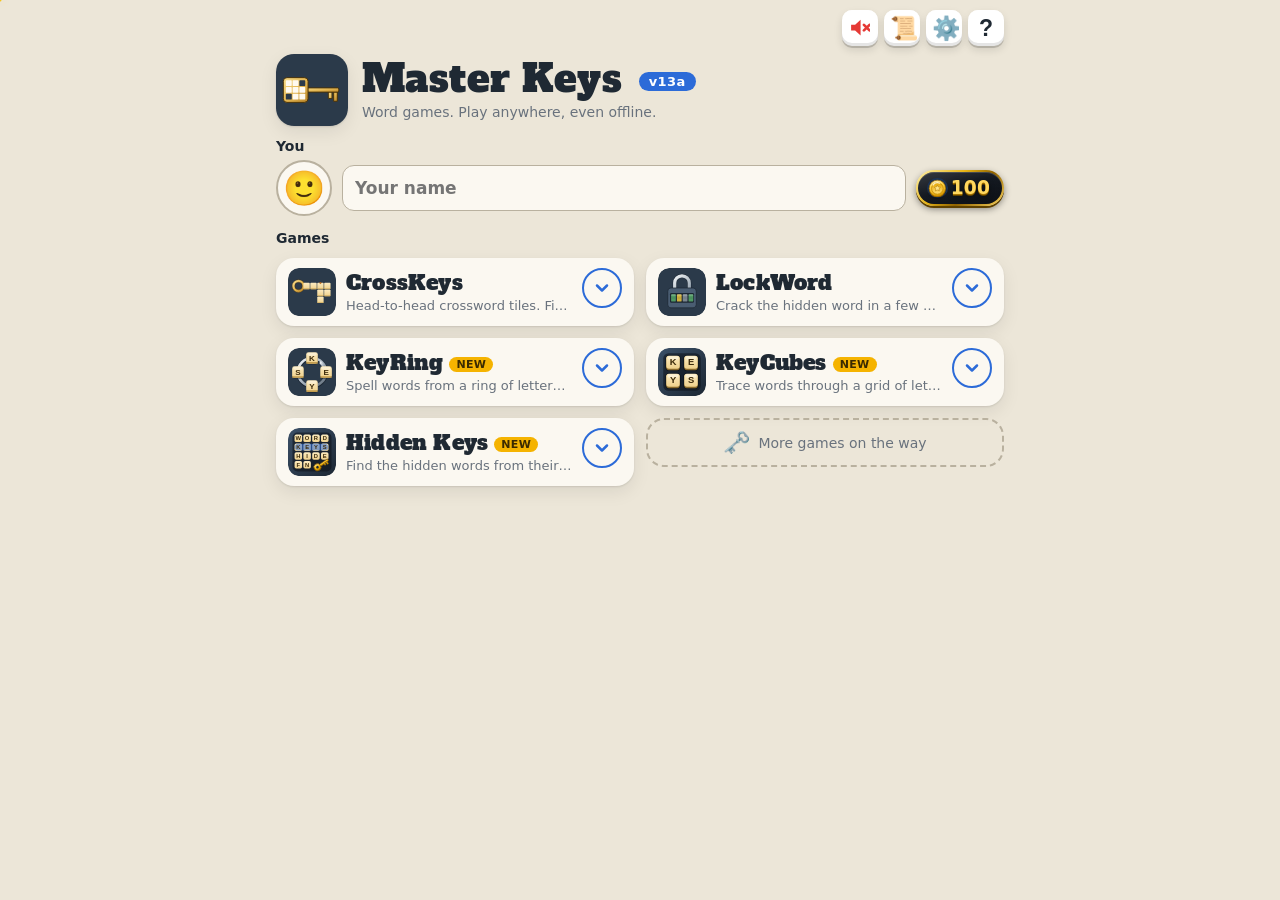
==== commit 76b1ce87: "v13a: Hidden Keys word count + word length settings, length reminder; Game History game dropdown Hid" ====
--- a/index.html
+++ b/index.html
@@ -9,7 +9,7 @@
   <meta name="apple-mobile-web-app-status-bar-style" content="default">
   <meta name="apple-mobile-web-app-title" content="Master Keys">
   <meta name="description" content="Master Keys: CrossKeys, a head-to-head crossword tile game, LockWord, a word-guessing game, and KeyRing, a word builder. Plays offline.">
-  <title>Master Keys · v13</title>
+  <title>Master Keys · v13a</title>
   <link rel="manifest" href="manifest.webmanifest">
   <link rel="icon" href="icons/icon.svg" type="image/svg+xml">
   <link rel="icon" href="icons/icon-192.png" type="image/png" sizes="192x192">
@@ -51,7 +51,7 @@
       <header class="brand">
         <img class="logo" src="icons/icon.svg" alt="" width="64" height="64">
         <div class="brand-txt">
-          <h1><span data-mk="suite">Master Keys</span> <span class="vpill" id="verPill">v13</span></h1>
+          <h1><span data-mk="suite">Master Keys</span> <span class="vpill" id="verPill">v13a</span></h1>
           <p class="tag">Word games. Play anywhere, even offline.</p>
         </div>
       </header>
@@ -512,7 +512,7 @@
         <div class="seg kc-seg" id="hkMode"><button type="button" data-v="duel">⚔ Duel<small>vs the Bot</small></button><button type="button" data-v="solo">🎯 Solo<small>no Bot</small></button></div>
       </div>
       <div class="field"><span class="lbl">Grid</span>
-        <div class="seg kc-seg" id="hkN"><button type="button" data-v="8">8×8<small>8 words</small></button><button type="button" data-v="10">10×10<small>11 words</small></button><button type="button" data-v="12">12×12<small>14 words</small></button></div>
+        <div class="seg kc-seg" id="hkN"><button type="button" data-v="8">8×8<small>7–9 words</small></button><button type="button" data-v="10">10×10<small>10–12 words</small></button><button type="button" data-v="12">12×12<small>13–15 words</small></button></div>
       </div>
       <div class="field"><span class="lbl">Key list</span>
         <div class="seg kc-seg" id="hkList"><button type="button" data-v="clue">📖 Clues<small>find them from clues</small></button><button type="button" data-v="word">🔤 Words<small>the words are shown</small></button></div>
@@ -527,6 +527,15 @@
       <details class="opts" id="hkOpts">
         <summary><span class="cec" aria-hidden="true">▸</span><span class="lbl">More options</span><span class="opts-sum" id="hkOptsSum"></span></summary>
         <div class="opts-body">
+          <!-- v13a (JM CD-132 add. 1–2): Word count, then Word length, min and max side by side -->
+          <div class="pair">
+            <label class="field"><span class="lbl">Word count: min</span><select id="hkQmin"></select></label>
+            <label class="field"><span class="lbl">Word count: max</span><select id="hkQmax"></select></label>
+          </div>
+          <div class="pair">
+            <label class="field"><span class="lbl">Word length: min</span><select id="hkLmin"></select></label>
+            <label class="field"><span class="lbl">Word length: max</span><select id="hkLmax"></select></label>
+          </div>
           <div class="pair">
             <label class="field"><span class="lbl">Word directions</span><select id="hkDir"></select></label>
             <label class="field" id="hkRdF"><span class="lbl">Rounds per match</span><select id="hkRd"><option value="1">1 round</option><option value="2">2 rounds</option><option value="3">3 rounds (default)</option><option value="4">4 rounds</option><option value="5">5 rounds</option></select></label>
--- a/style.css
+++ b/style.css
@@ -3098,3 +3098,18 @@
 .hk-keys.words { grid-template-columns: repeat(auto-fill, minmax(150px, 1fr)); }
 .hk-keys.words .hk-key.m { grid-column: 1 / -1; }
 .hk-key.wl .hk-ans { white-space: nowrap; overflow-wrap: normal; font-size: 14.5px; letter-spacing: .04em; }
+
+/* =====================================================================
+   v13a (JM CD-132): Game History picks a game from a dropdown, with "All" as a button on its left (every game);
+   Hidden Keys word count and word length settings
+   ===================================================================== */
+.hist-pick { display: flex; gap: 8px; align-items: stretch; margin: 4px 0 10px; }
+.hist-pick > button { flex: none; min-width: 76px; padding: 10px 14px; border-radius: 12px; border: 1px solid var(--line); background: var(--btn); color: var(--btn-ink); font: inherit; font-weight: 800; cursor: pointer; }
+.hist-pick > button.on { background: var(--primary); color: var(--primary-ink); border-color: var(--primary); }
+.hist-selw { flex: 1; min-width: 0; display: flex; align-items: center; gap: 6px; padding: 0 0 0 10px; border-radius: 12px; border: 1px solid var(--line); background: var(--btn); }
+.hist-selw.on { border-color: var(--primary); box-shadow: inset 0 0 0 1px var(--primary); }
+.hist-selw .hist-gi { width: 22px; height: 22px; flex: none; }
+.hist-sel { flex: 1; min-width: 0; border: 0; background: transparent; color: var(--btn-ink); font: inherit; font-weight: 800; padding: 10px 6px; cursor: pointer; }
+.hist-sel option { color: #111; background: #fff; }
+/* phones: the Key list heading stays on one line (your words and points are in your score card above) */
+@media (max-width: 480px) { #hkKPts { display: none; } .hk-keysw h4 { letter-spacing: .03em; } }
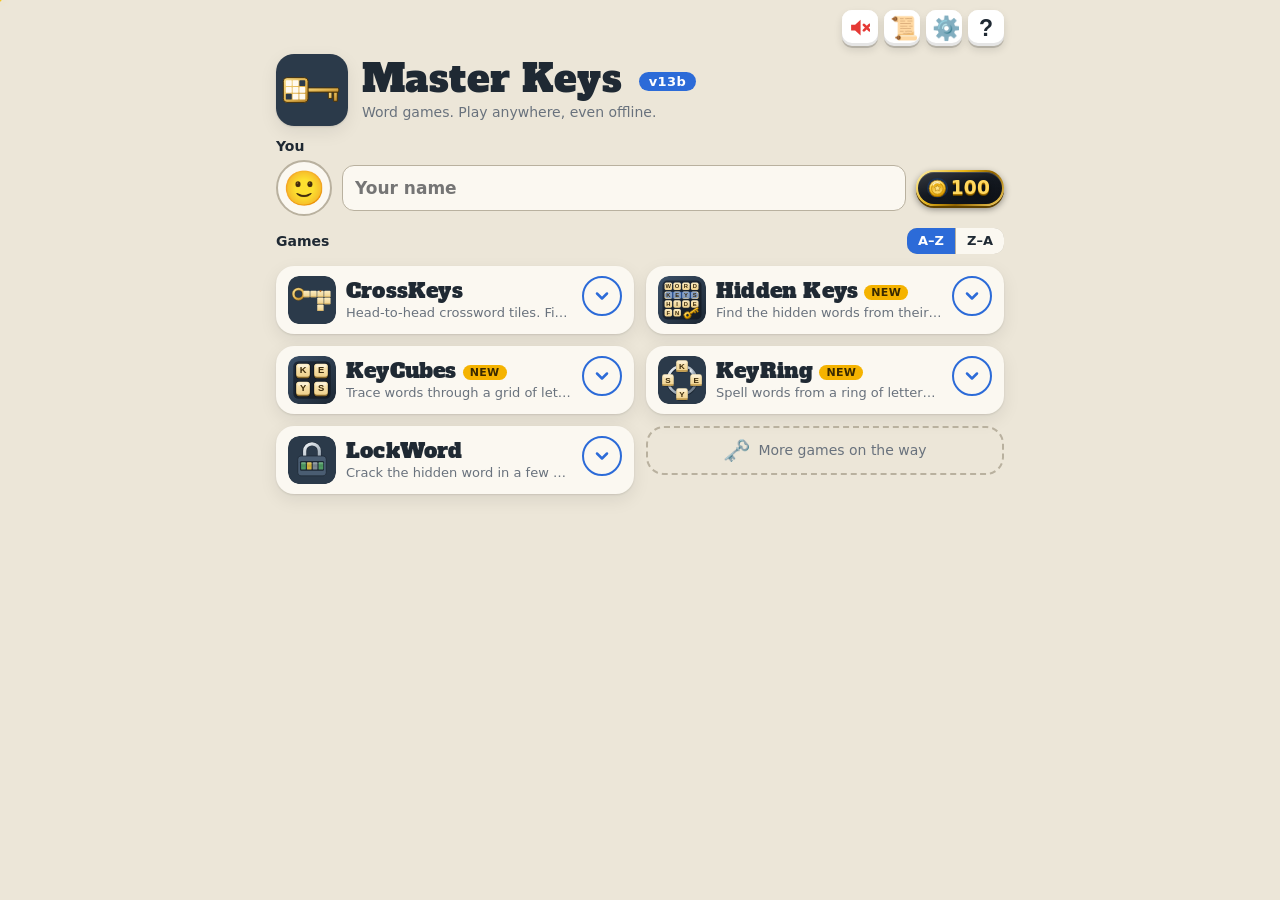
==== commit d1af9f9f: "v13b: Hidden Keys Auto by grid + Challenge Level, Clues / Words toggle; Lobby A-Z / Z-A sort; Histor" ====
--- a/index.html
+++ b/index.html
@@ -9,7 +9,7 @@
   <meta name="apple-mobile-web-app-status-bar-style" content="default">
   <meta name="apple-mobile-web-app-title" content="Master Keys">
   <meta name="description" content="Master Keys: CrossKeys, a head-to-head crossword tile game, LockWord, a word-guessing game, and KeyRing, a word builder. Plays offline.">
-  <title>Master Keys · v13a</title>
+  <title>Master Keys · v13b</title>
   <link rel="manifest" href="manifest.webmanifest">
   <link rel="icon" href="icons/icon.svg" type="image/svg+xml">
   <link rel="icon" href="icons/icon-192.png" type="image/png" sizes="192x192">
@@ -51,7 +51,7 @@
       <header class="brand">
         <img class="logo" src="icons/icon.svg" alt="" width="64" height="64">
         <div class="brand-txt">
-          <h1><span data-mk="suite">Master Keys</span> <span class="vpill" id="verPill">v13a</span></h1>
+          <h1><span data-mk="suite">Master Keys</span> <span class="vpill" id="verPill">v13b</span></h1>
           <p class="tag">Word games. Play anywhere, even offline.</p>
         </div>
       </header>
@@ -65,7 +65,8 @@
         </div>
       </div>
 
-      <span class="lbl games-lbl">Games</span>
+      <!-- v13b (JM CD-134: 3.1.2): the game cards sort A–Z (the standard) or Z–A -->
+      <div class="games-head"><span class="lbl games-lbl">Games</span><div class="seg lobby-sort" id="lobbySort" role="group" aria-label="Sort the games"><button type="button" data-v="az" title="Sort the games A to Z">A–Z</button><button type="button" data-v="za" title="Sort the games Z to A">Z–A</button></div></div>
       <div class="games">
         <!-- v10a (JM CD-83: 3.1.1): each card starts collapsed. Tap the name (or the card) for the game's Setup screen;
              the chevron at the far right shows the details: record, ▶ Resume, 🆕 New Game (your last settings), ⚙ Setup -->
@@ -565,7 +566,7 @@
           <button class="btn coinbtn" id="hkHint" type="button" title="Hint: stripe the first letter of a word"><span class="ic">💡</span><span class="nm" id="hkHintNm">Hint</span><span class="cp" id="hkHintCp"></span></button>
           <button class="btn coinbtn" id="hkDone" type="button" title="End this Solo round" hidden><span class="ic">🏁</span><span class="nm">Done</span><span class="cp">Solo</span></button>
         </div>
-        <div class="hk-keysw"><h4><span id="hkKHead">Key clues</span><span id="hkKPts"></span></h4><div class="hk-keys" id="hkKeys"></div></div>
+        <div class="hk-keysw"><h4><span id="hkKHead">Key list</span><span id="hkKPts"></span><span class="seg hk-view" id="hkView" role="group" aria-label="Show clues or words"><button type="button" data-v="clue" title="Show the clues">📖 Clues</button><button type="button" data-v="word" title="Show the words">🔤 Words</button></span></h4><div class="hk-keys" id="hkKeys"></div></div>
         <p class="kc-tip hk-tip"><kbd>A–Z</kbd> type an answer (Clues) · <kbd>Enter</kbd> submit · <kbd>⌫</kbd> back · <kbd>Esc</kbd> clear · <kbd>Space</kbd> pause</p>
       </div>
     </div>
--- a/style.css
+++ b/style.css
@@ -3113,3 +3113,24 @@
 .hist-sel option { color: #111; background: #fff; }
 /* phones: the Key list heading stays on one line (your words and points are in your score card above) */
 @media (max-width: 480px) { #hkKPts { display: none; } .hk-keysw h4 { letter-spacing: .03em; } }
+
+/* =====================================================================
+   v13b (JM CD-134): Lobby A–Z / Z–A sort beside "Games"; Hidden Keys' Clues / Words toggle in the Key list heading
+   ===================================================================== */
+.games-head { display: flex; align-items: center; justify-content: space-between; gap: 10px; }
+.games-head .games-lbl { margin: 0; }
+.seg.lobby-sort { display: inline-flex; gap: 0; border-radius: 10px; overflow: hidden; box-shadow: inset 0 0 0 1px var(--line); }
+.seg.lobby-sort button { padding: 5px 11px; min-height: 0; font-size: 13px; font-weight: 800; border: 0; border-radius: 0; line-height: 1.2; }
+.seg.lobby-sort button + button { border-left: 1px solid var(--line); }
+/* the Key list heading: the count and lengths on the left, the Clues / Words toggle on the right */
+.hk-keysw h4 { align-items: center; }
+.hk-keysw h4 #hkKHead { flex: 1 1 auto; min-width: 0; }
+.seg.hk-view { display: inline-flex; gap: 0; flex: none; border-radius: 9px; overflow: hidden; box-shadow: inset 0 0 0 1px var(--line); text-transform: none; letter-spacing: 0; }
+.seg.hk-view button { padding: 4px 9px; min-height: 0; font-size: 12.5px; font-weight: 800; border: 0; border-radius: 0; line-height: 1.2; white-space: nowrap; }
+.seg.hk-view button + button { border-left: 1px solid var(--line); }
+.seg.hk-view button:disabled { opacity: .55; cursor: default; }
+@media (max-width: 480px) { .hk-keysw h4 .kl { display: none; } .seg.hk-view button { padding: 4px 7px; font-size: 12px; } }
+/* phones: the message strip keeps one height, so a long message never pushes the grid down (it may overlap the gap a little);
+ Solo's Done button drops its small "Solo" line to leave the strip more room */
+@media (max-width: 699px) { .hk-main .hk-msg { height: 52px; min-height: 52px; overflow: visible; position: relative; z-index: 4; } .hk-main .hk-msg .kc-mt { font-size: 13px; line-height: 1.2; padding: 5px 10px; } #hiddenkeys #hkDone .cp { display: none; } #hiddenkeys #hkDone { grid-template-columns: auto auto; } #hiddenkeys #hkDone .nm { grid-row: span 2; } }
+@media (max-width: 699px) { .hk-main:has(#hkDone:not([hidden])) .hk-msg .kc-mt { font-size: 12px; line-height: 1.12; padding: 4px 7px; } }
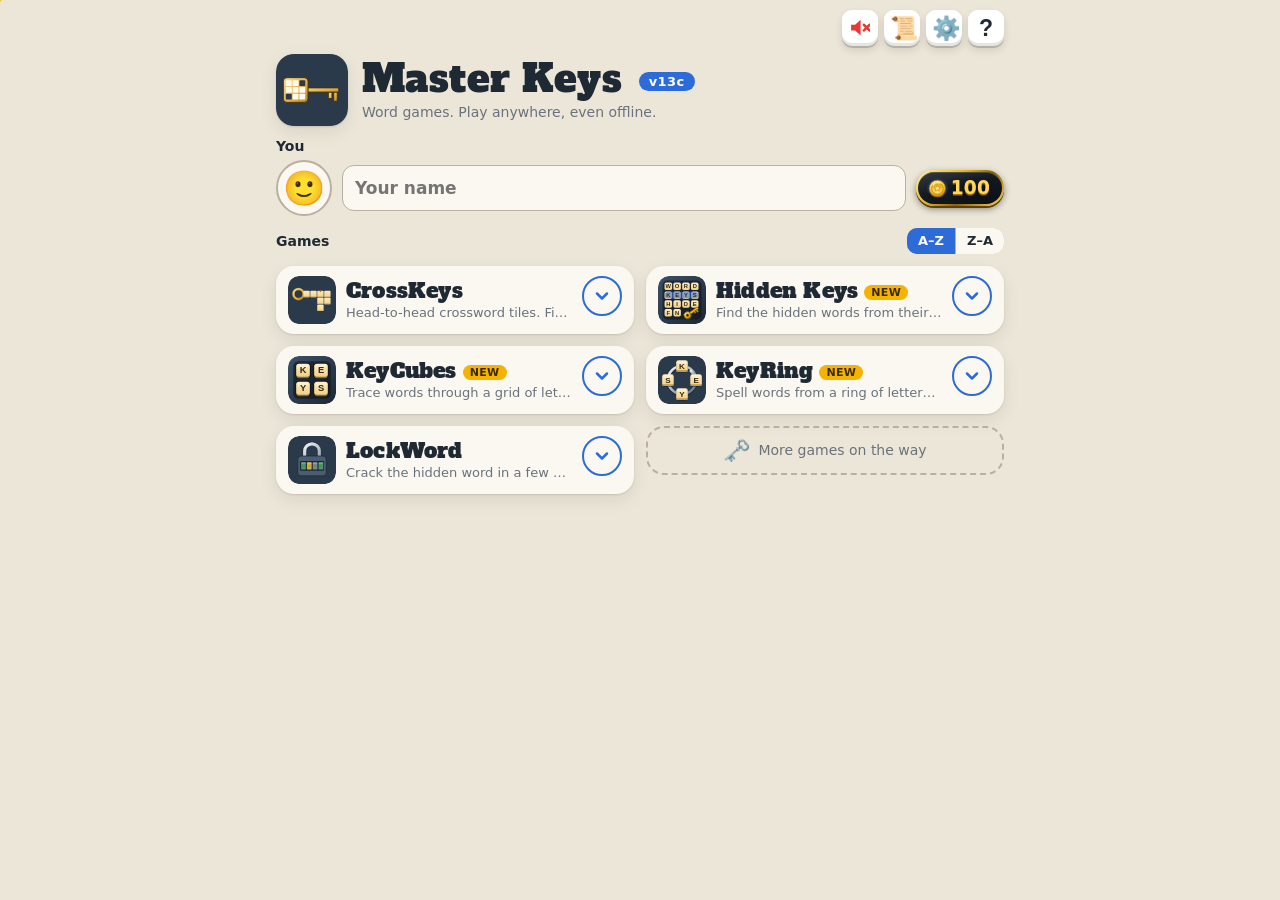
==== commit c1bfde1f: "v13c: Hidden Keys Words warning + half points, Solo speed and timed bests; Game History game checkbo" ====
--- a/index.html
+++ b/index.html
@@ -9,7 +9,7 @@
   <meta name="apple-mobile-web-app-status-bar-style" content="default">
   <meta name="apple-mobile-web-app-title" content="Master Keys">
   <meta name="description" content="Master Keys: CrossKeys, a head-to-head crossword tile game, LockWord, a word-guessing game, and KeyRing, a word builder. Plays offline.">
-  <title>Master Keys · v13b</title>
+  <title>Master Keys · v13c</title>
   <link rel="manifest" href="manifest.webmanifest">
   <link rel="icon" href="icons/icon.svg" type="image/svg+xml">
   <link rel="icon" href="icons/icon-192.png" type="image/png" sizes="192x192">
@@ -51,7 +51,7 @@
       <header class="brand">
         <img class="logo" src="icons/icon.svg" alt="" width="64" height="64">
         <div class="brand-txt">
-          <h1><span data-mk="suite">Master Keys</span> <span class="vpill" id="verPill">v13b</span></h1>
+          <h1><span data-mk="suite">Master Keys</span> <span class="vpill" id="verPill">v13c</span></h1>
           <p class="tag">Word games. Play anywhere, even offline.</p>
         </div>
       </header>
--- a/style.css
+++ b/style.css
@@ -3134,3 +3134,40 @@
  Solo's Done button drops its small "Solo" line to leave the strip more room */
 @media (max-width: 699px) { .hk-main .hk-msg { height: 52px; min-height: 52px; overflow: visible; position: relative; z-index: 4; } .hk-main .hk-msg .kc-mt { font-size: 13px; line-height: 1.2; padding: 5px 10px; } #hiddenkeys #hkDone .cp { display: none; } #hiddenkeys #hkDone { grid-template-columns: auto auto; } #hiddenkeys #hkDone .nm { grid-row: span 2; } }
 @media (max-width: 699px) { .hk-main:has(#hkDone:not([hidden])) .hk-msg .kc-mt { font-size: 12px; line-height: 1.12; padding: 4px 7px; } }
+
+/* =====================================================================
+   v13c (JM CD-136): Game History game checkboxes, Sort and Filters (every game); Hidden Keys Solo speed meter
+   ===================================================================== */
+.hs-gw { position: relative; flex: 1; min-width: 0; }
+.hs-gbtn { width: 100%; height: 100%; display: flex; align-items: center; gap: 6px; padding: 9px 10px; border-radius: 12px; border: 1px solid var(--line); background: var(--btn); color: var(--btn-ink); font: inherit; font-weight: 800; cursor: pointer; text-align: left; }
+.hs-gbtn > span:not(.cv) { flex: 1; min-width: 0; white-space: nowrap; overflow: hidden; text-overflow: ellipsis; }
+.hs-gbtn.on { border-color: var(--primary); box-shadow: inset 0 0 0 1px var(--primary); }
+.hs-gbtn .cv { opacity: .7; }
+.hs-gpan { position: absolute; left: 0; right: 0; top: calc(100% + 4px); z-index: 20; display: grid; gap: 2px; padding: 6px; border-radius: 12px; background: var(--surface); box-shadow: 0 10px 28px rgba(0, 0, 0, .3), 0 0 0 1px var(--line); }
+.hs-gpan[hidden] { display: none; }
+.hs-chk { display: inline-flex; align-items: center; gap: 7px; cursor: pointer; font-weight: 700; }
+.hs-chk input { width: 18px; height: 18px; margin: 0; accent-color: var(--primary); }
+.hs-g { padding: 7px 8px; border-radius: 8px; }
+.hs-g:hover { background: var(--hl); }
+.hs-tools { display: flex; flex-wrap: wrap; gap: 8px; align-items: center; margin: 0 0 8px; }
+.hs-sort { display: inline-flex; align-items: center; gap: 6px; font-weight: 800; font-size: 14px; }
+.hs-sort select { padding: 7px 8px; border-radius: 10px; border: 1px solid var(--line); background: var(--btn); color: var(--btn-ink); font: inherit; font-weight: 700; }
+.hs-dir, .hs-fbtn { padding: 7px 10px; border-radius: 10px; border: 1px solid var(--line); background: var(--btn); color: var(--btn-ink); font: inherit; font-size: 14px; font-weight: 800; cursor: pointer; white-space: nowrap; }
+.hs-fbtn { margin-left: auto; }
+.hs-fbtn[aria-expanded="true"] { border-color: var(--primary); }
+.hs-filt { display: grid; gap: 8px; padding: 10px; margin: 0 0 8px; border-radius: 12px; background: var(--bg); box-shadow: inset 0 0 0 1px var(--line); }
+.hs-filt[hidden], .hs-row[hidden], #hsTieW[hidden] { display: none; }
+.hs-row { display: flex; flex-wrap: wrap; gap: 6px 10px; align-items: center; }
+.hs-l { width: 54px; font-weight: 800; font-size: 13px; color: var(--muted); }
+.hs-row input[type="date"], .hs-row input[type="number"] { flex: 1 1 110px; min-width: 0; padding: 7px 8px; border-radius: 9px; border: 1px solid var(--line); background: var(--surface); color: var(--ink); font: inherit; font-size: 14px; }
+.hs-to { font-size: 13px; color: var(--muted); }
+.hs-clear { justify-self: start; padding: 6px 12px; font-size: 13px; }
+.hs-count { margin: 0 0 6px; font-size: 13px; font-weight: 700; color: var(--muted); }
+.hist-it.tie { box-shadow: inset 4px 0 0 #f5b300, var(--shadow); }
+@media (max-width: 420px) { .hs-l { width: 100%; } .hs-fbtn { margin-left: 0; } }
+/* Hidden Keys: the Solo speed meter in your score card (Untimed), and a half-points mark */
+.hk-meter { font-variant-numeric: tabular-nums; }
+.hk-half { font-size: .8em; opacity: .85; margin-left: 1px; }
+/* phones: a found word in the two-column Words list keeps room for its points (the row color already says who found it) */
+.hk-key.wl .hk-ans { min-width: 0; overflow: hidden; text-overflow: ellipsis; }
+@media (max-width: 480px) { .hk-key.wl .hk-by { display: none; } .hk-key.wl { grid-template-columns: 24px minmax(0, 1fr) auto; gap: 5px; padding: 5px 6px; } .hk-key.wl .hk-ans { font-size: 14px; letter-spacing: .02em; } }
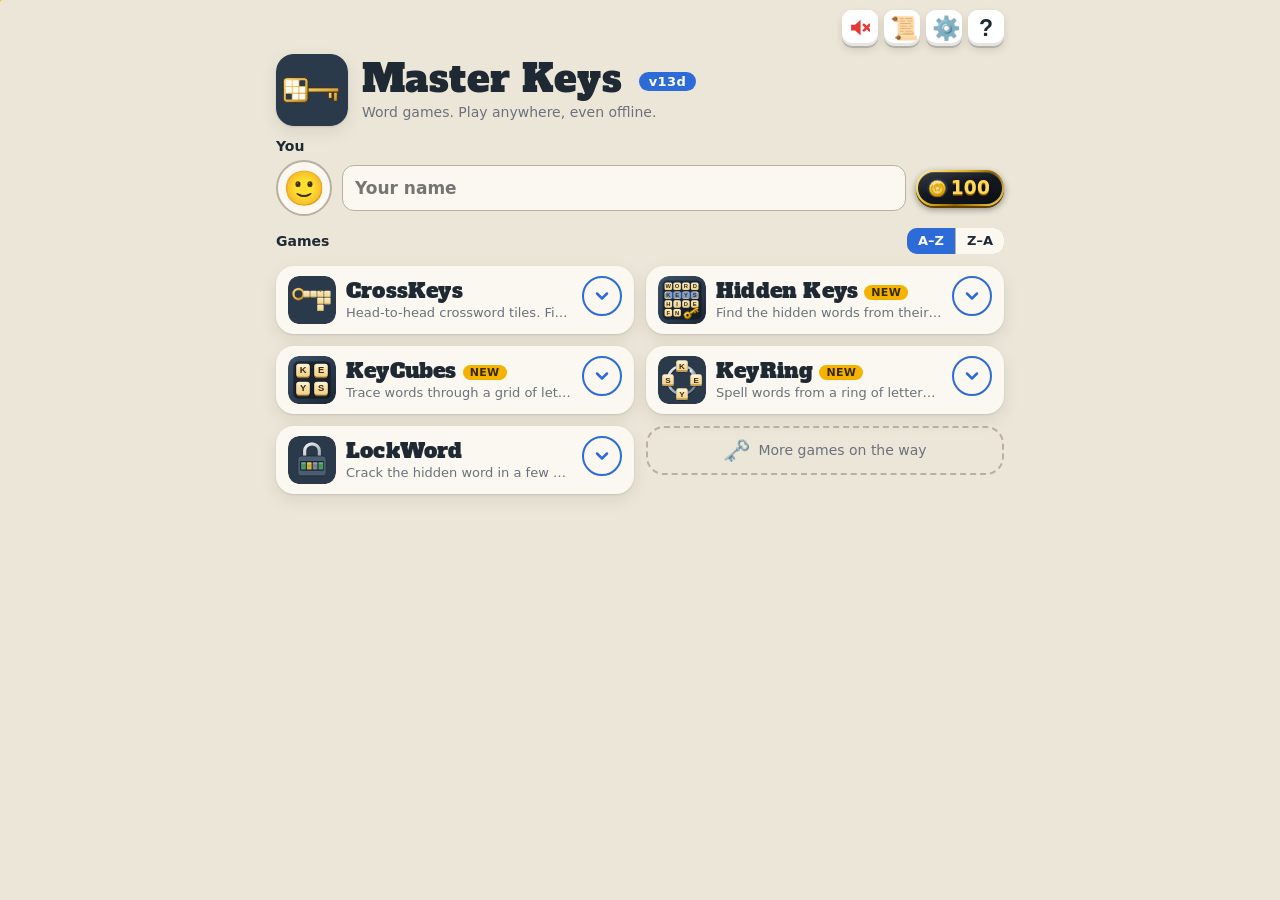
==== commit 4875a501: "v13d-1: reverse-word clue (drawn rewind icon, Challenge Levels 1-3, every game; JM CD-144: 3.1-3.2) " ====
--- a/index.html
+++ b/index.html
@@ -9,7 +9,7 @@
   <meta name="apple-mobile-web-app-status-bar-style" content="default">
   <meta name="apple-mobile-web-app-title" content="Master Keys">
   <meta name="description" content="Master Keys: CrossKeys, a head-to-head crossword tile game, LockWord, a word-guessing game, and KeyRing, a word builder. Plays offline.">
-  <title>Master Keys · v13c</title>
+  <title>Master Keys · v13d</title>
   <link rel="manifest" href="manifest.webmanifest">
   <link rel="icon" href="icons/icon.svg" type="image/svg+xml">
   <link rel="icon" href="icons/icon-192.png" type="image/png" sizes="192x192">
@@ -51,7 +51,7 @@
       <header class="brand">
         <img class="logo" src="icons/icon.svg" alt="" width="64" height="64">
         <div class="brand-txt">
-          <h1><span data-mk="suite">Master Keys</span> <span class="vpill" id="verPill">v13c</span></h1>
+          <h1><span data-mk="suite">Master Keys</span> <span class="vpill" id="verPill">v13d</span></h1>
           <p class="tag">Word games. Play anywhere, even offline.</p>
         </div>
       </header>
--- a/style.css
+++ b/style.css
@@ -3171,3 +3171,10 @@
 /* phones: a found word in the two-column Words list keeps room for its points (the row color already says who found it) */
 .hk-key.wl .hk-ans { min-width: 0; overflow: hidden; text-overflow: ellipsis; }
 @media (max-width: 480px) { .hk-key.wl .hk-by { display: none; } .hk-key.wl { grid-template-columns: 24px minmax(0, 1fr) auto; gap: 5px; padding: 5px 6px; } .hk-key.wl .hk-ans { font-size: 14px; letter-spacing: .02em; } }
+
+/* ===================================================================================================================
+   v13d (JM CD-144: 3.1–3.2): the reverse-word clue. "⏪ POT" (answer TOP) shows a small drawn rewind icon (orange
+   badge, white arrows) before the word spelled backward, the same in every game and on every device.
+   =================================================================================================================== */
+.rev-ico { display: inline-flex; align-items: center; justify-content: center; background: #e8590c; color: #fff; border-radius: .28em; padding: .1em .22em; margin-right: .24em; vertical-align: -.12em; line-height: 1; }
+.rev-ico svg { width: 1em; height: .62em; display: block; }
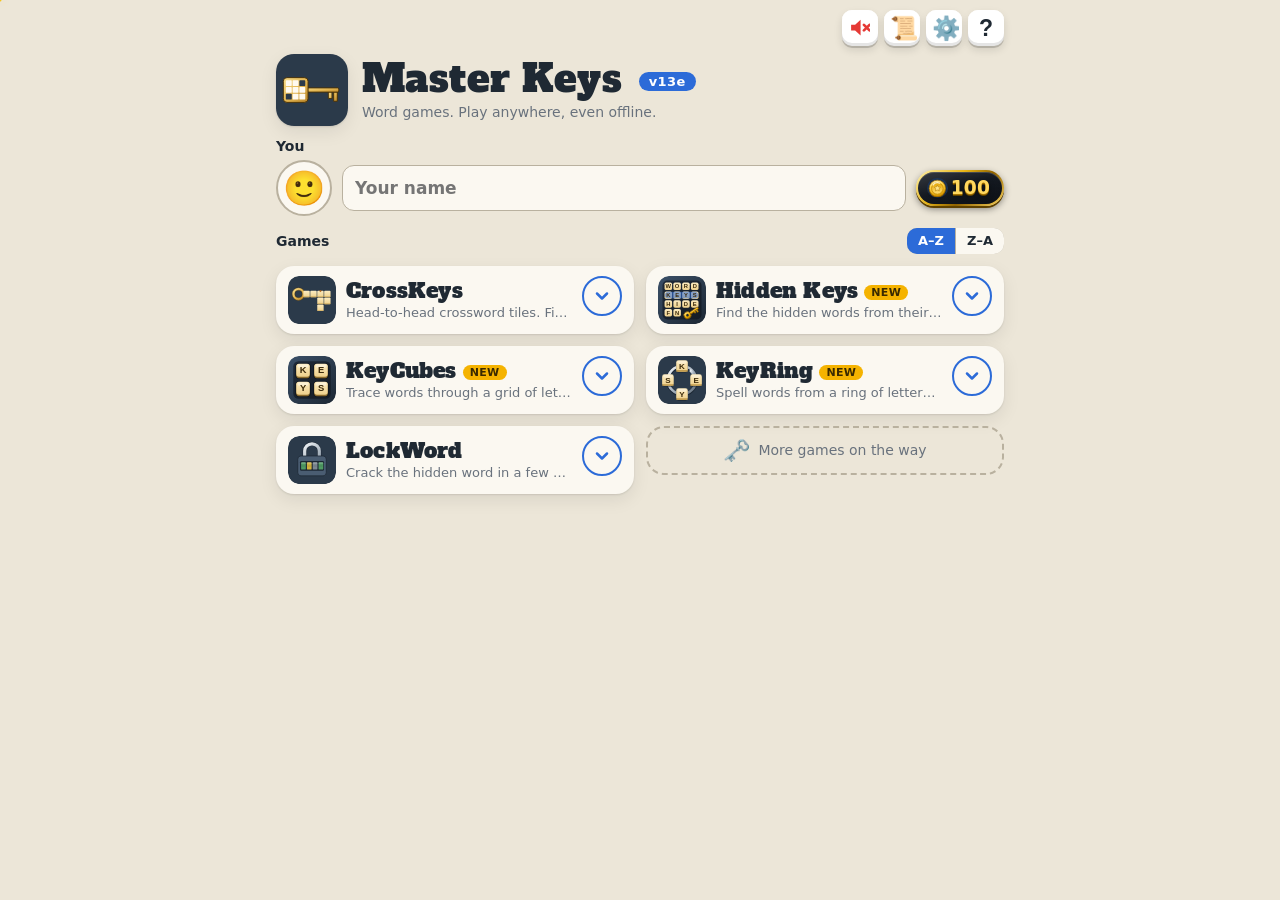
==== commit 92bcb266: "v13e-1: How To Play search across every game (JM CD-145: 1.2.1); Lexicon L16.04 small fix (T row rem" ====
--- a/index.html
+++ b/index.html
@@ -9,7 +9,7 @@
   <meta name="apple-mobile-web-app-status-bar-style" content="default">
   <meta name="apple-mobile-web-app-title" content="Master Keys">
   <meta name="description" content="Master Keys: CrossKeys, a head-to-head crossword tile game, LockWord, a word-guessing game, and KeyRing, a word builder. Plays offline.">
-  <title>Master Keys · v13d</title>
+  <title>Master Keys · v13e</title>
   <link rel="manifest" href="manifest.webmanifest">
   <link rel="icon" href="icons/icon.svg" type="image/svg+xml">
   <link rel="icon" href="icons/icon-192.png" type="image/png" sizes="192x192">
@@ -51,7 +51,7 @@
       <header class="brand">
         <img class="logo" src="icons/icon.svg" alt="" width="64" height="64">
         <div class="brand-txt">
-          <h1><span data-mk="suite">Master Keys</span> <span class="vpill" id="verPill">v13d</span></h1>
+          <h1><span data-mk="suite">Master Keys</span> <span class="vpill" id="verPill">v13e</span></h1>
           <p class="tag">Word games. Play anywhere, even offline.</p>
         </div>
       </header>
--- a/style.css
+++ b/style.css
@@ -3178,3 +3178,31 @@
    =================================================================================================================== */
 .rev-ico { display: inline-flex; align-items: center; justify-content: center; background: #e8590c; color: #fff; border-radius: .28em; padding: .1em .22em; margin-right: .24em; vertical-align: -.12em; line-height: 1; }
 .rev-ico svg { width: 1em; height: .62em; display: block; }
+
+/* ===================================================================================================================
+   v13e (JM CD-145: 1.2.1): How To Play search. One 🔎 box at the top of every How To Play window searches every game's
+   How To Play. It stays at the top while you scroll, turns green while it holds a search, and the results replace the
+   sections until it is cleared (✕). A result opens its window at that line, which flashes with the words marked.
+   =================================================================================================================== */
+.hps-bar { position: sticky; top: -18px; z-index: 3; display: flex; gap: 6px; align-items: center; margin: 0 38px 8px 0; padding: 6px 0; background: var(--surface); }
+.hps-box { flex: 1; min-width: 0; display: flex; align-items: center; gap: 6px; padding: 0 6px 0 10px; height: 40px; border-radius: 12px; border: 1.5px solid var(--line); background: var(--btn); }
+.hps-box:focus-within { border-color: var(--you); }
+.hps-ico { font-size: 15px; }
+.hps-q { flex: 1; min-width: 0; border: 0; outline: 0; background: transparent; color: var(--ink); font: inherit; font-size: 16px; } /* 16 px: phones don't zoom in */
+.hps-q::-webkit-search-cancel-button { -webkit-appearance: none; display: none; }
+.hps-box:has(.hps-q.has) { background: #57d06f; border-color: #2f9e48; }
+.hps-q.has { color: #000; font-weight: 700; }
+.hps-q.has::placeholder { color: #1d4d27; }
+.hps-x { flex: none; width: 30px; height: 30px; border-radius: 50%; border: 0; background: rgba(0,0,0,.14); color: #000; font-weight: 900; cursor: pointer; }
+.hps-x[hidden], .hps-back[hidden], .hps-res[hidden] { display: none; }
+.hps-back { flex: none; padding: 0 10px; height: 40px; font-size: 13px; white-space: nowrap; }
+.sheet.hps-on > :not(h2):not(.hps-bar):not(.hps-res):not(.sheet-x) { display: none; }
+.hps-n, .hps-none { font-size: 13px; color: var(--muted); margin: 2px 0 8px; }
+.hps-g { display: flex; align-items: center; gap: 6px; margin: 14px 0 6px; font-size: 15px; }
+.hps-g .gi { width: 22px; height: 22px; }
+.hps-c { margin-left: auto; font-size: 12px; font-weight: 800; padding: 1px 8px; border-radius: 10px; background: var(--clue); color: var(--clue-ink); }
+.hps-r { display: block; width: 100%; text-align: left; padding: 8px 10px; margin: 0 0 6px; border-radius: 10px; border: 1px solid var(--line); background: var(--btn); color: var(--ink); font: inherit; font-size: 13.5px; line-height: 1.4; cursor: pointer; }
+.hps-r:hover, .hps-r:focus-visible { border-color: var(--you); }
+.hps-r b { display: block; font-size: 12px; color: var(--you); text-transform: uppercase; letter-spacing: .03em; margin-bottom: 2px; }
+.hps-r mark, mark.hps-m { background: #ffe066; color: #000; border-radius: 3px; padding: 0 1px; }
+.sheet li.hps-hit, .sheet p.hps-hit { animation: helpflash 2.4s ease-out; border-radius: 6px; }
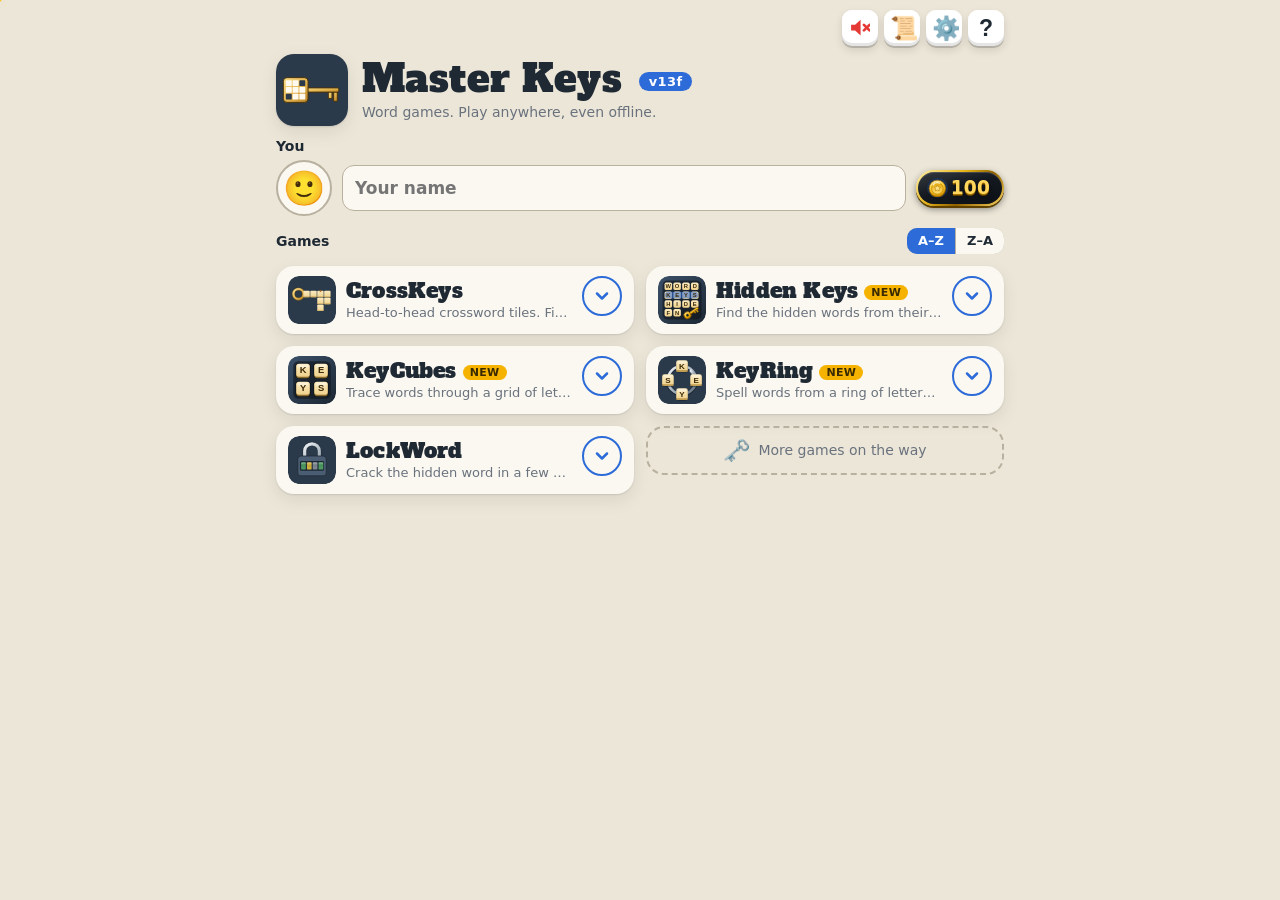
==== commit f7284605: "v13f: one consolidated build (KeyRing, Hidden Keys, KeyCubes, all-games standards) JM's edits of 202" ====
--- a/index.html
+++ b/index.html
@@ -9,7 +9,7 @@
   <meta name="apple-mobile-web-app-status-bar-style" content="default">
   <meta name="apple-mobile-web-app-title" content="Master Keys">
   <meta name="description" content="Master Keys: CrossKeys, a head-to-head crossword tile game, LockWord, a word-guessing game, and KeyRing, a word builder. Plays offline.">
-  <title>Master Keys · v13e</title>
+  <title>Master Keys · v13f</title>
   <link rel="manifest" href="manifest.webmanifest">
   <link rel="icon" href="icons/icon.svg" type="image/svg+xml">
   <link rel="icon" href="icons/icon-192.png" type="image/png" sizes="192x192">
@@ -51,7 +51,7 @@
       <header class="brand">
         <img class="logo" src="icons/icon.svg" alt="" width="64" height="64">
         <div class="brand-txt">
-          <h1><span data-mk="suite">Master Keys</span> <span class="vpill" id="verPill">v13e</span></h1>
+          <h1><span data-mk="suite">Master Keys</span> <span class="vpill" id="verPill">v13f</span></h1>
           <p class="tag">Word games. Play anywhere, even offline.</p>
         </div>
       </header>
@@ -191,6 +191,16 @@
           <button type="button" data-v="M">Medium <small>(6 × 7)</small></button>
           <button type="button" data-v="L">Large <small>(7 × 11)</small></button>
         </div>
+      </div>
+
+      <!-- v13f (JM 2026-11-27 S.1, every game): the color schemes sit up here, not under More Options, so they're easy to
+           change mid-game. v08j (CD-45: 2.2a): grid colors (they change at once); v11e (CD-102, CD-105): the coin buttons' look -->
+      <div class="pair mk-looks">
+        <label class="field gs-field">
+          <span class="lbl">Grid Colors</span>
+          <span class="gs-pick"><select id="gridSel"></select><span id="gridSample"></span></span>
+        </label>
+        <label class="field"><span class="lbl">Button Colors</span><select id="btnSel"></select></label>
       </div>
 
       <!-- v08h (JM CD-41: 1.1): the five options you rarely change fold into one row with a one-line summary (▸ / ▾) -->
@@ -261,13 +271,6 @@
         </label>
       </div>
       <span class="opt-desc" id="scoringDesc"></span>
-      <!-- v08j (JM CD-45: 2.2a, 4.1c): grid colors (they change at once) and the defaults buttons -->
-      <label class="field gs-field">
-        <span class="lbl">Grid Colors</span>
-        <span class="gs-pick"><select id="gridSel"></select><span id="gridSample"></span></span>
-      </label>
-      <!-- v11e (JM CD-102: 1.1.1; CD-105: 1.1a): the coin buttons' look, as in every game -->
-      <label class="field"><span class="lbl">Button Colors</span><select id="btnSel"></select></label>
       <!-- v10: Screen moved to ⚙ Master Keys settings in the Lobby (it changes every game) -->
       <div class="def-row">
         <button class="btn" id="saveDefBtn" type="button" title="Keep the Challenge Level, Grid Size and all these Options as your defaults">⭐ Save as my defaults</button>
@@ -344,8 +347,16 @@
       <div class="field"><span class="lbl">Letters on the Ring</span>
         <div class="seg kr-nseg" id="krNSeg"><button type="button" data-n="3">3</button><button type="button" data-n="4">4</button><button type="button" data-n="5">5</button><button type="button" data-n="6">6</button><button type="button" data-n="7">7</button><button type="button" data-n="8">8</button></div>
       </div>
-      <div class="kr-prev" id="krPrev" aria-hidden="true"></div>
+      <!-- v13f (JM 2026-11-27 1.2.1.1): the Key Tiles preview and, beside it, the Ring Button colors preview (keyring.js fills #krBsPrev) -->
+      <div class="kr-prevw" aria-hidden="true"><div class="kr-prev" id="krPrev"></div><div class="kr-bprev" id="krBsPrev"></div></div>
       <p class="opt-desc kr-desc" id="krNDesc"></p>
+      <!-- v13f (JM 2026-11-27 S.1, every game): the color schemes sit up here, not under More options, so they're easy to change mid-game -->
+      <div class="mk-looks kr-looks">
+        <div class="field"><span class="lbl">Key word colors</span>
+          <div class="seg" id="krCol"><button type="button" data-v="word">By word</button><button type="button" data-v="letter">By letter</button><button type="button" data-v="none">No colors</button></div>
+        </div>
+        <label class="field"><span class="lbl">Ring Button Colors</span><select id="krBs"><option value="b">Steel</option><option value="a">Sapphire</option><option value="c">Navy &amp; gold</option><option value="d">Ruby</option><option value="e">Emerald</option><option value="f">Onyx</option></select></label>
+      </div>
       <div class="pair">
         <label class="field"><span class="lbl">Challenge Level</span><select id="krLv"></select></label>
         <label class="field"><span class="lbl">Timer</span><select id="krTm"></select></label>
@@ -365,15 +376,10 @@
             <div class="seg" id="krTp"><button type="button" data-v="off">Off</button><button type="button" data-v="on">On</button></div>
           </div>
           <p class="opt-desc kr-desc">On: a timed Ring that runs out pays one letter's worth for each letter you filled. Off: bonus coins only.</p>
-          <div class="field"><span class="lbl">Key word colors</span>
-            <div class="seg" id="krCol"><button type="button" data-v="word">By word</button><button type="button" data-v="letter">By letter</button><button type="button" data-v="none">No colors</button></div>
-          </div>
           <div class="field"><span class="lbl">Layout</span>
             <div class="seg" id="krLay"><button type="button" data-v="auto">Auto</button><button type="button" data-v="stack">Stacked</button><button type="button" data-v="side">Side by side</button></div>
           </div>
           <p class="opt-desc kr-desc">Auto picks the bigger Ring. Side by side needs a tablet or computer screen. During play, the layout pill (tablets and computers) and the Word / Letter switch (top corner of the Key grid) change them too.</p>
-          <label class="field"><span class="lbl">Ring Button Colors</span><select id="krBs"><option value="b">Steel</option><option value="a">Sapphire</option><option value="c">Navy &amp; gold</option><option value="d">Ruby</option><option value="e">Emerald</option><option value="f">Onyx</option></select></label>
-          <p class="opt-desc kr-desc">The look of the Ring's corner buttons (every game has Button Colors too).</p>
         </div>
       </details>      <div class="vt-stats" id="krStats"></div>
     </div>
@@ -438,6 +444,11 @@
         <div class="seg kc-seg" id="kcN"><button type="button" data-v="4">4×4<small>16 cubes</small></button><button type="button" data-v="5">5×5<small>25 cubes</small></button></div>
       </div>
       <div class="kc-prevw" aria-hidden="true"><div class="kc-prev" id="kcPrev"></div><span class="btn coinbtn kc-prevb" id="kcPrevB" title="Your Button Color"><span class="ic">💡</span><span class="nm">Hint</span><span class="cp">Button Color</span></span></div>
+      <!-- v13f (JM 2026-11-27 S.1, every game): the color schemes sit right under the preview, not under More options -->
+      <div class="pair mk-looks">
+        <label class="field"><span class="lbl">Cube Colors</span><select id="kcCs"></select></label>
+        <label class="field"><span class="lbl">Button Colors</span><select id="kcBs"></select></label>
+      </div>
       <div class="pair">
         <label class="field"><span class="lbl">Timer</span><select id="kcTm"></select></label>
         <label class="field" id="kcLvF"><span class="lbl">Challenge Level</span><select id="kcLv"></select></label>      </div>
@@ -452,10 +463,6 @@
           </div>
           <label class="field"><span class="lbl">Scoring</span><select id="kcSc"><option value="lp">Letter points + length bonus</option><option value="len">Word length only</option></select></label>
           <label class="field"><span class="lbl">Bonus cubes</span><select id="kcBon"><option value="on">On: 3W · 2W · 2L · 3L, new places every round</option><option value="off">Off</option></select></label>
-          <div class="pair">
-            <label class="field"><span class="lbl">Cube Colors</span><select id="kcCs"></select></label>
-            <label class="field"><span class="lbl">Button Colors</span><select id="kcBs"></select></label>
-          </div>
           <div class="pair" id="kcSoloF">
             <label class="field"><span class="lbl">Solo Hints</span><select id="kcSh"><option value="free">Free</option><option value="paid">Paid (🪙1 per letter)</option></select></label>
             <label class="field"><span class="lbl">Solo Hint limit</span><select id="kcScap"><option value="3">3 per round</option><option value="none">No limit</option></select></label>
@@ -507,6 +514,8 @@
       <button class="icon-btn" id="hkSet" type="button" aria-label="Hidden Keys Setup" data-mk-aria="{hidden} Setup" title="Setup">⚙</button>
       <button class="icon-btn" id="hkHelp" type="button" aria-label="How To Play Hidden Keys" data-mk-aria="How To Play {hidden}">?</button>
     </header>
+    <!-- v13f (JM 2026-11-27 2.2.1.1 #1): while you play, the title bar hides itself to give the grid room; this tab brings it back -->
+    <button class="hk-hdrtab" id="hkHdrTab" type="button" hidden aria-label="Show the title bar" title="Show the title bar (menu, sound, New Game, Setup, help)"><span aria-hidden="true">▾</span></button>
     <div class="home-wrap ck-wrap kc-setup" id="hkSetup">
       <div class="unfin" id="hkSetUnf" hidden><span id="hkSetUnfTxt"></span><button class="btn primary" id="hkSetResume" type="button">▶ Resume</button></div>
       <div class="field"><span class="lbl">Play</span>
@@ -519,6 +528,11 @@
         <div class="seg kc-seg" id="hkList"><button type="button" data-v="clue">📖 Clues<small>find them from clues</small></button><button type="button" data-v="word">🔤 Words<small>the words are shown</small></button></div>
       </div>
       <div class="kc-prevw hk-prevw" aria-hidden="true"><div id="hkPrev"></div><span class="btn coinbtn kc-prevb" title="Your Button Color"><span class="ic">💡</span><span class="nm">Hint</span><span class="cp">Button Color</span></span></div>
+      <!-- v13f (JM 2026-11-27 S.1, every game): the color schemes sit right under the preview, not under More options -->
+      <div class="pair mk-looks">
+        <label class="field"><span class="lbl">Grid Colors</span><select id="hkGs"></select></label>
+        <label class="field"><span class="lbl">Button Colors</span><select id="hkBs"></select></label>
+      </div>
       <div class="pair">
         <label class="field"><span class="lbl">Timer</span><select id="hkTm"></select></label>
         <label class="field"><span class="lbl">Challenge Level</span><select id="hkLv"></select></label>
@@ -541,10 +555,6 @@
             <label class="field"><span class="lbl">Word directions</span><select id="hkDir"></select></label>
             <label class="field" id="hkRdF"><span class="lbl">Rounds per match</span><select id="hkRd"><option value="1">1 round</option><option value="2">2 rounds</option><option value="3">3 rounds (default)</option><option value="4">4 rounds</option><option value="5">5 rounds</option></select></label>
           </div>
-          <div class="pair">
-            <label class="field"><span class="lbl">Grid Colors</span><select id="hkGs"></select></label>
-            <label class="field"><span class="lbl">Button Colors</span><select id="hkBs"></select></label>
-          </div>
           <div class="pair" id="hkSoloF">
             <label class="field"><span class="lbl">Solo Hints</span><select id="hkSh"><option value="free">Free</option><option value="paid">Paid (🪙1 per letter)</option></select></label>
             <label class="field"><span class="lbl">Solo Hint limit</span><select id="hkScap"><option value="3">3 per round</option><option value="none">No limit</option></select></label>
@@ -557,13 +567,15 @@
       <div class="hk-main" id="hkMain">
         <div class="kc-bar" id="hkBar">
           <div class="kc-side me"><span class="av" id="hkMeAv">🙂</span><span class="nm" id="hkMeNm">You</span><span class="sc" id="hkMeSc">0</span><span class="rd" id="hkMeRd"></span><span class="plus" id="hkMePlus"></span></div>
-          <div class="kc-mid"><button class="kc-clock" id="hkClock" type="button" title="Pause"><span class="e">⏱</span><span id="hkClk">0:00</span></button><button class="kc-pause" id="hkPause" type="button"></button></div>
+          <div class="kc-mid"><button class="kc-clock hk-clockpz" id="hkClock" type="button" title="Pause"><span class="e" id="hkClkIco">⏸️</span><span id="hkClk">0:00</span></button><button class="kc-pause" id="hkPause" type="button" hidden></button></div><!-- v13f (2.2.1.1 #3): pause lives in the timer -->
+
           <div class="kc-side bot" id="hkBot"><span class="av" id="hkBotAv">🤖</span><span class="nm" id="hkBotNm">Bot</span><span class="sc" id="hkBotSc">0</span><span class="rd" id="hkBotRd"></span><span class="plus" id="hkBotPlus">+1</span></div>
         </div>
         <div class="kc-msg hk-msg" id="hkMsg" aria-live="polite"></div>
         <div class="hk-trayw"><div class="hk-tray" id="hkTray"></div><button class="kc-pz" id="hkPz" type="button" hidden><span class="mk-pzi">⏸️</span><b>Paused</b><span>Tap to resume play</span></button></div>
         <div class="kc-btns hk-btns" id="hkBtns">
           <button class="btn coinbtn" id="hkHint" type="button" title="Hint: stripe the first letter of a word"><span class="ic">💡</span><span class="nm" id="hkHintNm">Hint</span><span class="cp" id="hkHintCp"></span></button>
+          <button class="btn coinbtn hk-zoom" id="hkZoom" type="button" title="Zoom: 1×, 1.5×, 2× (or pinch, Ctrl + wheel, + / − keys)" aria-label="Zoom"><span class="ic">🔍</span><span class="nm" id="hkZoomNm">1×</span></button>
           <button class="btn coinbtn" id="hkDone" type="button" title="End this Solo round" hidden><span class="ic">🏁</span><span class="nm">Done</span><span class="cp">Solo</span></button>
         </div>
         <div class="hk-keysw"><h4><span id="hkKHead">Key list</span><span id="hkKPts"></span><span class="seg hk-view" id="hkView" role="group" aria-label="Show clues or words"><button type="button" data-v="clue" title="Show the clues">📖 Clues</button><button type="button" data-v="word" title="Show the words">🔤 Words</button></span></h4><div class="hk-keys" id="hkKeys"></div></div>
--- a/style.css
+++ b/style.css
@@ -3206,3 +3206,73 @@
 .hps-r b { display: block; font-size: 12px; color: var(--you); text-transform: uppercase; letter-spacing: .03em; margin-bottom: 2px; }
 .hps-r mark, mark.hps-m { background: #ffe066; color: #000; border-radius: 3px; padding: 0 1px; }
 .sheet li.hps-hit, .sheet p.hps-hit { animation: helpflash 2.4s ease-out; border-radius: 6px; }
+
+/* ---------- v13f KeyRing (CD-150) ---------- */
+/* KeyRing session (JM 2026-11-27): 1.1 MB Key grid without dead space; Missed words red; Ring Button preview */
+/* 1.1 (MB): on phones (#krMain.kr-compact, set by keyring.js fit()) the colors button becomes a round dot at the right end of the
+   message row, so the Key grid needs no switch row; its edge is thin, and the gaps between words and rows are tighter */
+#krSlots .kr-row { gap: calc(var(--cs) * var(--wg, .7)); }
+#keyring #krMain.kr-compact .kr-slots { padding: 4px; }
+#keyring #krMain.kr-compact .kr-colsw#krColP { grid-area: msg; justify-self: end; align-self: center; margin: 0; padding: 0; gap: 0;
+  width: 36px; height: 36px; justify-content: center; border-radius: 50%; font-size: 16px; }
+#keyring #krMain.kr-compact #krColT { display: none; }
+#keyring #krMain.kr-compact .kr-colsw#krColP .sw-dot { width: 20px; height: 20px; }
+#keyring #krMain.kr-compact .kr-msg { padding: 0 42px; }
+#keyring #krMain.kr-compact .kr-word .hm { left: calc(var(--cs) * -.28); top: -3px; transform: none; font-size: calc(var(--cs) * .34); z-index: 2; }
+/* 1.2.1.1 (all devices): the results' Missed words group is red, the same red as the "not a word" message pill (.kr-msg .mt.bad);
+   its word chips stay white with black letters so they read clearly */
+.kr-grp.kr-mw { background: #ff2626; color: #fff; border-color: #b51c1c; }
+.kr-grp.kr-mw .kr-chips span:not(.none):not(.hd) { background: #fff; color: #000; }
+html[data-screen="night"] .kr-grp.kr-mw { background: #8a2b2b; color: #ddd; border-color: #5e1d1d; }
+html[data-screen="night"] .kr-grp.kr-mw .kr-chips span:not(.none):not(.hd) { background: rgba(0, 0, 0, .3); color: #eee; }
+/* 1.2.1.1 (Setup): the Key Tiles preview with the Ring Button colors preview beside it (keyring.js paintBsPrev; the same corner-piece
+   paths, so every Ring Button Colors choice shows live). On a narrow phone the pair wraps under the tiles. */
+.kr-prevw { display: flex; flex-wrap: wrap; justify-content: center; align-items: center; gap: 10px 18px; }
+.kr-prevw .kr-prev { margin-top: 0; }
+.kr-bprev { position: relative; flex: none; width: 138px; height: 67px; --cps: 64px; pointer-events: none; }
+.kr-bprev .kr-cp { position: absolute; top: 0; width: 64px; height: 64px; display: block; }
+.kr-bprev .kr-cp.kr-bonus { left: 0; } .kr-bprev .kr-cp.kr-time { right: 0; left: auto; }
+.kr-bprev .kr-cpc .lab { font-size: 11px; } .kr-bprev .kr-bonus .kr-cpc .num { font-size: 19px; } .kr-bprev .kr-cpc .cost { font-size: 11px; }
+
+/* =====================================================================
+   v13f lead (JM 2026-11-27, KeyCubes / Hidden Keys session): S.1 the color schemes up top in every game's Setup;
+   Hidden Keys room for the grid (title bar auto-hide, zoom, pause in the clock, short Hint, grid to the screen edges);
+   KeyCubes bonus tags with a fine black outline, word bonuses in the top-right corner
+   ===================================================================== */
+/* S.1: the color fields sit right under each game's preview (CrossKeys: under Grid Size), not under More options */
+.mk-looks { margin-top: 2px; }
+.mk-looks .gs-field { display: flex; flex-direction: column; }
+.mk-looks.pair:has(.gs-field) { grid-template-columns: minmax(0, 1.7fr) minmax(0, 1fr); }
+@media (max-width: 520px) { .mk-looks.pair:has(.gs-field) { grid-template-columns: minmax(0, 1fr); } } /* CrossKeys: the grid sample needs the full width on a phone */
+.kr-looks { display: grid; grid-template-columns: minmax(0, 1.25fr) minmax(0, 1fr); gap: 10px; align-items: end; }
+@media (max-width: 480px) { .kr-looks { grid-template-columns: minmax(0, 1fr); } }
+/* Hidden Keys #1: while a round is on, the title bar hides; a small ▾ tab at the top brings it back */
+#hiddenkeys.hk-hh > header.hk-top { display: none; }
+.hk-hdrtab { position: absolute; top: env(safe-area-inset-top); left: 50%; transform: translateX(-50%); z-index: 8; border: 0; margin: 0; padding: 0 18px;
+  height: 16px; border-radius: 0 0 10px 10px; background: var(--kc-glass); box-shadow: var(--kc-edge); color: #fff; font: 900 12px/16px system-ui, sans-serif; cursor: pointer; }
+.hk-hdrtab[hidden] { display: none; }
+.hk-hdrtab:focus-visible { outline: 2px solid var(--kc-glow); outline-offset: 2px; }
+#hiddenkeys.hk-hh .hk-main { padding-top: 18px; }
+/* #2 zoomed, the frame keeps its size and the bigger grid scrolls inside it */
+#hiddenkeys.hk-zoomed .hk-trayw { display: block; justify-self: center; width: var(--ts); height: var(--ts); overflow: auto; overscroll-behavior: contain;
+  border-radius: calc(var(--ts) * .05); scrollbar-width: thin; }
+#hiddenkeys .hk-zoom .nm { grid-row: span 2; }
+#hiddenkeys .btn.coinbtn.hk-zoom { min-width: 0; grid-template-columns: auto auto; }
+/* #3 pause lives in the clock (the standard blue pause / play square); Hint is short until its first press opens it */
+#hiddenkeys .hk-clockpz { cursor: pointer; }
+#hiddenkeys .hk-clockpz .e { font-size: 20px; line-height: 0; }
+#hiddenkeys .hk-clockpz .e .mk-pp { width: 1.25em; height: 1.25em; }
+#hiddenkeys .btn.coinbtn#hkHint:not(.open) { min-width: 0; grid-template-columns: auto auto; }
+#hiddenkeys #hkHint:not(.open) .cp { display: none; }
+#hiddenkeys #hkHint:not(.open) .nm { grid-row: span 2; }
+/* the grid out to the screen edges on phones */
+@media (max-width: 699px) { .hk-main { padding: 4px 4px 8px; gap: 6px; } }
+#hiddenkeys.hk-hh .hk-main { padding-top: 18px; }
+/* KeyCubes 3.1.1: a fine black outline on every bonus tag; 3.1.2: 2W / 3W in the top-right corner, 2L / 3L stay top-left */
+.kc-bn { box-shadow: 0 0 0 1.25px #000, inset 0 1px 0 rgba(255, 255, 255, .45), inset 0 -1px 0 rgba(0, 0, 0, .2), 0 1px 2px rgba(0, 0, 0, .4);
+  text-shadow: 0 0 1px #000, 0 1px 0 rgba(0, 0, 0, .6); }
+.kc-bn.b2W, .kc-bn.b3W { left: auto; right: 7%; }
+.kc-mini .kc-bn { box-shadow: 0 0 0 1px #000; }
+.kc-mini .kc-bn.b2L, .kc-mini .kc-bn.b3L { right: auto; left: 1px; }
+/* a hinted word-bonus cube shows its Hint number in the top-left instead, clear of the tag */
+.kc-cube.bon.b2W.hint::after, .kc-cube.bon.b3W.hint::after { justify-content: flex-start; }
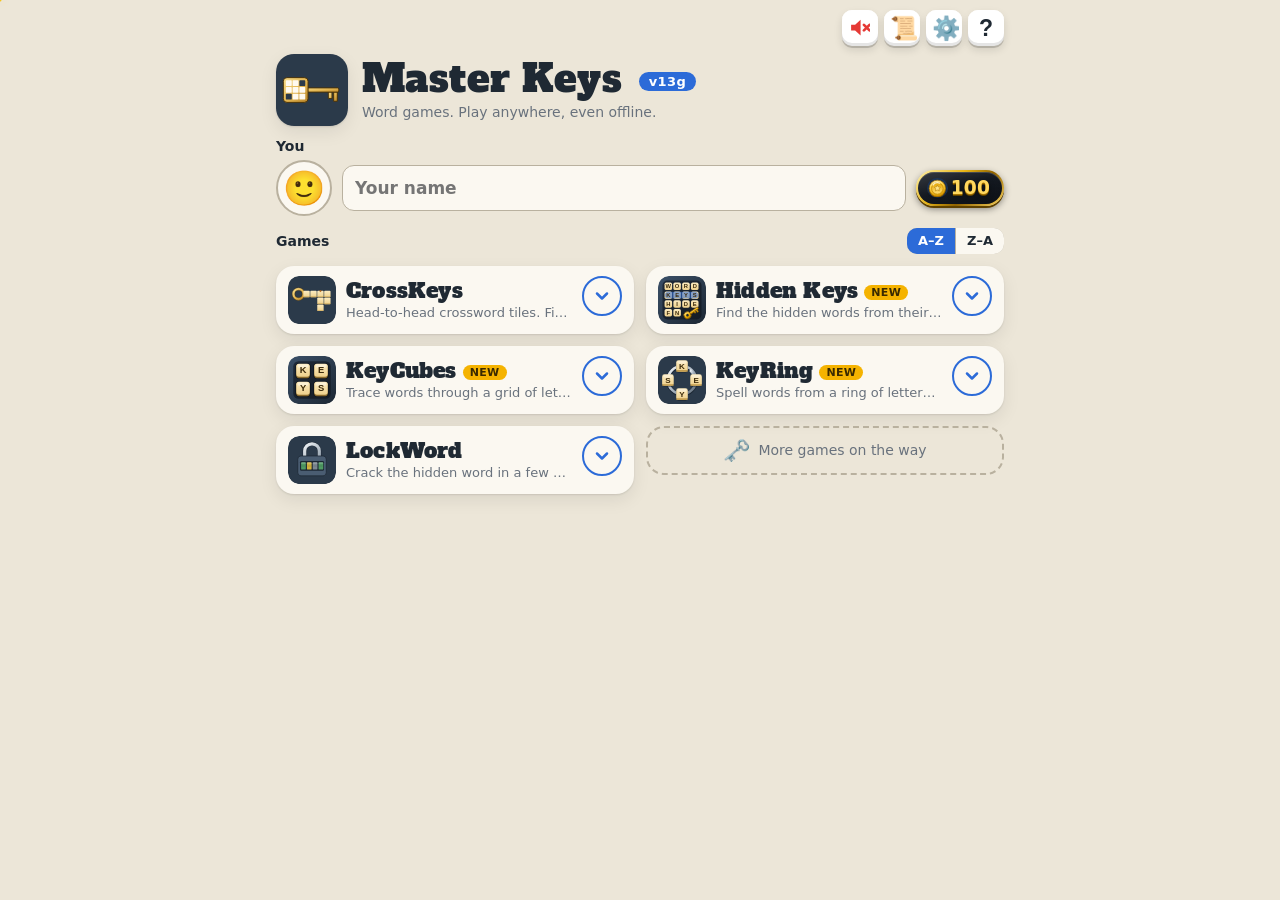
==== commit 51f2db7a: "v13g: two Enters everywhere, Hidden Keys arrows + real word lengths, KeyCubes corner tags + pause in" ====
--- a/index.html
+++ b/index.html
@@ -9,7 +9,7 @@
   <meta name="apple-mobile-web-app-status-bar-style" content="default">
   <meta name="apple-mobile-web-app-title" content="Master Keys">
   <meta name="description" content="Master Keys: CrossKeys, a head-to-head crossword tile game, LockWord, a word-guessing game, and KeyRing, a word builder. Plays offline.">
-  <title>Master Keys · v13f</title>
+  <title>Master Keys · v13g</title>
   <link rel="manifest" href="manifest.webmanifest">
   <link rel="icon" href="icons/icon.svg" type="image/svg+xml">
   <link rel="icon" href="icons/icon-192.png" type="image/png" sizes="192x192">
@@ -51,7 +51,7 @@
       <header class="brand">
         <img class="logo" src="icons/icon.svg" alt="" width="64" height="64">
         <div class="brand-txt">
-          <h1><span data-mk="suite">Master Keys</span> <span class="vpill" id="verPill">v13f</span></h1>
+          <h1><span data-mk="suite">Master Keys</span> <span class="vpill" id="verPill">v13g</span></h1>
           <p class="tag">Word games. Play anywhere, even offline.</p>
         </div>
       </header>
@@ -475,7 +475,7 @@
       <div class="kc-main" id="kcMain">
         <div class="kc-bar" id="kcBar">
           <div class="kc-side me"><span class="av" id="kcMeAv">🙂</span><span class="nm" id="kcMeNm">You</span><span class="sc" id="kcMeSc">0</span><span class="rd" id="kcMeRd"></span><span class="plus" id="kcMePlus"></span></div>
-          <div class="kc-mid"><button class="kc-clock" id="kcClock" type="button" title="Pause"><span class="e">⏱</span><span id="kcClk">0:00</span></button><button class="kc-pause" id="kcPause" type="button"></button></div>
+          <div class="kc-mid"><button class="kc-clock hk-clockpz" id="kcClock" type="button" title="Pause"><span class="e" id="kcClkIco">⏸️</span><span id="kcClk">0:00</span></button><button class="kc-pause" id="kcPause" type="button" hidden></button></div><!-- v13g (JM CD-150: 5.2): pause lives in the clock, as in Hidden Keys -->
           <div class="kc-side bot" id="kcBot"><span class="av" id="kcBotAv">🤖</span><span class="nm" id="kcBotNm">Bot</span><span class="sc" id="kcBotSc">0</span><span class="rd" id="kcBotRd"></span><span class="plus" id="kcBotPlus">+1</span></div>
         </div>
         <div class="kc-msg" id="kcMsg" aria-live="polite"></div>
--- a/style.css
+++ b/style.css
@@ -3268,11 +3268,59 @@
 /* the grid out to the screen edges on phones */
 @media (max-width: 699px) { .hk-main { padding: 4px 4px 8px; gap: 6px; } }
 #hiddenkeys.hk-hh .hk-main { padding-top: 18px; }
-/* KeyCubes 3.1.1: a fine black outline on every bonus tag; 3.1.2: 2W / 3W in the top-right corner, 2L / 3L stay top-left */
-.kc-bn { box-shadow: 0 0 0 1.25px #000, inset 0 1px 0 rgba(255, 255, 255, .45), inset 0 -1px 0 rgba(0, 0, 0, .2), 0 1px 2px rgba(0, 0, 0, .4);
-  text-shadow: 0 0 1px #000, 0 1px 0 rgba(0, 0, 0, .6); }
-.kc-bn.b2W, .kc-bn.b3W { left: auto; right: 7%; }
-.kc-mini .kc-bn { box-shadow: 0 0 0 1px #000; }
-.kc-mini .kc-bn.b2L, .kc-mini .kc-bn.b3L { right: auto; left: 1px; }
-/* a hinted word-bonus cube shows its Hint number in the top-left instead, clear of the tag */
-.kc-cube.bon.b2W.hint::after, .kc-cube.bon.b3W.hint::after { justify-content: flex-start; }+/* (v13f's top-corner tags were replaced in v13g: see "v13g lead" below) */
+
+/* =====================================================================
+   v13g lead (JM CD-151, KeyCubes / Hidden Keys session): the "Enter again" look on any button; KeyCubes corner tags
+   ===================================================================== */
+/* CD-151: 1.1 the first Enter lights a Next / New Game button with "Enter again" (the coin buttons' armed look) */
+.btn.ent-arm { position: relative; }
+.btn.ent-arm.armed > .arm-lab { font-size: 12.5px; line-height: 1.12; }
+/* KeyCubes CD-150: 5.2: pause lives in the clock (the standard blue pause / play square), as in Hidden Keys; the big button is gone */
+#keycubes .hk-clockpz { cursor: pointer; }
+#keycubes .hk-clockpz .e { font-size: 20px; line-height: 0; }
+#keycubes .hk-clockpz .e .mk-pp { width: 1.25em; height: 1.25em; }
+#keycubes .kc-pause[hidden] { display: none; }
+/* KeyCubes CD-151: 3.1a, 3.2 (JM 3.2.1–3.2.2.1): each bonus tag is a corner triangle on the cube's face: 2L / 3L fill the
+   LOWER-left corner, 2W / 3W the UPPER-left (the lower-right keeps the point value, the upper-right the Hint number).
+   Its size (36% of a cell) clears every letter A–Z and Qu (widest: M at the lower-left, W at the upper-left, measured);
+   the text is as big as the corner allows, with the tag's color showing all round it, and both the tag and its text
+   have a fine black outline. The colors are v12's. */
+.kc-face .kc-bn { --t: calc(var(--cs) * .36); left: 0; right: auto; top: auto; bottom: 0; width: var(--t); height: var(--t); padding: 0;
+  border-radius: 0 0 0 calc(var(--cs) * .035) / 0 0 0 calc(var(--cs) * .09); overflow: hidden; background: none !important; box-shadow: none;
+  text-shadow: none; z-index: 2; }
+.kc-face .kc-bn.b2W, .kc-face .kc-bn.b3W { top: 0; bottom: auto; border-radius: calc(var(--cs) * .15) 0 0 0 / calc(var(--cs) * .143) 0 0 0; }
+.kc-bn::before, .kc-bn::after { content: ""; position: absolute; inset: 0; }
+.kc-bn::before { background: #000; clip-path: polygon(0 0, 0 100%, 100% 100%); }
+.kc-bn::after { clip-path: polygon(0 1.8px, 0 100%, calc(100% - 1.8px) 100%); }
+.kc-bn.b2W::before, .kc-bn.b3W::before { clip-path: polygon(0 0, 100% 0, 0 100%); }
+.kc-bn.b2W::after, .kc-bn.b3W::after { clip-path: polygon(0 0, calc(100% - 1.8px) 0, 0 calc(100% - 1.8px)); }
+.kc-bn.b3W::after { background: linear-gradient(135deg, #ff7b6b, #d62828); }
+.kc-bn.b2W::after { background: linear-gradient(135deg, #ffa3c4, #dd3f7a); }
+.kc-bn.b3L::after { background: linear-gradient(45deg, #6ea6ff, #1f4fbf); }
+.kc-bn.b2L::after { background: linear-gradient(45deg, #7fd0ff, #1f8bd0); }
+/* text as big as each corner allows, with about 3 px of the tag's color all round (measured): "2W" is wider than "2L", and
+   the upper-left corner is more rounded, so the W text is a little smaller */
+.kc-bn > span { position: absolute; z-index: 1; left: 7.5%; bottom: 8.5%; font: 900 calc(var(--t) * .4)/.74 system-ui, "Segoe UI", Roboto, sans-serif;
+  letter-spacing: -.01em; color: #fff; -webkit-text-stroke: 1px #000; paint-order: stroke fill; white-space: nowrap; }
+.kc-bn.b2W > span, .kc-bn.b3W > span { bottom: auto; top: 9.3%; left: 12%; font-size: calc(var(--t) * .28); letter-spacing: -.03em; }
+/* the Hint number goes back to the top-right on every cube */
+.kc-cube.bon.b2W.hint::after, .kc-cube.bon.b3W.hint::after { justify-content: flex-end; }
+/* the results mini grid: the same corner triangles, smaller */
+.kc-mini .kc-bn { --t: calc(var(--ms) * .42); left: 0; right: auto; top: auto; bottom: 0; width: var(--t); height: var(--t); padding: 0; font-size: 0;
+  border-radius: 0 0 0 22%; overflow: hidden; background: none !important; box-shadow: none; }
+.kc-mini .kc-bn.b2W, .kc-mini .kc-bn.b3W { top: 0; bottom: auto; border-radius: 22% 0 0 0; }
+.kc-mini .kc-bn::after { clip-path: polygon(0 1.2px, 0 100%, calc(100% - 1.2px) 100%); }
+.kc-mini .kc-bn.b2W::after, .kc-mini .kc-bn.b3W::after { clip-path: polygon(0 0, calc(100% - 1.2px) 0, 0 calc(100% - 1.2px)); }
+.kc-mini .kc-bn > span { font-size: calc(var(--t) * .36); -webkit-text-stroke: .6px #000; }
+
+/* ---------- v13g KeyRing (CD-151) ---------- */
+/* CD-150: 5.1 (short landscape phones, e.g. 812×375 and 740×360): keyring.js fit() sets #krMain.kr-short and always lays the game
+   out side by side. The info row and the Key grid fill the left column from top to bottom; the message row and the Ring sit in the
+   right column (--krcol, 38% of the width). The keyboard tip is hidden; once the Ring is over, its win report (the tip's area)
+   sits under the Key grid, so the Ring keeps its size. */
+#keyring #krMain.kr-grid.wide.kr-short { grid-template-columns: minmax(0, 1fr) var(--krcol, 290px); column-gap: 14px; row-gap: 6px; padding: 6px 14px 8px;
+  grid-template-rows: var(--mh, 44px) minmax(0, 1fr) auto;
+  grid-template-areas: "info msg" "slots play" "tip play"; }
+#keyring #krMain.kr-short .kr-info { align-self: center; }
+#keyring #krMain.kr-short .kr-tip { display: none; }
